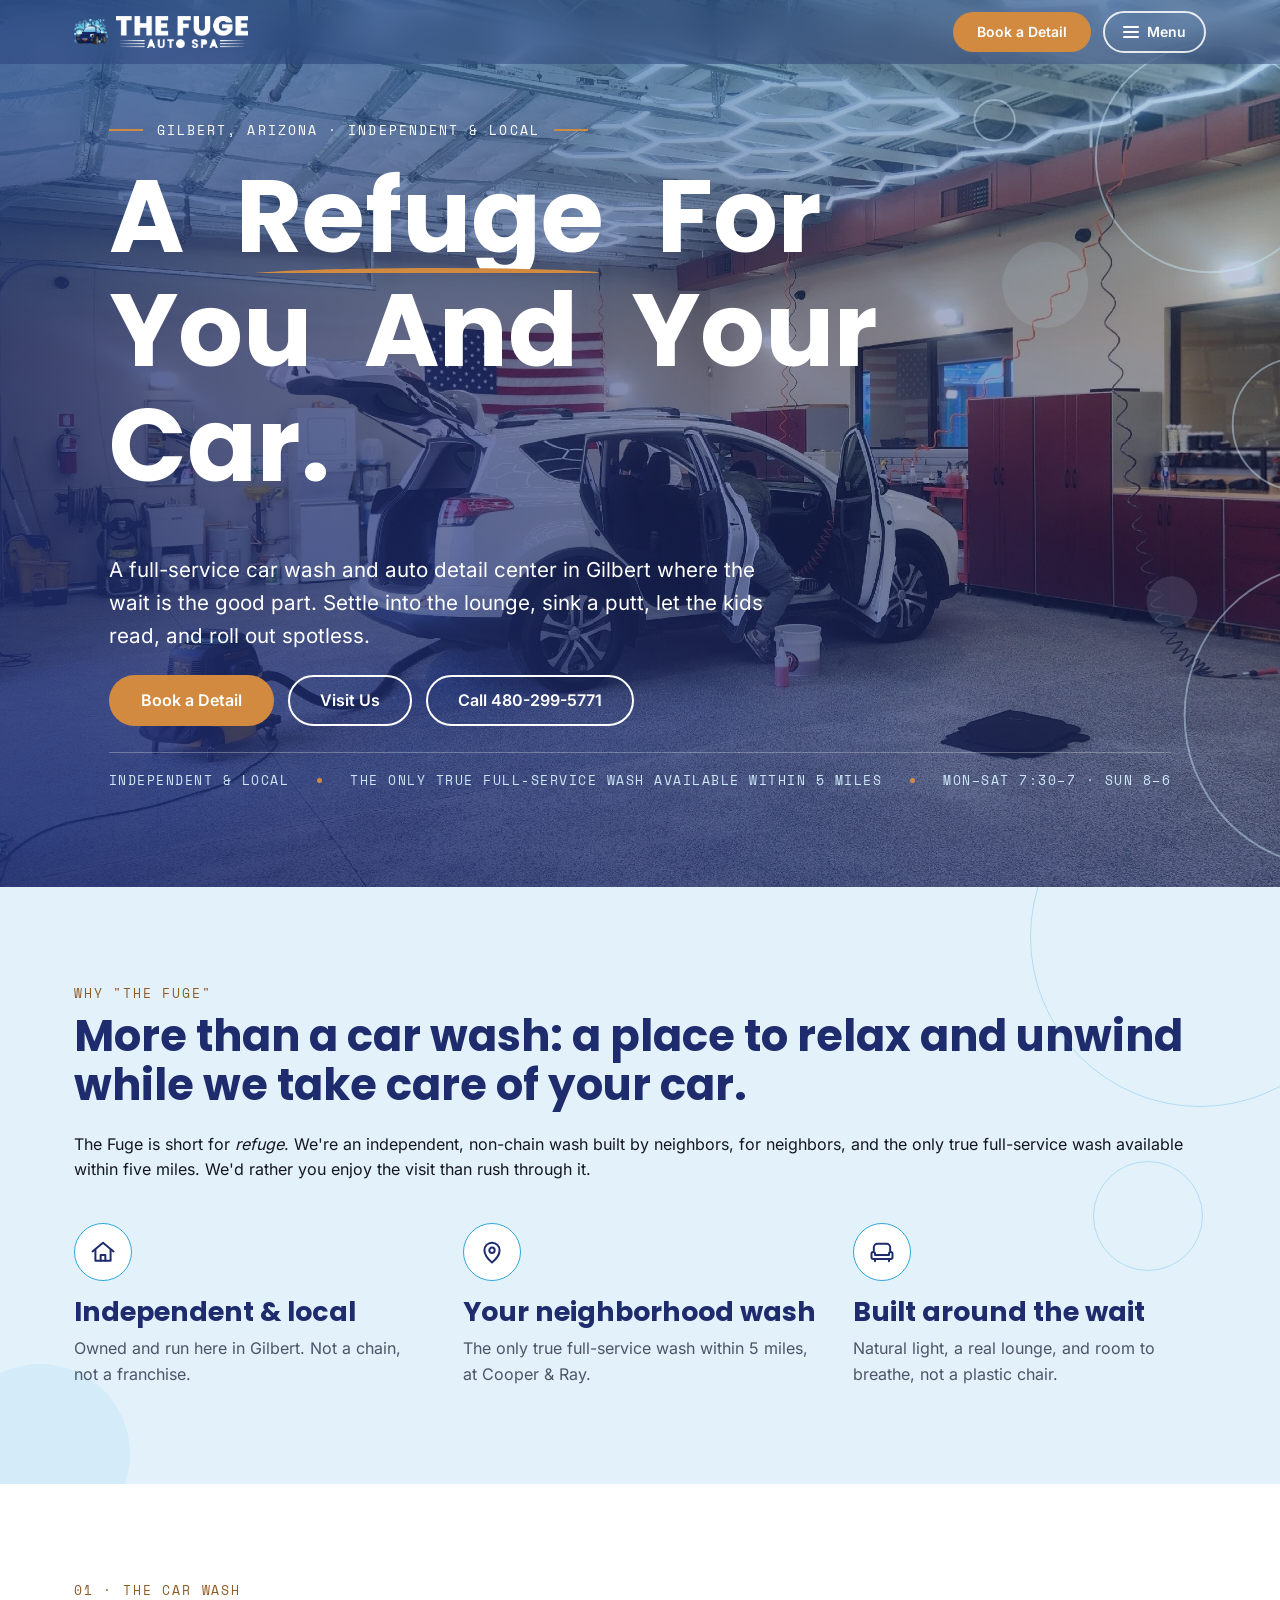
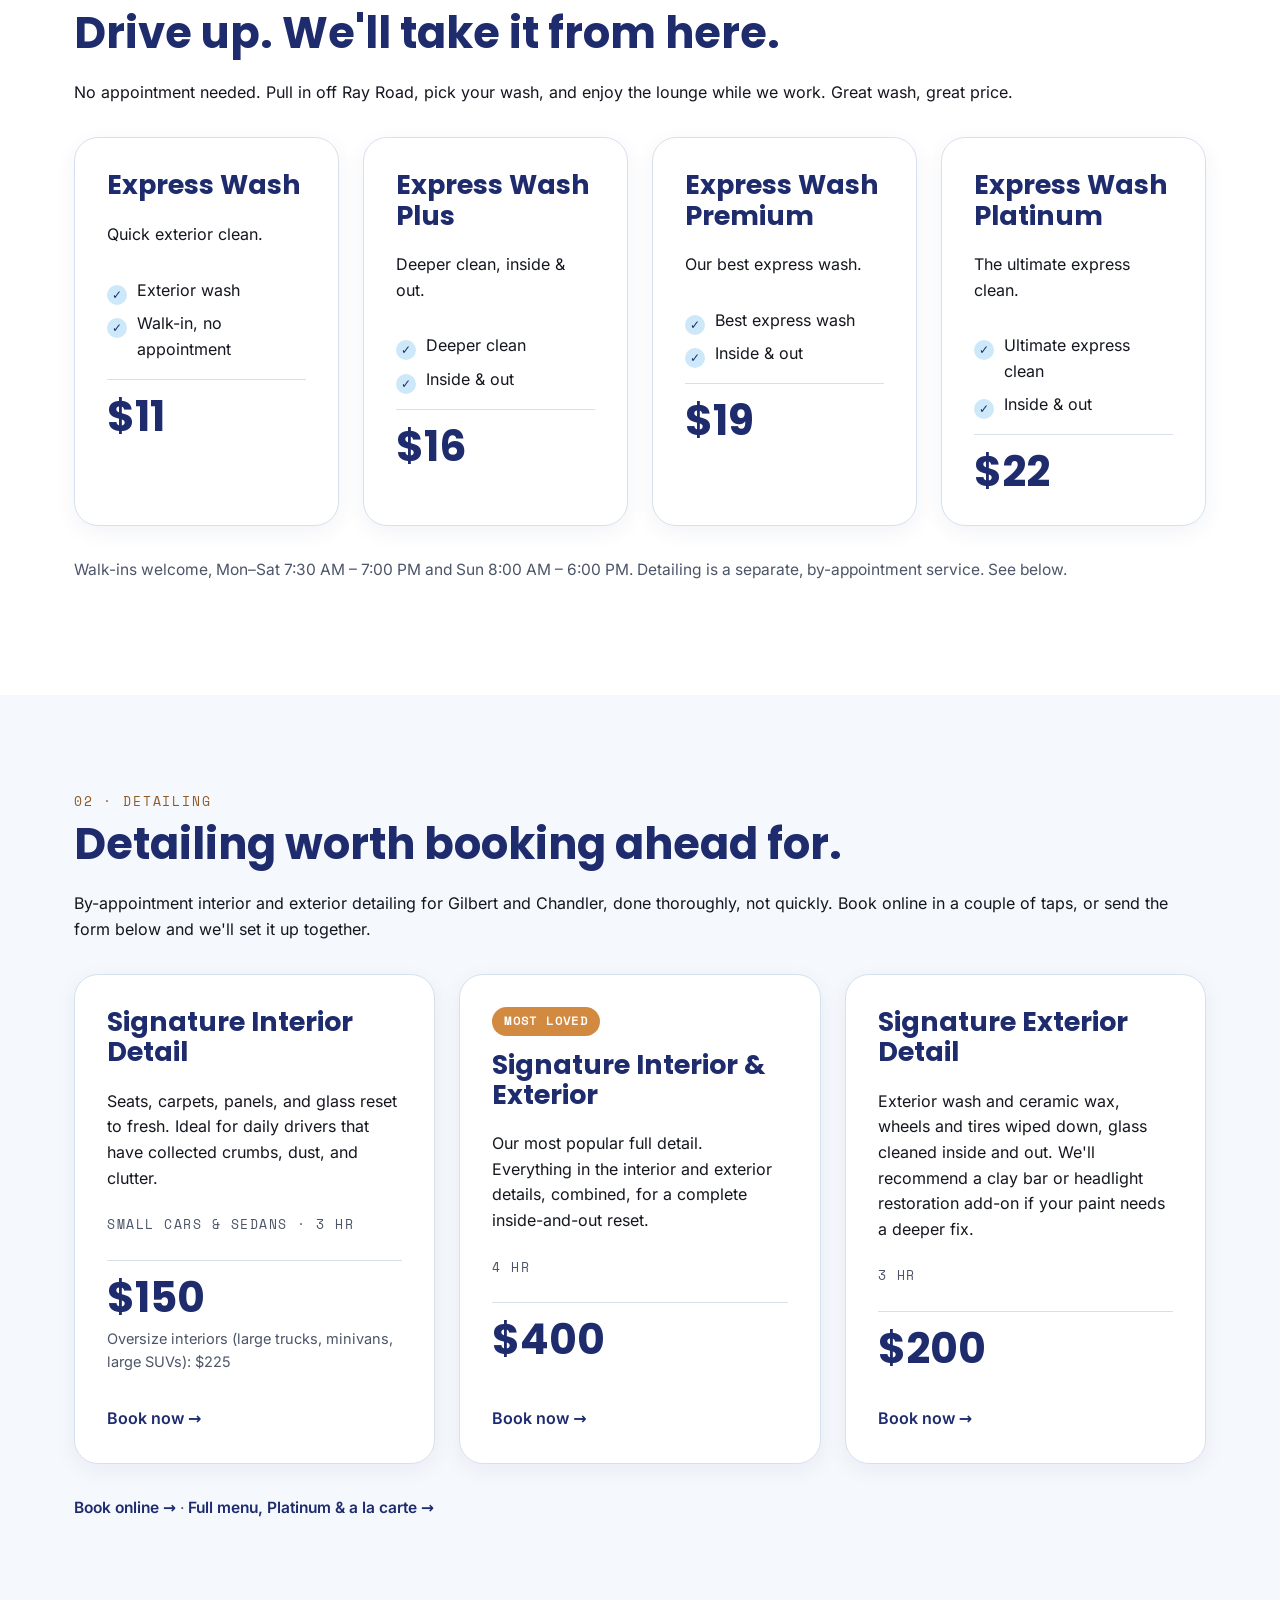
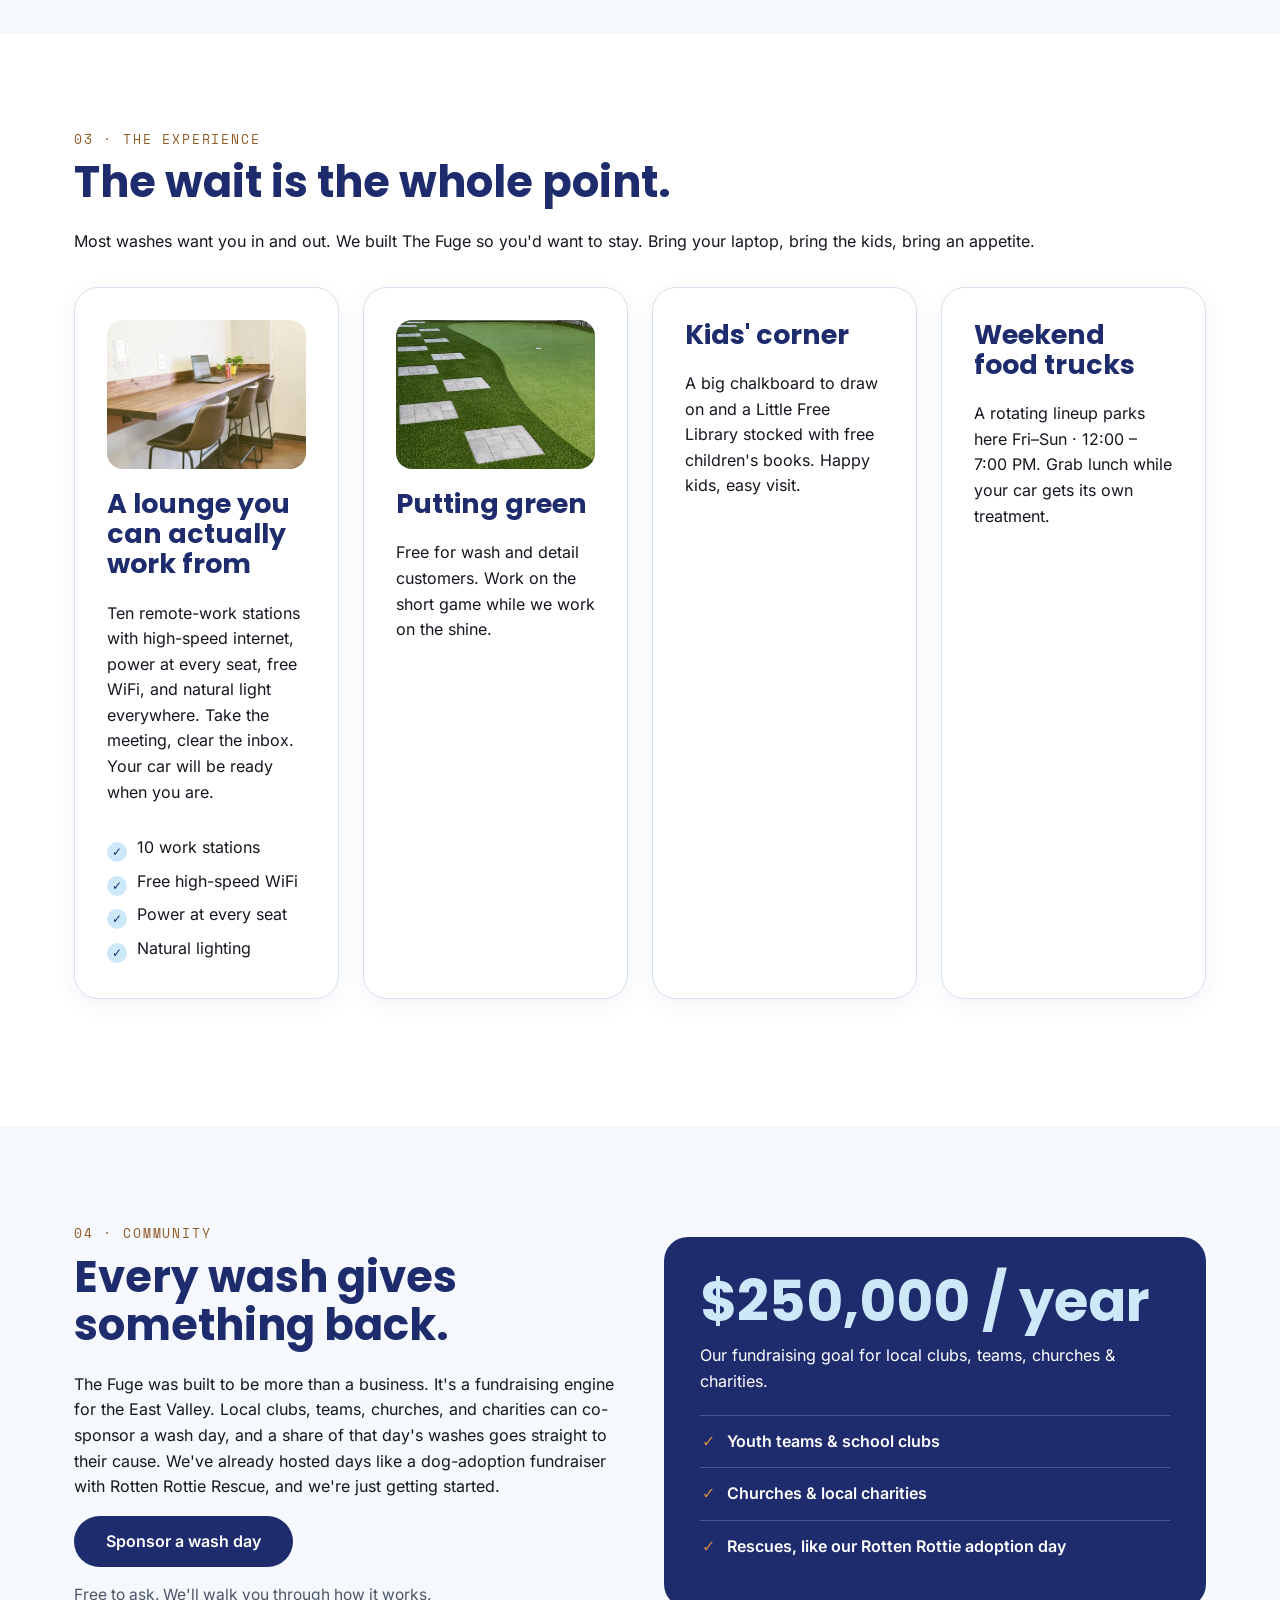
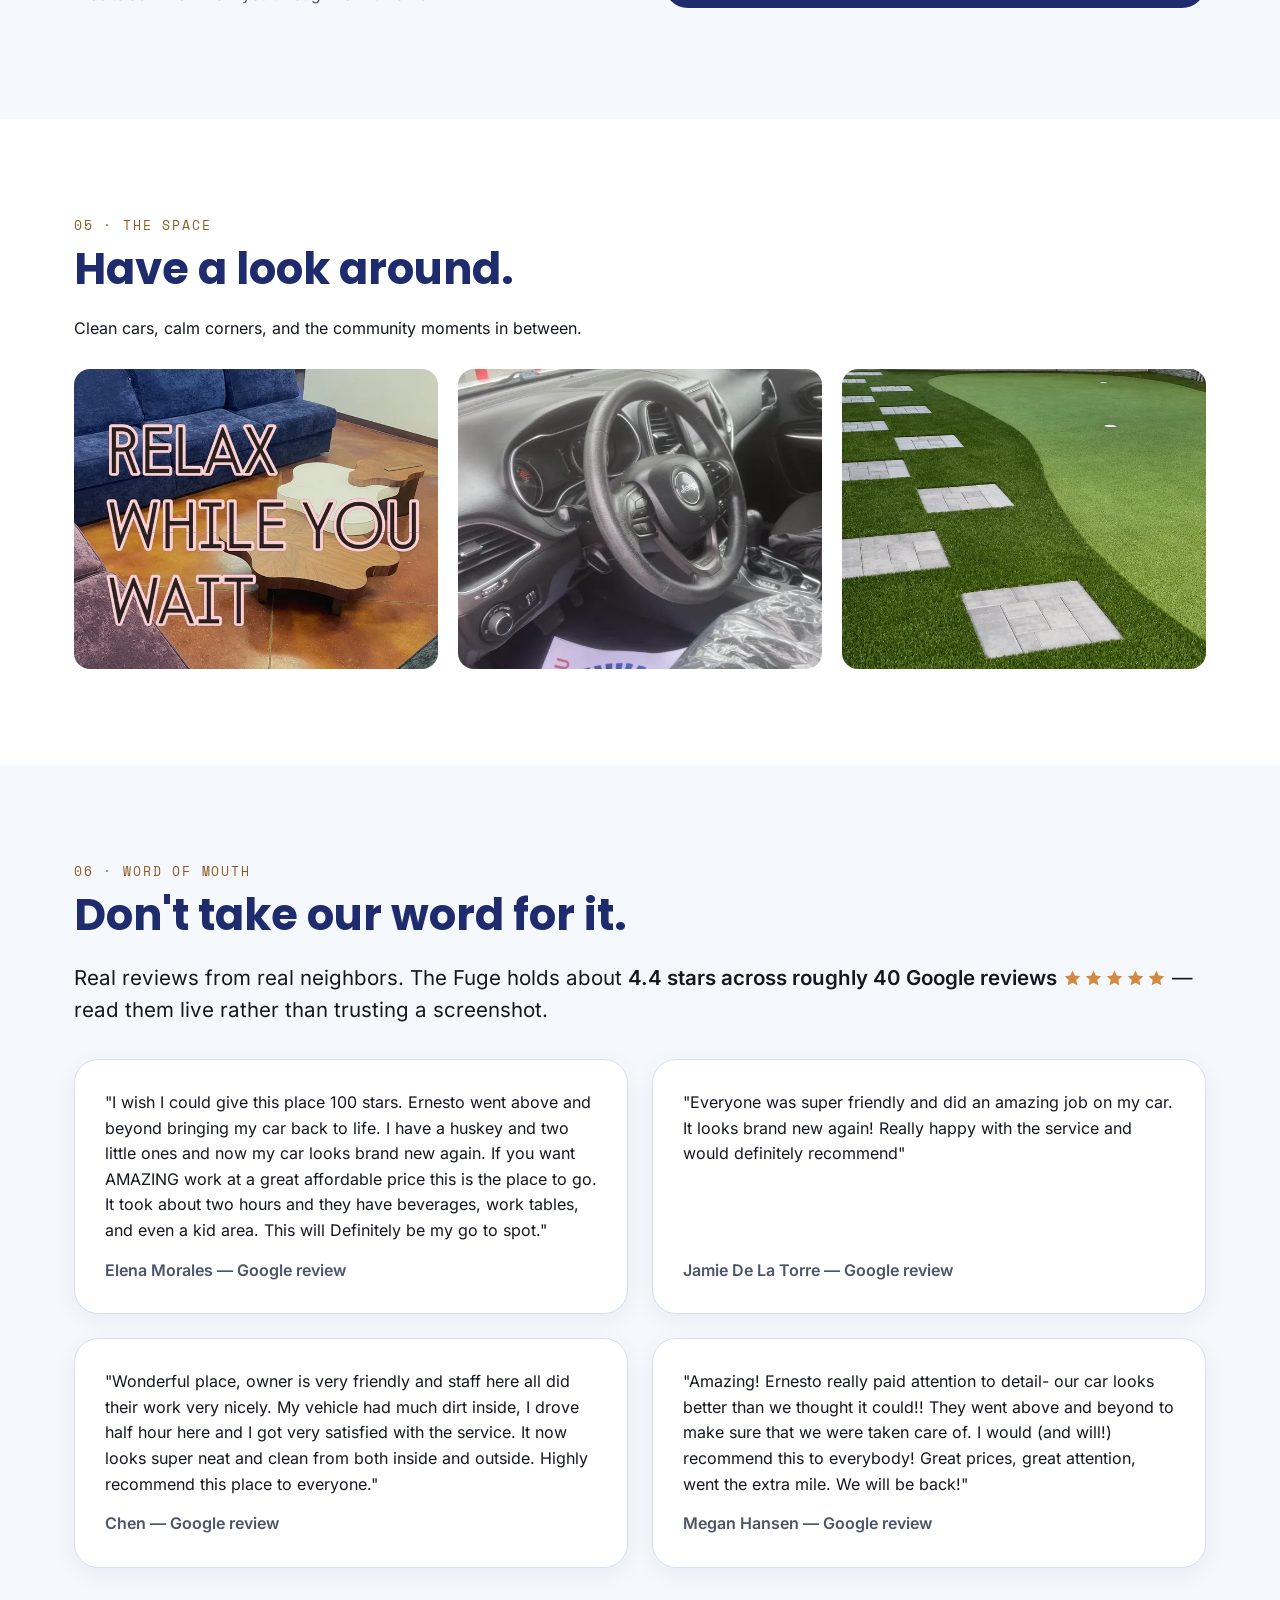
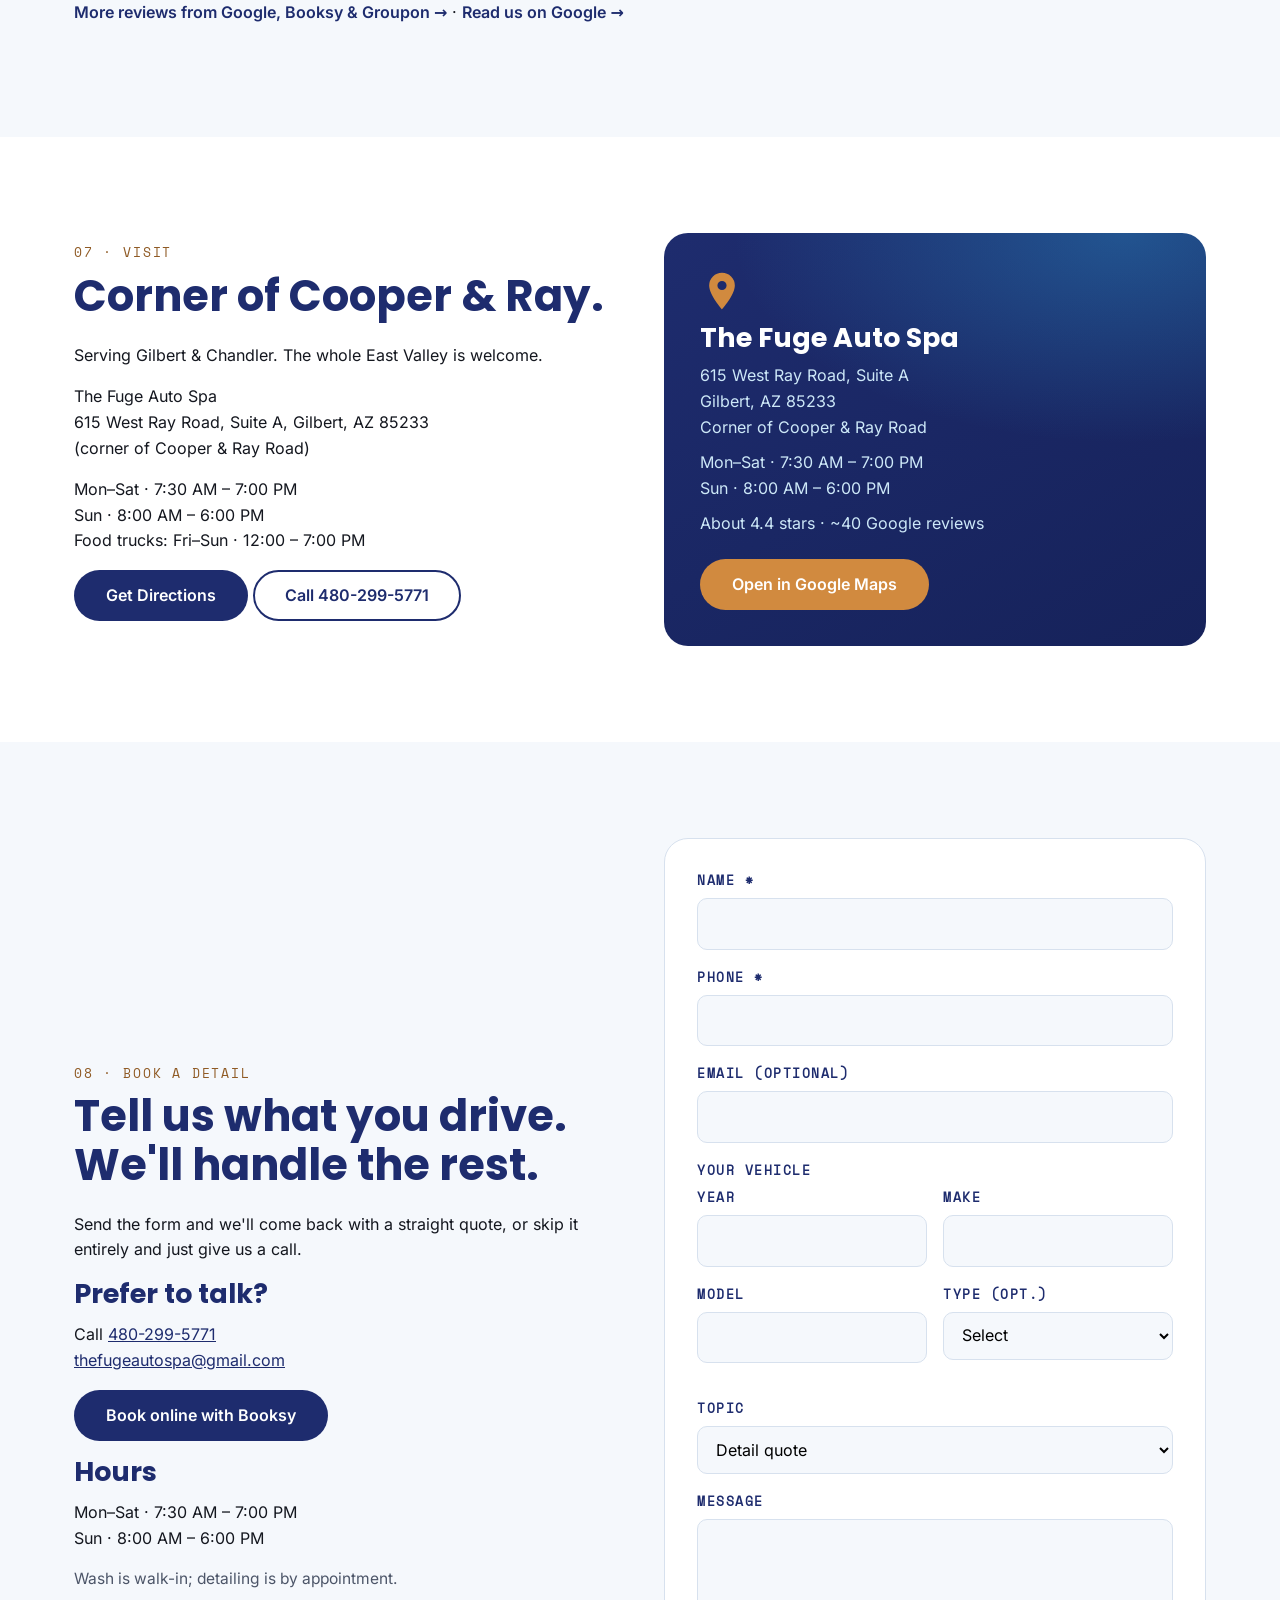
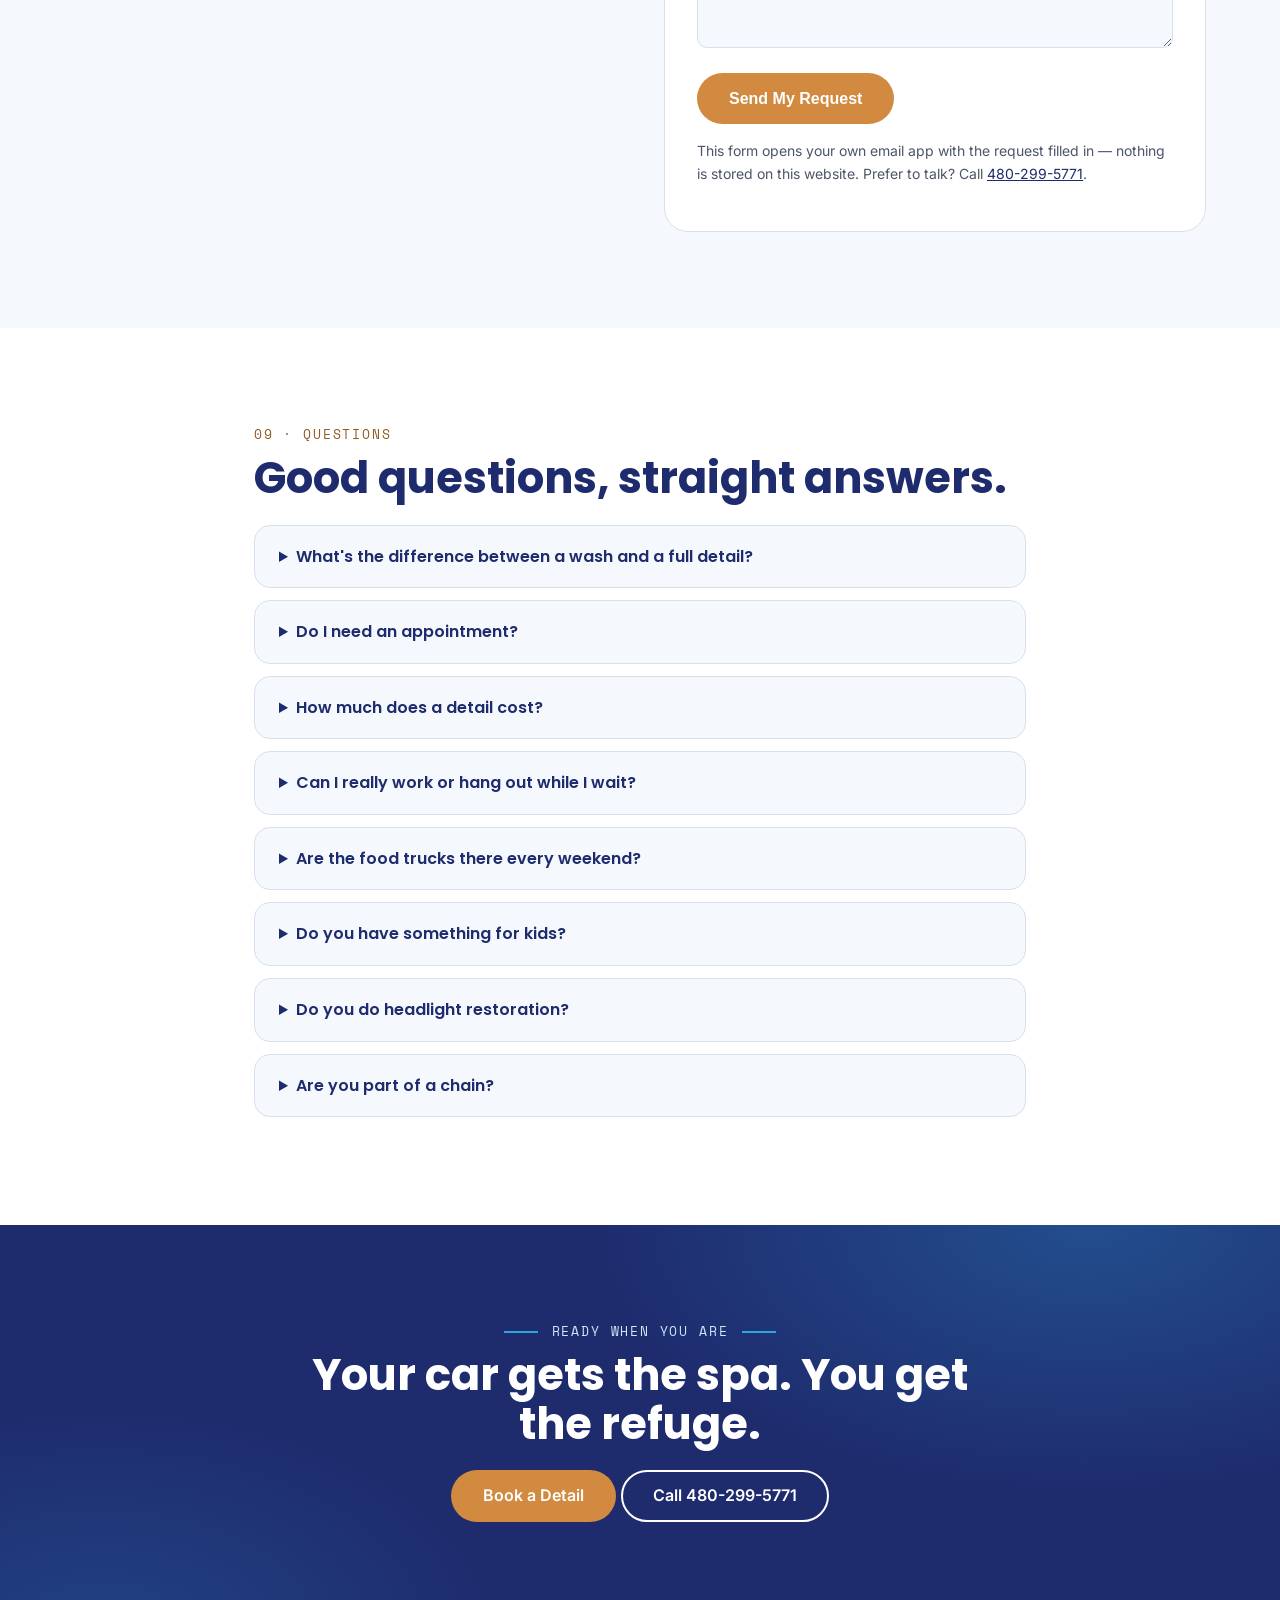
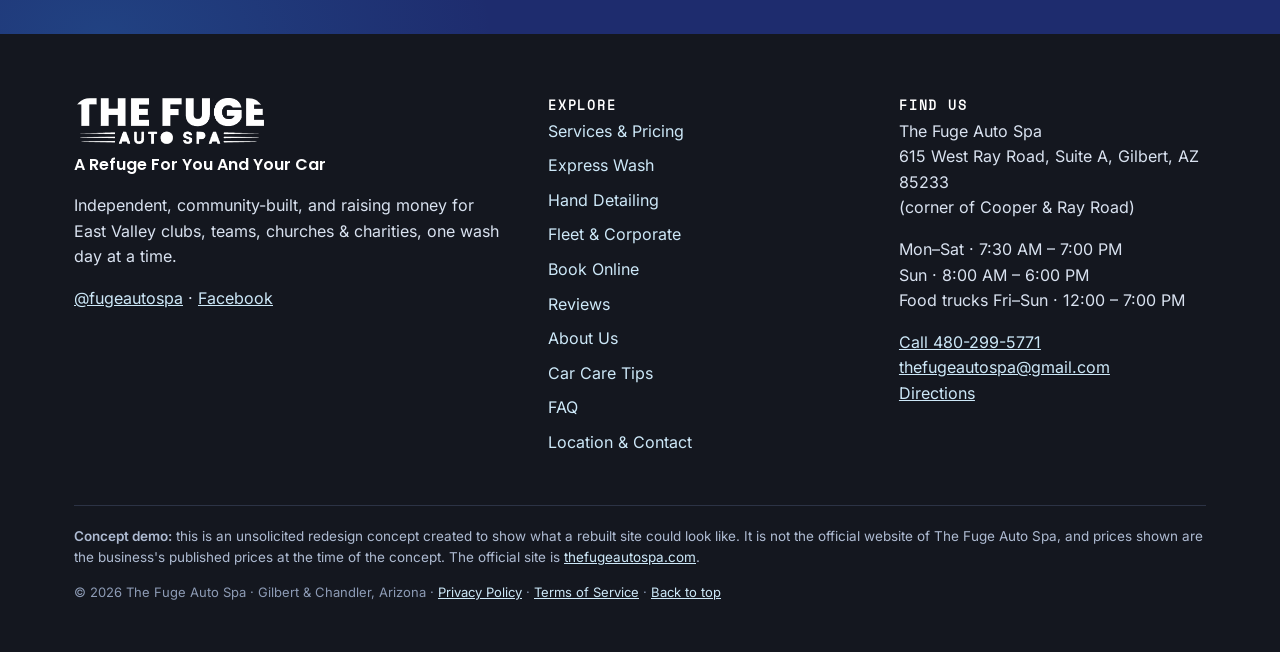
==== index.html @ 0ee32145 "Replicate landing motion gimmick: CSS hero word entrance + copper swash draw + bubbles parallax (ori" ====
<!DOCTYPE html>
<html lang="en">
<head>
<meta charset="UTF-8">
<meta name="viewport" content="width=device-width, initial-scale=1">
<meta http-equiv="Content-Security-Policy" content="default-src 'self'; script-src 'self'; style-src 'self'; img-src 'self' data:; font-src 'self'; connect-src 'none'; form-action 'self' mailto:; object-src 'none'; base-uri 'self'; upgrade-insecure-requests">
<meta name="referrer" content="strict-origin-when-cross-origin">
<meta name="description" content="Concept redesign demo for The Fuge Auto Spa, Gilbert AZ: express washes $11–$22, signature details from $150, Unlimited memberships. Not the official site.">
<title>Car Wash & Detailing in Gilbert, AZ — The Fuge Auto Spa, Gilbert AZ (Concept Demo)</title>
<link rel="icon" href="assets/img/favicon.svg" type="image/svg+xml">
<link rel="stylesheet" href="css/styles.css">
</head>
<body id="top">
<a class="skip" href="#main">Skip to content</a>
<header class="site-header">
  <div class="wrap nav">
    <a class="logo" href="index.html"><img class="mark" src="assets/img/mark.png" alt="" width="44" height="32"><img class="wordmark" src="assets/img/wordmark-white.png" alt="The Fuge Auto Spa" width="170" height="42"></a>
    <div class="nav-actions">
      <a class="btn btn-copper btn-nav" href="book.html">Book a Detail</a>
      <button class="menu-btn" id="menu-btn" type="button" aria-expanded="false" aria-controls="menu-panel" aria-label="Open menu"><span class="bars"><span></span><span></span><span></span></span>Menu</button>
    </div>
  </div>
  <div class="menu-panel" id="menu-panel">
    <div class="wrap">
      <nav aria-label="Main">
        <a href="services.html">Services &amp; Pricing</a>
        <a href="express-wash.html">Express Wash</a>
        <a href="detailing.html">Hand Detailing</a>
        <a href="memberships.html">Memberships</a>
        <a href="fleet.html">Fleet &amp; Corporate</a>
        <a href="book.html">Book Online</a>
        <a href="reviews.html">Reviews</a>
        <a href="about.html">About Us</a>
        <a href="car-care-tips.html">Car Care Tips</a>
        <a href="faq.html">FAQ</a>
        <a href="contact.html">Location &amp; Contact</a>
        <a class="menu-call" href="tel:+14802995771">Call 480-299-5771</a>
      </nav>
    </div>
  </div>
</header>
<main id="main">
  <section class="hero">
    <img class="hero-img" src="assets/img/hero.webp" alt="A freshly detailed car at The Fuge Auto Spa" width="2340" height="1560">
    <div class="hero-wash"></div>
    <svg class="bubbles" data-parallax="0.10" viewBox="0 0 1200 700" preserveAspectRatio="xMidYMid slice" aria-hidden="true">
      <circle cx="1050" cy="120" r="90"></circle>
      <circle class="fill" cx="920" cy="220" r="34"></circle>
      <circle cx="1120" cy="330" r="52"></circle>
      <circle class="fill" cx="1020" cy="470" r="20"></circle>
      <circle cx="880" cy="90" r="16"></circle>
      <circle cx="1150" cy="560" r="120"></circle>
    </svg>
    <div class="wrap hero-inner">
      <p class="hero-eyebrow">Gilbert, Arizona · Independent &amp; Local</p>
      <h1><span class="hero-word"><span class="hero-word-inner">A</span></span> <span class="hero-word"><span class="hero-word-inner hero-word-swash">Refuge<svg class="swash" viewBox="0 0 140 16" preserveAspectRatio="none" aria-hidden="true"><path d="M4 11 C 36 4, 104 4, 136 9" fill="none" stroke="#d18a3f" stroke-width="5" stroke-linecap="round"></path></svg></span></span> <span class="hero-word"><span class="hero-word-inner">For</span></span> <span class="hero-word"><span class="hero-word-inner">You</span></span> <span class="hero-word"><span class="hero-word-inner">And</span></span> <span class="hero-word"><span class="hero-word-inner">Your</span></span> <span class="hero-word"><span class="hero-word-inner">Car.</span></span></h1>
      <p class="lede">A full-service car wash and auto detail center in Gilbert where the wait is the good part. Settle into the lounge, sink a putt, let the kids read, and roll out spotless.</p>
      <p class="cta-row"><a class="btn btn-copper" href="book.html">Book a Detail</a> <a class="btn btn-ghost" href="#visit">Visit Us</a> <a class="btn btn-ghost" href="tel:+14802995771">Call 480-299-5771</a></p>
      <ul class="hero-trust">
        <li>Independent &amp; local</li>
        <li>The only true full-service wash available within 5 miles</li>
        <li>Mon–Sat 7:30–7 · Sun 8–6</li>
      </ul>
    </div>
  </section>

  <section class="section sky">
    <div class="circles" aria-hidden="true"><span class="c1"></span><span class="c2 fill"></span><span class="c3"></span></div>
    <div class="wrap">
      <p class="eyebrow">Why "The Fuge"</p>
      <h2>More than a car wash: a place to relax and unwind while we take care of your car.</h2>
      <p>The Fuge is short for <em>refuge</em>. We're an independent, non-chain wash built by neighbors, for neighbors, and the only true full-service wash available within five miles. We'd rather you enjoy the visit than rush through it.</p>
      <div class="icon-cols">
        <div class="icon-col">
          <div class="icon"><svg viewBox="0 0 24 24" aria-hidden="true"><path d="M3 11.5 12 4l9 7.5"/><path d="M5.5 10v9.5h13V10"/><path d="M10 19.5v-5h4v5"/></svg></div>
          <h3>Independent &amp; local</h3>
          <p>Owned and run here in Gilbert. Not a chain, not a franchise.</p>
        </div>
        <div class="icon-col">
          <div class="icon"><svg viewBox="0 0 24 24" aria-hidden="true"><path d="M12 21s-6.5-5.4-6.5-10.4A6.5 6.5 0 0 1 12 4a6.5 6.5 0 0 1 6.5 6.6C18.5 15.6 12 21 12 21z"/><circle cx="12" cy="10.5" r="2.3"/></svg></div>
          <h3>Your neighborhood wash</h3>
          <p>The only true full-service wash within 5 miles, at Cooper &amp; Ray.</p>
        </div>
        <div class="icon-col">
          <div class="icon"><svg viewBox="0 0 24 24" aria-hidden="true"><path d="M5 11V8a3 3 0 0 1 3-3h8a3 3 0 0 1 3 3v3"/><path d="M3 13.5A1.5 1.5 0 0 1 6 13.5v1h12v-1A1.5 1.5 0 0 1 21 13.5v3A1.5 1.5 0 0 1 19.5 18h-15A1.5 1.5 0 0 1 3 16.5z"/><path d="M6 18v2M18 18v2"/></svg></div>
          <h3>Built around the wait</h3>
          <p>Natural light, a real lounge, and room to breathe, not a plastic chair.</p>
        </div>
      </div>
    </div>
  </section>

  <section class="section alt">
    <div class="wrap">
      <p class="eyebrow">01 · The Car Wash</p>
      <h2>Drive up. We'll take it from here.</h2>
      <p>No appointment needed. Pull in off Ray Road, pick your wash, and enjoy the lounge while we work. Great wash, great price.</p>
      <div class="cards">
      <article class="card">
        <h3>Express Wash</h3><p>Quick exterior clean.</p>
        <ul class="checklist"><li>Exterior wash</li><li>Walk-in, no appointment</li></ul>
        <p class="price">$11</p>
      </article>
      <article class="card">
        <h3>Express Wash Plus</h3><p>Deeper clean, inside &amp; out.</p>
        <ul class="checklist"><li>Deeper clean</li><li>Inside &amp; out</li></ul>
        <p class="price">$16</p>
      </article>
      <article class="card">
        <h3>Express Wash Premium</h3><p>Our best express wash.</p>
        <ul class="checklist"><li>Best express wash</li><li>Inside &amp; out</li></ul>
        <p class="price">$19</p>
      </article>
      <article class="card">
        <h3>Express Wash Platinum</h3><p>The ultimate express clean.</p>
        <ul class="checklist"><li>Ultimate express clean</li><li>Inside &amp; out</li></ul>
        <p class="price">$22</p>
      </article>
      </div>
      <p class="note">Walk-ins welcome, Mon–Sat 7:30 AM – 7:00 PM and Sun 8:00 AM – 6:00 PM. Detailing is a separate, by-appointment service. See below.</p>
    </div>
  </section>

  <section class="section">
    <div class="wrap">
      <p class="eyebrow">02 · Detailing</p>
      <h2>Detailing worth booking ahead for.</h2>
      <p>By-appointment interior and exterior detailing for Gilbert and Chandler, done thoroughly, not quickly. Book online in a couple of taps, or send the form below and we'll set it up together.</p>
      <div class="cards">
      <article class="card">
        <h3>Signature Interior Detail</h3>
        <p>Seats, carpets, panels, and glass reset to fresh. Ideal for daily drivers that have collected crumbs, dust, and clutter.</p>
        <p class="meta">Small cars &amp; sedans · 3 hr</p>
        <p class="price">$150</p>
        <p class="card-note">Oversize interiors (large trucks, minivans, large SUVs): $225</p>
        <a class="text-link" href="book.html">Book now →</a>
      </article>
      <article class="card">
        <p class="badge">Most loved</p>
        <h3>Signature Interior &amp; Exterior</h3>
        <p>Our most popular full detail. Everything in the interior and exterior details, combined, for a complete inside-and-out reset.</p>
        <p class="meta">4 hr</p>
        <p class="price">$400</p>
        <a class="text-link" href="book.html">Book now →</a>
      </article>
      <article class="card">
        <h3>Signature Exterior Detail</h3>
        <p>Exterior wash and ceramic wax, wheels and tires wiped down, glass cleaned inside and out. We'll recommend a clay bar or headlight restoration add-on if your paint needs a deeper fix.</p>
        <p class="meta">3 hr</p>
        <p class="price">$200</p>
        <a class="text-link" href="book.html">Book now →</a>
      </article>
      </div>
      <p class="note"><a class="text-link" href="https://booksy.com/en-us/dl/show-business/1786393?utm_medium=c2c_referral" rel="noopener noreferrer">Book online →</a> · <a class="text-link" href="detailing.html">Full menu, Platinum &amp; a la carte →</a></p>
    </div>
  </section>

  <section class="section alt">
    <div class="wrap">
      <p class="eyebrow">03 · The Experience</p>
      <h2>The wait is the whole point.</h2>
      <p>Most washes want you in and out. We built The Fuge so you'd want to stay. Bring your laptop, bring the kids, bring an appetite.</p>
      <div class="cards">
        <article class="card">
          <img src="assets/img/workspace.webp" alt="Wood work bar with leather stools, outlets, and a laptop in the lounge at The Fuge Auto Spa" width="960" height="720">
          <h3>A lounge you can actually work from</h3>
          <p>Ten remote-work stations with high-speed internet, power at every seat, free WiFi, and natural light everywhere. Take the meeting, clear the inbox. Your car will be ready when you are.</p>
          <ul class="checklist"><li>10 work stations</li><li>Free high-speed WiFi</li><li>Power at every seat</li><li>Natural lighting</li></ul>
        </article>
        <article class="card"><img src="assets/img/putting-green.webp" alt="Putting green with paver stepping stones at The Fuge Auto Spa in Gilbert" width="720" height="540"><h3>Putting green</h3><p>Free for wash and detail customers. Work on the short game while we work on the shine.</p></article>
        <article class="card"><h3>Kids' corner</h3><p>A big chalkboard to draw on and a Little Free Library stocked with free children's books. Happy kids, easy visit.</p></article>
        <article class="card"><h3>Weekend food trucks</h3><p>A rotating lineup parks here Fri–Sun · 12:00 – 7:00 PM. Grab lunch while your car gets its own treatment.</p></article>
      </div>
    </div>
  </section>

  <section class="section">
    <div class="wrap two-col">
      <div>
        <p class="eyebrow">04 · Community</p>
        <h2>Every wash gives something back.</h2>
        <p>The Fuge was built to be more than a business. It's a fundraising engine for the East Valley. Local clubs, teams, churches, and charities can co-sponsor a wash day, and a share of that day's washes goes straight to their cause. We've already hosted days like a dog-adoption fundraiser with Rotten Rottie Rescue, and we're just getting started.</p>
        <p><a class="btn btn-navy" href="contact.html">Sponsor a wash day</a></p>
        <p class="note">Free to ask. We'll walk you through how it works.</p>
      </div>
      <div class="stat-card">
        <p class="stat">$250,000 / year</p>
        <p>Our fundraising goal for local clubs, teams, churches &amp; charities.</p>
        <ul class="stat-rows">
          <li>Youth teams &amp; school clubs</li>
          <li>Churches &amp; local charities</li>
          <li>Rescues, like our Rotten Rottie adoption day</li>
        </ul>
      </div>
    </div>
  </section>

  <section class="section alt">
    <div class="wrap">
      <p class="eyebrow">05 · The Space</p>
      <h2>Have a look around.</h2>
      <p>Clean cars, calm corners, and the community moments in between.</p>
      <div class="gallery">
        <img src="assets/img/relax-station.webp" alt="Plush couches and sculptural coffee tables in The Fuge Auto Spa lounge" width="720" height="540">
        <img src="assets/img/detailed-car.webp" alt="Freshly detailed car interior at The Fuge Auto Spa, spotless dash and steering wheel" width="682" height="540">
        <img src="assets/img/putting-green.webp" alt="Putting green with paver stepping stones at The Fuge Auto Spa in Gilbert" width="720" height="540">
      </div>
    </div>
  </section>

  <section class="section">
    <div class="wrap">
      <p class="eyebrow">06 · Word of Mouth</p>
      <h2>Don't take our word for it.</h2>
      <p class="aggregate">Real reviews from real neighbors. The Fuge holds about <strong>4.4 stars across roughly 40 Google reviews</strong> <span class="stars" aria-label="4.4 out of 5 stars"><svg viewBox="0 0 24 24" aria-hidden="true"><path d="M12 2l2.9 6.3 6.9.8-5.1 4.7 1.4 6.8L12 17.3 5.9 20.6l1.4-6.8L2.2 9.1l6.9-.8z"/></svg><svg viewBox="0 0 24 24" aria-hidden="true"><path d="M12 2l2.9 6.3 6.9.8-5.1 4.7 1.4 6.8L12 17.3 5.9 20.6l1.4-6.8L2.2 9.1l6.9-.8z"/></svg><svg viewBox="0 0 24 24" aria-hidden="true"><path d="M12 2l2.9 6.3 6.9.8-5.1 4.7 1.4 6.8L12 17.3 5.9 20.6l1.4-6.8L2.2 9.1l6.9-.8z"/></svg><svg viewBox="0 0 24 24" aria-hidden="true"><path d="M12 2l2.9 6.3 6.9.8-5.1 4.7 1.4 6.8L12 17.3 5.9 20.6l1.4-6.8L2.2 9.1l6.9-.8z"/></svg><svg viewBox="0 0 24 24" aria-hidden="true"><path d="M12 2l2.9 6.3 6.9.8-5.1 4.7 1.4 6.8L12 17.3 5.9 20.6l1.4-6.8L2.2 9.1l6.9-.8z"/></svg></span> — read them live rather than trusting a screenshot.</p>
      <div class="review-grid">
        <blockquote class="review">
          <p>"I wish I could give this place 100 stars. Ernesto went above and beyond bringing my car back to life. I have a huskey and two little ones and now my car looks brand new again. If you want AMAZING work at a great affordable price this is the place to go. It took about two hours and they have beverages, work tables, and even a kid area. This will Definitely be my go to spot."</p>
          <cite>Elena Morales — Google review</cite>
        </blockquote>
        <blockquote class="review">
          <p>"Everyone was super friendly and did an amazing job on my car. It looks brand new again! Really happy with the service and would definitely recommend"</p>
          <cite>Jamie De La Torre — Google review</cite>
        </blockquote>
        <blockquote class="review">
          <p>"Wonderful place, owner is very friendly and staff here all did their work very nicely. My vehicle had much dirt inside, I drove half hour here and I got very satisfied with the service. It now looks super neat and clean from both inside and outside. Highly recommend this place to everyone."</p>
          <cite>Chen — Google review</cite>
        </blockquote>
        <blockquote class="review">
          <p>"Amazing! Ernesto really paid attention to detail- our car looks better than we thought it could!! They went above and beyond to make sure that we were taken care of. I would (and will!) recommend this to everybody! Great prices, great attention, went the extra mile. We will be back!"</p>
          <cite>Megan Hansen — Google review</cite>
        </blockquote>
      </div>
      <p><a class="text-link" href="reviews.html">More reviews from Google, Booksy &amp; Groupon →</a> · <a class="text-link" href="https://www.google.com/maps/search/?api=1&query=The%20Fuge%20Auto%20Spa%2C%20615%20W%20Ray%20Rd%20Suite%20A%2C%20Gilbert%2C%20AZ%2085233" rel="noopener noreferrer">Read us on Google →</a></p>
    </div>
  </section>

  <section class="section alt" id="visit">
    <div class="wrap two-col">
      <div>
        <p class="eyebrow">07 · Visit</p>
        <h2>Corner of Cooper &amp; Ray.</h2>
        <p>Serving Gilbert &amp; Chandler. The whole East Valley is welcome.</p>
        <p>The Fuge Auto Spa<br>615 West Ray Road, Suite A, Gilbert, AZ 85233<br>(corner of Cooper &amp; Ray Road)</p>
        <p>Mon–Sat · 7:30 AM – 7:00 PM<br>Sun · 8:00 AM – 6:00 PM<br>Food trucks: Fri–Sun · 12:00 – 7:00 PM</p>
        <p><a class="btn btn-navy" href="https://www.google.com/maps/search/?api=1&query=The%20Fuge%20Auto%20Spa%2C%20615%20W%20Ray%20Rd%20Suite%20A%2C%20Gilbert%2C%20AZ%2085233" rel="noopener noreferrer">Get Directions</a> <a class="btn btn-ghost-dark" href="tel:+14802995771">Call 480-299-5771</a></p>
      </div>
      <div class="map-panel">
        <div class="pin"><svg viewBox="0 0 24 24" aria-hidden="true"><path d="M12 2a7 7 0 0 0-7 7c0 5.2 7 13 7 13s7-7.8 7-13a7 7 0 0 0-7-7zm0 9.5A2.5 2.5 0 1 1 12 6.5a2.5 2.5 0 0 1 0 5z"/></svg></div>
        <h3>The Fuge Auto Spa</h3>
        <p>615 West Ray Road, Suite A<br>Gilbert, AZ 85233<br>Corner of Cooper &amp; Ray Road</p>
        <p>Mon–Sat · 7:30 AM – 7:00 PM<br>Sun · 8:00 AM – 6:00 PM</p>
        <p>About 4.4 stars · ~40 Google reviews</p>
        <a class="btn btn-copper" href="https://www.google.com/maps/search/?api=1&query=The%20Fuge%20Auto%20Spa%2C%20615%20W%20Ray%20Rd%20Suite%20A%2C%20Gilbert%2C%20AZ%2085233" rel="noopener noreferrer">Open in Google Maps</a>
      </div>
    </div>
  </section>

  <section class="section" id="contact">
    <div class="wrap two-col">
      <div>
        <p class="eyebrow">08 · Book a Detail</p>
        <h2>Tell us what you drive. We'll handle the rest.</h2>
        <p>Send the form and we'll come back with a straight quote, or skip it entirely and just give us a call.</p>
        <h3>Prefer to talk?</h3>
        <p>Call <a href="tel:+14802995771">480-299-5771</a><br><a href="mailto:thefugeautospa@gmail.com">thefugeautospa@gmail.com</a></p>
        <p><a class="btn btn-navy" href="https://booksy.com/en-us/dl/show-business/1786393?utm_medium=c2c_referral" rel="noopener noreferrer">Book online with Booksy</a></p>
        <h3>Hours</h3>
        <p>Mon–Sat · 7:30 AM – 7:00 PM<br>Sun · 8:00 AM – 6:00 PM</p>
        <p class="note">Wash is walk-in; detailing is by appointment.</p>
      </div>
      <form id="quote-form" action="mailto:thefugeautospa@gmail.com" method="post" enctype="text/plain">
      <div class="field"><label for="f-name">Name *</label><input id="f-name" name="name" type="text" autocomplete="name" required></div>
      <div class="field"><label for="f-phone">Phone *</label><input id="f-phone" name="phone" type="tel" autocomplete="tel" required></div>
      <div class="field"><label for="f-email">Email (optional)</label><input id="f-email" name="email" type="email" autocomplete="email"></div>
      <fieldset>
        <legend class="group-label">Your vehicle</legend>
        <div class="field-row">
          <div class="field"><label for="f-year">Year</label><input id="f-year" name="year" type="text" inputmode="numeric" autocomplete="off"></div>
          <div class="field"><label for="f-make">Make</label><input id="f-make" name="make" type="text" autocomplete="off"></div>
        </div>
        <div class="field-row">
          <div class="field"><label for="f-model">Model</label><input id="f-model" name="model" type="text" autocomplete="off"></div>
          <div class="field"><label for="f-type">Type (opt.)</label>
            <select id="f-type" name="type">
              <option value="">Select</option>
              <option>Sedan</option>
              <option>SUV</option>
              <option>Truck</option>
              <option>Van</option>
              <option>Other</option>
            </select></div>
        </div>
      </fieldset>
      <div class="field"><label for="f-topic">Topic</label>
        <select id="f-topic" name="topic">
          <option>Detail quote</option>
          <option>Wash question</option>
          <option>Fleet &amp; corporate</option>
          <option>Community partnership</option>
          <option>Other</option>
        </select></div>
      <div class="field"><label for="f-message">Message</label><textarea id="f-message" name="message" rows="4"></textarea></div>
      <button class="btn btn-copper" type="submit">Send My Request</button>
      <p id="form-status" role="status"></p>
      <p class="privacy-note">This form opens your own email app with the request filled in — nothing is stored on this website. Prefer to talk? Call <a href="tel:+14802995771">480-299-5771</a>.</p>
    </form>
    </div>
  </section>

  <section class="section alt">
    <div class="wrap narrow">
      <p class="eyebrow">09 · Questions</p>
      <h2>Good questions, straight answers.</h2>
      <details><summary>What's the difference between a wash and a full detail?</summary><p>A wash is the quick, walk-in service: four express tiers from $11 to $22, done while you wait. A detail is a scheduled deep-clean: hours of hands-on work on the interior, exterior, or both, restoring the car rather than just cleaning it.</p></details>
      <details><summary>Do I need an appointment?</summary><p>Not for a wash. Just drive up any time: Mon–Sat 7:30 AM to 7:00 PM, or Sunday 8:00 AM to 6:00 PM. Detailing is by appointment so we can give your car the time it deserves; book online through Booksy, send the form above, or give us a call.</p></details>
      <details><summary>How much does a detail cost?</summary><p>Signature details run $150 for interior on small cars and sedans ($225 for oversize interiors like large trucks, minivans, and large SUVs), $200 for exterior, and $400 for both. The full-day Platinum detail is $800 for a sedan or wagon and $995 for oversize vehicles, and add-ons like headlight restoration ($80) or ceramic wax ($150) are available a la carte.</p></details>
      <details><summary>Can I really work or hang out while I wait?</summary><p>That's the whole idea. The lounge has ten remote-work stations with high-speed internet, power at every seat, free WiFi, and natural light, plus a putting green that's free for wash and detail customers.</p></details>
      <details><summary>Are the food trucks there every weekend?</summary><p>A rotating lineup of local food trucks parks at The Fuge Friday through Sunday, 12:00 to 7:00 PM. The truck changes, so follow @fugeautospa on Instagram to see who is up next.</p></details>
      <details><summary>Do you have something for kids?</summary><p>Yes. We have a kids' corner with a big chalkboard to draw on and a Little Free Library stocked with free children's books they can take home.</p></details>
      <details><summary>Do you do headlight restoration?</summary><p>We do. Cloudy, yellowed lenses are polished back to clear in about 40 minutes for $80, for better looks and noticeably better night visibility. It books like a detail: online, through the form, or by phone.</p></details>
      <details><summary>Are you part of a chain?</summary><p>No. The Fuge is independent and community-built, right here in Gilbert. We're the only true full-service wash available within five miles, and part of our mission is raising money for local clubs, teams, churches, and charities.</p></details>
    </div>
  </section>

  <section class="cta-band">
    <div class="wrap">
      <p class="eyebrow">Ready when you are</p>
      <h2>Your car gets the spa. You get the refuge.</h2>
      <p><a class="btn btn-copper" href="book.html">Book a Detail</a> <a class="btn btn-ghost" href="tel:+14802995771">Call 480-299-5771</a></p>
    </div>
  </section>
</main>
<footer class="site-footer">
  <div class="wrap">
    <div class="footer-grid">
      <div>
        <img class="wordmark" src="assets/img/wordmark-white.png" alt="The Fuge Auto Spa" width="190" height="47">
        <p class="tagline">A Refuge For You And Your Car</p>
        <p>Independent, community-built, and raising money for East Valley clubs, teams, churches &amp; charities, one wash day at a time.</p>
        <p><a href="https://www.instagram.com/fugeautospa/" rel="noopener noreferrer">@fugeautospa</a> · <a href="https://www.facebook.com/thefugeautospa/" rel="noopener noreferrer">Facebook</a></p>
      </div>
      <div>
        <h3>Explore</h3>
        <ul class="foot-links">
          <li><a href="services.html">Services &amp; Pricing</a></li>
          <li><a href="express-wash.html">Express Wash</a></li>
          <li><a href="detailing.html">Hand Detailing</a></li>
          <li><a href="fleet.html">Fleet &amp; Corporate</a></li>
          <li><a href="book.html">Book Online</a></li>
          <li><a href="reviews.html">Reviews</a></li>
          <li><a href="about.html">About Us</a></li>
          <li><a href="car-care-tips.html">Car Care Tips</a></li>
          <li><a href="faq.html">FAQ</a></li>
          <li><a href="contact.html">Location &amp; Contact</a></li>
        </ul>
      </div>
      <div>
        <h3>Find us</h3>
        <p>The Fuge Auto Spa<br>615 West Ray Road, Suite A, Gilbert, AZ 85233<br>(corner of Cooper &amp; Ray Road)</p>
        <p>Mon–Sat · 7:30 AM – 7:00 PM<br>Sun · 8:00 AM – 6:00 PM<br>Food trucks Fri–Sun · 12:00 – 7:00 PM</p>
        <p><a href="tel:+14802995771">Call 480-299-5771</a><br><a href="mailto:thefugeautospa@gmail.com">thefugeautospa@gmail.com</a><br><a href="https://www.google.com/maps/search/?api=1&query=The%20Fuge%20Auto%20Spa%2C%20615%20W%20Ray%20Rd%20Suite%20A%2C%20Gilbert%2C%20AZ%2085233" rel="noopener noreferrer">Directions</a></p>
      </div>
    </div>
    <p class="concept-note"><strong>Concept demo:</strong> this is an unsolicited redesign concept created to show what a rebuilt site could look like. It is not the official website of The Fuge Auto Spa, and prices shown are the business's published prices at the time of the concept. The official site is <a href="https://www.thefugeautospa.com" rel="noopener noreferrer">thefugeautospa.com</a>.</p>
    <p class="fineprint">© 2026 The Fuge Auto Spa · Gilbert &amp; Chandler, Arizona · <a href="privacy.html">Privacy Policy</a> · <a href="terms.html">Terms of Service</a> · <a href="#top">Back to top</a></p>
  </div>
</footer>
<div class="quick-actions">
  <a href="tel:+14802995771">Call</a>
  <span class="qa-divider" aria-hidden="true"></span>
  <a href="https://www.google.com/maps/search/?api=1&query=The%20Fuge%20Auto%20Spa%2C%20615%20W%20Ray%20Rd%20Suite%20A%2C%20Gilbert%2C%20AZ%2085233" rel="noopener noreferrer">Directions</a>
</div>
<script src="js/main.js"></script>
</body>
</html>
---- css/styles.css ----
/* The Fuge Auto Spa — concept demo styles.
   Visual parity pass vs thefugeautospa.com: navy #1e2c6e, copper #b6742f,
   splash #2fa6de, sky #cde8f8, cloud #f5f8fc, ink #14171f.
   Poppins (display) / Inter (body) / Space Mono (eyebrows), self-hosted.
   Backend stays stricter than the original: no inline styles/scripts,
   no third-party anything, hero content never animation-dependent,
   header never overlaps hero content (hero carries its own top padding). */

@font-face { font-family: "Poppins"; src: url("../assets/fonts/poppins-600.woff2") format("woff2"); font-weight: 600; font-display: swap; }
@font-face { font-family: "Poppins"; src: url("../assets/fonts/poppins-700.woff2") format("woff2"); font-weight: 700; font-display: swap; }
@font-face { font-family: "Inter"; src: url("../assets/fonts/inter-400.woff2") format("woff2"); font-weight: 400; font-display: swap; }
@font-face { font-family: "Inter"; src: url("../assets/fonts/inter-600.woff2") format("woff2"); font-weight: 600; font-display: swap; }
@font-face { font-family: "Space Mono"; src: url("../assets/fonts/space-mono-400.woff2") format("woff2"); font-weight: 400; font-display: swap; }

:root {
  --navy: #1e2c6e;
  --navy-deep: #16225a;
  --copper: #b6742f;
  --copper-bright: #d18a3f;
  --copper-strong: #8f5a24;
  --splash: #2fa6de;
  --sky: #cde8f8;
  --sky-soft: #e3f1fb;
  --cloud: #f5f8fc;
  --ink: #14171f;
  --white: #ffffff;
  --muted: #4c5568;
  --border: #d7e1ee;
  --radius-lg: 24px;
  --radius-md: 16px;
  --radius-sm: 10px;
  --radius-pill: 999px;
  --header-h: 64px;
}

* { box-sizing: border-box; }
html { scroll-behavior: smooth; }
body {
  margin: 0;
  font-family: "Inter", system-ui, -apple-system, sans-serif;
  color: var(--ink);
  background: var(--cloud);
  font-size: clamp(16px, 1.1vw, 18px);
  line-height: 1.6;
}
h1, h2, h3 { font-family: "Poppins", system-ui, sans-serif; color: var(--navy); line-height: 1.12; margin: 0 0 .5em; }
h1 { font-size: clamp(34px, 5vw, 64px); }
h2 { font-size: clamp(28px, 3.4vw, 46px); }
h3 { font-size: clamp(21px, 2.1vw, 29px); }
p { margin: 0 0 1em; }
a { color: var(--navy); }
img { max-width: 100%; height: auto; border-radius: var(--radius-md); }
.wrap { max-width: 1180px; margin: 0 auto; padding: 0 24px; }
.narrow { max-width: 820px; }
.skip { position: absolute; left: -9999px; top: 0; background: var(--navy); color: var(--white); padding: 10px 16px; z-index: 90; }
.skip:focus { left: 8px; top: 8px; }

.eyebrow {
  font-family: "Space Mono", ui-monospace, monospace;
  font-size: 13px; letter-spacing: .14em; text-transform: uppercase;
  color: var(--copper-strong); margin-bottom: .7em;
}
.lede { font-size: clamp(18px, 1.6vw, 22px); }

/* ---------- Header: slim, transparent over hero, solid on scroll ---------- */
.site-header {
  position: fixed; inset: 0 0 auto; z-index: 60;
  background: rgba(30, 44, 110, .34);
  -webkit-backdrop-filter: blur(14px);
  backdrop-filter: blur(14px);
  transition: background-color .35s ease, box-shadow .35s ease;
}
.site-header.is-scrolled {
  background: var(--navy);
  box-shadow: 0 2px 14px rgba(20, 23, 31, .3);
}
.nav {
  display: flex; align-items: center; gap: 16px;
  min-height: var(--header-h); padding-top: 8px; padding-bottom: 8px;
}
.logo { display: flex; align-items: center; gap: 8px; text-decoration: none; flex: none; }
.logo img { border-radius: 0; display: block; }
.logo .mark { width: 34px; height: auto; }
.logo .wordmark { width: 132px; height: auto; }
.nav-actions { display: flex; align-items: center; gap: 12px; margin-left: auto; }
.menu-btn {
  display: inline-flex; align-items: center; gap: 8px;
  background: transparent; border: 2px solid rgba(255,255,255,.85);
  color: var(--white); border-radius: var(--radius-pill);
  padding: 8px 18px; font: inherit; font-size: 14px; font-weight: 600; cursor: pointer;
}
.menu-btn:hover { background: rgba(255,255,255,.14); }
.menu-btn .bars { display: inline-flex; flex-direction: column; gap: 3px; }
.menu-btn .bars span { display: block; width: 16px; height: 2px; background: currentColor; border-radius: 2px; }
.menu-panel {
  display: none;
  background: var(--navy-deep);
  border-top: 1px solid rgba(255,255,255,.14);
  padding: 12px 0 20px;
}
.menu-panel.open { display: block; }
.menu-panel nav { display: grid; gap: 2px; }
.menu-panel a {
  color: var(--white); text-decoration: none; font-weight: 600; font-size: 17px;
  padding: 10px 4px; border-bottom: 1px solid rgba(255,255,255,.08);
}
.menu-panel a:hover { color: var(--sky); }
.menu-panel .menu-call { color: var(--sky); }

/* ---------- Buttons ---------- */
.btn {
  display: inline-block; padding: 14px 30px; border-radius: var(--radius-pill);
  font-weight: 600; text-decoration: none; border: 2px solid transparent;
  font-size: 16px; cursor: pointer; line-height: 1.2; white-space: nowrap;
}
.btn-copper { background: var(--copper-bright); color: var(--white); }
.btn-copper:hover { background: var(--copper); }
.btn-nav { padding: 10px 22px; font-size: 14px; }
.btn-navy { background: var(--navy); color: var(--white); }
.btn-navy:hover { background: var(--ink); }
.btn-ghost { border-color: var(--white); color: var(--white); background: transparent; }
.btn-ghost:hover { background: rgba(255,255,255,.15); }
.btn-ghost-dark { border-color: var(--navy); color: var(--navy); background: transparent; }
.btn-ghost-dark:hover { background: var(--sky); }
.text-link { font-weight: 600; text-decoration: none; color: var(--navy); }
.text-link:hover { color: var(--copper-strong); text-decoration: underline; }

/* ---------- Hero: full-bleed photo, royal-blue wash, bubbles ---------- */
.hero {
  position: relative; color: var(--white); overflow: clip;
  min-height: 92svh; display: grid; align-items: center;
  padding: calc(var(--header-h) + 56px) 0 96px;
  background: var(--navy);
}
.hero-img {
  position: absolute; inset: 0; width: 100%; height: 100%;
  object-fit: cover; object-position: center 30%; border-radius: 0;
}
.hero-wash {
  position: absolute; inset: 0;
  background:
    linear-gradient(180deg, rgba(47,166,222,.30) 0%, rgba(30,44,110,.18) 38%, rgba(30,44,110,.55) 100%),
    linear-gradient(90deg, rgba(30,44,110,.72) 0%, rgba(30,44,110,.38) 55%, rgba(30,44,110,.08) 100%);
}
.hero .bubbles { position: absolute; inset: 0; width: 100%; height: 100%; pointer-events: none; }
.hero .bubbles circle { fill: none; stroke: rgba(205,232,248,.45); stroke-width: 1.5; }
.hero .bubbles circle.fill { fill: rgba(205,232,248,.12); stroke: none; }
.hero-inner { position: relative; z-index: 2; }
.hero-eyebrow {
  display: flex; align-items: center; gap: 14px;
  font-family: "Space Mono", ui-monospace, monospace;
  font-size: 13px; letter-spacing: .16em; text-transform: uppercase; color: var(--white);
  margin-bottom: 18px;
}
.hero-eyebrow::before, .hero-eyebrow::after {
  content: ""; width: 34px; height: 2px; background: var(--copper-bright); flex: none;
}
.hero h1 { color: var(--white); font-size: clamp(40px, 8vw, 104px); max-width: 13ch; }
.hero .lede { max-width: 52ch; }
.cta-row { display: flex; gap: 14px; flex-wrap: wrap; margin: 1.4em 0 1.6em; }
.hero-trust {
  list-style: none; margin: 0; padding: 18px 0 0;
  display: flex; flex-wrap: wrap; gap: 10px 28px;
  border-top: 1px solid rgba(255,255,255,.28);
  font-family: "Space Mono", ui-monospace, monospace;
  font-size: 12.5px; letter-spacing: .12em; text-transform: uppercase; color: var(--sky);
}
.hero-trust li { display: flex; align-items: center; gap: 28px; }
.hero-trust li:not(:last-child)::after { content: ""; width: 5px; height: 5px; border-radius: 50%; background: var(--copper-bright); }

/* Hero motion gimmick (mirrors the original's GSAP word entrance +
   swash draw, rebuilt in pure CSS — no library, no JS dependency).
   Failure-safe by construction: if this stylesheet or the animation
   never runs, the headline is plain visible text. */
.hero-word { display: inline-block; overflow: clip; vertical-align: bottom; margin-inline: -.08em; margin-right: .22em; padding-inline: .08em; }
.hero-word:last-child { margin-right: -.08em; }
.hero-word-inner { display: inline-block; animation: hero-word-in .9s cubic-bezier(.16,1,.3,1) backwards; }
.hero-word:nth-child(1) .hero-word-inner { animation-delay: .15s; }
.hero-word:nth-child(2) .hero-word-inner { animation-delay: .22s; }
.hero-word:nth-child(3) .hero-word-inner { animation-delay: .29s; }
.hero-word:nth-child(4) .hero-word-inner { animation-delay: .36s; }
.hero-word:nth-child(5) .hero-word-inner { animation-delay: .43s; }
.hero-word:nth-child(6) .hero-word-inner { animation-delay: .50s; }
.hero-word:nth-child(7) .hero-word-inner { animation-delay: .57s; }
@keyframes hero-word-in {
  from { transform: translateY(110%); opacity: 0; }
  to { transform: translateY(0); opacity: 1; }
}
.hero-word-swash { position: relative; }
.hero-word-swash .swash {
  position: absolute; left: 0; bottom: -.08em; width: 100%; height: .16em;
}
.hero-word-swash .swash path {
  stroke-dasharray: 160; stroke-dashoffset: 0;
  animation: swash-draw 1.1s cubic-bezier(.16,1,.3,1) .65s backwards;
}
@keyframes swash-draw {
  from { stroke-dashoffset: 160; }
  to { stroke-dashoffset: 0; }
}
@media (prefers-reduced-motion: reduce) {
  .hero-word-inner, .hero-word-swash .swash path { animation: none; }
  html { scroll-behavior: auto; }
}

/* ---------- Sections & decor ---------- */
.section { padding: clamp(64px, 8vw, 96px) 0; position: relative; }
.section.alt { background: var(--white); }
.section.sky { background: var(--sky-soft); }
.section .circles { position: absolute; inset: 0; overflow: clip; pointer-events: none; }
.section .circles span {
  position: absolute; border-radius: 50%;
  border: 1.5px solid rgba(47,166,222,.28);
}
.section .circles span.fill { background: rgba(47,166,222,.08); border: none; }
.c1 { width: 340px; height: 340px; top: -120px; right: -90px; }
.c2 { width: 180px; height: 180px; bottom: -60px; left: -50px; }
.c3 { width: 110px; height: 110px; top: 46%; right: 6%; }
.wave { display: block; width: 100%; height: 56px; margin-bottom: -1px; }
.page-head {
  background: var(--navy); color: var(--white);
  padding: calc(var(--header-h) + 56px) 0 56px; position: relative; overflow: clip;
}
.page-head h1 { color: var(--white); }
.page-head .eyebrow { color: var(--sky); }
.page-head p { max-width: 62ch; }

.two-col { display: grid; grid-template-columns: 1fr 1fr; gap: 48px; align-items: center; }
@media (max-width: 820px) { .two-col { grid-template-columns: 1fr; } }

/* Why icon columns */
.icon-cols { display: grid; grid-template-columns: repeat(3, 1fr); gap: 36px; margin-top: 40px; }
@media (max-width: 820px) { .icon-cols { grid-template-columns: 1fr; } }
.icon-col .icon {
  width: 58px; height: 58px; border-radius: 50%;
  background: var(--white); border: 1.5px solid var(--splash);
  display: grid; place-items: center; margin-bottom: 16px;
}
.icon-col .icon svg { width: 28px; height: 28px; stroke: var(--navy); fill: none; stroke-width: 1.7; stroke-linecap: round; stroke-linejoin: round; }
.icon-col h3 { margin-bottom: .35em; }
.icon-col p { color: var(--muted); margin: 0; }

/* ---------- Cards ---------- */
.cards { display: grid; grid-template-columns: repeat(auto-fit, minmax(250px, 1fr)); gap: 24px; margin: 32px 0; }
.card {
  background: var(--white); border: 1px solid var(--border); border-radius: var(--radius-lg);
  padding: 32px; display: flex; flex-direction: column; gap: 8px;
  box-shadow: 0 6px 22px rgba(30,44,110,.06);
}
.section.alt .card, .section.sky .card { background: var(--white); }
.card img { margin-bottom: 12px; }
.badge {
  align-self: flex-start;
  font-family: "Space Mono", ui-monospace, monospace; font-size: 11.5px; font-weight: 700;
  text-transform: uppercase; letter-spacing: .12em;
  color: var(--white); background: var(--copper-bright);
  padding: 5px 12px; border-radius: var(--radius-pill); margin-bottom: 6px;
}
.price {
  font-family: "Poppins", system-ui, sans-serif; font-size: 42px; font-weight: 700;
  color: var(--navy); margin: .1em 0 0; line-height: 1;
  padding-top: 16px; border-top: 1px solid var(--border);
}
.price .per { font-size: 16px; color: var(--muted); font-family: "Inter", sans-serif; font-weight: 400; }
.meta {
  font-family: "Space Mono", ui-monospace, monospace; font-size: 12.5px;
  letter-spacing: .12em; text-transform: uppercase; color: var(--muted);
}
.card-note { font-size: 14.5px; color: var(--muted); }
.card .text-link { margin-top: auto; padding-top: 10px; }
.checklist { list-style: none; margin: 6px 0 4px; padding: 0; display: grid; gap: 8px; }
.checklist li { display: flex; gap: 10px; align-items: baseline; }
.checklist li::before {
  content: "✓"; flex: none;
  width: 20px; height: 20px; border-radius: 50%;
  background: var(--sky); color: var(--navy);
  font-size: 12px; font-weight: 700; line-height: 20px; text-align: center;
  transform: translateY(3px);
}
.note { color: var(--muted); font-size: 15.5px; }

.gallery { display: grid; grid-template-columns: repeat(3, 1fr); gap: 20px; margin-top: 28px; }
@media (max-width: 820px) { .gallery { grid-template-columns: 1fr; } }
.gallery img { width: 100%; height: 300px; object-fit: cover; }
.wide-img { width: 100%; max-height: 480px; object-fit: cover; margin-top: 20px; }

/* Community panel */
.stat-card { background: var(--navy); color: var(--white); border-radius: var(--radius-lg); padding: 36px; position: relative; overflow: clip; }
.stat-card .stat { font-family: "Poppins", system-ui, sans-serif; font-size: clamp(36px, 4.4vw, 56px); font-weight: 700; color: var(--sky); margin: 0 0 .2em; line-height: 1.05; }
.stat-rows { list-style: none; margin: 20px 0 0; padding: 0; display: grid; gap: 0; }
.stat-rows li {
  padding: 13px 2px; border-top: 1px solid rgba(255,255,255,.2);
  display: flex; gap: 12px; align-items: baseline; font-weight: 600;
}
.stat-rows li::before { content: "✓"; color: var(--copper-bright); font-weight: 700; }

/* Reviews */
.aggregate { font-size: clamp(18px, 1.6vw, 21px); }
.stars { display: inline-flex; gap: 2px; vertical-align: -3px; }
.stars svg { width: 19px; height: 19px; fill: var(--copper-bright); }
.review-grid { display: grid; grid-template-columns: repeat(2, 1fr); gap: 24px; margin: 32px 0; }
@media (max-width: 820px) { .review-grid { grid-template-columns: 1fr; } }
.review {
  background: var(--white); border: 1px solid var(--border);
  border-radius: var(--radius-lg); padding: 30px; margin: 0;
  box-shadow: 0 6px 22px rgba(30,44,110,.06);
  display: flex; flex-direction: column; gap: 14px;
}
.review p { margin: 0; }
.review cite { font-style: normal; font-weight: 600; color: var(--muted); margin-top: auto; }

/* Map slot (static panel — no third-party embed, deliberate) */
.map-panel {
  background:
    radial-gradient(560px 300px at 85% 0%, rgba(47,166,222,.35), transparent 70%),
    linear-gradient(150deg, var(--navy) 0%, var(--navy-deep) 100%);
  color: var(--white); border-radius: var(--radius-lg); padding: 36px;
  min-height: 340px; display: flex; flex-direction: column; gap: 10px; justify-content: center;
}
.map-panel .pin { width: 44px; height: 44px; }
.map-panel .pin svg { width: 44px; height: 44px; fill: var(--copper-bright); }
.map-panel h3 { color: var(--white); margin: 0; }
.map-panel p { margin: 0; color: var(--sky); }
.map-panel .btn { align-self: flex-start; margin-top: 12px; }

.price-table { width: 100%; border-collapse: collapse; background: var(--white); border-radius: var(--radius-md); overflow: hidden; margin: 24px 0; }
.price-table th { background: var(--navy); color: var(--white); text-align: left; padding: 12px 16px; }
.price-table td { padding: 10px 16px; border-top: 1px solid var(--border); }
.price-table td:last-child { font-weight: 600; white-space: nowrap; }

details { background: var(--white); border: 1px solid var(--border); border-radius: var(--radius-md); padding: 18px 24px; margin-bottom: 12px; }
.section.alt details { background: var(--cloud); }
summary { font-weight: 600; cursor: pointer; color: var(--navy); font-family: "Poppins", system-ui, sans-serif; }

/* ---------- Forms ---------- */
form { background: var(--white); border: 1px solid var(--border); border-radius: var(--radius-lg); padding: 32px; }
.field { margin-bottom: 18px; }
.field-row { display: grid; grid-template-columns: 1fr 1fr; gap: 16px; }
@media (max-width: 560px) { .field-row { grid-template-columns: 1fr; } }
label, .group-label {
  display: block; font-family: "Space Mono", ui-monospace, monospace;
  font-size: 12.5px; letter-spacing: .12em; text-transform: uppercase;
  color: var(--navy); font-weight: 700; margin-bottom: 7px;
}
fieldset { border: 0; margin: 0 0 18px; padding: 0; }
legend { padding: 0; }
input, select, textarea {
  width: 100%; padding: 12px 14px; border: 1px solid var(--border);
  border-radius: var(--radius-sm); font: inherit; background: var(--cloud);
}
input:focus, select:focus, textarea:focus { outline: 3px solid var(--sky); outline-offset: 1px; }
#form-status { font-weight: 600; color: var(--navy); }
.privacy-note { font-size: 14px; color: var(--muted); margin-top: 14px; }

/* ---------- CTA band ---------- */
.cta-band {
  background:
    radial-gradient(700px 380px at 85% 0%, rgba(47,166,222,.28), transparent 70%),
    radial-gradient(560px 320px at 8% 100%, rgba(47,166,222,.18), transparent 70%),
    var(--navy);
  color: var(--white); padding: clamp(64px, 8vw, 96px) 0; text-align: center;
}
.cta-band h2 { color: var(--white); max-width: 24ch; margin-left: auto; margin-right: auto; }
.cta-band .eyebrow { color: var(--sky); display: flex; align-items: center; justify-content: center; gap: 14px; }
.cta-band .eyebrow::before, .cta-band .eyebrow::after { content: ""; width: 34px; height: 2px; background: var(--splash); }

/* ---------- Footer ---------- */
.site-footer { background: var(--ink); color: #d9e2f0; padding: 64px 0 36px; }
.site-footer h3 {
  color: var(--white); font-family: "Space Mono", ui-monospace, monospace;
  font-size: 13px; letter-spacing: .14em; text-transform: uppercase;
}
.site-footer a { color: var(--sky); }
.footer-grid { display: grid; grid-template-columns: 1.4fr 1fr 1fr; gap: 44px; }
@media (max-width: 820px) { .footer-grid { grid-template-columns: 1fr; } }
.foot-links { list-style: none; margin: 0; padding: 0; }
.foot-links li { margin-bottom: 9px; }
.foot-links a { text-decoration: none; }
.foot-links a:hover { text-decoration: underline; }
.tagline { font-family: "Poppins", system-ui, sans-serif; font-weight: 600; color: var(--white); }
.concept-note { border-top: 1px solid #2c3345; margin-top: 40px; padding-top: 20px; font-size: 13.5px; color: #aebbd2; }
.fineprint { font-size: 13px; color: #8d9bb5; }

/* ---------- Quick actions bottom bar (mobile, like the original) ---------- */
.quick-actions { display: none; }
@media (max-width: 860px) {
  body { padding-bottom: 58px; }
  .quick-actions {
    display: flex; position: fixed; left: 0; right: 0; bottom: 0; z-index: 55;
    background: var(--navy); box-shadow: 0 -2px 14px rgba(20,23,31,.3);
  }
  .quick-actions a {
    flex: 1; text-align: center; color: var(--white); text-decoration: none;
    font-weight: 600; padding: 16px 8px; font-size: 16px;
  }
  .quick-actions .qa-divider { width: 1px; margin: 12px 0; background: rgba(255,255,255,.25); }
  .nav .wordmark { width: 96px; }
  .nav .mark { width: 28px; }
  .btn-nav { padding: 8px 14px; font-size: 12.5px; }
  .menu-btn { padding: 7px 13px; font-size: 13px; }
  .hero-eyebrow { letter-spacing: .1em; }
  .hero { padding-top: calc(var(--header-h) + 36px); }
}
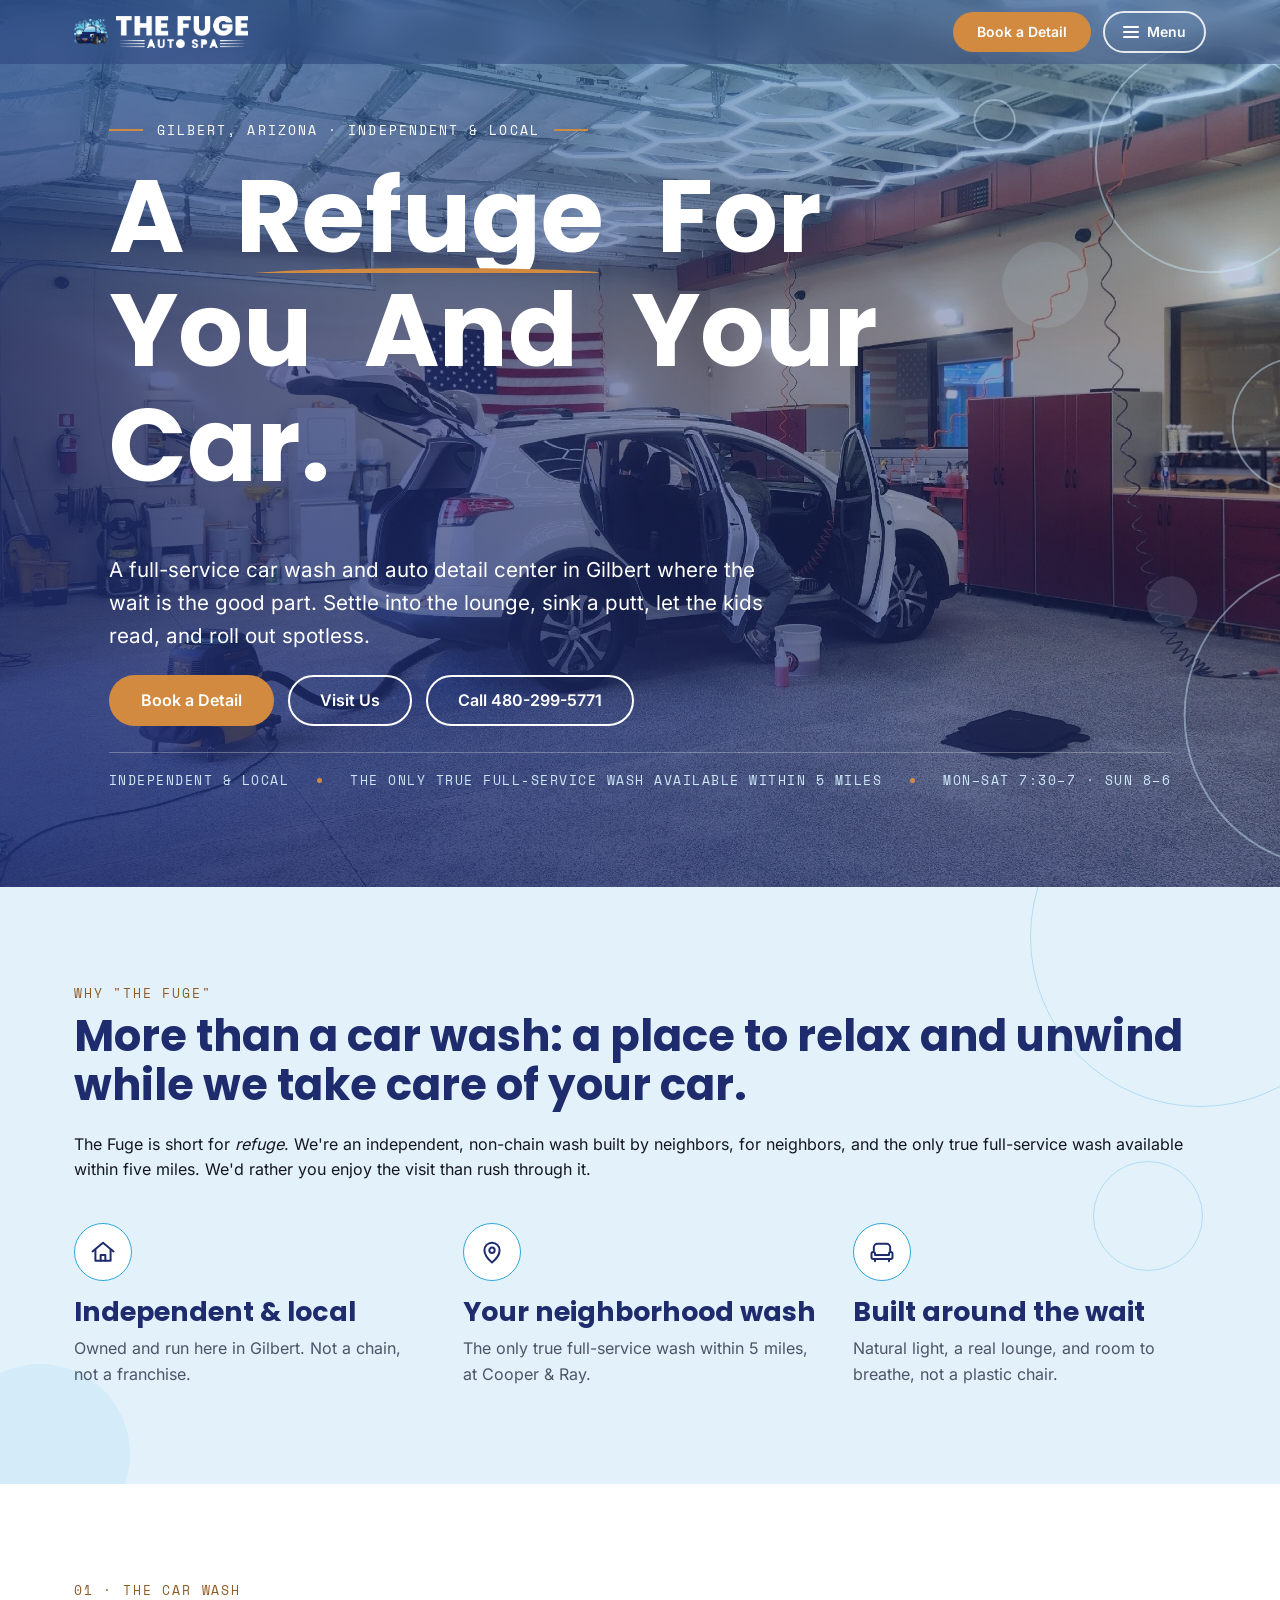
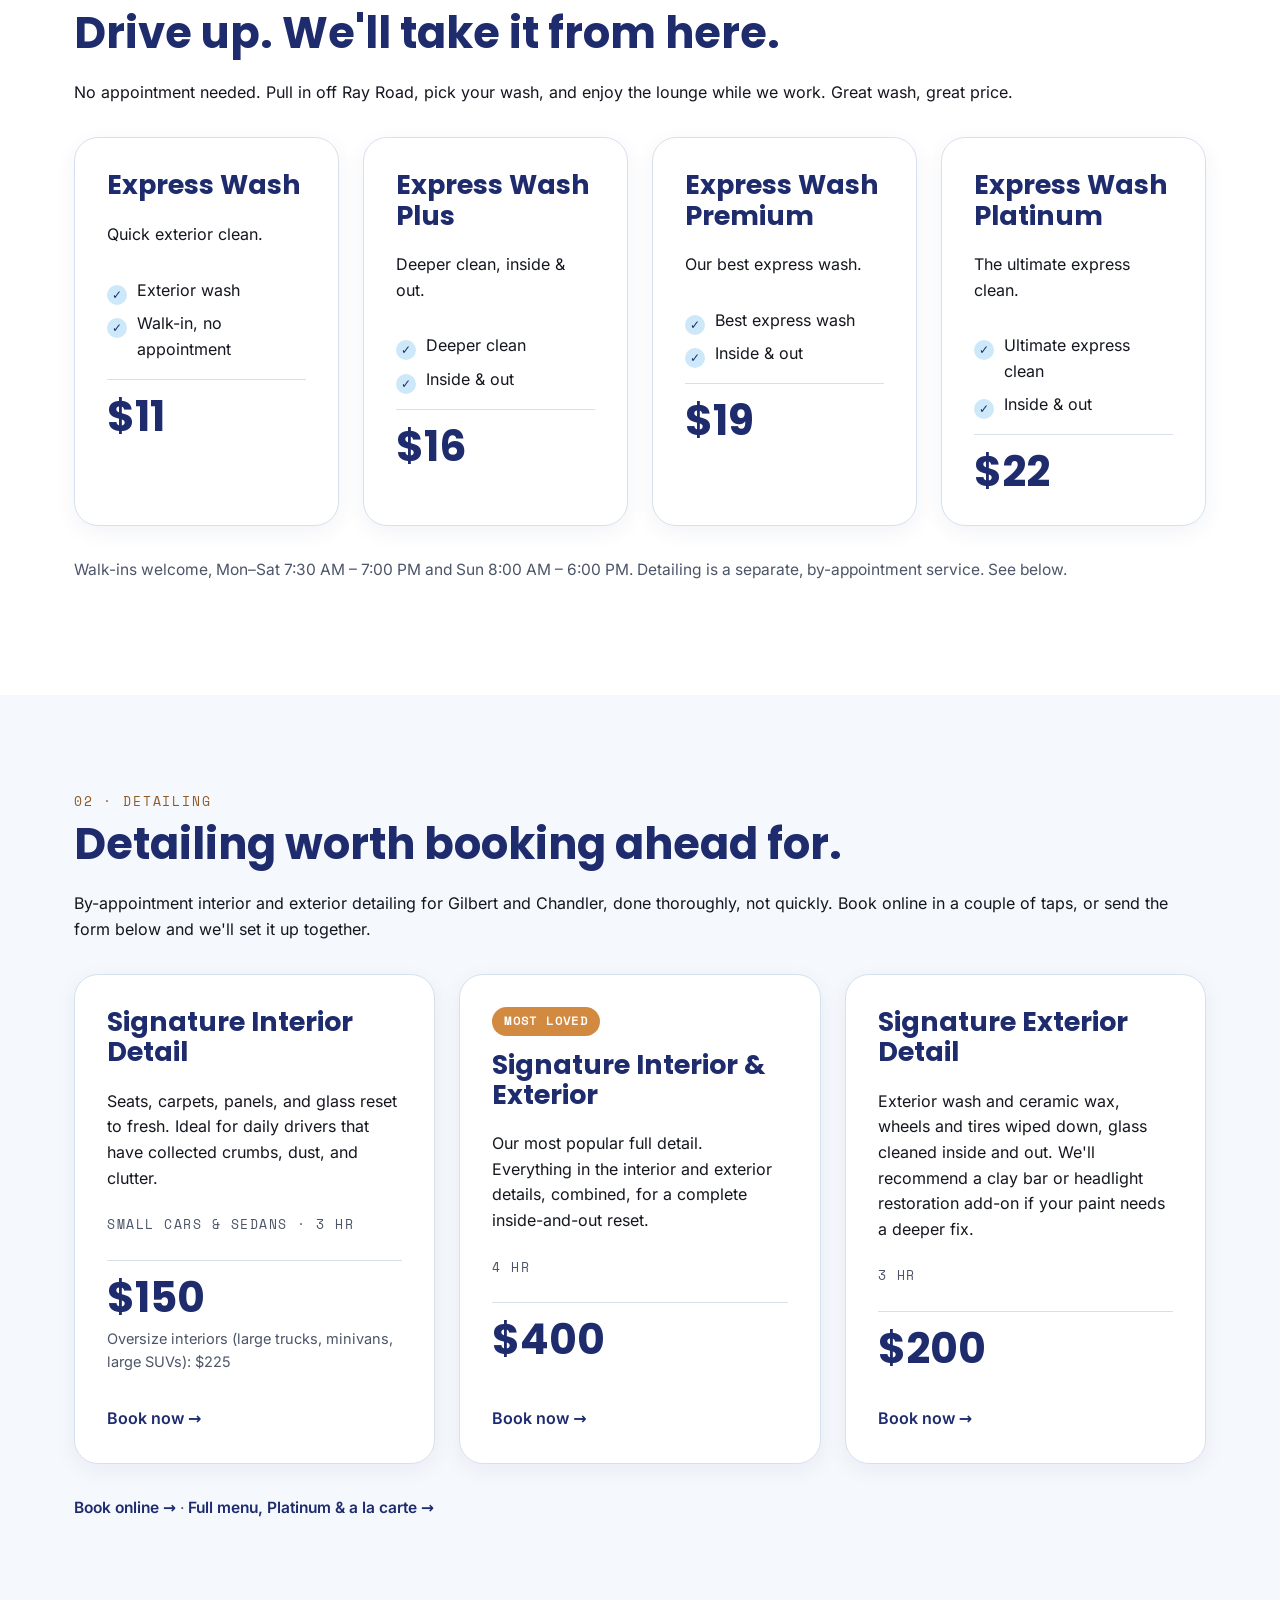
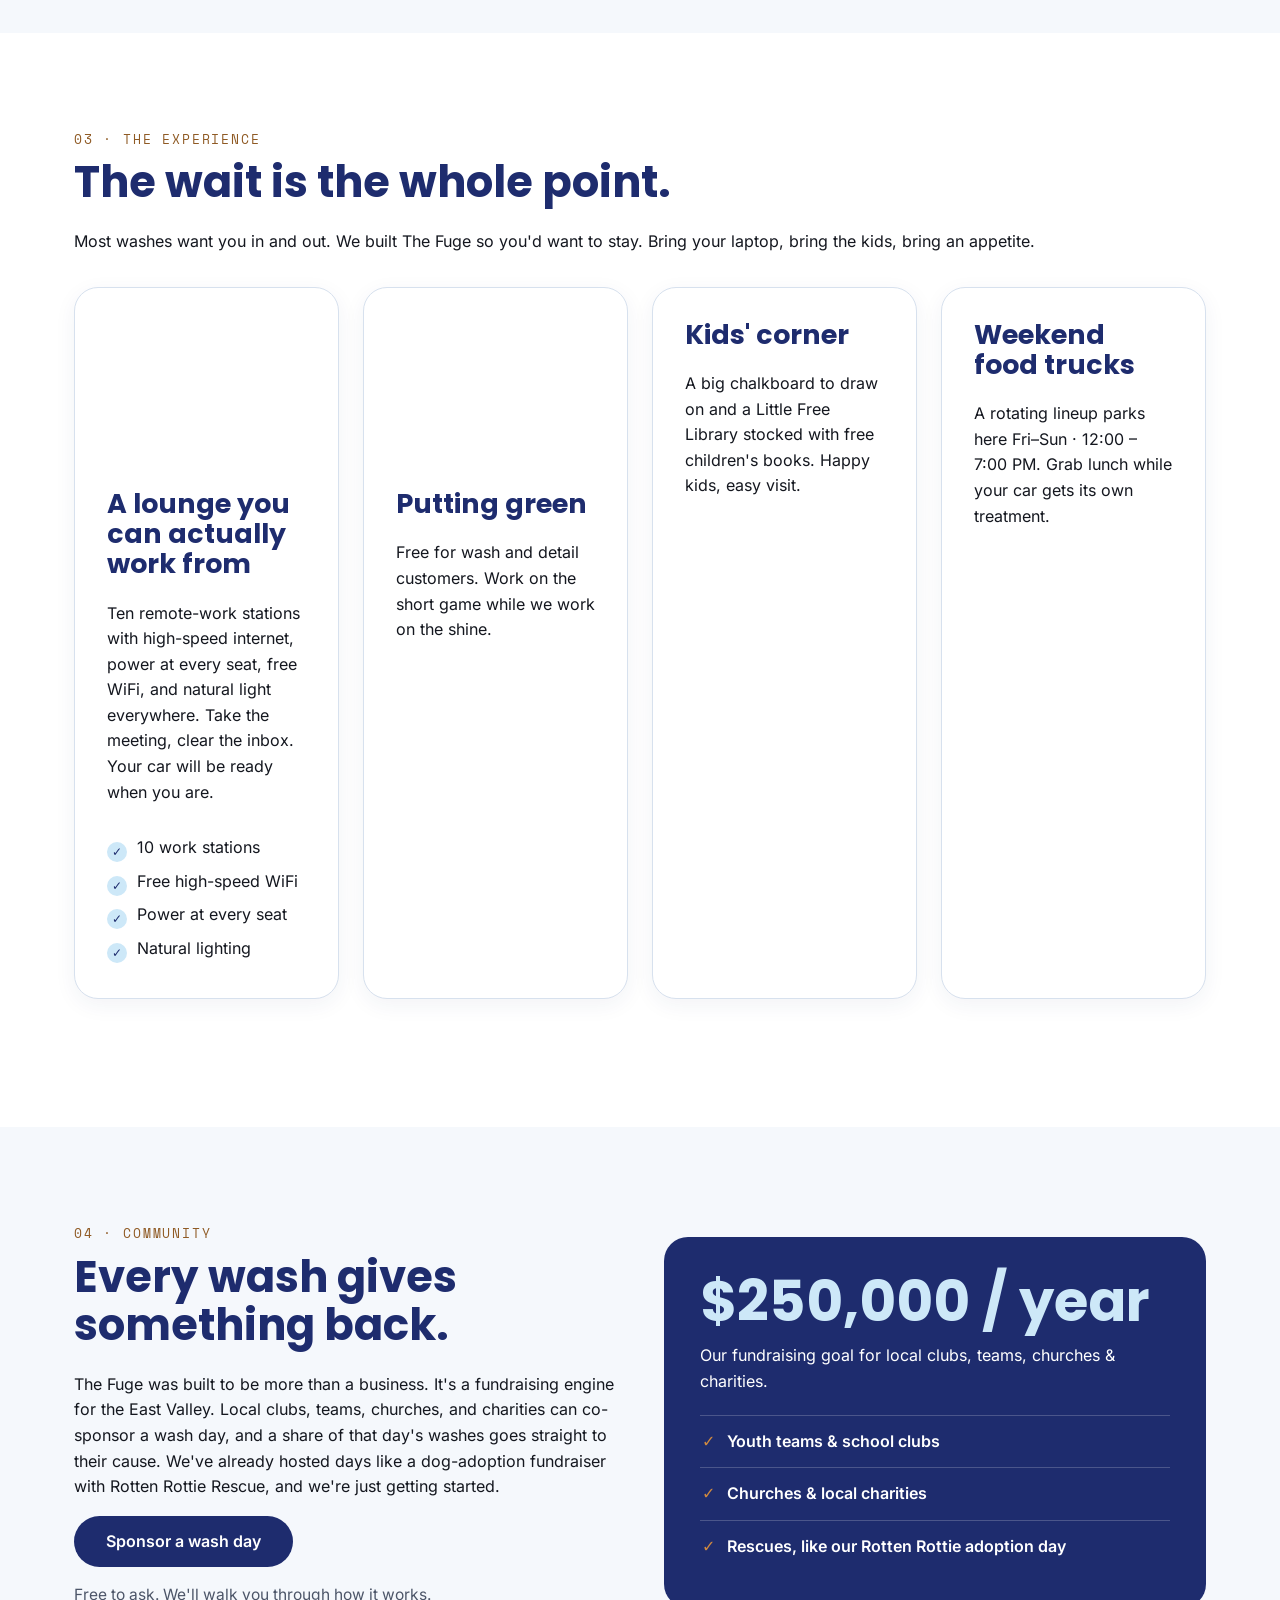
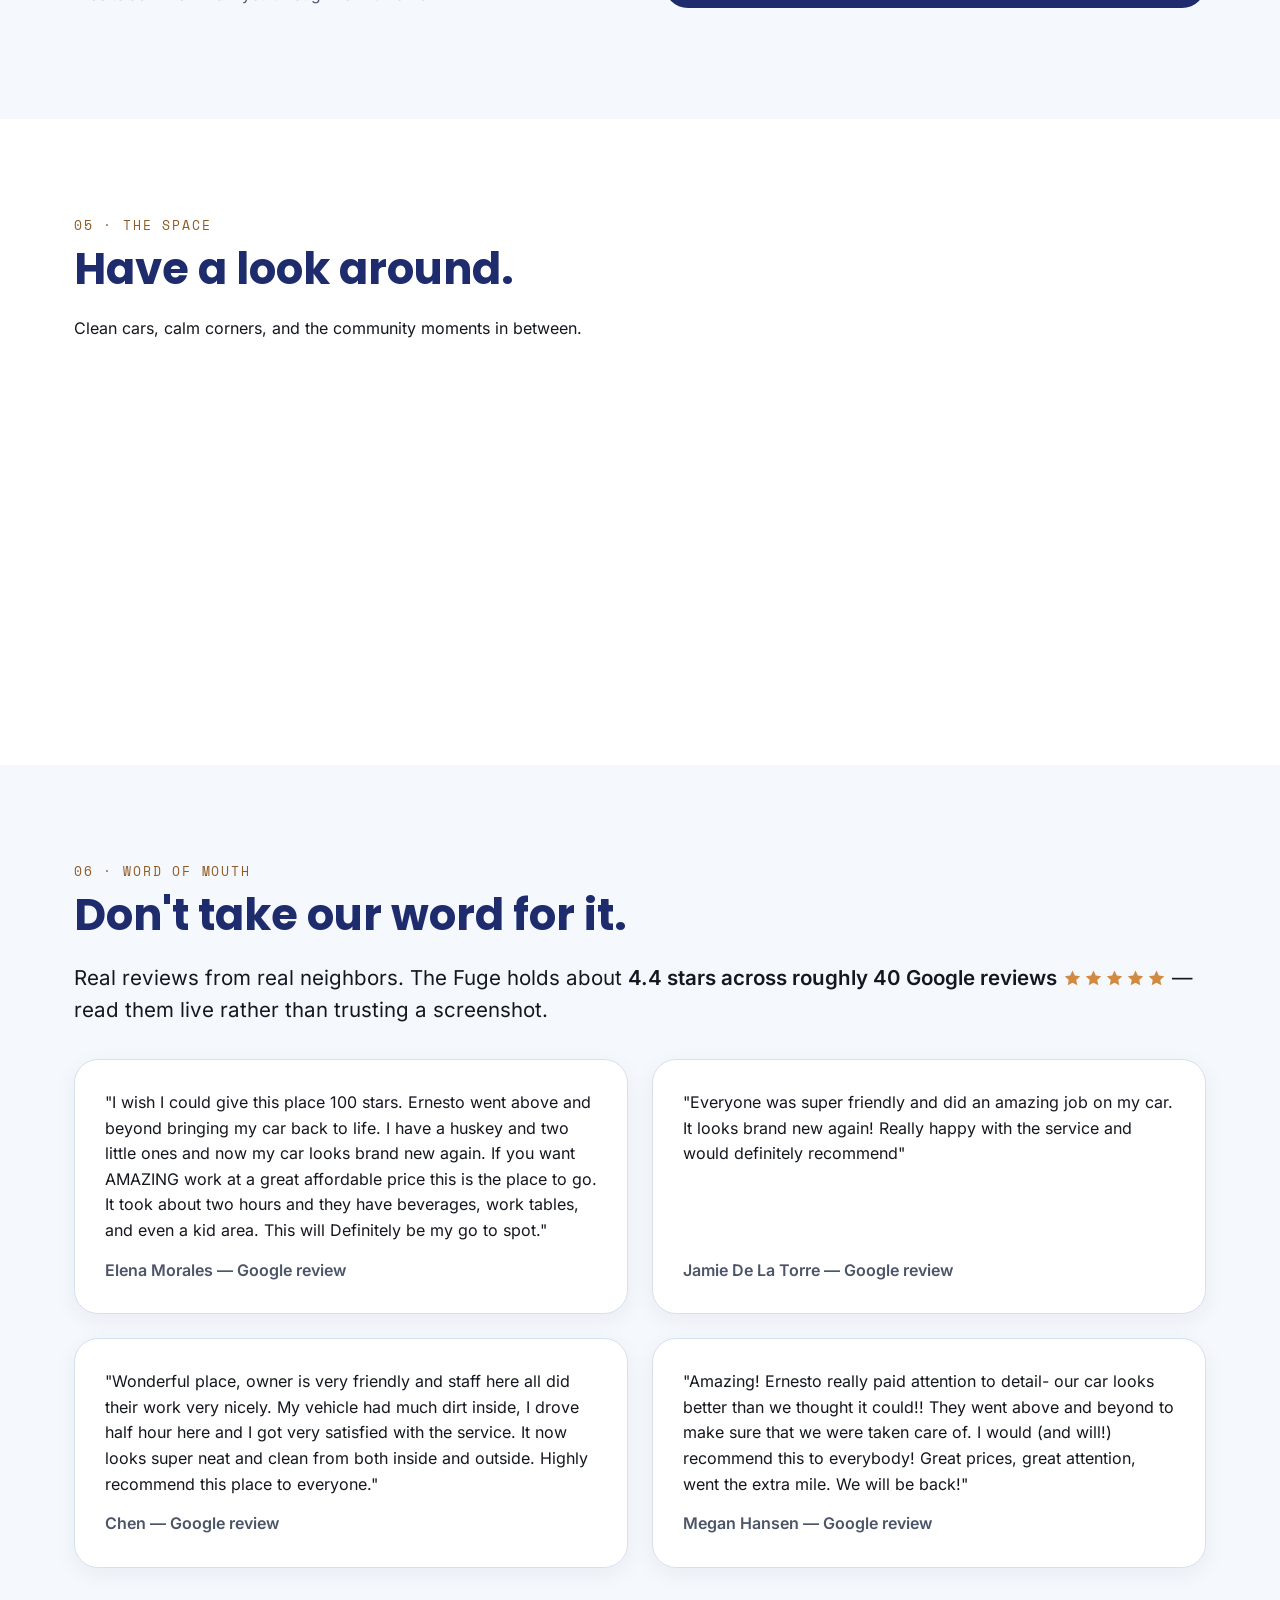
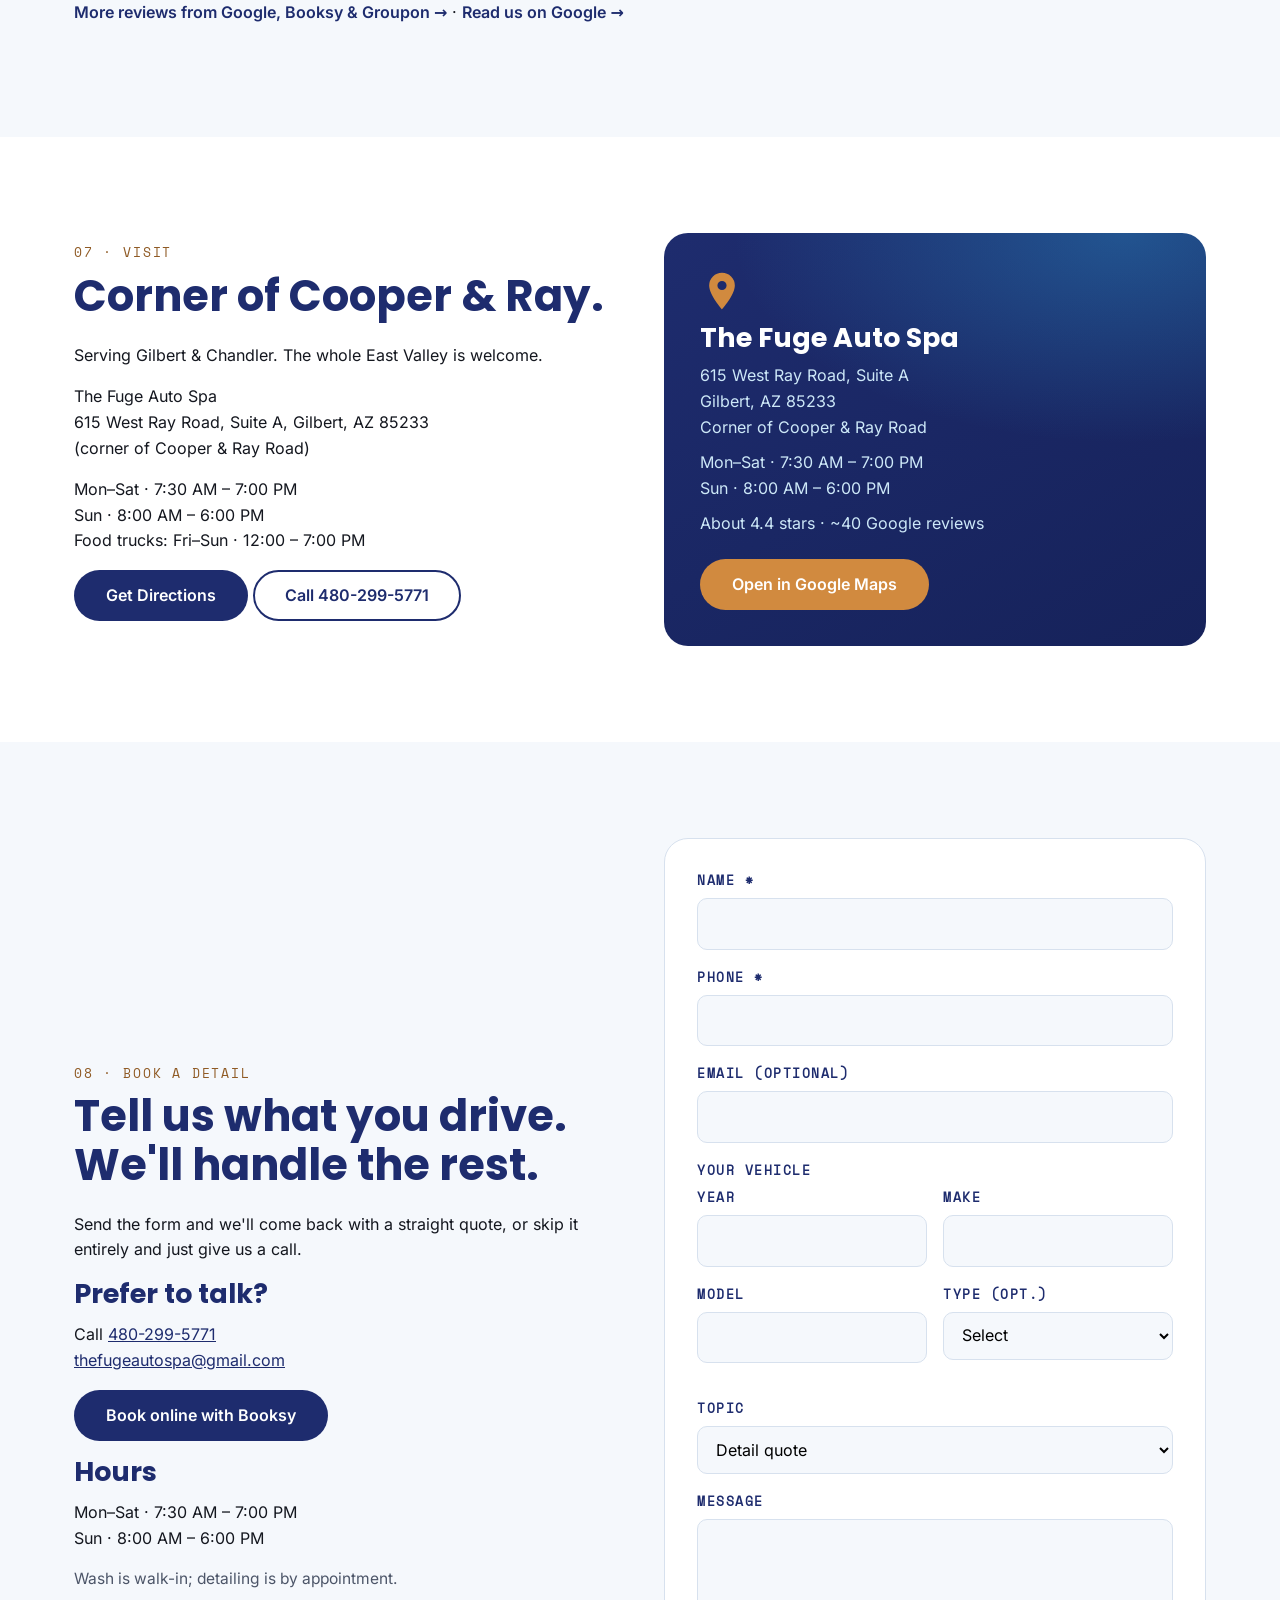
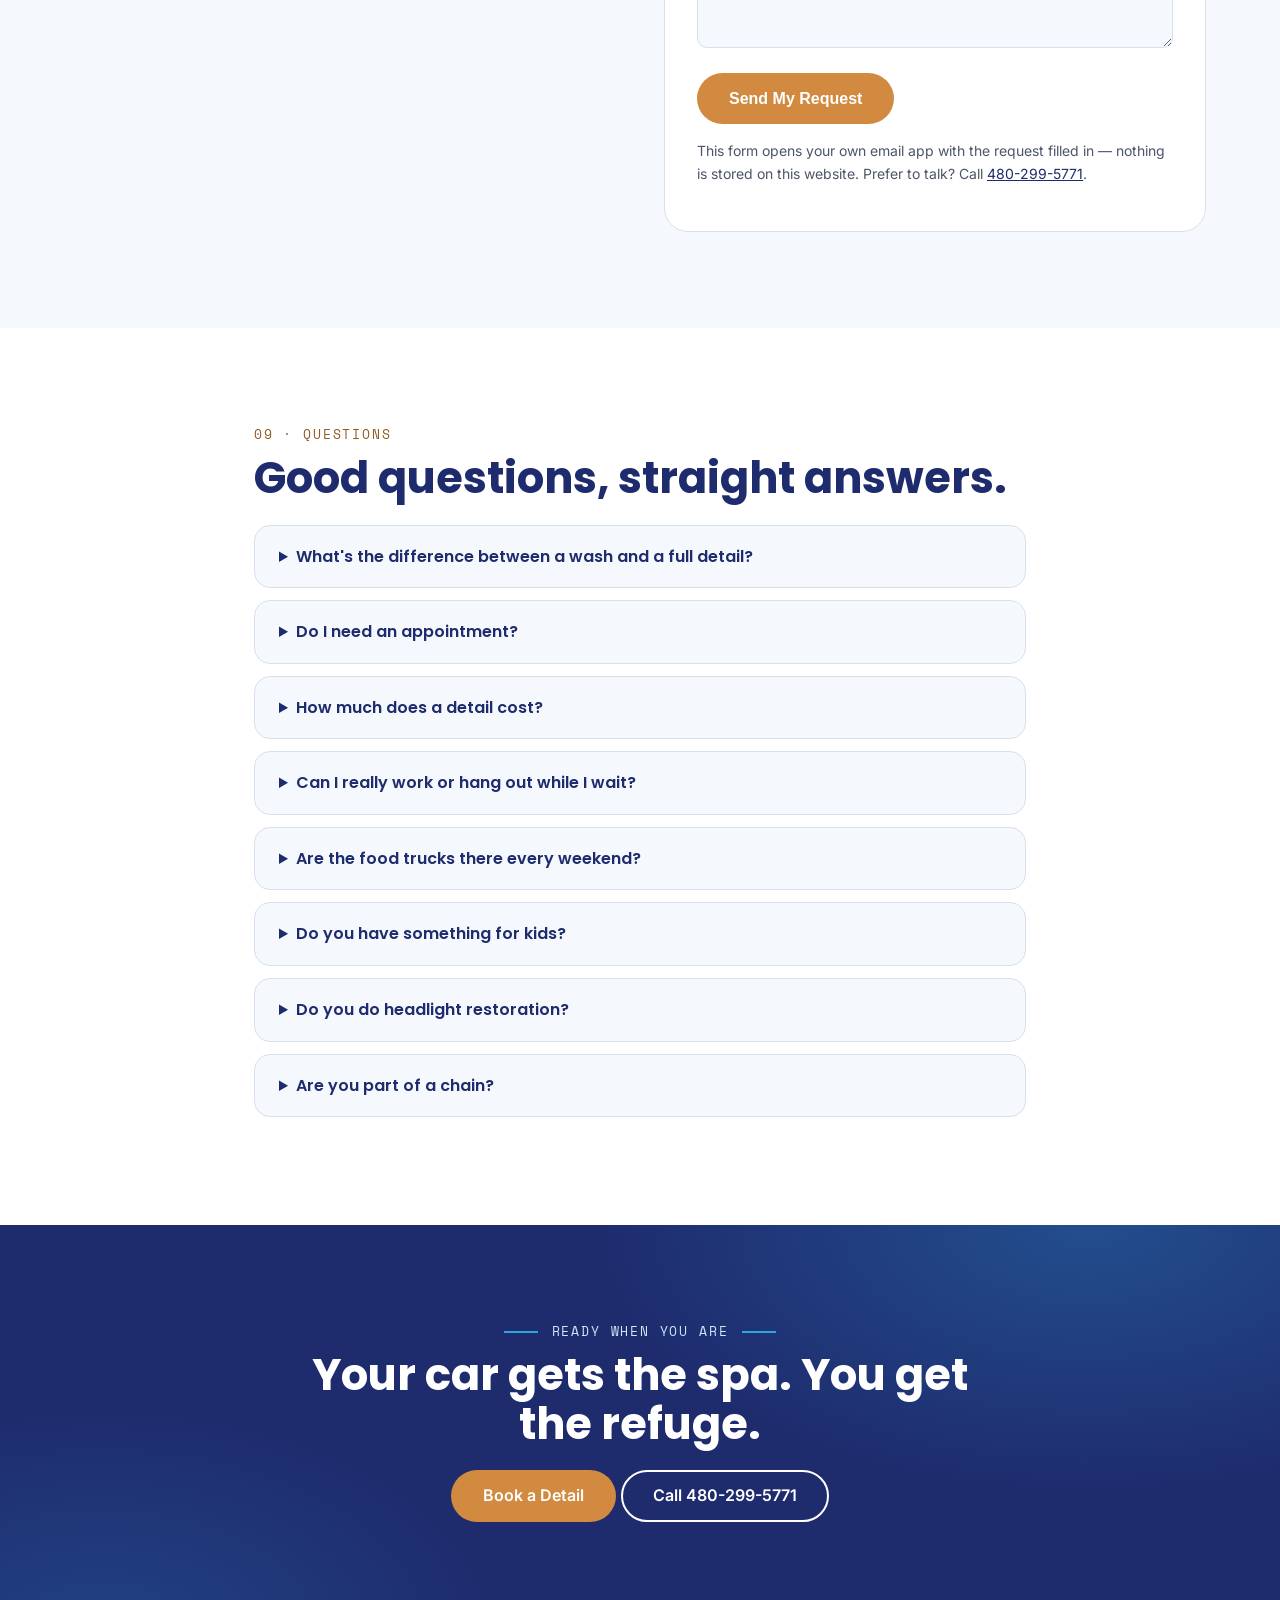
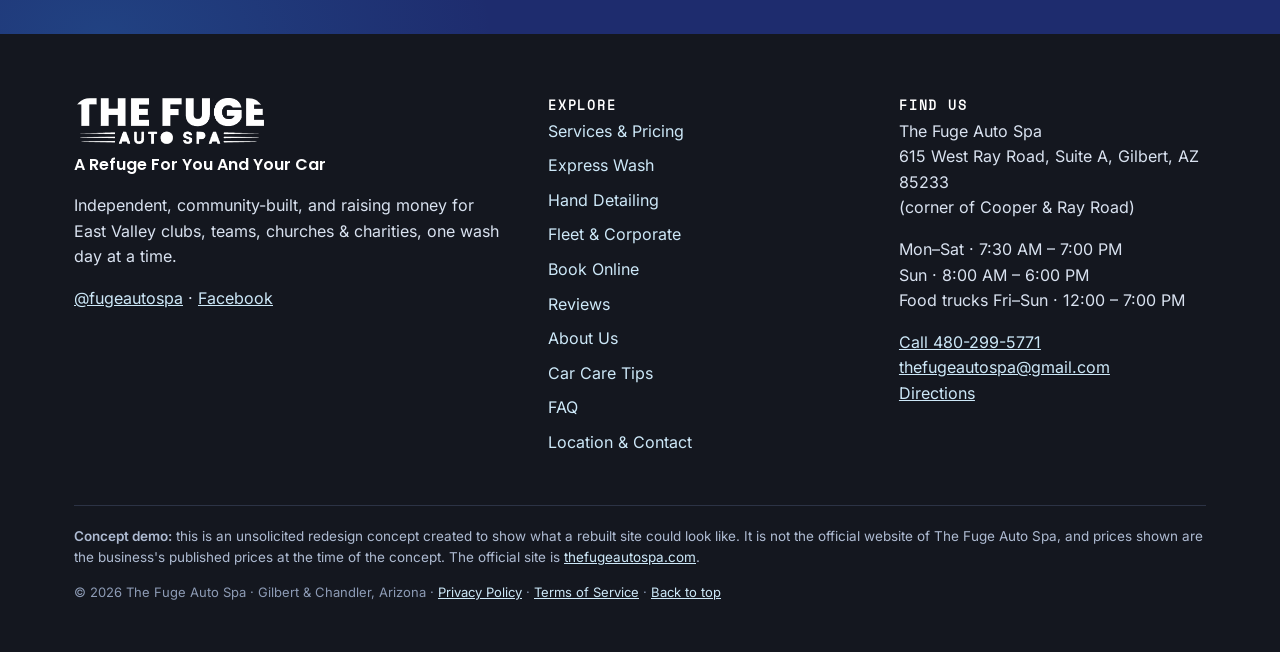
==== commit 956146e1: "Visual cues + performance pass: focus/hover/active states, image preload + lazy loading, font preloa" ====
--- a/index.html
+++ b/index.html
@@ -8,7 +8,9 @@
 <meta name="description" content="Concept redesign demo for The Fuge Auto Spa, Gilbert AZ: express washes $11–$22, signature details from $150, Unlimited memberships. Not the official site.">
 <title>Car Wash & Detailing in Gilbert, AZ — The Fuge Auto Spa, Gilbert AZ (Concept Demo)</title>
 <link rel="icon" href="assets/img/favicon.svg" type="image/svg+xml">
-<link rel="stylesheet" href="css/styles.css">
+<link rel="preload" href="assets/img/hero.webp" as="image" fetchpriority="high">
+<link rel="preload" href="assets/fonts/poppins-700.woff2" as="font" type="font/woff2" crossorigin>
+<link rel="stylesheet" href="css/styles.css?v=3">
 </head>
 <body id="top">
 <a class="skip" href="#main">Skip to content</a>
@@ -41,7 +43,7 @@
 </header>
 <main id="main">
   <section class="hero">
-    <img class="hero-img" src="assets/img/hero.webp" alt="A freshly detailed car at The Fuge Auto Spa" width="2340" height="1560">
+    <img fetchpriority="high" class="hero-img" src="assets/img/hero.webp" alt="A freshly detailed car at The Fuge Auto Spa" width="1920" height="1280">
     <div class="hero-wash"></div>
     <svg class="bubbles" data-parallax="0.10" viewBox="0 0 1200 700" preserveAspectRatio="xMidYMid slice" aria-hidden="true">
       <circle cx="1050" cy="120" r="90"></circle>
@@ -162,12 +164,12 @@
       <p>Most washes want you in and out. We built The Fuge so you'd want to stay. Bring your laptop, bring the kids, bring an appetite.</p>
       <div class="cards">
         <article class="card">
-          <img src="assets/img/workspace.webp" alt="Wood work bar with leather stools, outlets, and a laptop in the lounge at The Fuge Auto Spa" width="960" height="720">
+          <img loading="lazy" decoding="async" src="assets/img/workspace.webp" alt="Wood work bar with leather stools, outlets, and a laptop in the lounge at The Fuge Auto Spa" width="960" height="720">
           <h3>A lounge you can actually work from</h3>
           <p>Ten remote-work stations with high-speed internet, power at every seat, free WiFi, and natural light everywhere. Take the meeting, clear the inbox. Your car will be ready when you are.</p>
           <ul class="checklist"><li>10 work stations</li><li>Free high-speed WiFi</li><li>Power at every seat</li><li>Natural lighting</li></ul>
         </article>
-        <article class="card"><img src="assets/img/putting-green.webp" alt="Putting green with paver stepping stones at The Fuge Auto Spa in Gilbert" width="720" height="540"><h3>Putting green</h3><p>Free for wash and detail customers. Work on the short game while we work on the shine.</p></article>
+        <article class="card"><img loading="lazy" decoding="async" src="assets/img/putting-green.webp" alt="Putting green with paver stepping stones at The Fuge Auto Spa in Gilbert" width="720" height="540"><h3>Putting green</h3><p>Free for wash and detail customers. Work on the short game while we work on the shine.</p></article>
         <article class="card"><h3>Kids' corner</h3><p>A big chalkboard to draw on and a Little Free Library stocked with free children's books. Happy kids, easy visit.</p></article>
         <article class="card"><h3>Weekend food trucks</h3><p>A rotating lineup parks here Fri–Sun · 12:00 – 7:00 PM. Grab lunch while your car gets its own treatment.</p></article>
       </div>
@@ -201,9 +203,9 @@
       <h2>Have a look around.</h2>
       <p>Clean cars, calm corners, and the community moments in between.</p>
       <div class="gallery">
-        <img src="assets/img/relax-station.webp" alt="Plush couches and sculptural coffee tables in The Fuge Auto Spa lounge" width="720" height="540">
-        <img src="assets/img/detailed-car.webp" alt="Freshly detailed car interior at The Fuge Auto Spa, spotless dash and steering wheel" width="682" height="540">
-        <img src="assets/img/putting-green.webp" alt="Putting green with paver stepping stones at The Fuge Auto Spa in Gilbert" width="720" height="540">
+        <img loading="lazy" decoding="async" src="assets/img/relax-station.webp" alt="Plush couches and sculptural coffee tables in The Fuge Auto Spa lounge" width="720" height="540">
+        <img loading="lazy" decoding="async" src="assets/img/detailed-car.webp" alt="Freshly detailed car interior at The Fuge Auto Spa, spotless dash and steering wheel" width="682" height="540">
+        <img loading="lazy" decoding="async" src="assets/img/putting-green.webp" alt="Putting green with paver stepping stones at The Fuge Auto Spa in Gilbert" width="720" height="540">
       </div>
     </div>
   </section>
@@ -371,6 +373,6 @@
   <span class="qa-divider" aria-hidden="true"></span>
   <a href="https://www.google.com/maps/search/?api=1&query=The%20Fuge%20Auto%20Spa%2C%20615%20W%20Ray%20Rd%20Suite%20A%2C%20Gilbert%2C%20AZ%2085233" rel="noopener noreferrer">Directions</a>
 </div>
-<script src="js/main.js"></script>
+<script src="js/main.js?v=3"></script>
 </body>
 </html>
--- a/css/styles.css
+++ b/css/styles.css
@@ -401,3 +401,24 @@
   .hero-eyebrow { letter-spacing: .1em; }
   .hero { padding-top: calc(var(--header-h) + 36px); }
 }
+
+/* ---------- Visual cues: hover/focus/active states ---------- */
+a, button, summary, input, select, textarea { transition: color .2s ease, background-color .2s ease, border-color .2s ease, box-shadow .2s ease, transform .2s ease; }
+:focus-visible { outline: 3px solid var(--splash); outline-offset: 2px; border-radius: 4px; }
+.btn:focus-visible, .menu-btn:focus-visible, .quick-actions a:focus-visible { outline-color: var(--copper-bright); }
+.btn:active { transform: translateY(1px); }
+.card { transition: transform .25s ease, box-shadow .25s ease; }
+.card:hover { transform: translateY(-3px); box-shadow: 0 12px 30px rgba(30,44,110,.13); }
+.icon-col .icon { transition: transform .25s ease, border-color .25s ease; }
+.icon-col:hover .icon { transform: translateY(-3px); border-color: var(--copper-bright); }
+.menu-panel a:active { color: var(--copper-bright); }
+.foot-links a:hover { color: var(--white); }
+details summary:hover { color: var(--copper-strong); }
+details[open] summary { margin-bottom: 10px; }
+.gallery img { transition: transform .3s ease; }
+.gallery img:hover { transform: scale(1.02); }
+.quick-actions a:active { background: var(--navy-deep); }
+@media (prefers-reduced-motion: reduce) {
+  a, button, summary, input, select, textarea, .card, .icon-col .icon, .gallery img { transition: none; }
+  .card:hover, .icon-col:hover .icon, .gallery img:hover, .btn:active { transform: none; }
+}
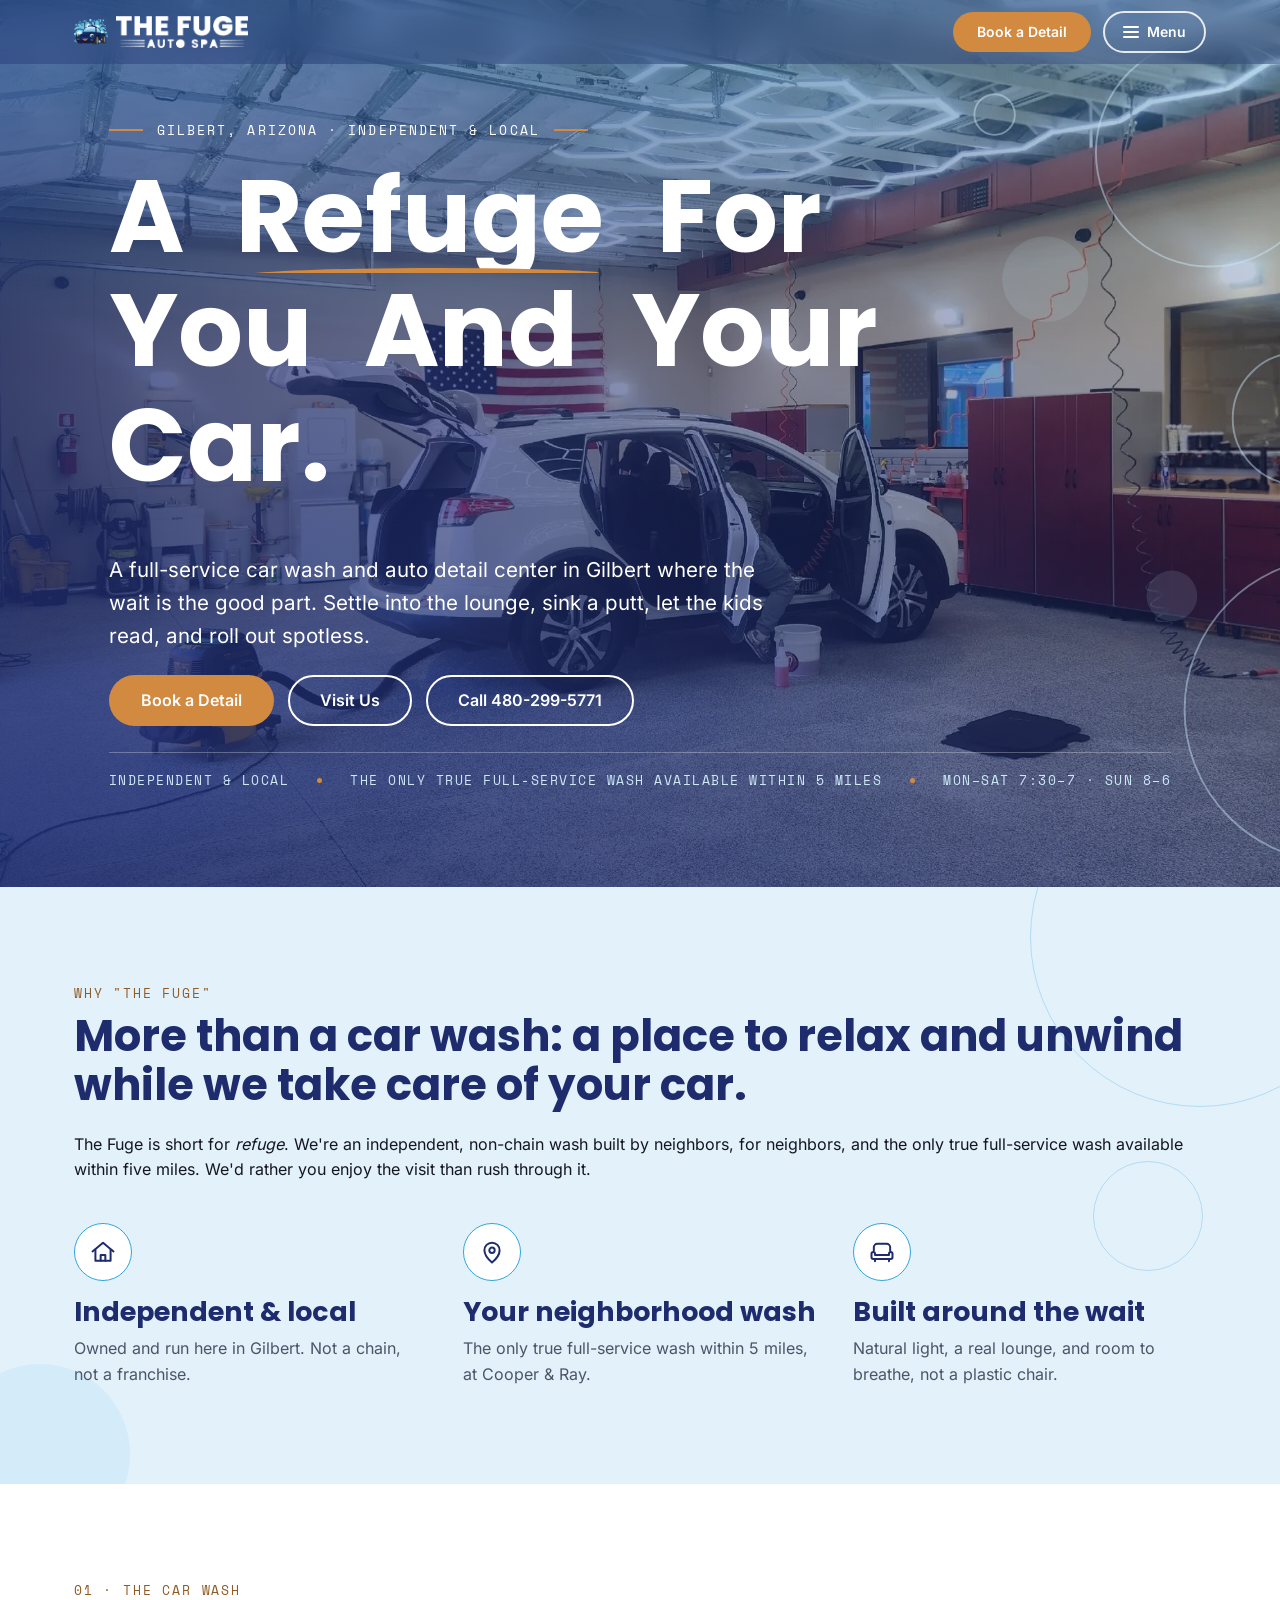
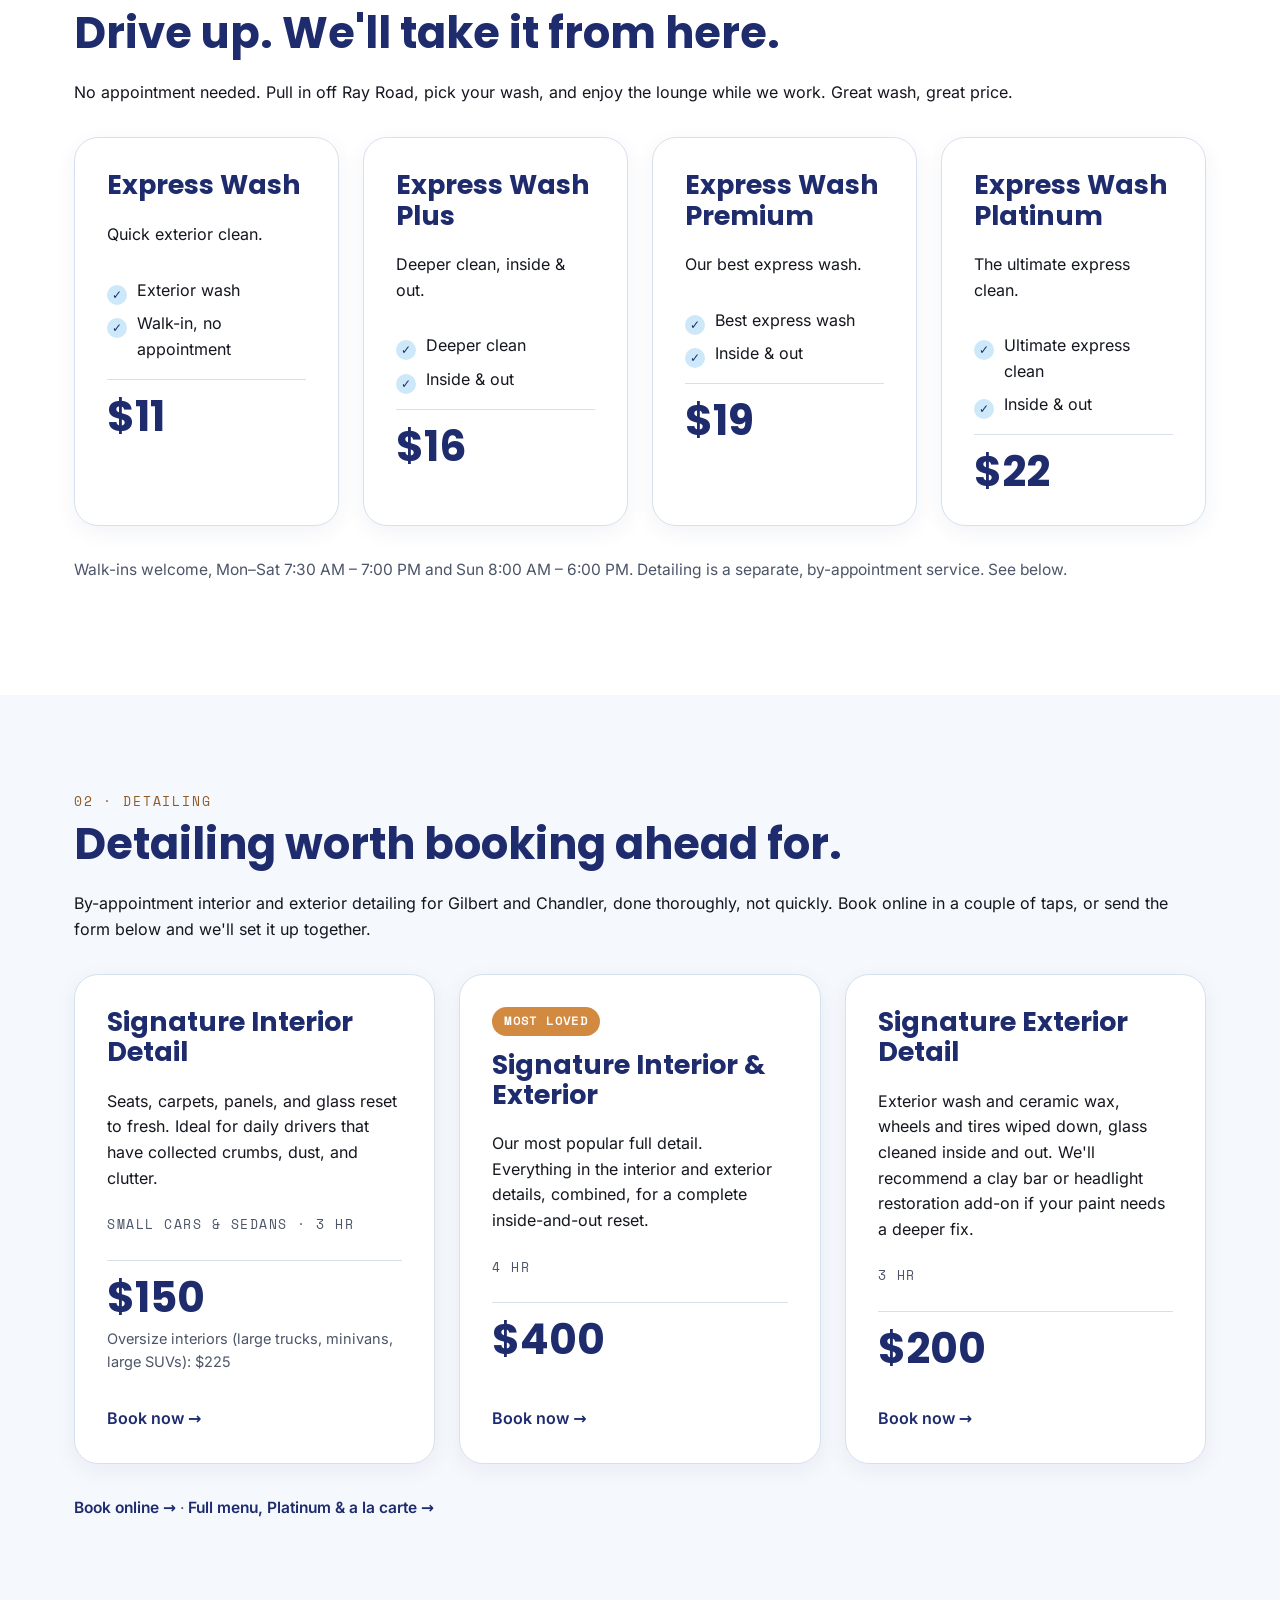
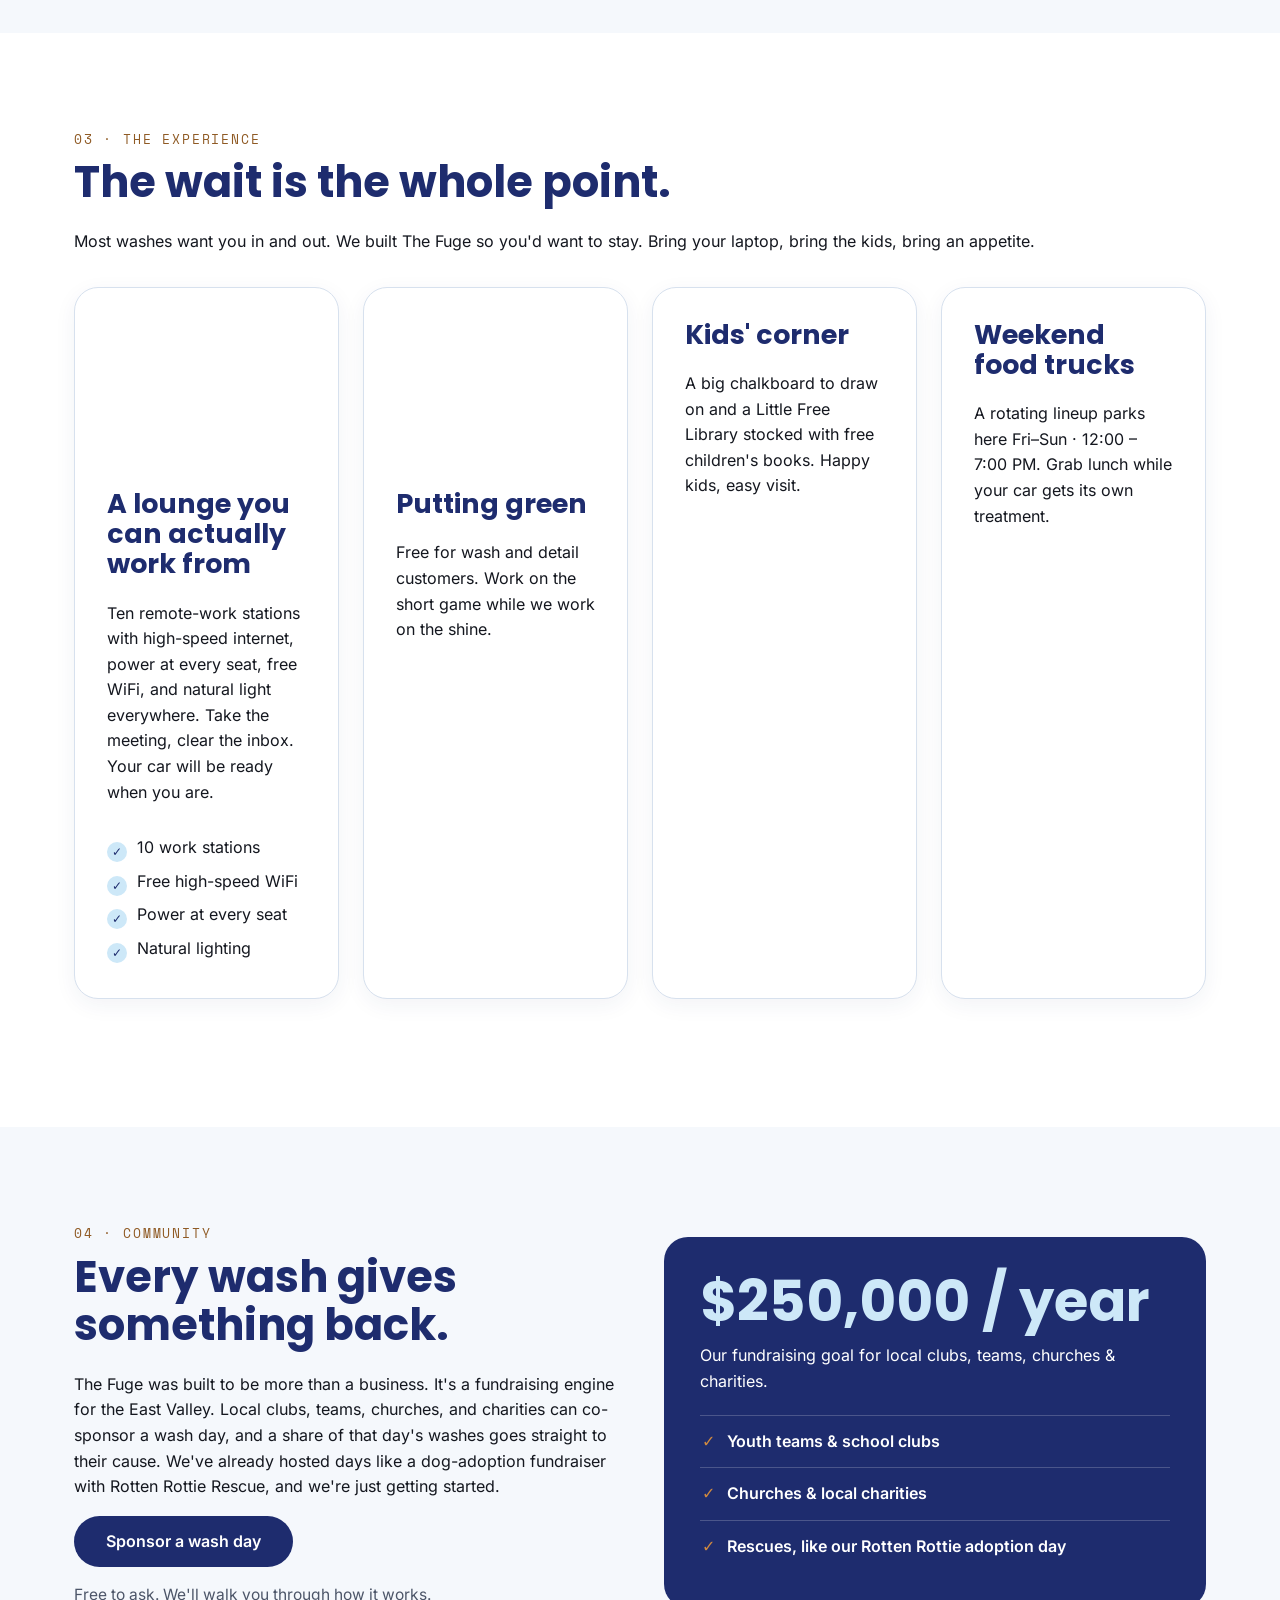
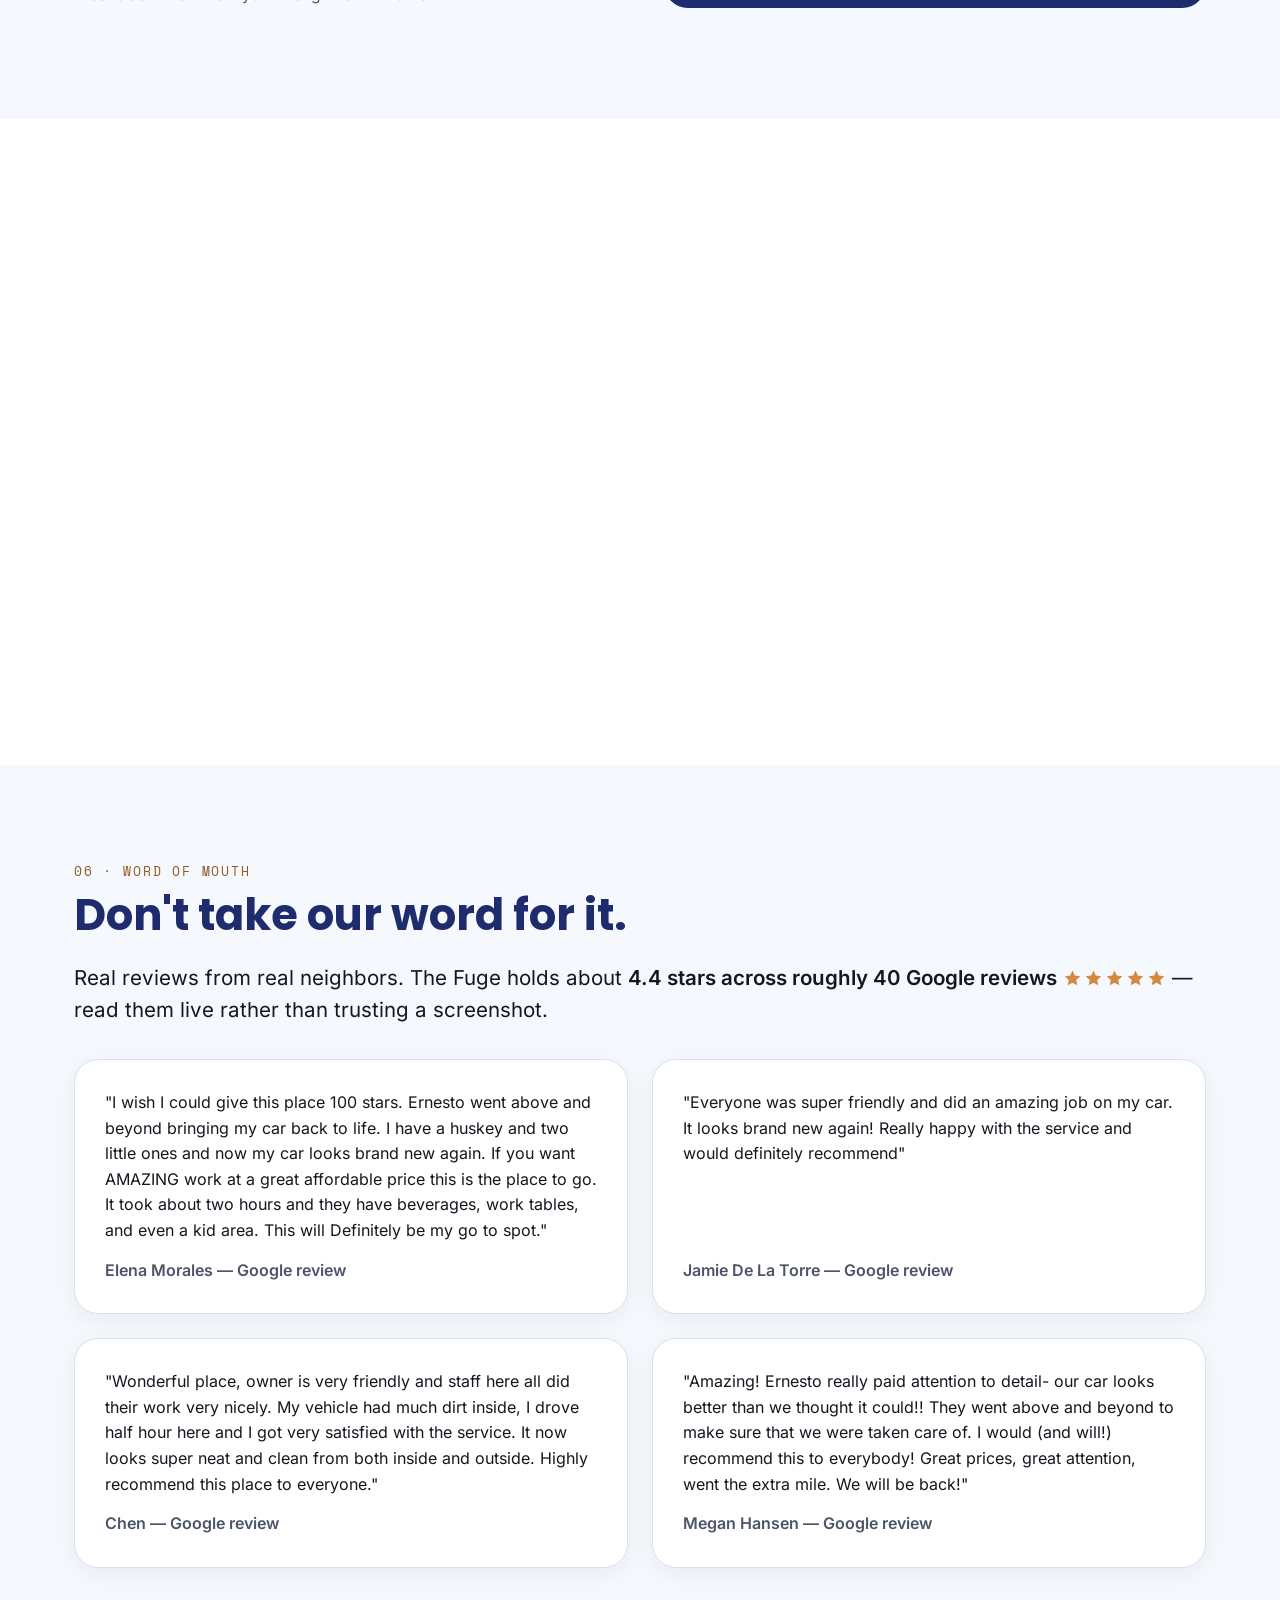
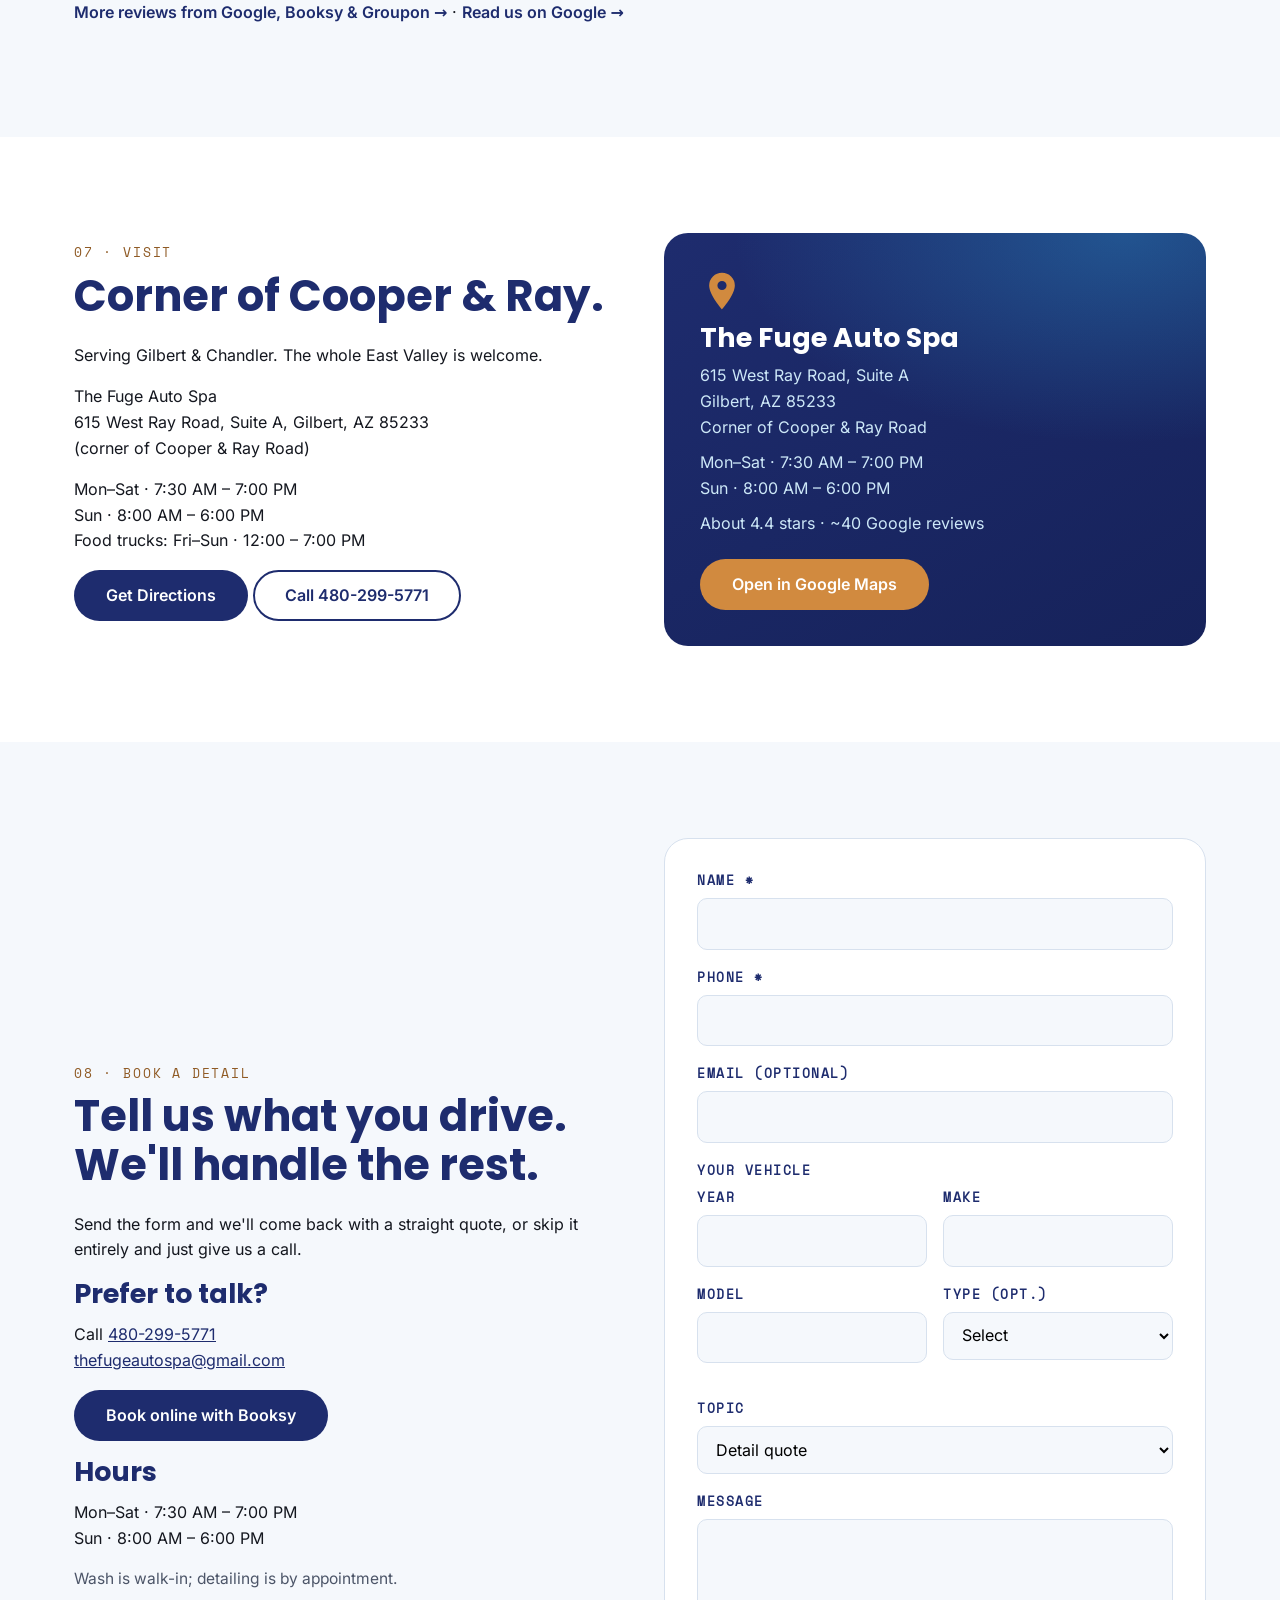
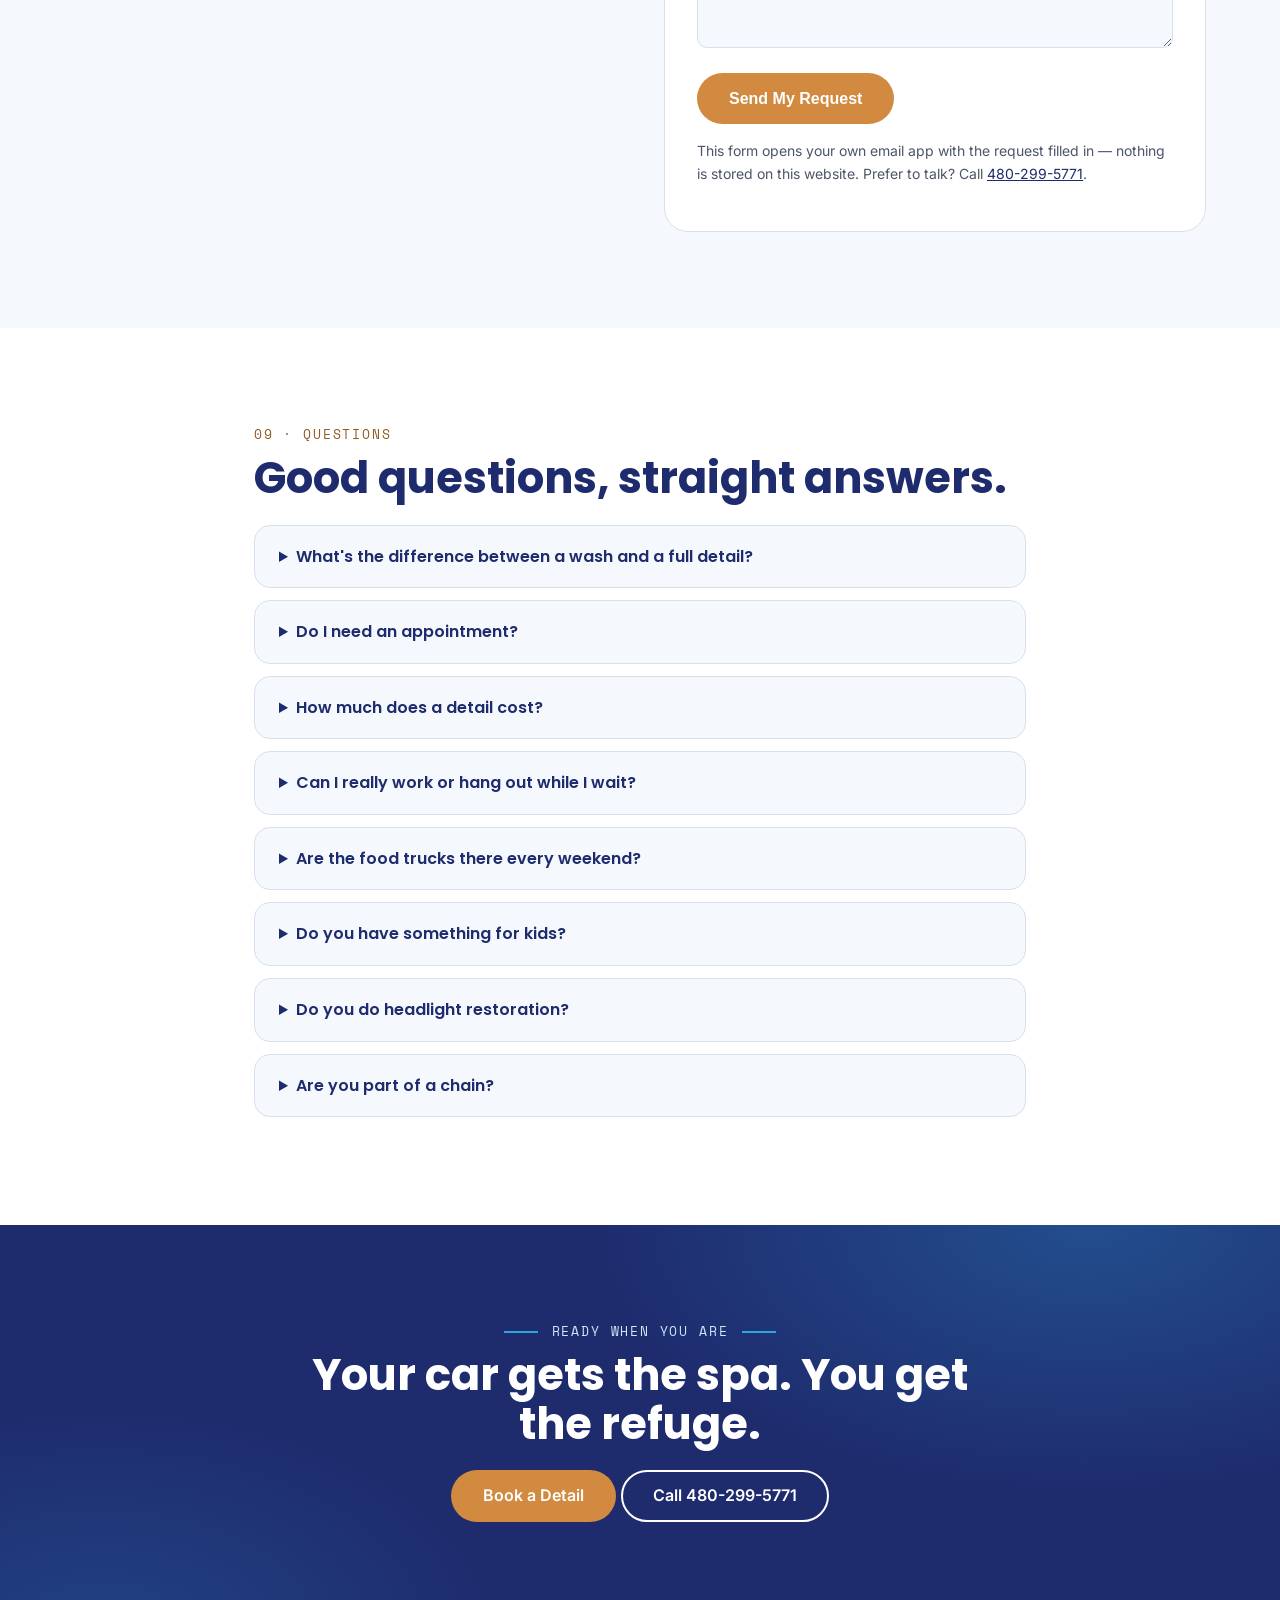
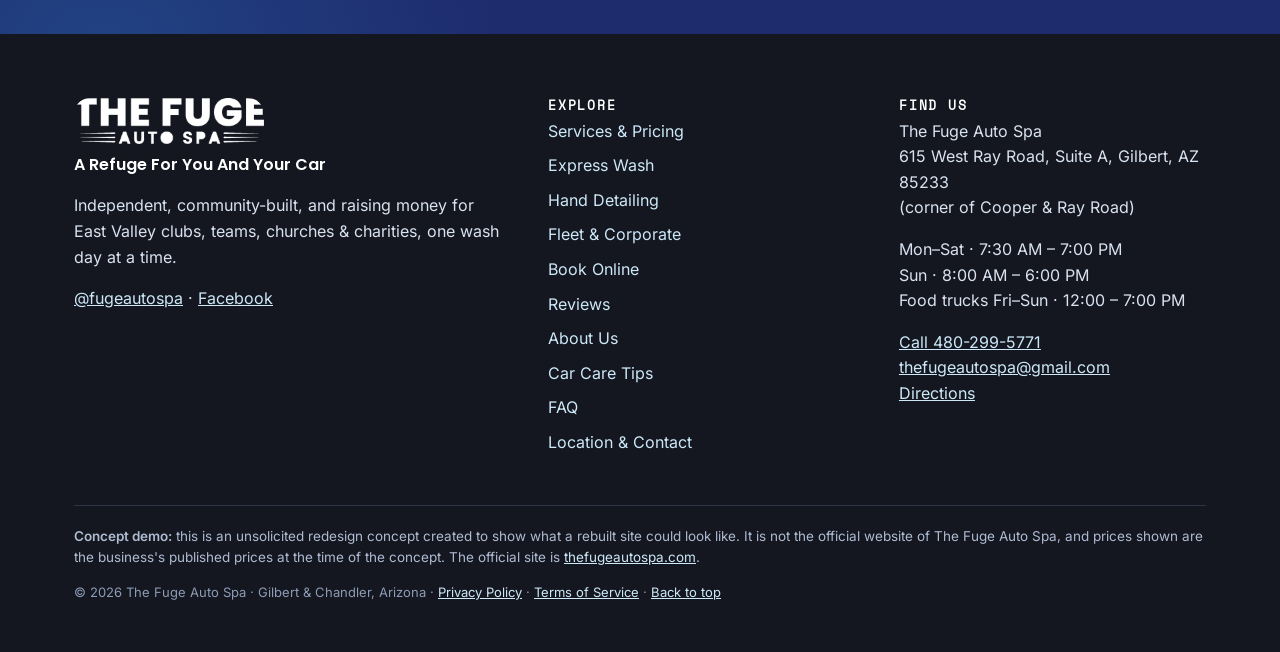
==== commit 08e143c6: "Add scroll-reveal animation to Have a look around gallery (failure-safe)" ====
--- a/index.html
+++ b/index.html
@@ -10,7 +10,7 @@
 <link rel="icon" href="assets/img/favicon.svg" type="image/svg+xml">
 <link rel="preload" href="assets/img/hero.webp" as="image" fetchpriority="high">
 <link rel="preload" href="assets/fonts/poppins-700.woff2" as="font" type="font/woff2" crossorigin>
-<link rel="stylesheet" href="css/styles.css?v=3">
+<link rel="stylesheet" href="css/styles.css?v=4">
 </head>
 <body id="top">
 <a class="skip" href="#main">Skip to content</a>
@@ -169,7 +169,7 @@
           <p>Ten remote-work stations with high-speed internet, power at every seat, free WiFi, and natural light everywhere. Take the meeting, clear the inbox. Your car will be ready when you are.</p>
           <ul class="checklist"><li>10 work stations</li><li>Free high-speed WiFi</li><li>Power at every seat</li><li>Natural lighting</li></ul>
         </article>
-        <article class="card"><img loading="lazy" decoding="async" src="assets/img/putting-green.webp" alt="Putting green with paver stepping stones at The Fuge Auto Spa in Gilbert" width="720" height="540"><h3>Putting green</h3><p>Free for wash and detail customers. Work on the short game while we work on the shine.</p></article>
+        <article class="card"><img data-reveal data-reveal-delay="2" loading="lazy" decoding="async" src="assets/img/putting-green.webp" alt="Putting green with paver stepping stones at The Fuge Auto Spa in Gilbert" width="720" height="540"><h3>Putting green</h3><p>Free for wash and detail customers. Work on the short game while we work on the shine.</p></article>
         <article class="card"><h3>Kids' corner</h3><p>A big chalkboard to draw on and a Little Free Library stocked with free children's books. Happy kids, easy visit.</p></article>
         <article class="card"><h3>Weekend food trucks</h3><p>A rotating lineup parks here Fri–Sun · 12:00 – 7:00 PM. Grab lunch while your car gets its own treatment.</p></article>
       </div>
@@ -199,13 +199,13 @@
 
   <section class="section alt">
     <div class="wrap">
-      <p class="eyebrow">05 · The Space</p>
-      <h2>Have a look around.</h2>
-      <p>Clean cars, calm corners, and the community moments in between.</p>
+      <p class="eyebrow" data-reveal>05 · The Space</p>
+      <h2 data-reveal data-reveal-delay="1">Have a look around.</h2>
+      <p data-reveal data-reveal-delay="2">Clean cars, calm corners, and the community moments in between.</p>
       <div class="gallery">
-        <img loading="lazy" decoding="async" src="assets/img/relax-station.webp" alt="Plush couches and sculptural coffee tables in The Fuge Auto Spa lounge" width="720" height="540">
-        <img loading="lazy" decoding="async" src="assets/img/detailed-car.webp" alt="Freshly detailed car interior at The Fuge Auto Spa, spotless dash and steering wheel" width="682" height="540">
-        <img loading="lazy" decoding="async" src="assets/img/putting-green.webp" alt="Putting green with paver stepping stones at The Fuge Auto Spa in Gilbert" width="720" height="540">
+        <img data-reveal loading="lazy" decoding="async" src="assets/img/relax-station.webp" alt="Plush couches and sculptural coffee tables in The Fuge Auto Spa lounge" width="720" height="540">
+        <img data-reveal data-reveal-delay="1" loading="lazy" decoding="async" src="assets/img/detailed-car.webp" alt="Freshly detailed car interior at The Fuge Auto Spa, spotless dash and steering wheel" width="682" height="540">
+        <img data-reveal data-reveal-delay="2" loading="lazy" decoding="async" src="assets/img/putting-green.webp" alt="Putting green with paver stepping stones at The Fuge Auto Spa in Gilbert" width="720" height="540">
       </div>
     </div>
   </section>
@@ -373,6 +373,6 @@
   <span class="qa-divider" aria-hidden="true"></span>
   <a href="https://www.google.com/maps/search/?api=1&query=The%20Fuge%20Auto%20Spa%2C%20615%20W%20Ray%20Rd%20Suite%20A%2C%20Gilbert%2C%20AZ%2085233" rel="noopener noreferrer">Directions</a>
 </div>
-<script src="js/main.js?v=3"></script>
+<script src="js/main.js?v=4"></script>
 </body>
 </html>
--- a/css/styles.css
+++ b/css/styles.css
@@ -422,3 +422,14 @@
   a, button, summary, input, select, textarea, .card, .icon-col .icon, .gallery img { transition: none; }
   .card:hover, .icon-col:hover .icon, .gallery img:hover, .btn:active { transform: none; }
 }
+
+/* Scroll reveal (matches original's data-reveal system; failure-safe:
+   content is visible by default and only hidden once JS opts in) */
+.js-reveal [data-reveal] { opacity: 0; transform: translateY(24px); transition: opacity .7s ease, transform .7s ease; }
+.js-reveal [data-reveal].revealed { opacity: 1; transform: none; }
+.js-reveal [data-reveal-delay="1"] { transition-delay: .12s; }
+.js-reveal [data-reveal-delay="2"] { transition-delay: .24s; }
+.js-reveal [data-reveal-delay="3"] { transition-delay: .36s; }
+@media (prefers-reduced-motion: reduce) {
+  .js-reveal [data-reveal] { opacity: 1; transform: none; transition: none; }
+}
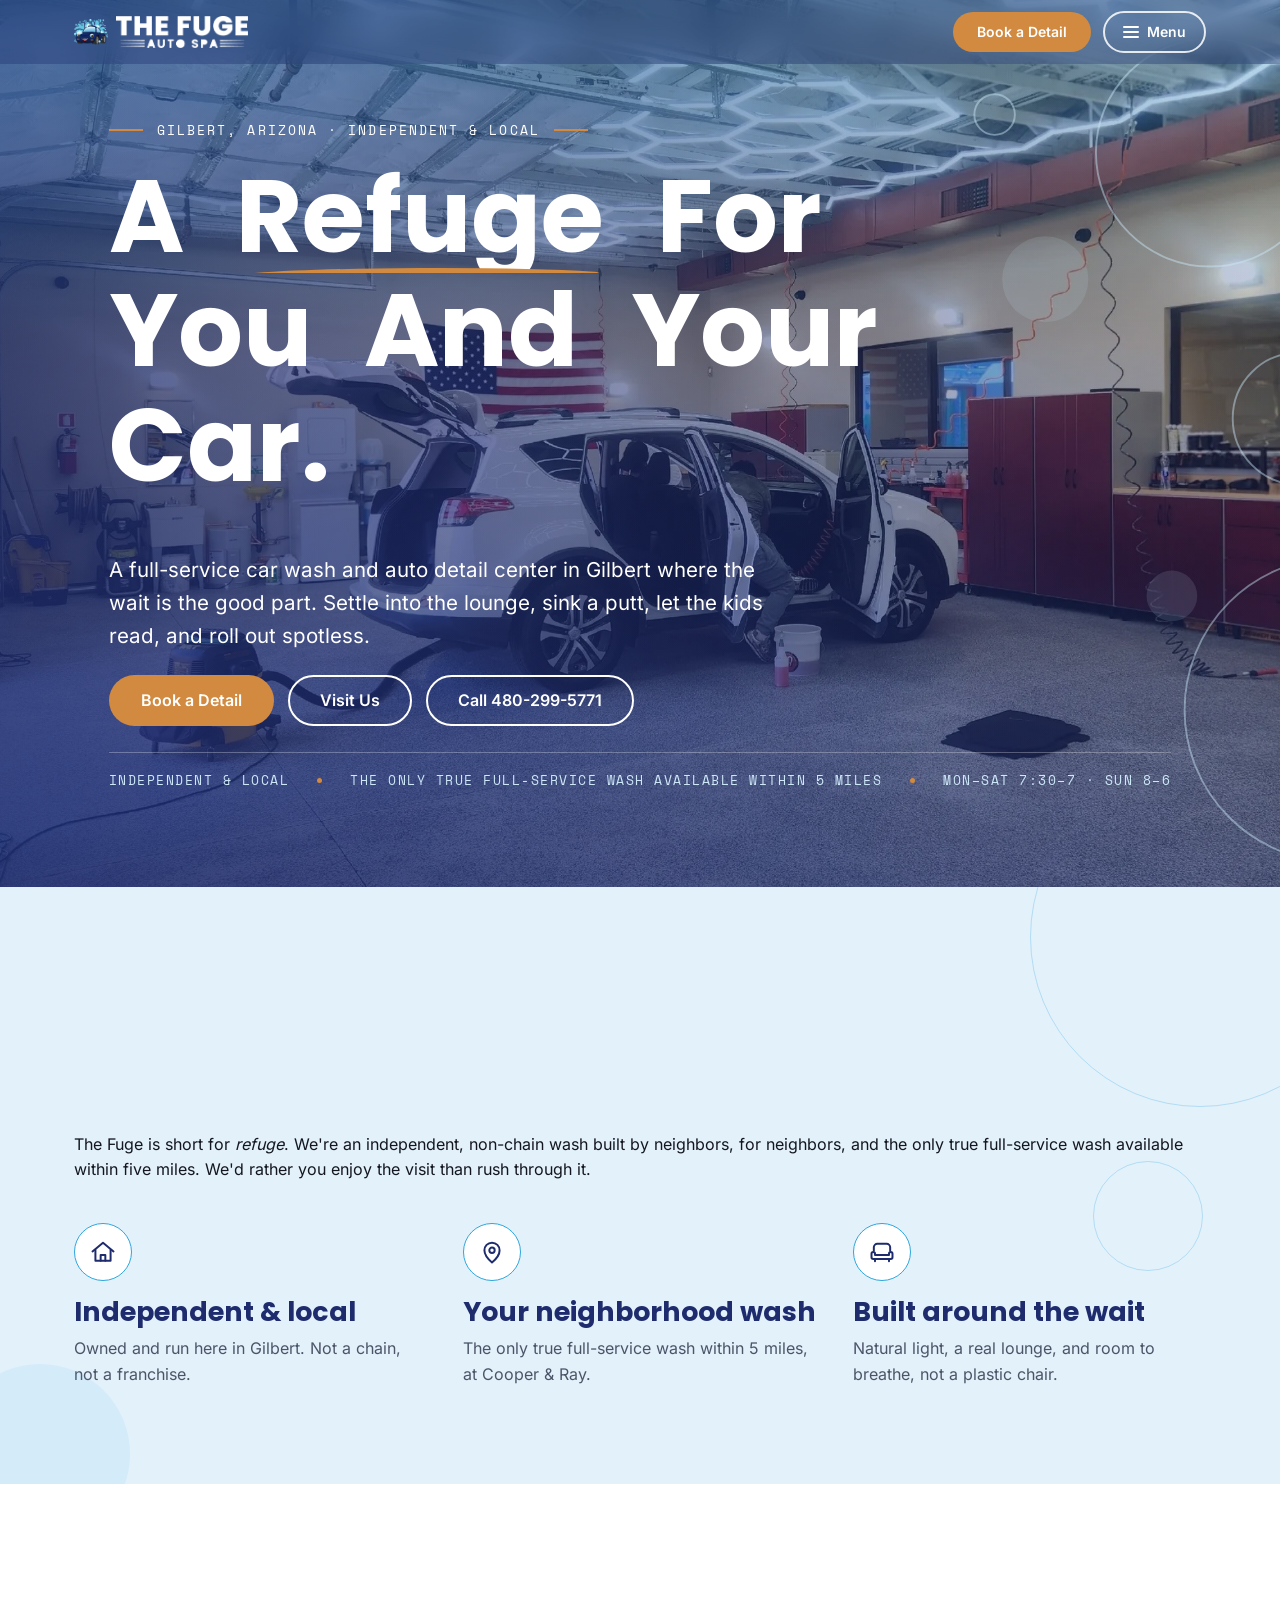
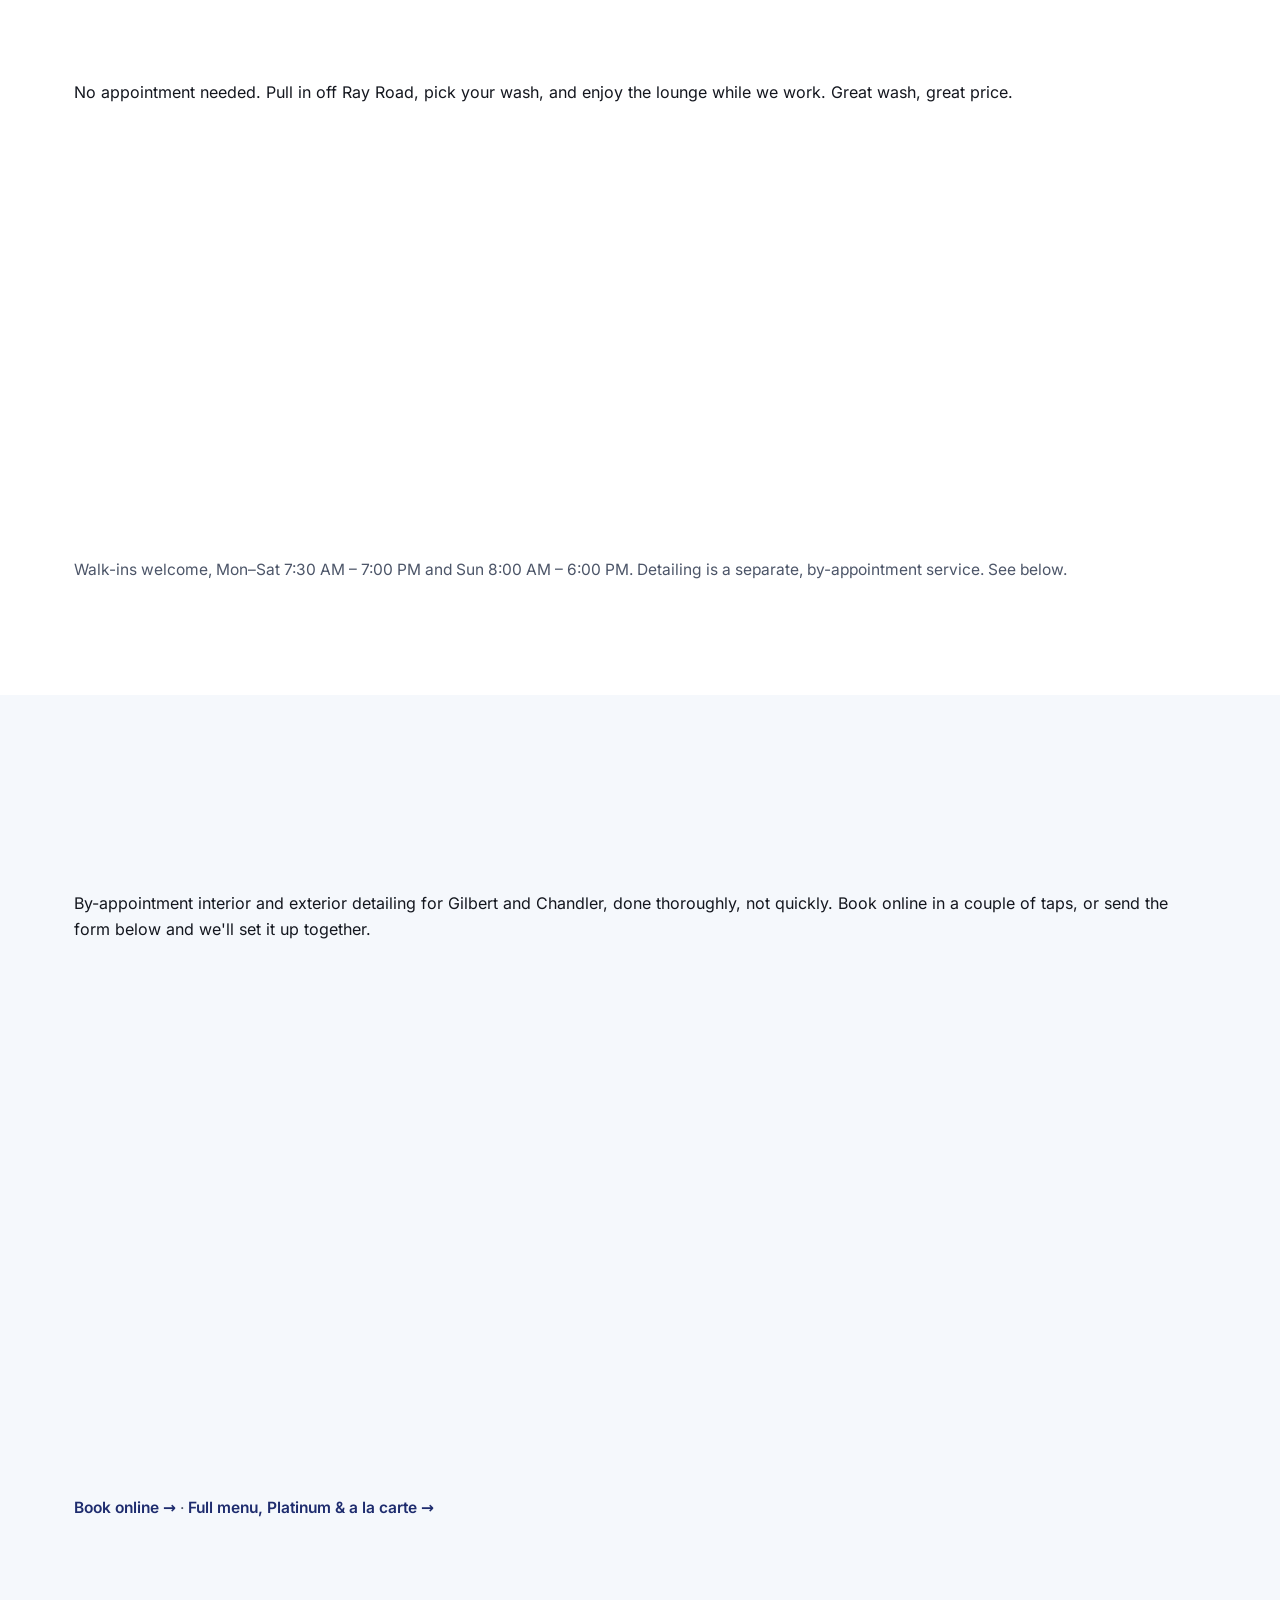
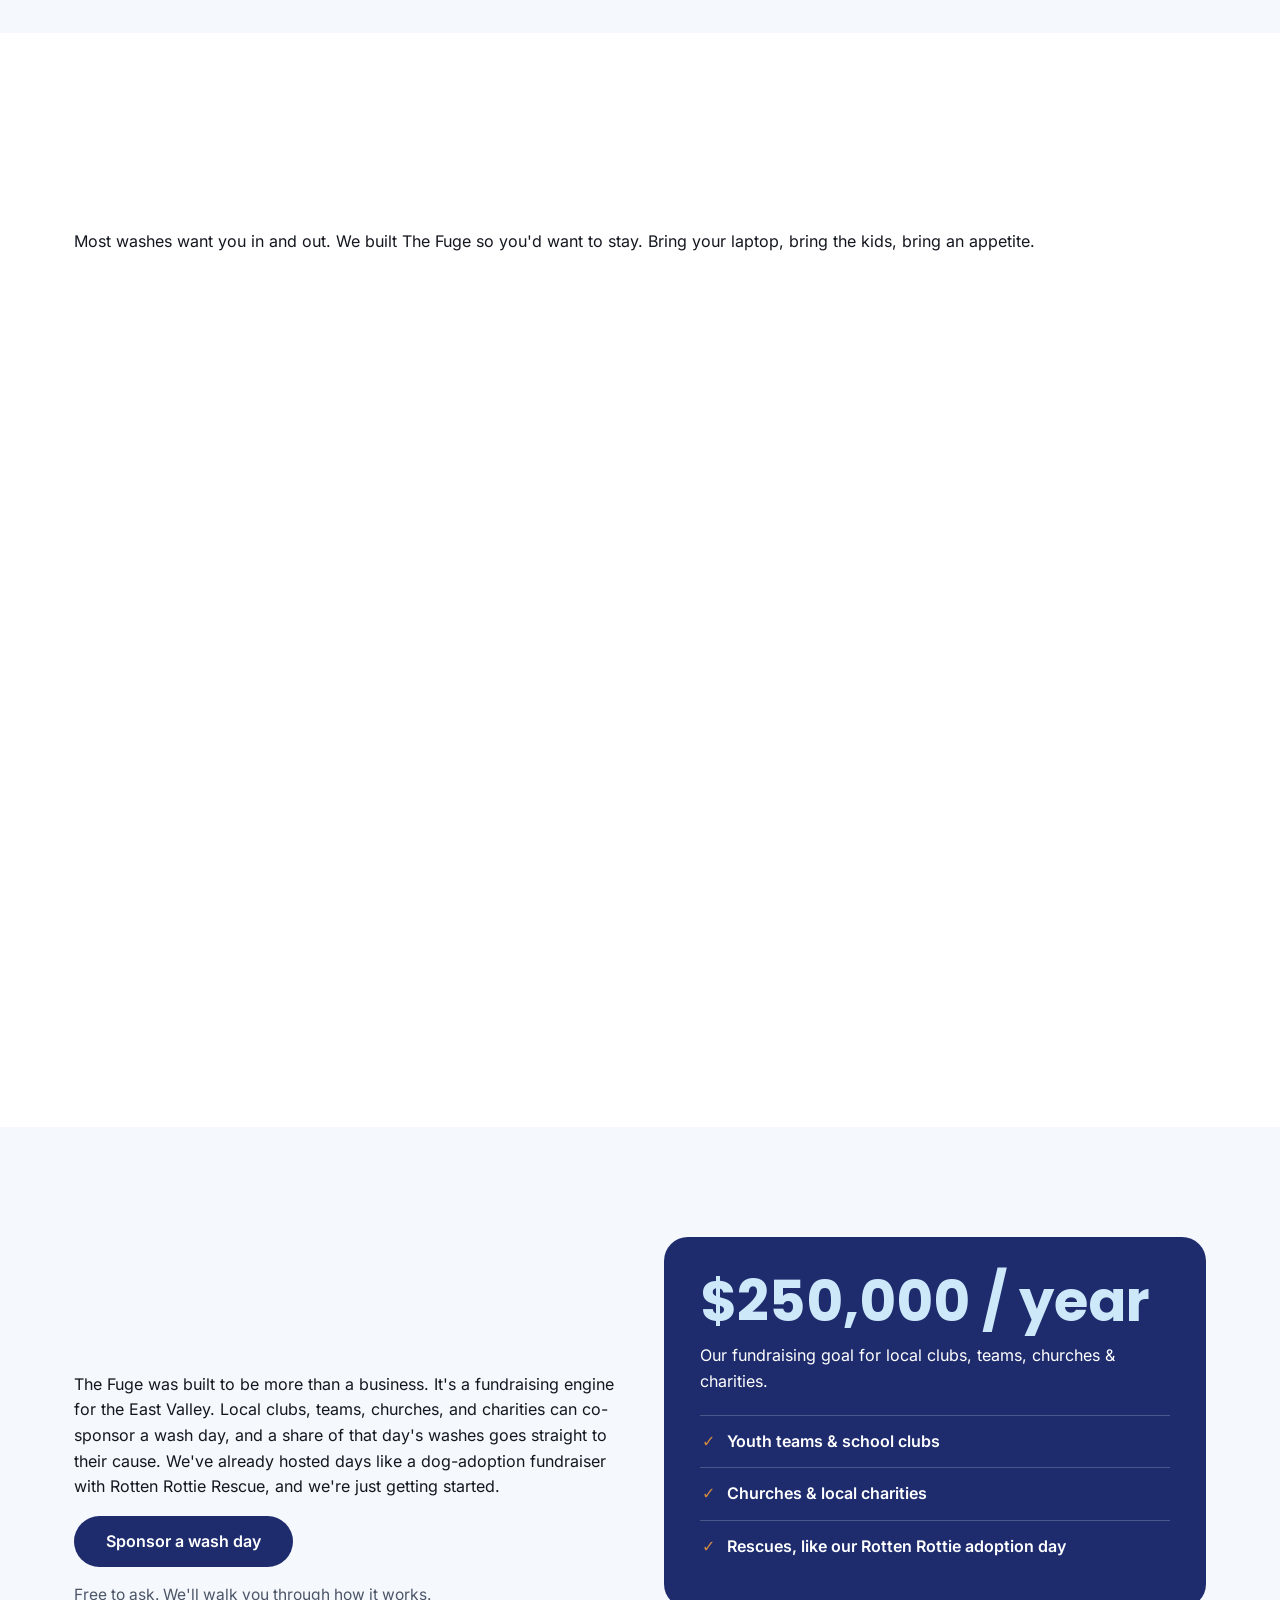
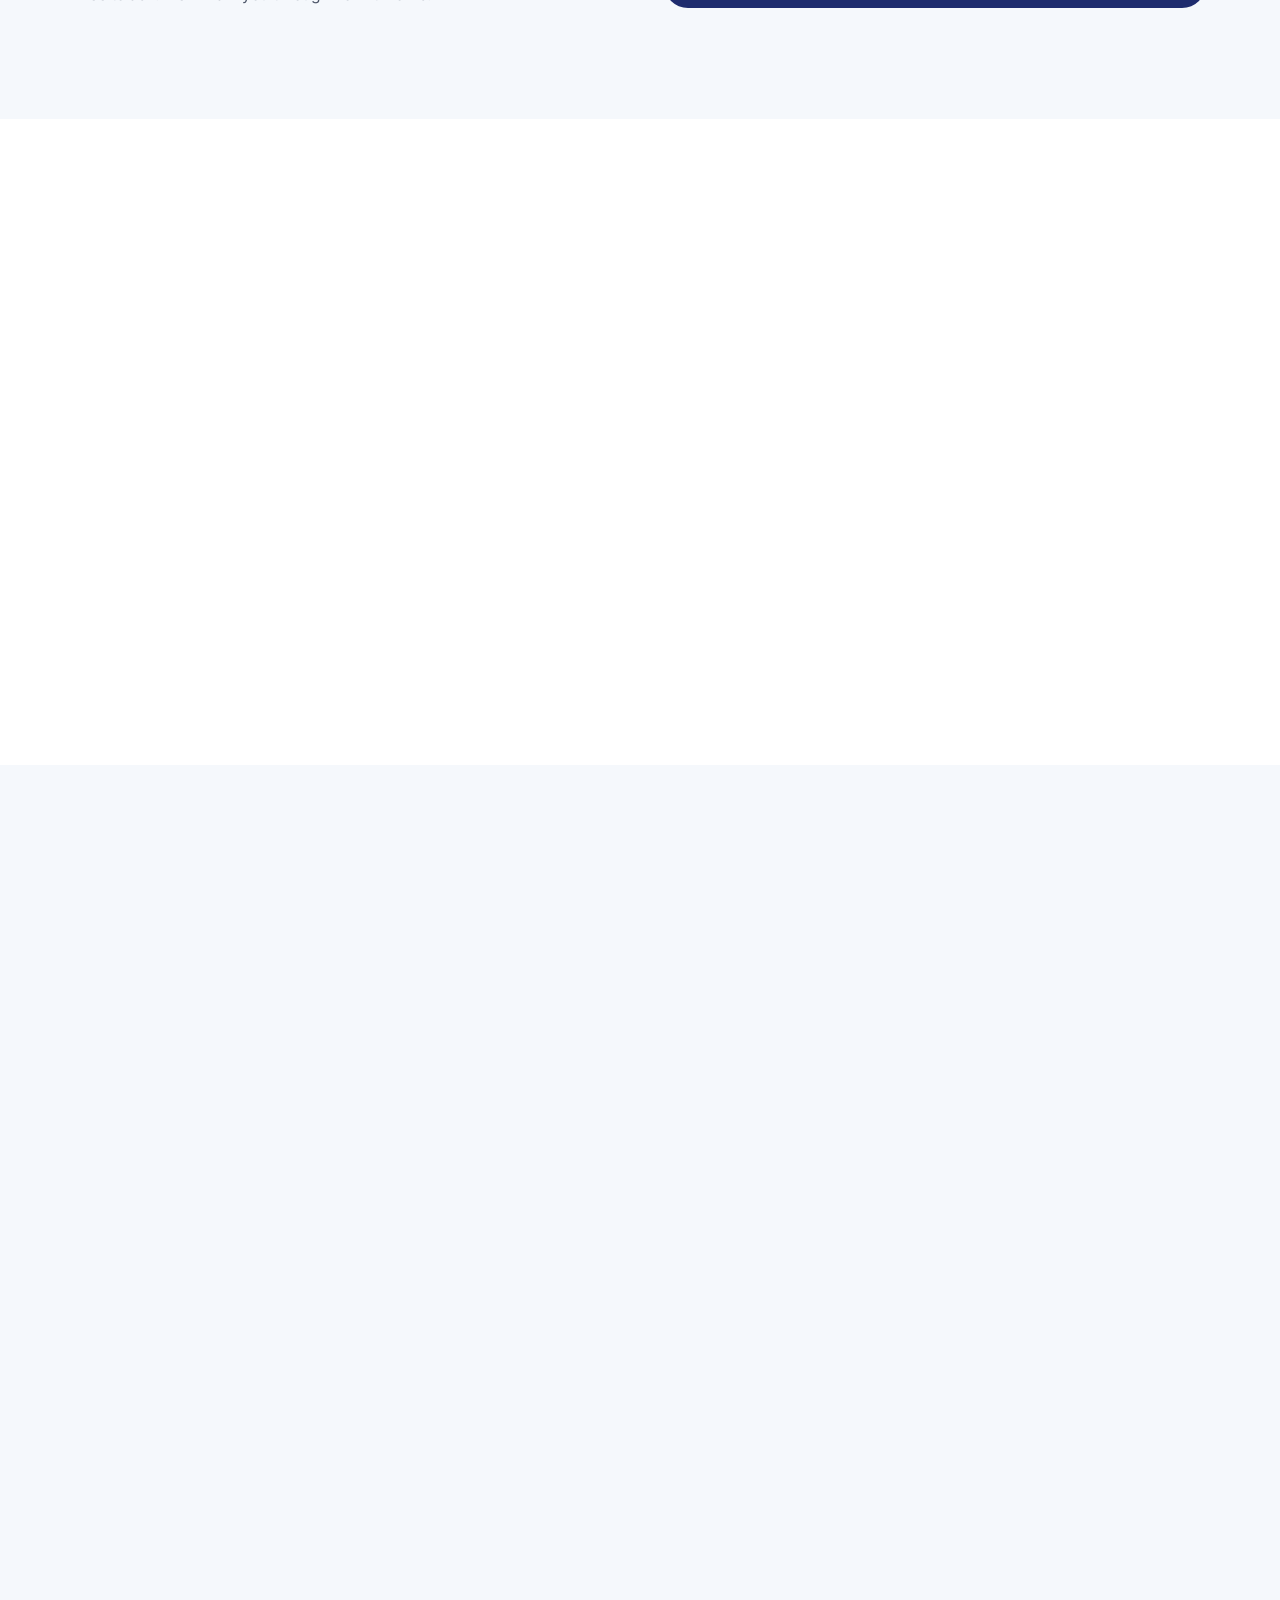
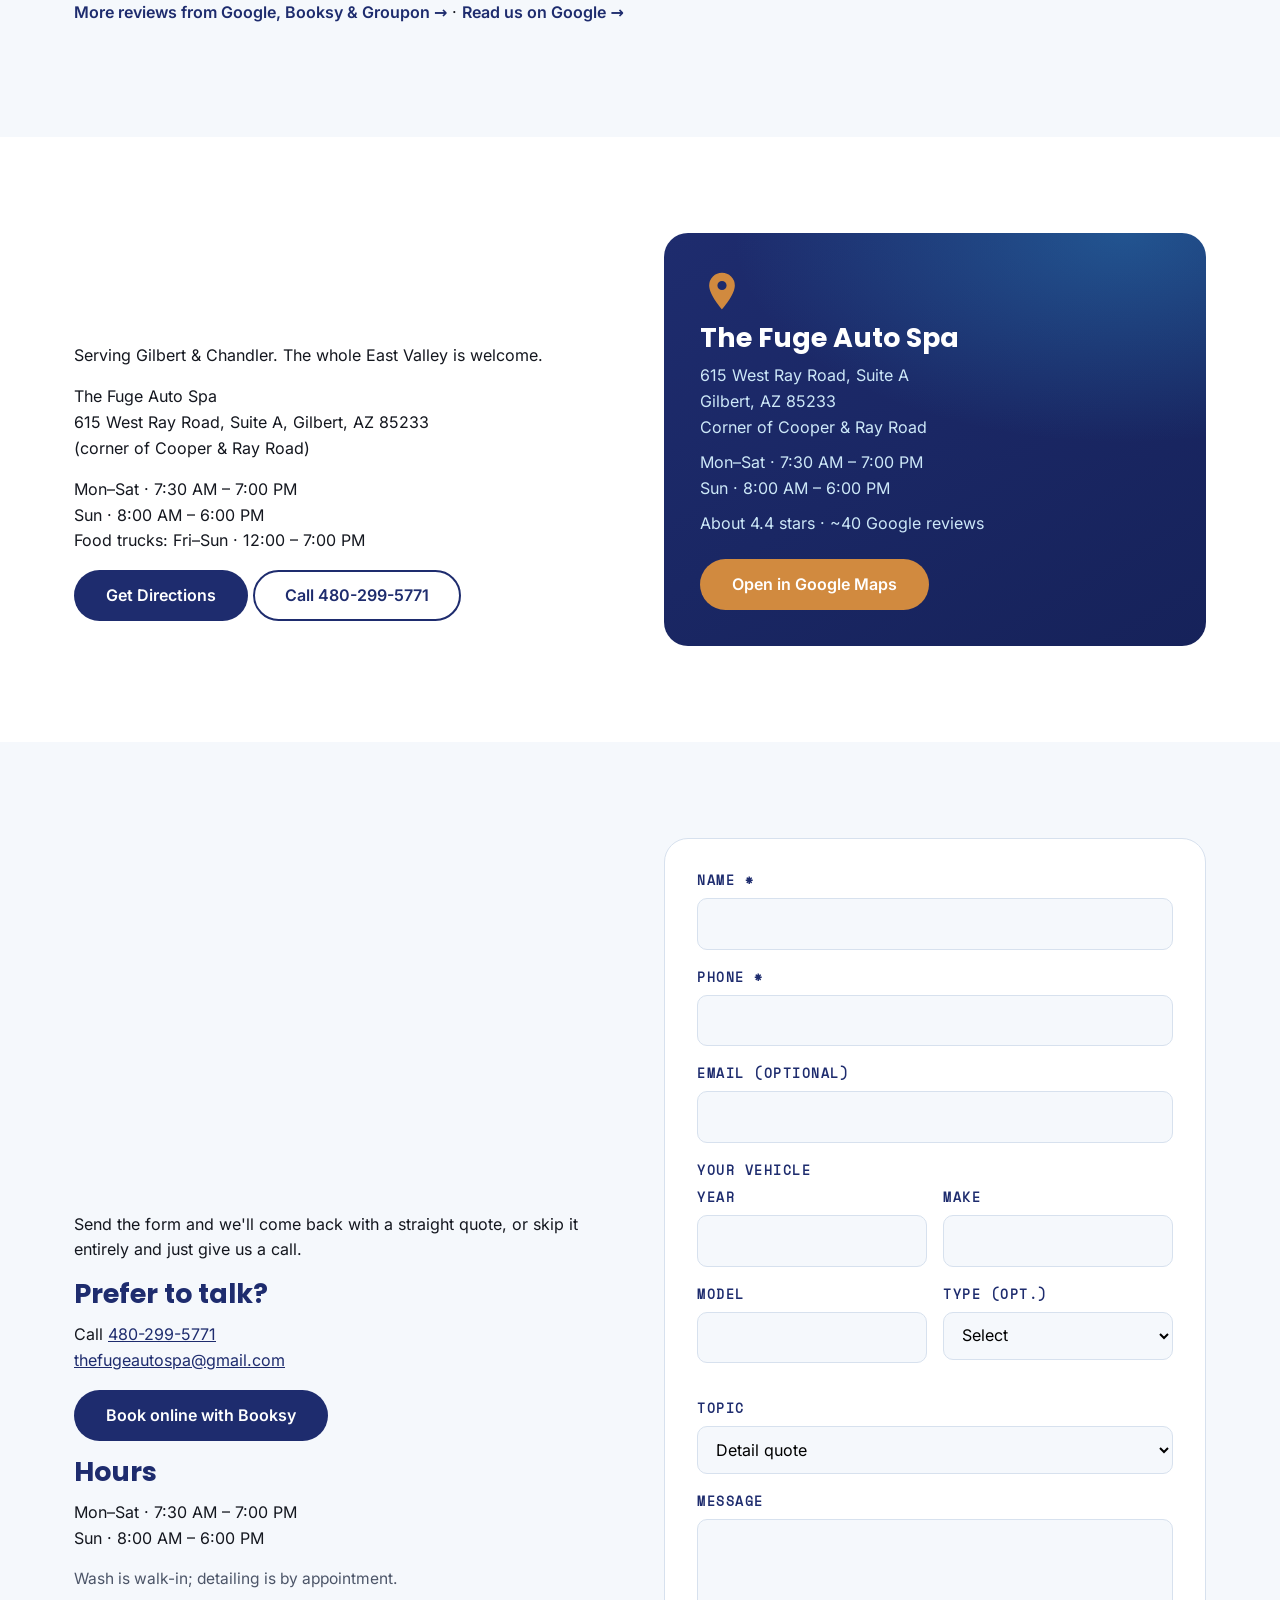
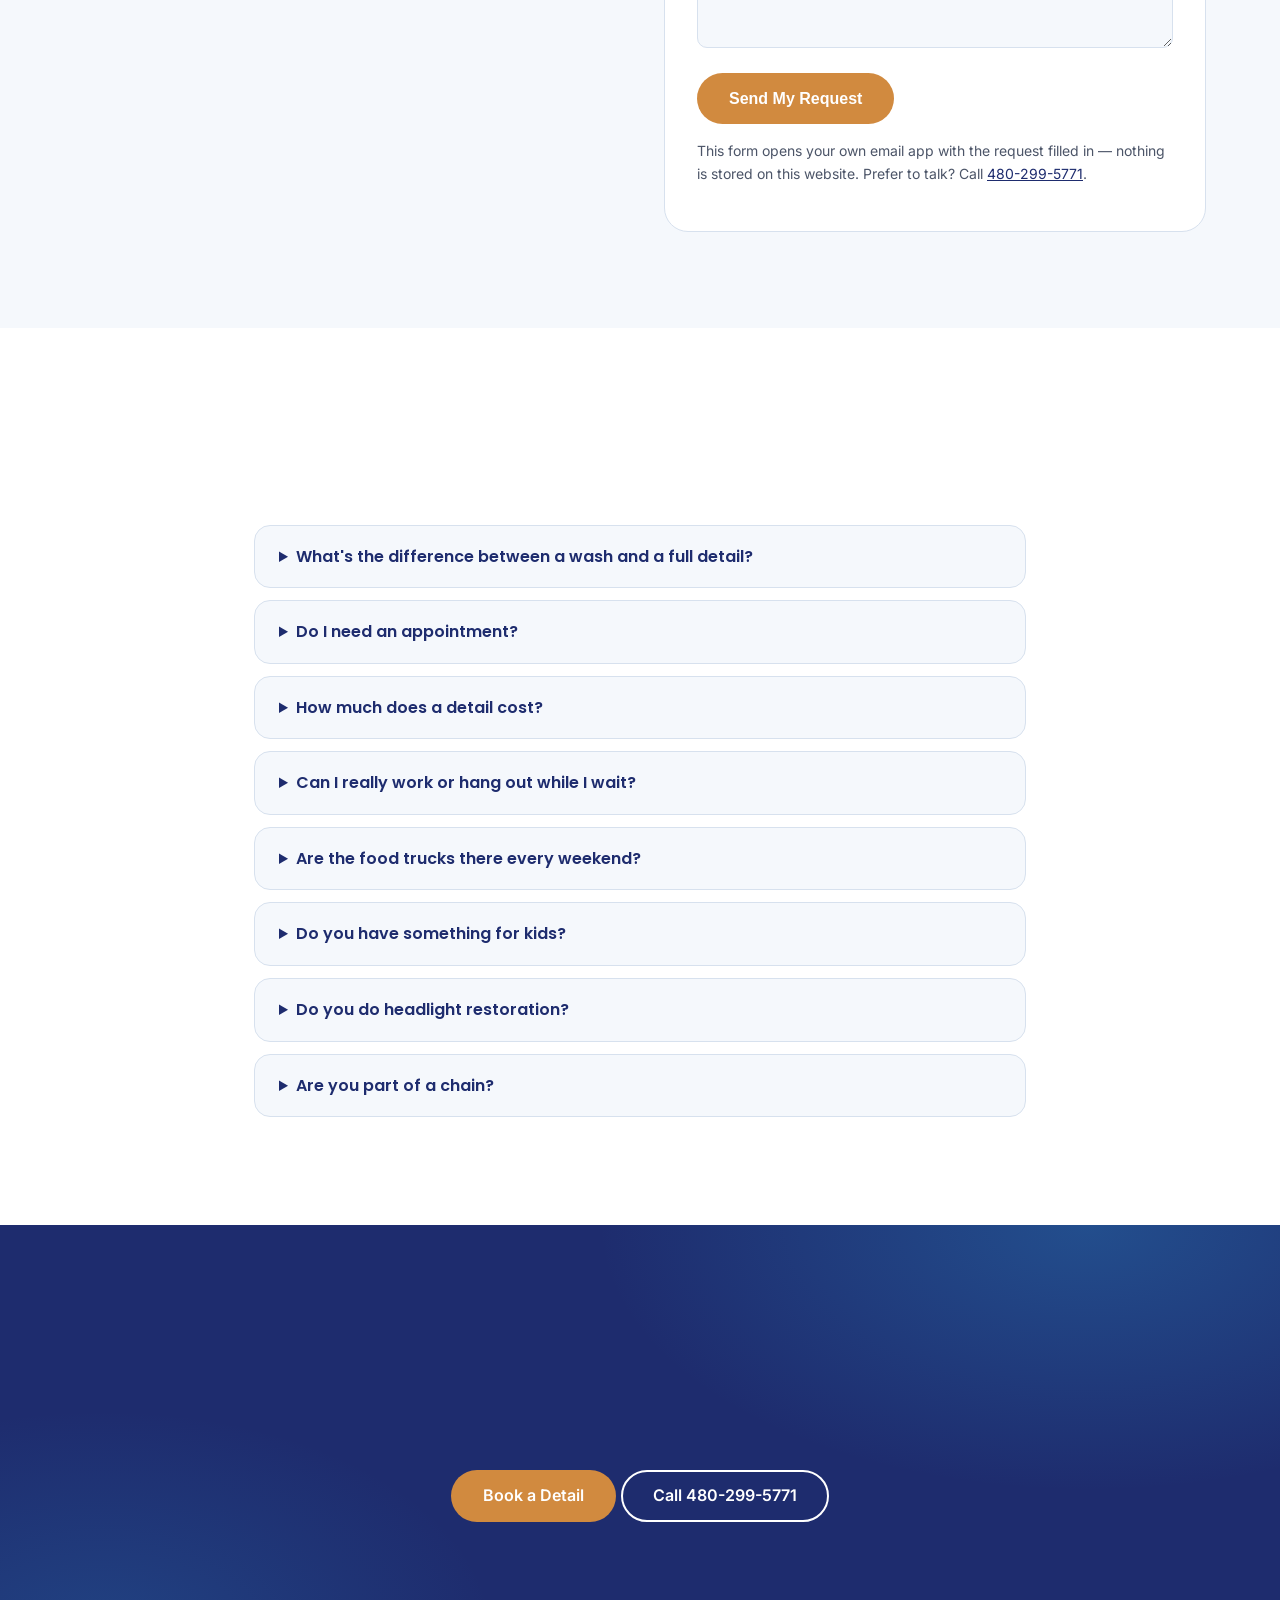
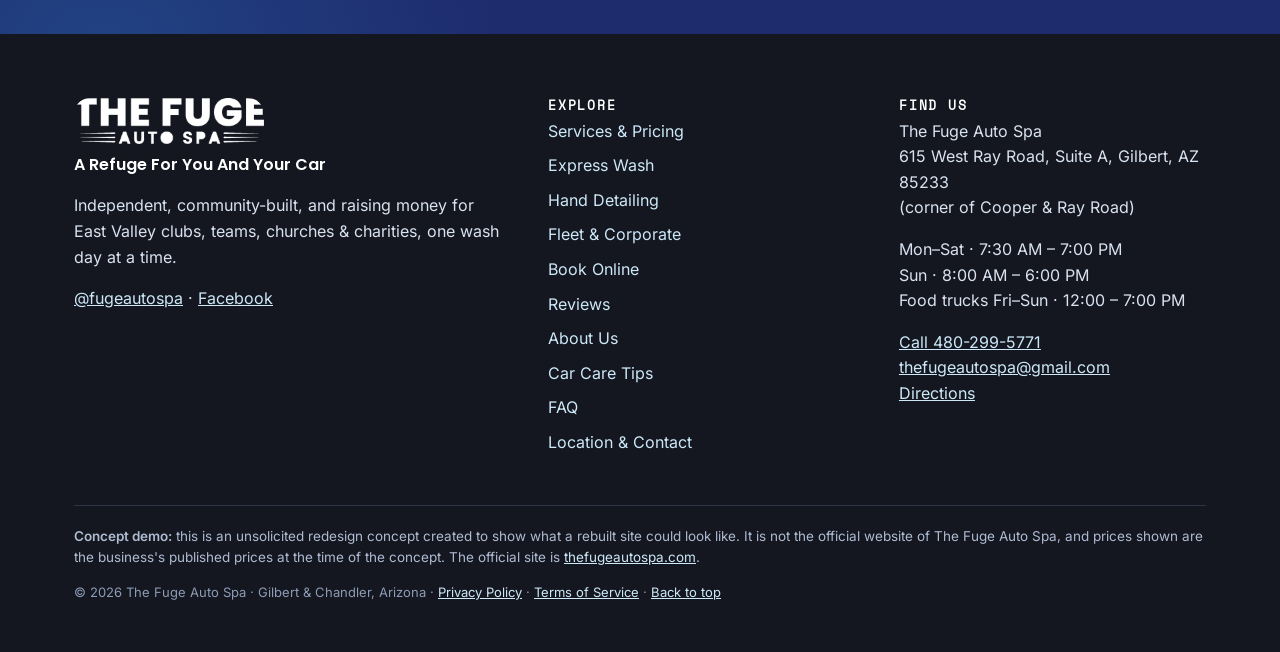
==== commit b3755905: "Extend scroll-reveal across homepage sections incl. reviews (1:1 motion, failure-safe)" ====
--- a/index.html
+++ b/index.html
@@ -10,7 +10,7 @@
 <link rel="icon" href="assets/img/favicon.svg" type="image/svg+xml">
 <link rel="preload" href="assets/img/hero.webp" as="image" fetchpriority="high">
 <link rel="preload" href="assets/fonts/poppins-700.woff2" as="font" type="font/woff2" crossorigin>
-<link rel="stylesheet" href="css/styles.css?v=4">
+<link rel="stylesheet" href="css/styles.css?v=5">
 </head>
 <body id="top">
 <a class="skip" href="#main">Skip to content</a>
@@ -69,8 +69,8 @@
   <section class="section sky">
     <div class="circles" aria-hidden="true"><span class="c1"></span><span class="c2 fill"></span><span class="c3"></span></div>
     <div class="wrap">
-      <p class="eyebrow">Why "The Fuge"</p>
-      <h2>More than a car wash: a place to relax and unwind while we take care of your car.</h2>
+      <p class="eyebrow" data-reveal>Why "The Fuge"</p>
+      <h2 data-reveal data-reveal-delay="1">More than a car wash: a place to relax and unwind while we take care of your car.</h2>
       <p>The Fuge is short for <em>refuge</em>. We're an independent, non-chain wash built by neighbors, for neighbors, and the only true full-service wash available within five miles. We'd rather you enjoy the visit than rush through it.</p>
       <div class="icon-cols">
         <div class="icon-col">
@@ -94,26 +94,26 @@
 
   <section class="section alt">
     <div class="wrap">
-      <p class="eyebrow">01 · The Car Wash</p>
-      <h2>Drive up. We'll take it from here.</h2>
+      <p class="eyebrow" data-reveal>01 · The Car Wash</p>
+      <h2 data-reveal data-reveal-delay="1">Drive up. We'll take it from here.</h2>
       <p>No appointment needed. Pull in off Ray Road, pick your wash, and enjoy the lounge while we work. Great wash, great price.</p>
       <div class="cards">
-      <article class="card">
+      <article class="card" data-reveal>
         <h3>Express Wash</h3><p>Quick exterior clean.</p>
         <ul class="checklist"><li>Exterior wash</li><li>Walk-in, no appointment</li></ul>
         <p class="price">$11</p>
       </article>
-      <article class="card">
+      <article class="card" data-reveal data-reveal-delay="1">
         <h3>Express Wash Plus</h3><p>Deeper clean, inside &amp; out.</p>
         <ul class="checklist"><li>Deeper clean</li><li>Inside &amp; out</li></ul>
         <p class="price">$16</p>
       </article>
-      <article class="card">
+      <article class="card" data-reveal data-reveal-delay="2">
         <h3>Express Wash Premium</h3><p>Our best express wash.</p>
         <ul class="checklist"><li>Best express wash</li><li>Inside &amp; out</li></ul>
         <p class="price">$19</p>
       </article>
-      <article class="card">
+      <article class="card" data-reveal data-reveal-delay="3">
         <h3>Express Wash Platinum</h3><p>The ultimate express clean.</p>
         <ul class="checklist"><li>Ultimate express clean</li><li>Inside &amp; out</li></ul>
         <p class="price">$22</p>
@@ -125,11 +125,11 @@
 
   <section class="section">
     <div class="wrap">
-      <p class="eyebrow">02 · Detailing</p>
-      <h2>Detailing worth booking ahead for.</h2>
+      <p class="eyebrow" data-reveal>02 · Detailing</p>
+      <h2 data-reveal data-reveal-delay="1">Detailing worth booking ahead for.</h2>
       <p>By-appointment interior and exterior detailing for Gilbert and Chandler, done thoroughly, not quickly. Book online in a couple of taps, or send the form below and we'll set it up together.</p>
       <div class="cards">
-      <article class="card">
+      <article class="card" data-reveal>
         <h3>Signature Interior Detail</h3>
         <p>Seats, carpets, panels, and glass reset to fresh. Ideal for daily drivers that have collected crumbs, dust, and clutter.</p>
         <p class="meta">Small cars &amp; sedans · 3 hr</p>
@@ -137,7 +137,7 @@
         <p class="card-note">Oversize interiors (large trucks, minivans, large SUVs): $225</p>
         <a class="text-link" href="book.html">Book now →</a>
       </article>
-      <article class="card">
+      <article class="card" data-reveal data-reveal-delay="1">
         <p class="badge">Most loved</p>
         <h3>Signature Interior &amp; Exterior</h3>
         <p>Our most popular full detail. Everything in the interior and exterior details, combined, for a complete inside-and-out reset.</p>
@@ -145,7 +145,7 @@
         <p class="price">$400</p>
         <a class="text-link" href="book.html">Book now →</a>
       </article>
-      <article class="card">
+      <article class="card" data-reveal data-reveal-delay="2">
         <h3>Signature Exterior Detail</h3>
         <p>Exterior wash and ceramic wax, wheels and tires wiped down, glass cleaned inside and out. We'll recommend a clay bar or headlight restoration add-on if your paint needs a deeper fix.</p>
         <p class="meta">3 hr</p>
@@ -159,19 +159,19 @@
 
   <section class="section alt">
     <div class="wrap">
-      <p class="eyebrow">03 · The Experience</p>
-      <h2>The wait is the whole point.</h2>
+      <p class="eyebrow" data-reveal>03 · The Experience</p>
+      <h2 data-reveal data-reveal-delay="1">The wait is the whole point.</h2>
       <p>Most washes want you in and out. We built The Fuge so you'd want to stay. Bring your laptop, bring the kids, bring an appetite.</p>
       <div class="cards">
-        <article class="card">
+        <article class="card" data-reveal data-reveal-delay="3">
           <img loading="lazy" decoding="async" src="assets/img/workspace.webp" alt="Wood work bar with leather stools, outlets, and a laptop in the lounge at The Fuge Auto Spa" width="960" height="720">
           <h3>A lounge you can actually work from</h3>
           <p>Ten remote-work stations with high-speed internet, power at every seat, free WiFi, and natural light everywhere. Take the meeting, clear the inbox. Your car will be ready when you are.</p>
           <ul class="checklist"><li>10 work stations</li><li>Free high-speed WiFi</li><li>Power at every seat</li><li>Natural lighting</li></ul>
         </article>
-        <article class="card"><img data-reveal data-reveal-delay="2" loading="lazy" decoding="async" src="assets/img/putting-green.webp" alt="Putting green with paver stepping stones at The Fuge Auto Spa in Gilbert" width="720" height="540"><h3>Putting green</h3><p>Free for wash and detail customers. Work on the short game while we work on the shine.</p></article>
-        <article class="card"><h3>Kids' corner</h3><p>A big chalkboard to draw on and a Little Free Library stocked with free children's books. Happy kids, easy visit.</p></article>
-        <article class="card"><h3>Weekend food trucks</h3><p>A rotating lineup parks here Fri–Sun · 12:00 – 7:00 PM. Grab lunch while your car gets its own treatment.</p></article>
+        <article class="card" data-reveal><img data-reveal data-reveal-delay="2" loading="lazy" decoding="async" src="assets/img/putting-green.webp" alt="Putting green with paver stepping stones at The Fuge Auto Spa in Gilbert" width="720" height="540"><h3>Putting green</h3><p>Free for wash and detail customers. Work on the short game while we work on the shine.</p></article>
+        <article class="card" data-reveal data-reveal-delay="1"><h3>Kids' corner</h3><p>A big chalkboard to draw on and a Little Free Library stocked with free children's books. Happy kids, easy visit.</p></article>
+        <article class="card" data-reveal data-reveal-delay="2"><h3>Weekend food trucks</h3><p>A rotating lineup parks here Fri–Sun · 12:00 – 7:00 PM. Grab lunch while your car gets its own treatment.</p></article>
       </div>
     </div>
   </section>
@@ -179,8 +179,8 @@
   <section class="section">
     <div class="wrap two-col">
       <div>
-        <p class="eyebrow">04 · Community</p>
-        <h2>Every wash gives something back.</h2>
+        <p class="eyebrow" data-reveal>04 · Community</p>
+        <h2 data-reveal data-reveal-delay="1">Every wash gives something back.</h2>
         <p>The Fuge was built to be more than a business. It's a fundraising engine for the East Valley. Local clubs, teams, churches, and charities can co-sponsor a wash day, and a share of that day's washes goes straight to their cause. We've already hosted days like a dog-adoption fundraiser with Rotten Rottie Rescue, and we're just getting started.</p>
         <p><a class="btn btn-navy" href="contact.html">Sponsor a wash day</a></p>
         <p class="note">Free to ask. We'll walk you through how it works.</p>
@@ -212,23 +212,23 @@
 
   <section class="section">
     <div class="wrap">
-      <p class="eyebrow">06 · Word of Mouth</p>
-      <h2>Don't take our word for it.</h2>
-      <p class="aggregate">Real reviews from real neighbors. The Fuge holds about <strong>4.4 stars across roughly 40 Google reviews</strong> <span class="stars" aria-label="4.4 out of 5 stars"><svg viewBox="0 0 24 24" aria-hidden="true"><path d="M12 2l2.9 6.3 6.9.8-5.1 4.7 1.4 6.8L12 17.3 5.9 20.6l1.4-6.8L2.2 9.1l6.9-.8z"/></svg><svg viewBox="0 0 24 24" aria-hidden="true"><path d="M12 2l2.9 6.3 6.9.8-5.1 4.7 1.4 6.8L12 17.3 5.9 20.6l1.4-6.8L2.2 9.1l6.9-.8z"/></svg><svg viewBox="0 0 24 24" aria-hidden="true"><path d="M12 2l2.9 6.3 6.9.8-5.1 4.7 1.4 6.8L12 17.3 5.9 20.6l1.4-6.8L2.2 9.1l6.9-.8z"/></svg><svg viewBox="0 0 24 24" aria-hidden="true"><path d="M12 2l2.9 6.3 6.9.8-5.1 4.7 1.4 6.8L12 17.3 5.9 20.6l1.4-6.8L2.2 9.1l6.9-.8z"/></svg><svg viewBox="0 0 24 24" aria-hidden="true"><path d="M12 2l2.9 6.3 6.9.8-5.1 4.7 1.4 6.8L12 17.3 5.9 20.6l1.4-6.8L2.2 9.1l6.9-.8z"/></svg></span> — read them live rather than trusting a screenshot.</p>
+      <p class="eyebrow" data-reveal>06 · Word of Mouth</p>
+      <h2 data-reveal data-reveal-delay="1">Don't take our word for it.</h2>
+      <p class="aggregate" data-reveal data-reveal-delay="2">Real reviews from real neighbors. The Fuge holds about <strong>4.4 stars across roughly 40 Google reviews</strong> <span class="stars" aria-label="4.4 out of 5 stars"><svg viewBox="0 0 24 24" aria-hidden="true"><path d="M12 2l2.9 6.3 6.9.8-5.1 4.7 1.4 6.8L12 17.3 5.9 20.6l1.4-6.8L2.2 9.1l6.9-.8z"/></svg><svg viewBox="0 0 24 24" aria-hidden="true"><path d="M12 2l2.9 6.3 6.9.8-5.1 4.7 1.4 6.8L12 17.3 5.9 20.6l1.4-6.8L2.2 9.1l6.9-.8z"/></svg><svg viewBox="0 0 24 24" aria-hidden="true"><path d="M12 2l2.9 6.3 6.9.8-5.1 4.7 1.4 6.8L12 17.3 5.9 20.6l1.4-6.8L2.2 9.1l6.9-.8z"/></svg><svg viewBox="0 0 24 24" aria-hidden="true"><path d="M12 2l2.9 6.3 6.9.8-5.1 4.7 1.4 6.8L12 17.3 5.9 20.6l1.4-6.8L2.2 9.1l6.9-.8z"/></svg><svg viewBox="0 0 24 24" aria-hidden="true"><path d="M12 2l2.9 6.3 6.9.8-5.1 4.7 1.4 6.8L12 17.3 5.9 20.6l1.4-6.8L2.2 9.1l6.9-.8z"/></svg></span> — read them live rather than trusting a screenshot.</p>
       <div class="review-grid">
-        <blockquote class="review">
+        <blockquote class="review" data-reveal>
           <p>"I wish I could give this place 100 stars. Ernesto went above and beyond bringing my car back to life. I have a huskey and two little ones and now my car looks brand new again. If you want AMAZING work at a great affordable price this is the place to go. It took about two hours and they have beverages, work tables, and even a kid area. This will Definitely be my go to spot."</p>
           <cite>Elena Morales — Google review</cite>
         </blockquote>
-        <blockquote class="review">
+        <blockquote class="review" data-reveal data-reveal-delay="1">
           <p>"Everyone was super friendly and did an amazing job on my car. It looks brand new again! Really happy with the service and would definitely recommend"</p>
           <cite>Jamie De La Torre — Google review</cite>
         </blockquote>
-        <blockquote class="review">
+        <blockquote class="review" data-reveal data-reveal-delay="2">
           <p>"Wonderful place, owner is very friendly and staff here all did their work very nicely. My vehicle had much dirt inside, I drove half hour here and I got very satisfied with the service. It now looks super neat and clean from both inside and outside. Highly recommend this place to everyone."</p>
           <cite>Chen — Google review</cite>
         </blockquote>
-        <blockquote class="review">
+        <blockquote class="review" data-reveal data-reveal-delay="3">
           <p>"Amazing! Ernesto really paid attention to detail- our car looks better than we thought it could!! They went above and beyond to make sure that we were taken care of. I would (and will!) recommend this to everybody! Great prices, great attention, went the extra mile. We will be back!"</p>
           <cite>Megan Hansen — Google review</cite>
         </blockquote>
@@ -240,8 +240,8 @@
   <section class="section alt" id="visit">
     <div class="wrap two-col">
       <div>
-        <p class="eyebrow">07 · Visit</p>
-        <h2>Corner of Cooper &amp; Ray.</h2>
+        <p class="eyebrow" data-reveal>07 · Visit</p>
+        <h2 data-reveal data-reveal-delay="1">Corner of Cooper &amp; Ray.</h2>
         <p>Serving Gilbert &amp; Chandler. The whole East Valley is welcome.</p>
         <p>The Fuge Auto Spa<br>615 West Ray Road, Suite A, Gilbert, AZ 85233<br>(corner of Cooper &amp; Ray Road)</p>
         <p>Mon–Sat · 7:30 AM – 7:00 PM<br>Sun · 8:00 AM – 6:00 PM<br>Food trucks: Fri–Sun · 12:00 – 7:00 PM</p>
@@ -261,8 +261,8 @@
   <section class="section" id="contact">
     <div class="wrap two-col">
       <div>
-        <p class="eyebrow">08 · Book a Detail</p>
-        <h2>Tell us what you drive. We'll handle the rest.</h2>
+        <p class="eyebrow" data-reveal>08 · Book a Detail</p>
+        <h2 data-reveal data-reveal-delay="1">Tell us what you drive. We'll handle the rest.</h2>
         <p>Send the form and we'll come back with a straight quote, or skip it entirely and just give us a call.</p>
         <h3>Prefer to talk?</h3>
         <p>Call <a href="tel:+14802995771">480-299-5771</a><br><a href="mailto:thefugeautospa@gmail.com">thefugeautospa@gmail.com</a></p>
@@ -312,8 +312,8 @@
 
   <section class="section alt">
     <div class="wrap narrow">
-      <p class="eyebrow">09 · Questions</p>
-      <h2>Good questions, straight answers.</h2>
+      <p class="eyebrow" data-reveal>09 · Questions</p>
+      <h2 data-reveal data-reveal-delay="1">Good questions, straight answers.</h2>
       <details><summary>What's the difference between a wash and a full detail?</summary><p>A wash is the quick, walk-in service: four express tiers from $11 to $22, done while you wait. A detail is a scheduled deep-clean: hours of hands-on work on the interior, exterior, or both, restoring the car rather than just cleaning it.</p></details>
       <details><summary>Do I need an appointment?</summary><p>Not for a wash. Just drive up any time: Mon–Sat 7:30 AM to 7:00 PM, or Sunday 8:00 AM to 6:00 PM. Detailing is by appointment so we can give your car the time it deserves; book online through Booksy, send the form above, or give us a call.</p></details>
       <details><summary>How much does a detail cost?</summary><p>Signature details run $150 for interior on small cars and sedans ($225 for oversize interiors like large trucks, minivans, and large SUVs), $200 for exterior, and $400 for both. The full-day Platinum detail is $800 for a sedan or wagon and $995 for oversize vehicles, and add-ons like headlight restoration ($80) or ceramic wax ($150) are available a la carte.</p></details>
@@ -327,8 +327,8 @@
 
   <section class="cta-band">
     <div class="wrap">
-      <p class="eyebrow">Ready when you are</p>
-      <h2>Your car gets the spa. You get the refuge.</h2>
+      <p class="eyebrow" data-reveal>Ready when you are</p>
+      <h2 data-reveal data-reveal-delay="1">Your car gets the spa. You get the refuge.</h2>
       <p><a class="btn btn-copper" href="book.html">Book a Detail</a> <a class="btn btn-ghost" href="tel:+14802995771">Call 480-299-5771</a></p>
     </div>
   </section>
@@ -373,6 +373,6 @@
   <span class="qa-divider" aria-hidden="true"></span>
   <a href="https://www.google.com/maps/search/?api=1&query=The%20Fuge%20Auto%20Spa%2C%20615%20W%20Ray%20Rd%20Suite%20A%2C%20Gilbert%2C%20AZ%2085233" rel="noopener noreferrer">Directions</a>
 </div>
-<script src="js/main.js?v=4"></script>
+<script src="js/main.js?v=5"></script>
 </body>
 </html>
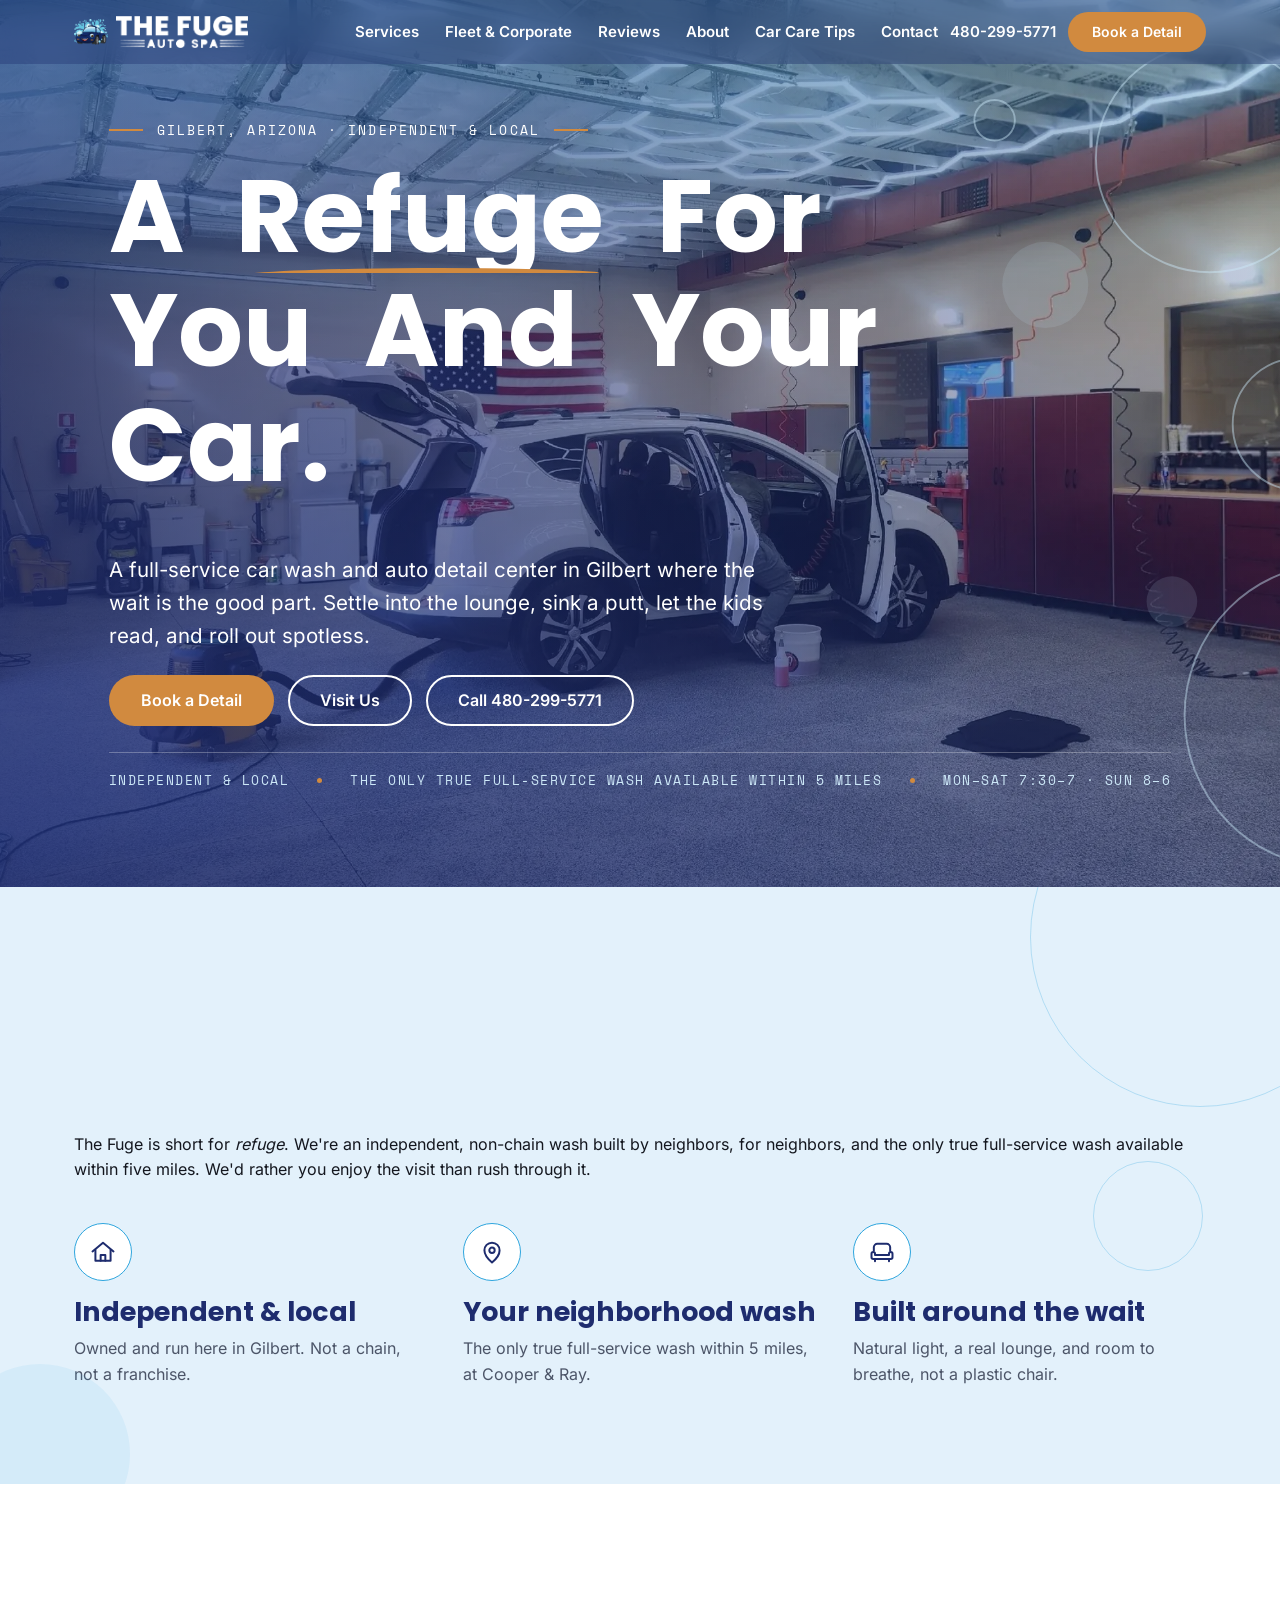
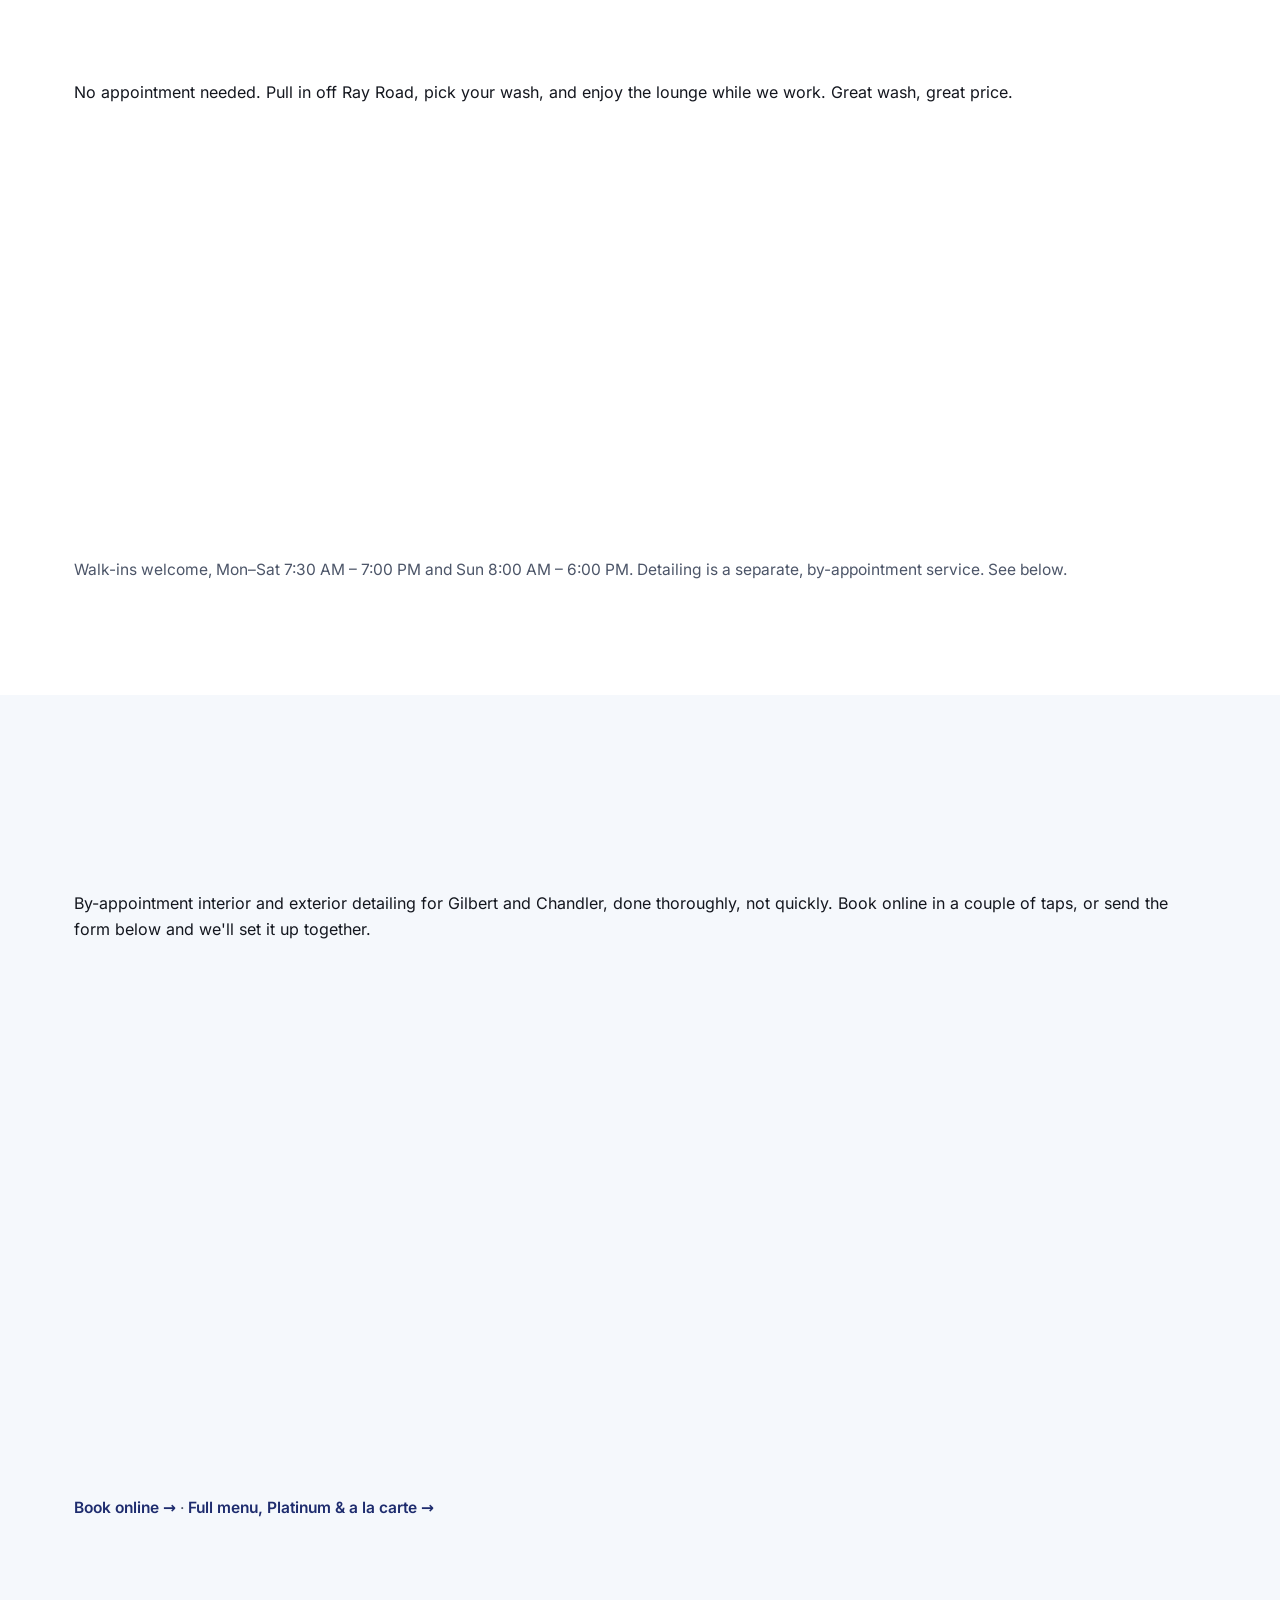
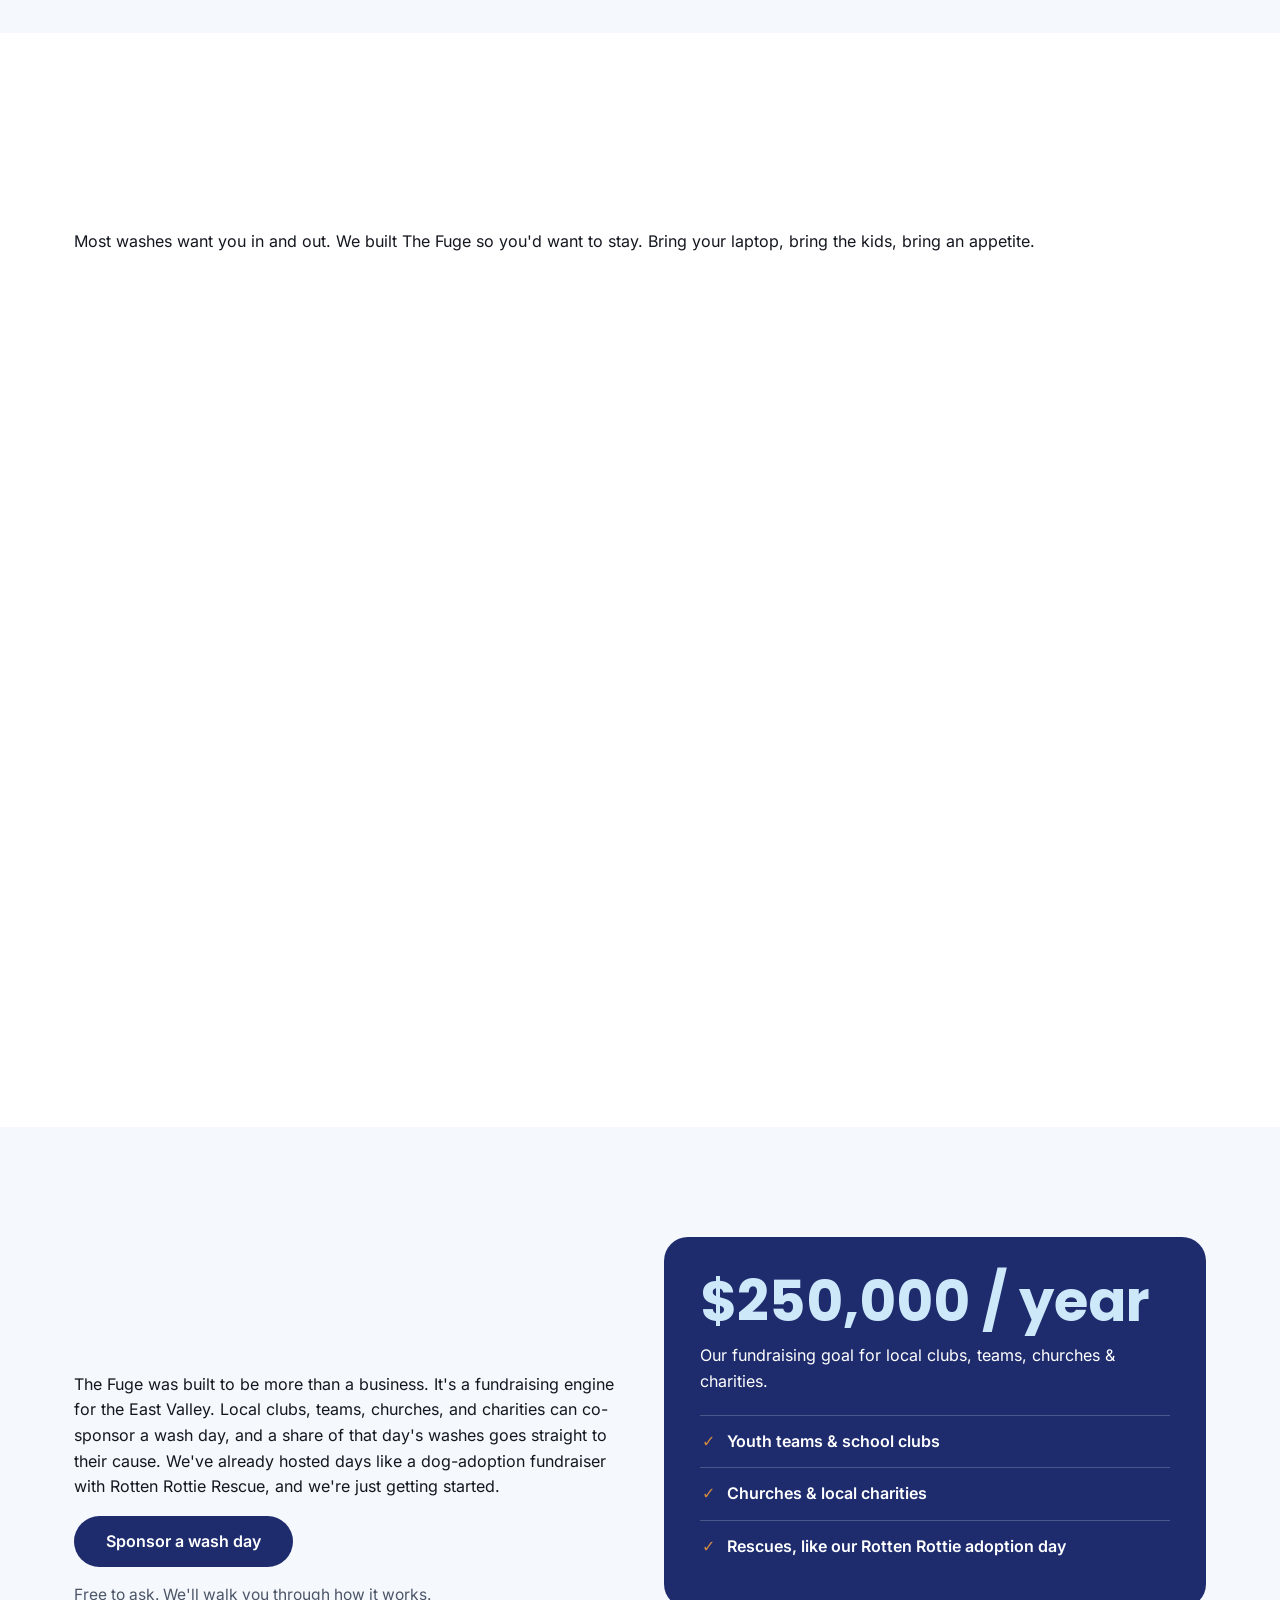
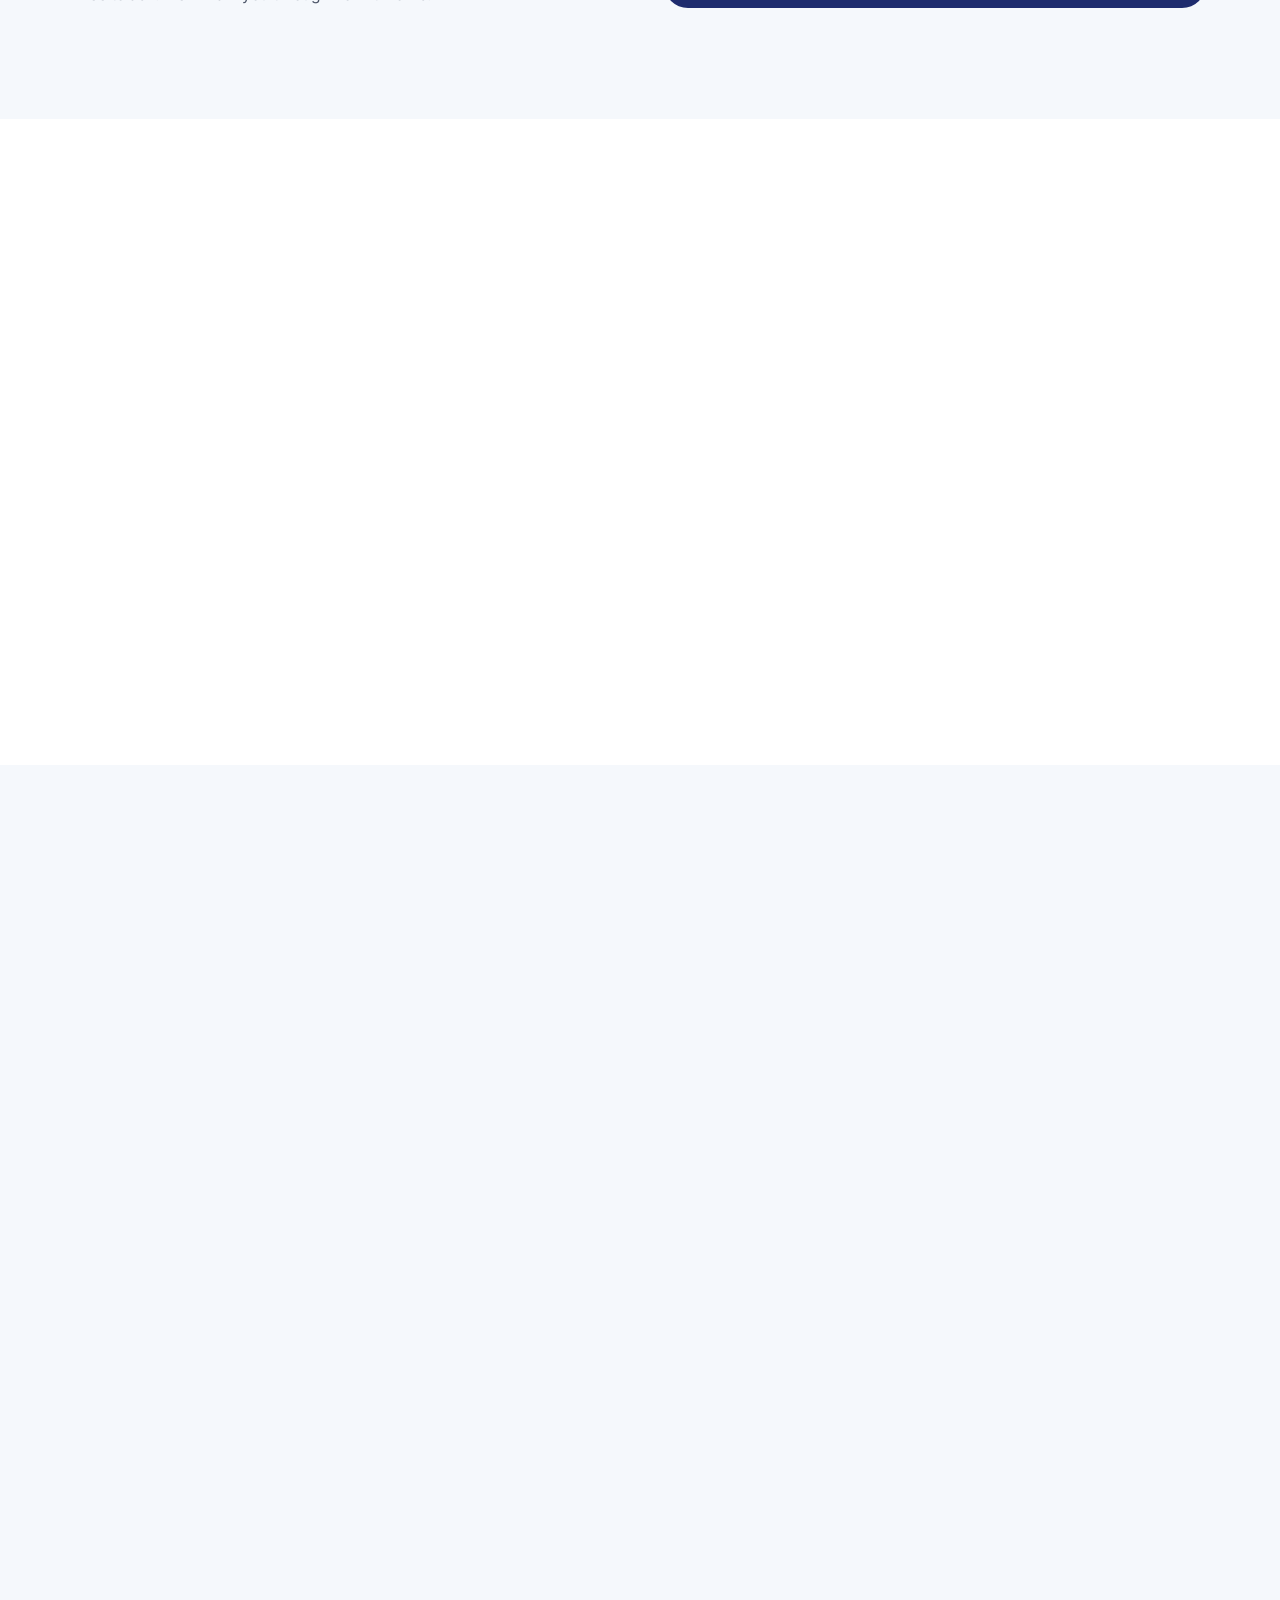
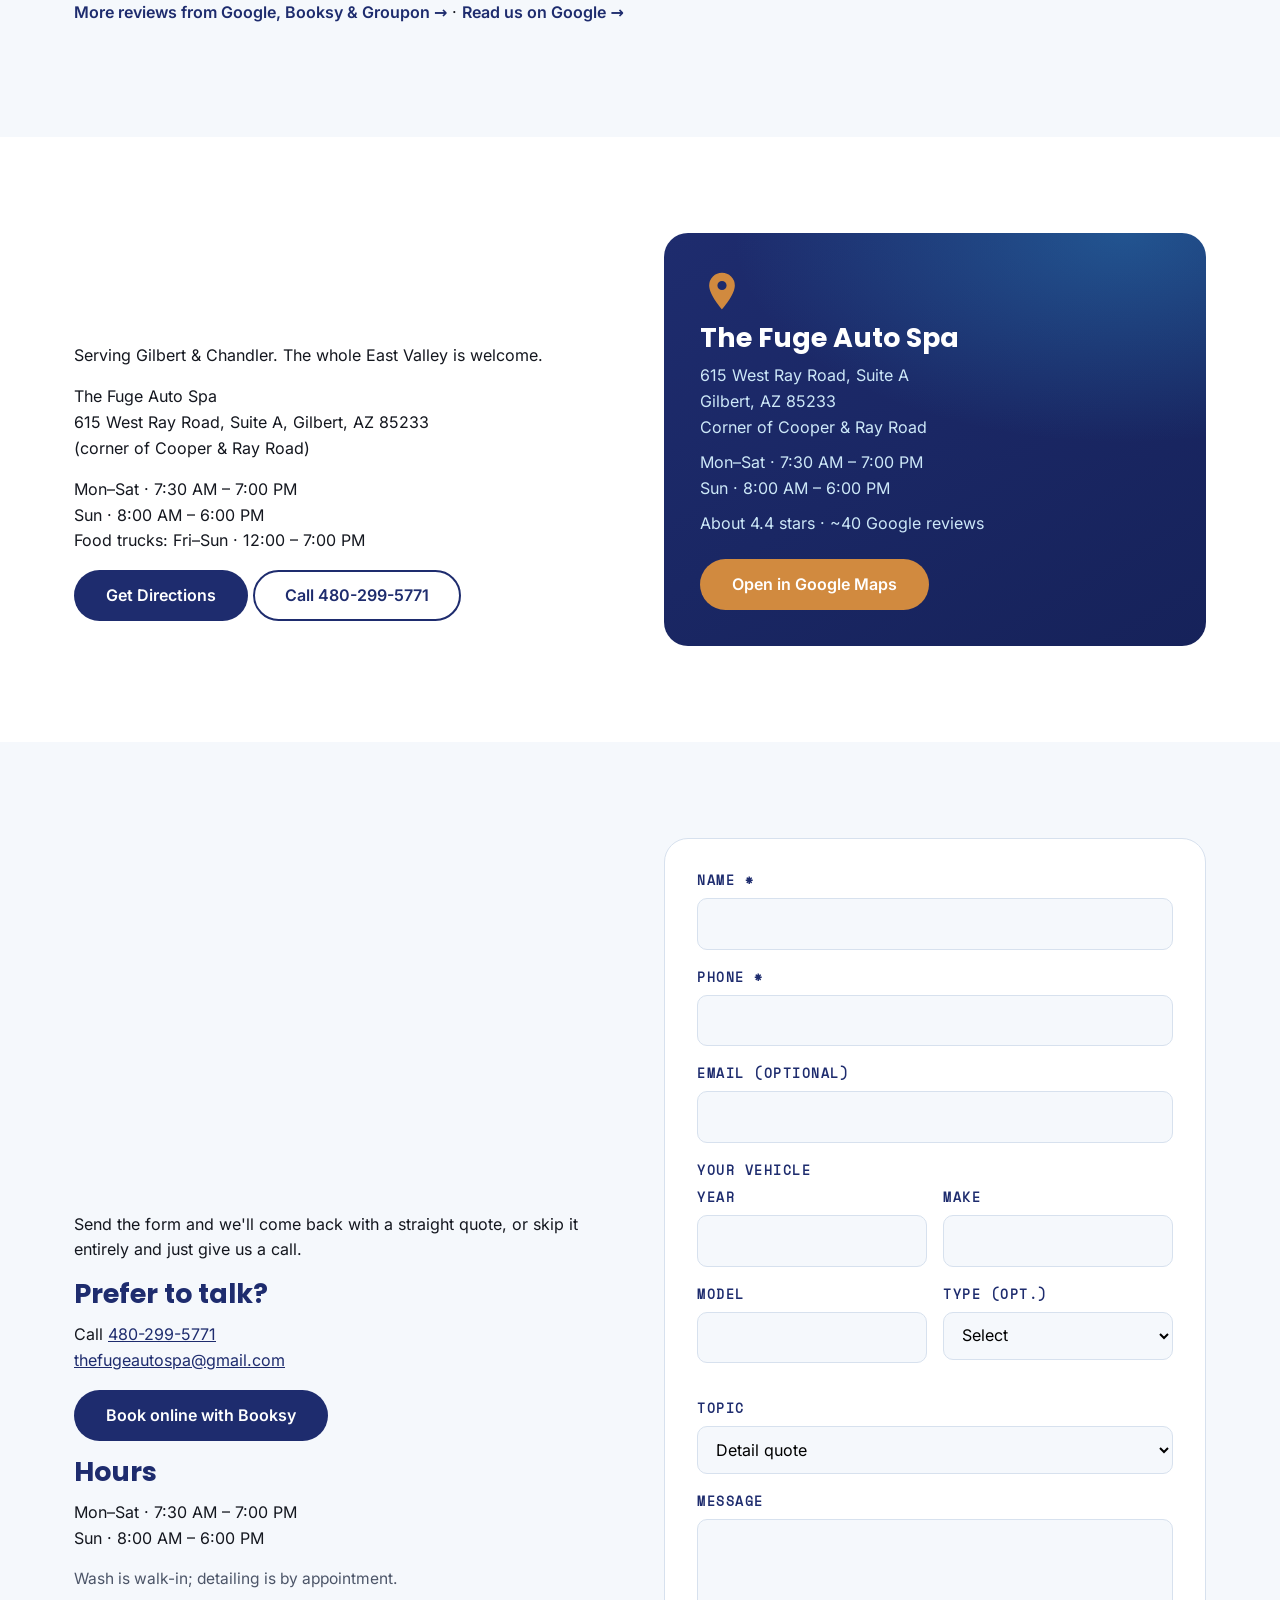
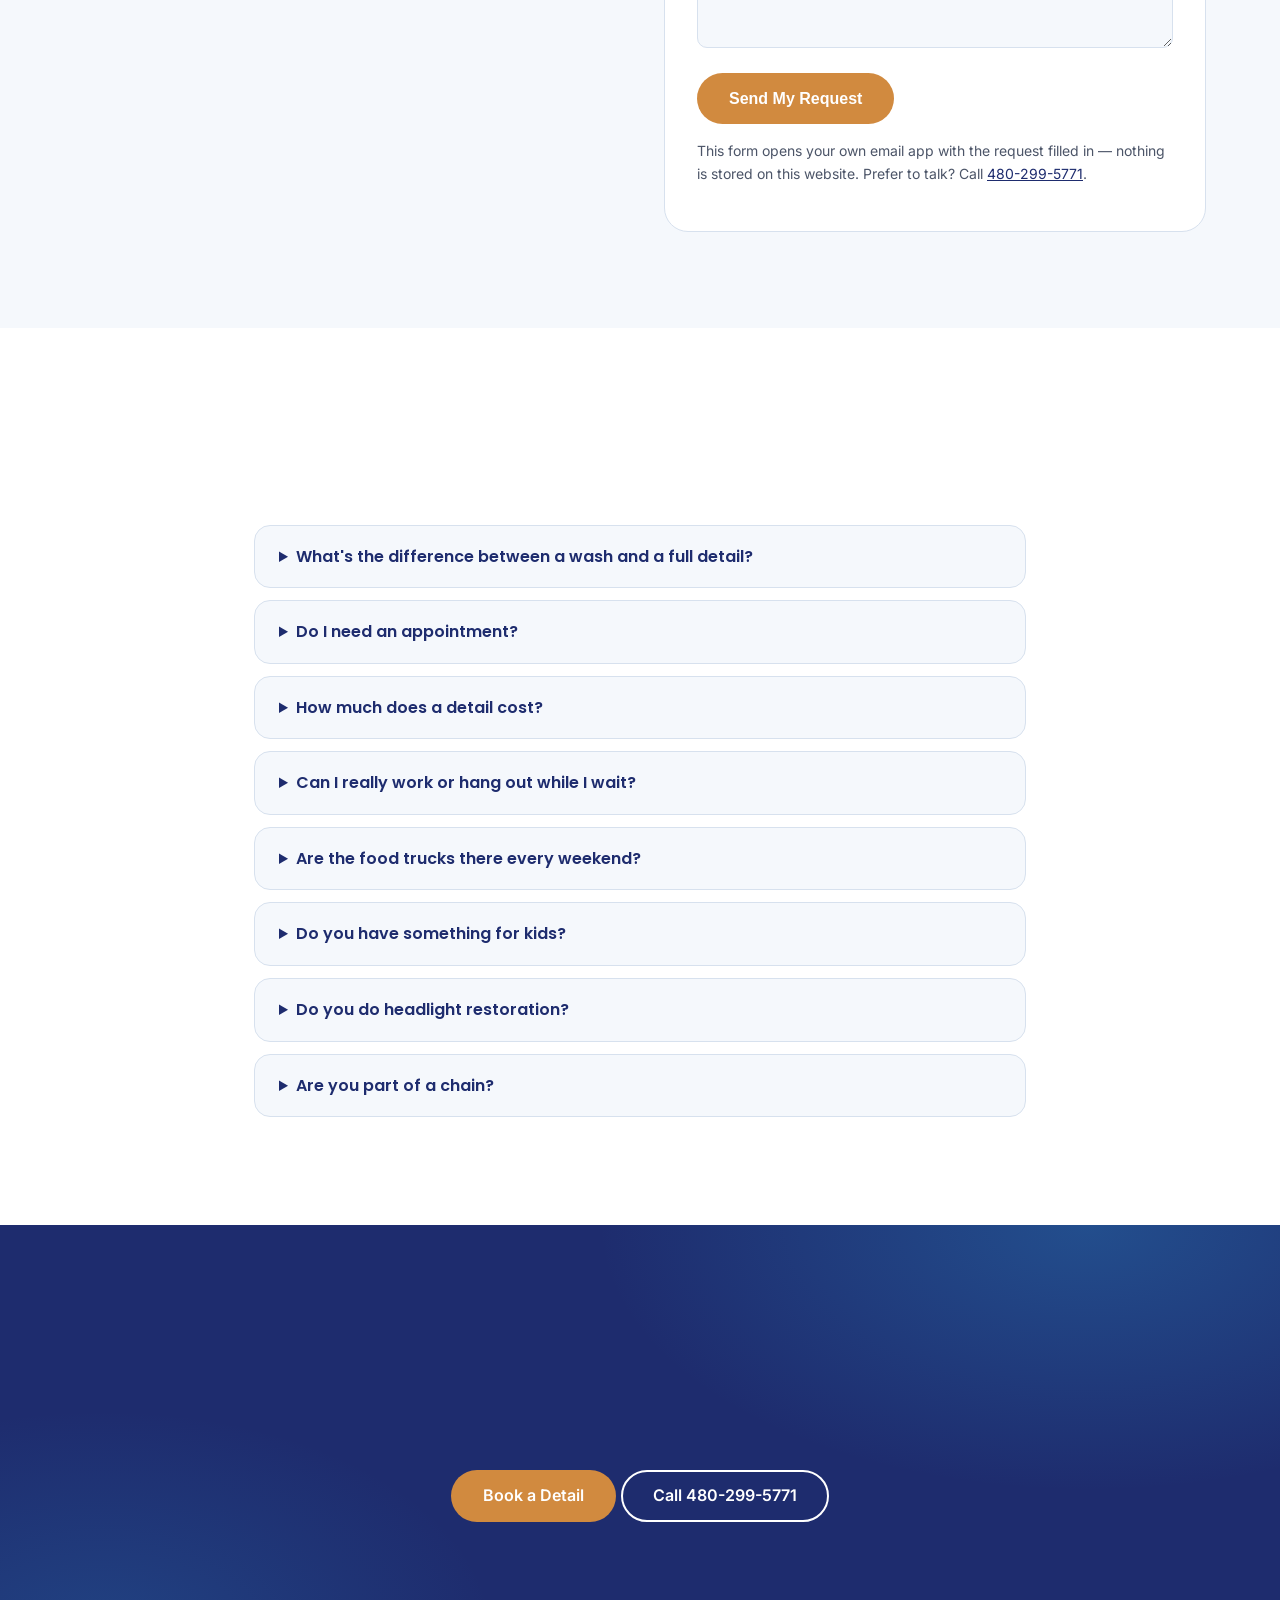
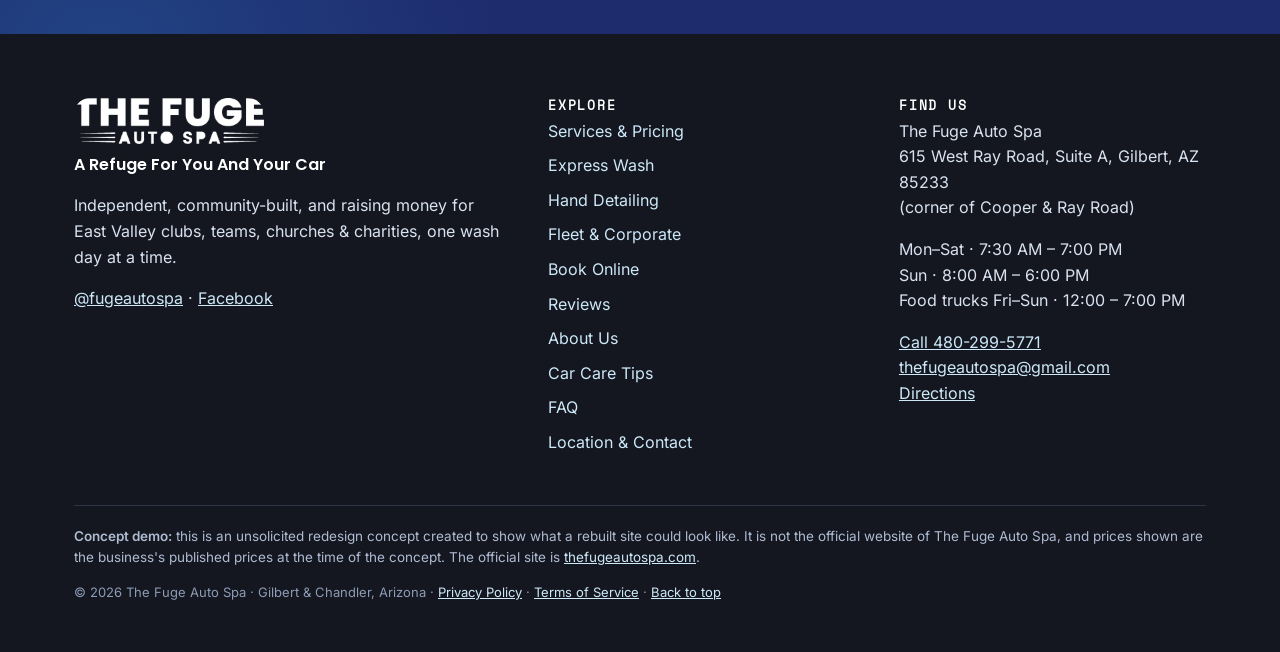
==== commit ad32e18c: "Desktop header: inline nav at top, Menu tab populates on scroll (all pages)" ====
--- a/index.html
+++ b/index.html
@@ -10,7 +10,7 @@
 <link rel="icon" href="assets/img/favicon.svg" type="image/svg+xml">
 <link rel="preload" href="assets/img/hero.webp" as="image" fetchpriority="high">
 <link rel="preload" href="assets/fonts/poppins-700.woff2" as="font" type="font/woff2" crossorigin>
-<link rel="stylesheet" href="css/styles.css?v=5">
+<link rel="stylesheet" href="css/styles.css?v=6">
 </head>
 <body id="top">
 <a class="skip" href="#main">Skip to content</a>
@@ -18,6 +18,15 @@
   <div class="wrap nav">
     <a class="logo" href="index.html"><img class="mark" src="assets/img/mark.png" alt="" width="44" height="32"><img class="wordmark" src="assets/img/wordmark-white.png" alt="The Fuge Auto Spa" width="170" height="42"></a>
     <div class="nav-actions">
+      <nav class="inline-nav" aria-label="Main">
+        <a href="services.html">Services</a>
+        <a href="fleet.html">Fleet &amp; Corporate</a>
+        <a href="reviews.html">Reviews</a>
+        <a href="about.html">About</a>
+        <a href="car-care-tips.html">Car Care Tips</a>
+        <a href="contact.html">Contact</a>
+      </nav>
+      <a class="nav-phone" href="tel:+14802995771">480-299-5771</a>
       <a class="btn btn-copper btn-nav" href="book.html">Book a Detail</a>
       <button class="menu-btn" id="menu-btn" type="button" aria-expanded="false" aria-controls="menu-panel" aria-label="Open menu"><span class="bars"><span></span><span></span><span></span></span>Menu</button>
     </div>
@@ -373,6 +382,6 @@
   <span class="qa-divider" aria-hidden="true"></span>
   <a href="https://www.google.com/maps/search/?api=1&query=The%20Fuge%20Auto%20Spa%2C%20615%20W%20Ray%20Rd%20Suite%20A%2C%20Gilbert%2C%20AZ%2085233" rel="noopener noreferrer">Directions</a>
 </div>
-<script src="js/main.js?v=5"></script>
+<script src="js/main.js?v=6"></script>
 </body>
 </html>
--- a/css/styles.css
+++ b/css/styles.css
@@ -433,3 +433,21 @@
 @media (prefers-reduced-motion: reduce) {
   .js-reveal [data-reveal] { opacity: 1; transform: none; transition: none; }
 }
+
+/* Header behavior (matches original desktop pattern):
+   - Desktop at top: full inline nav + phone, no Menu tab.
+   - Desktop scrolled: inline nav collapses, Menu tab populates.
+   - Below desktop: Menu tab always (inline nav hidden). */
+.inline-nav { display: none; }
+.nav-phone { display: none; }
+@media (min-width: 1100px) {
+  .inline-nav { display: flex; align-items: center; gap: 26px; }
+  .inline-nav a { color: var(--white); text-decoration: none; font-weight: 600; font-size: 15px; white-space: nowrap; }
+  .inline-nav a:hover { text-decoration: underline; text-underline-offset: 4px; }
+  .nav-phone { display: inline-block; color: var(--white); text-decoration: none; font-weight: 700; font-size: 15px; white-space: nowrap; }
+  .nav-phone:hover { text-decoration: underline; text-underline-offset: 4px; }
+  .site-header .menu-btn { display: none; }
+  .site-header.is-scrolled .menu-btn { display: inline-flex; }
+  .site-header.is-scrolled .inline-nav,
+  .site-header.is-scrolled .nav-phone { display: none; }
+}
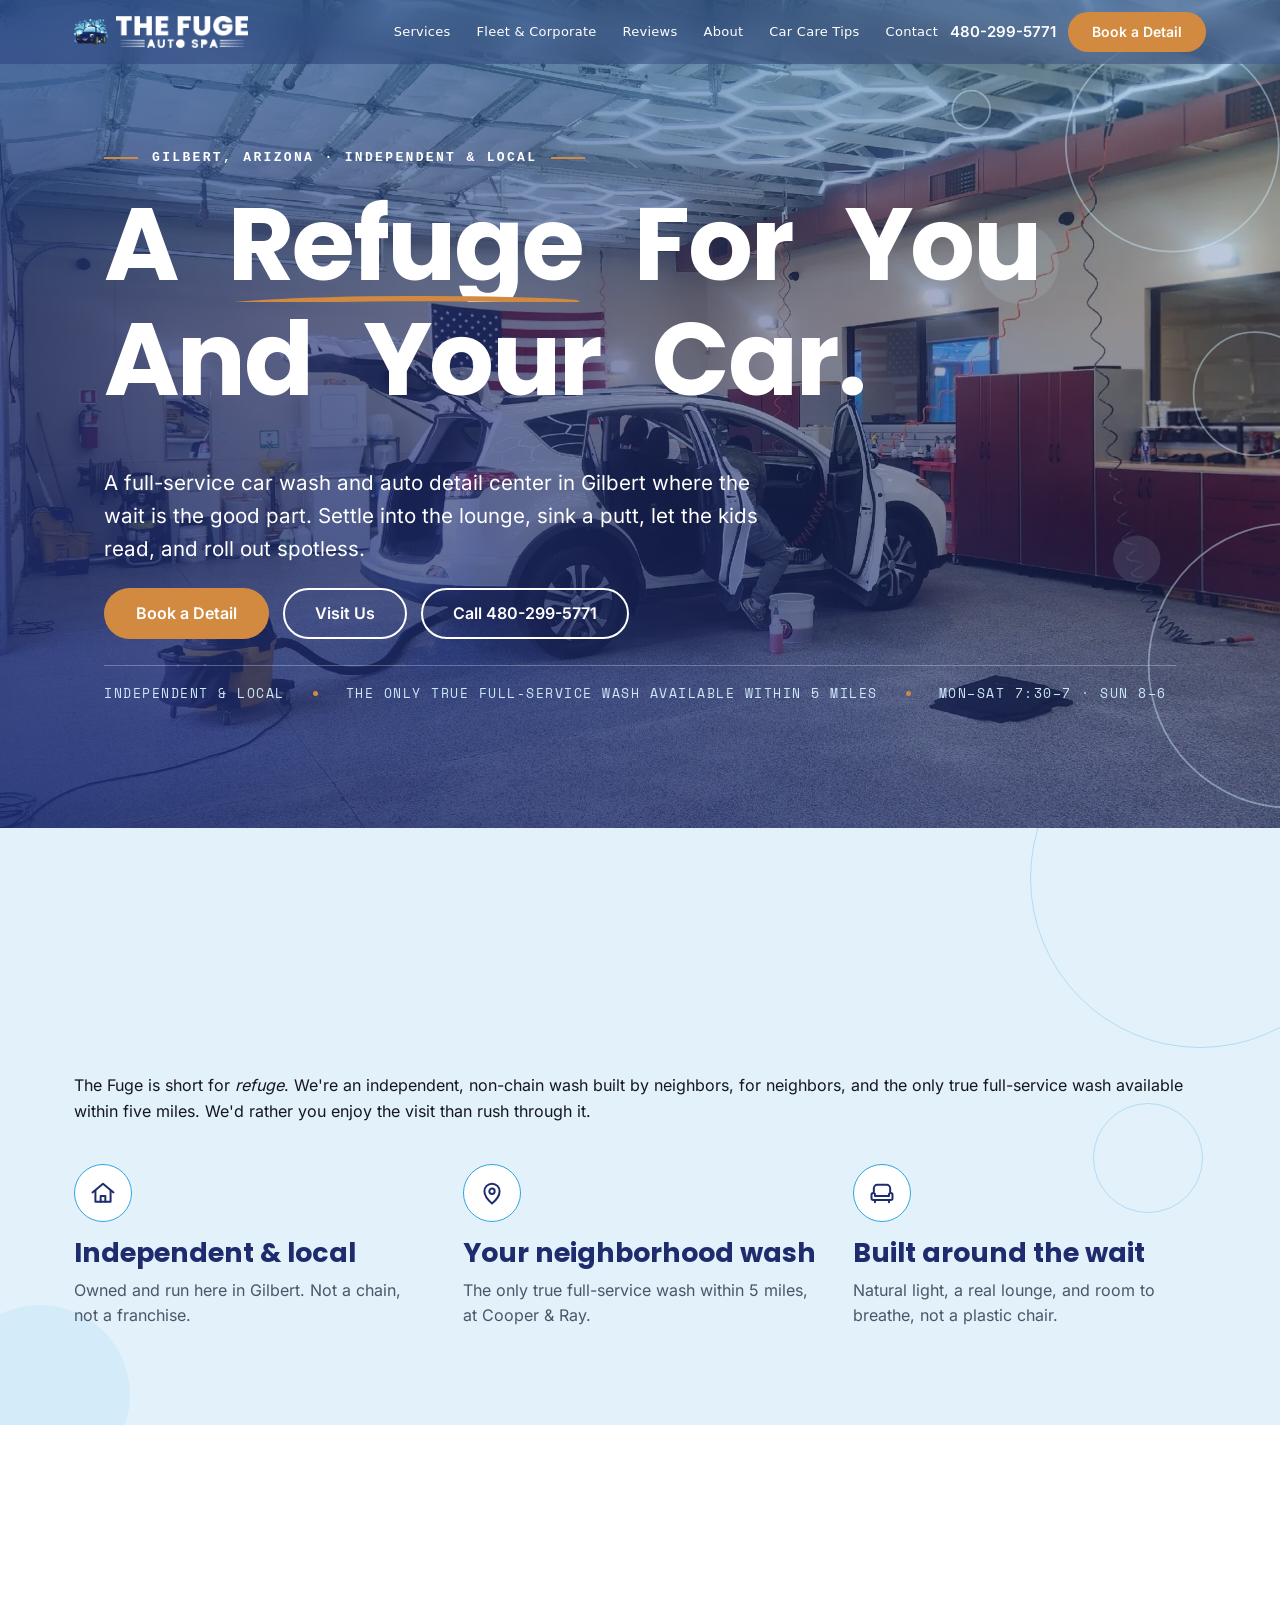
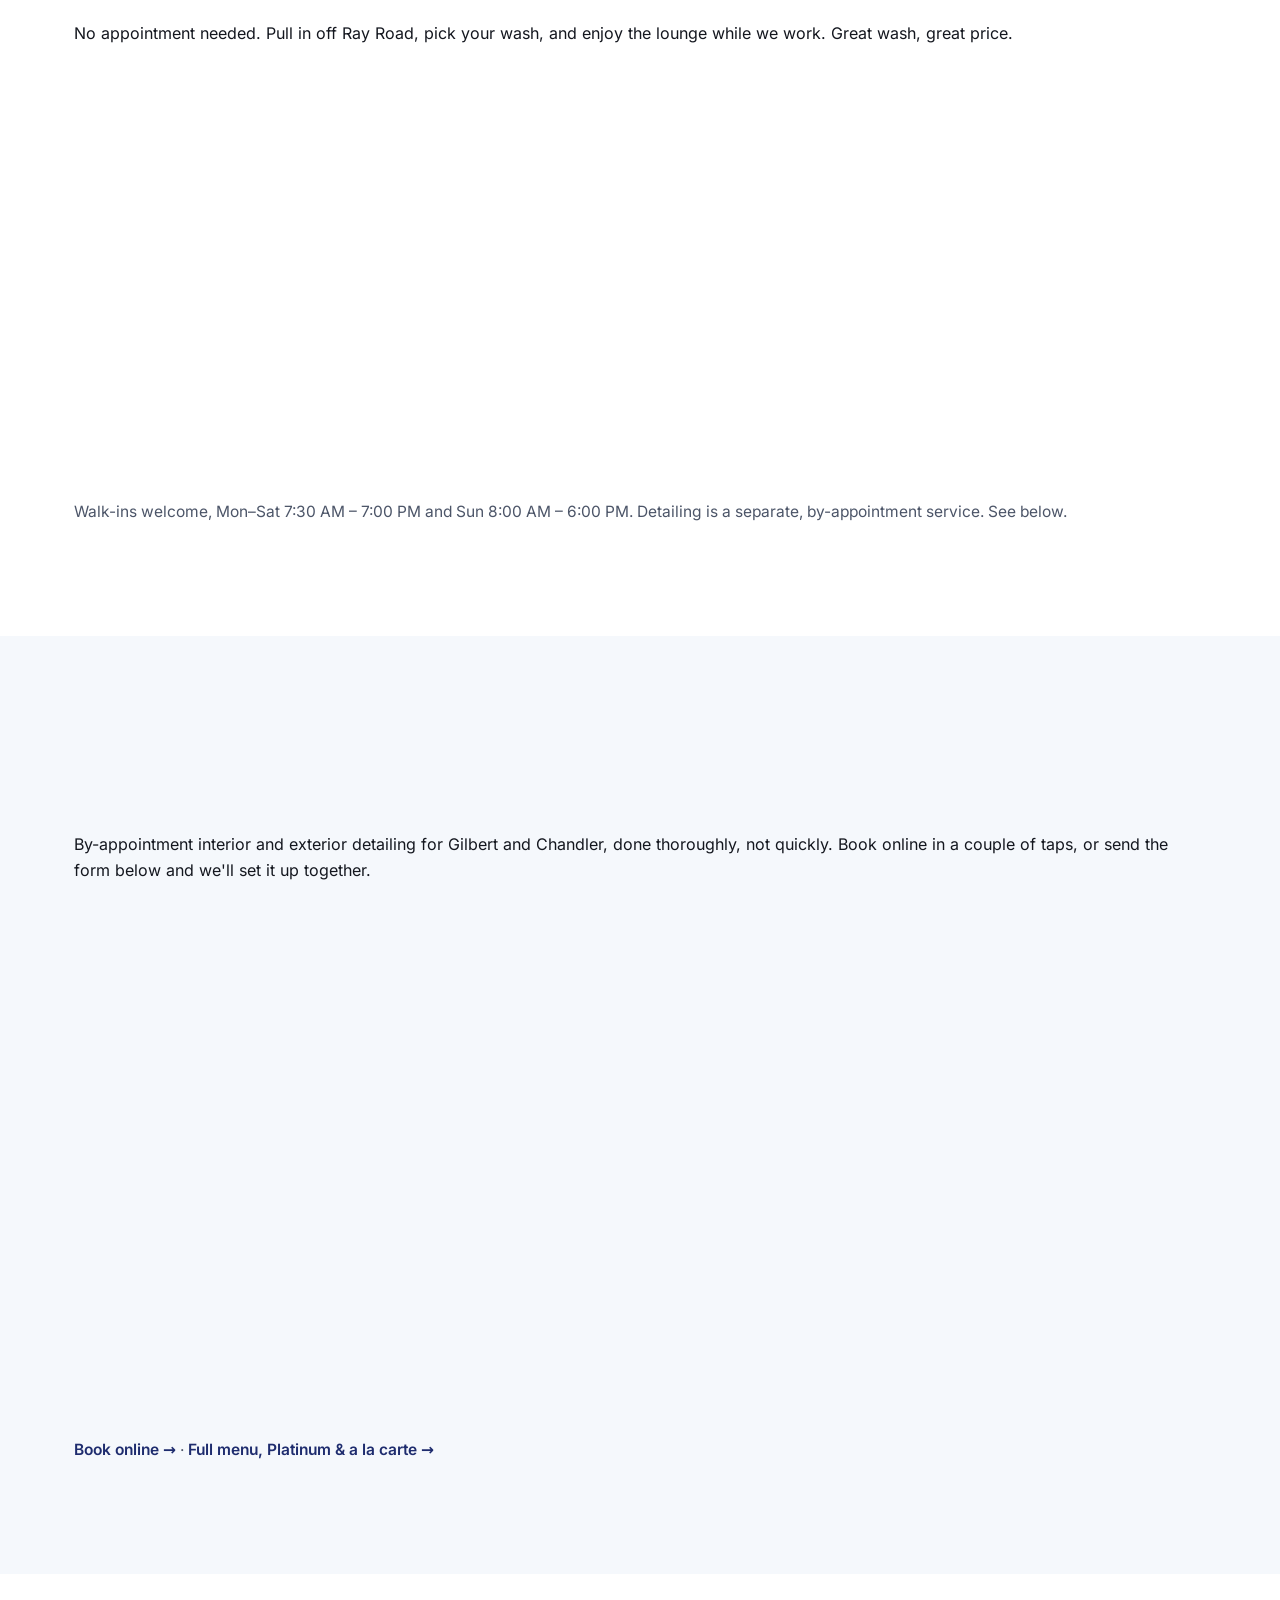
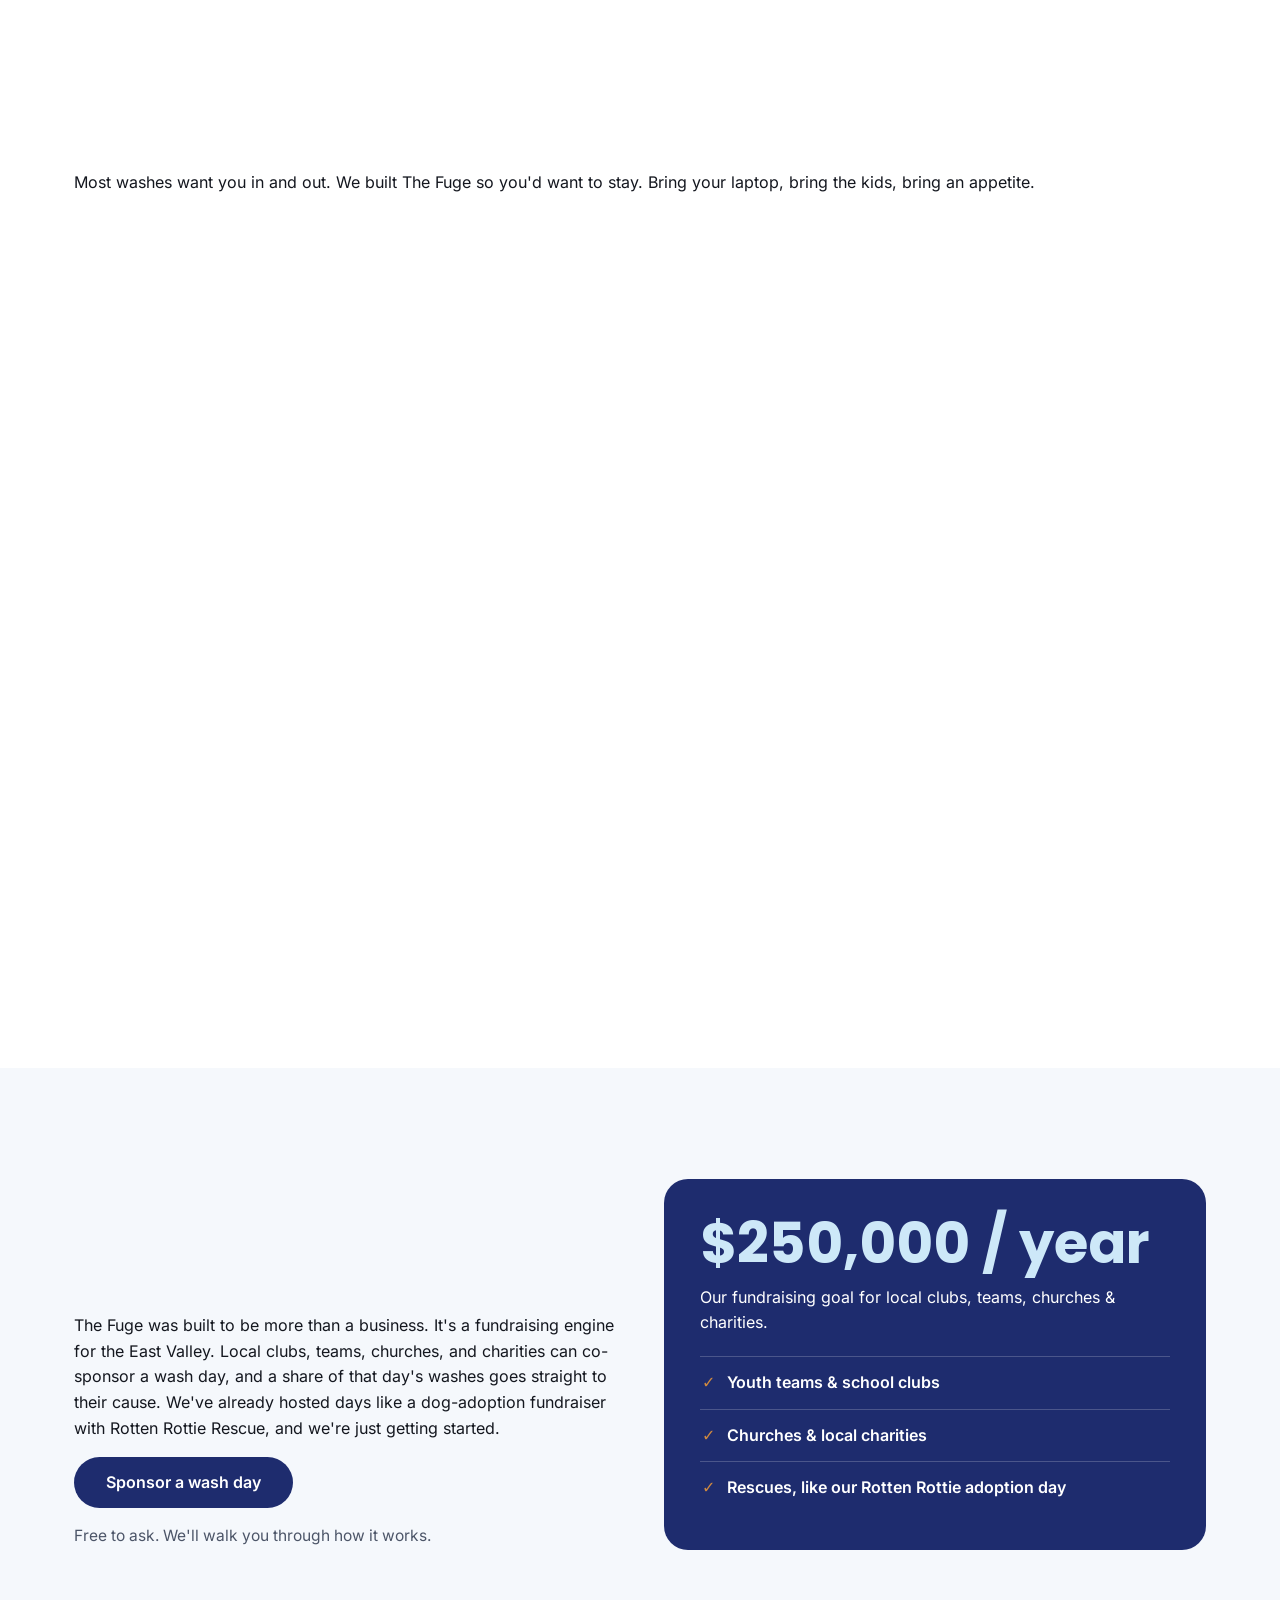
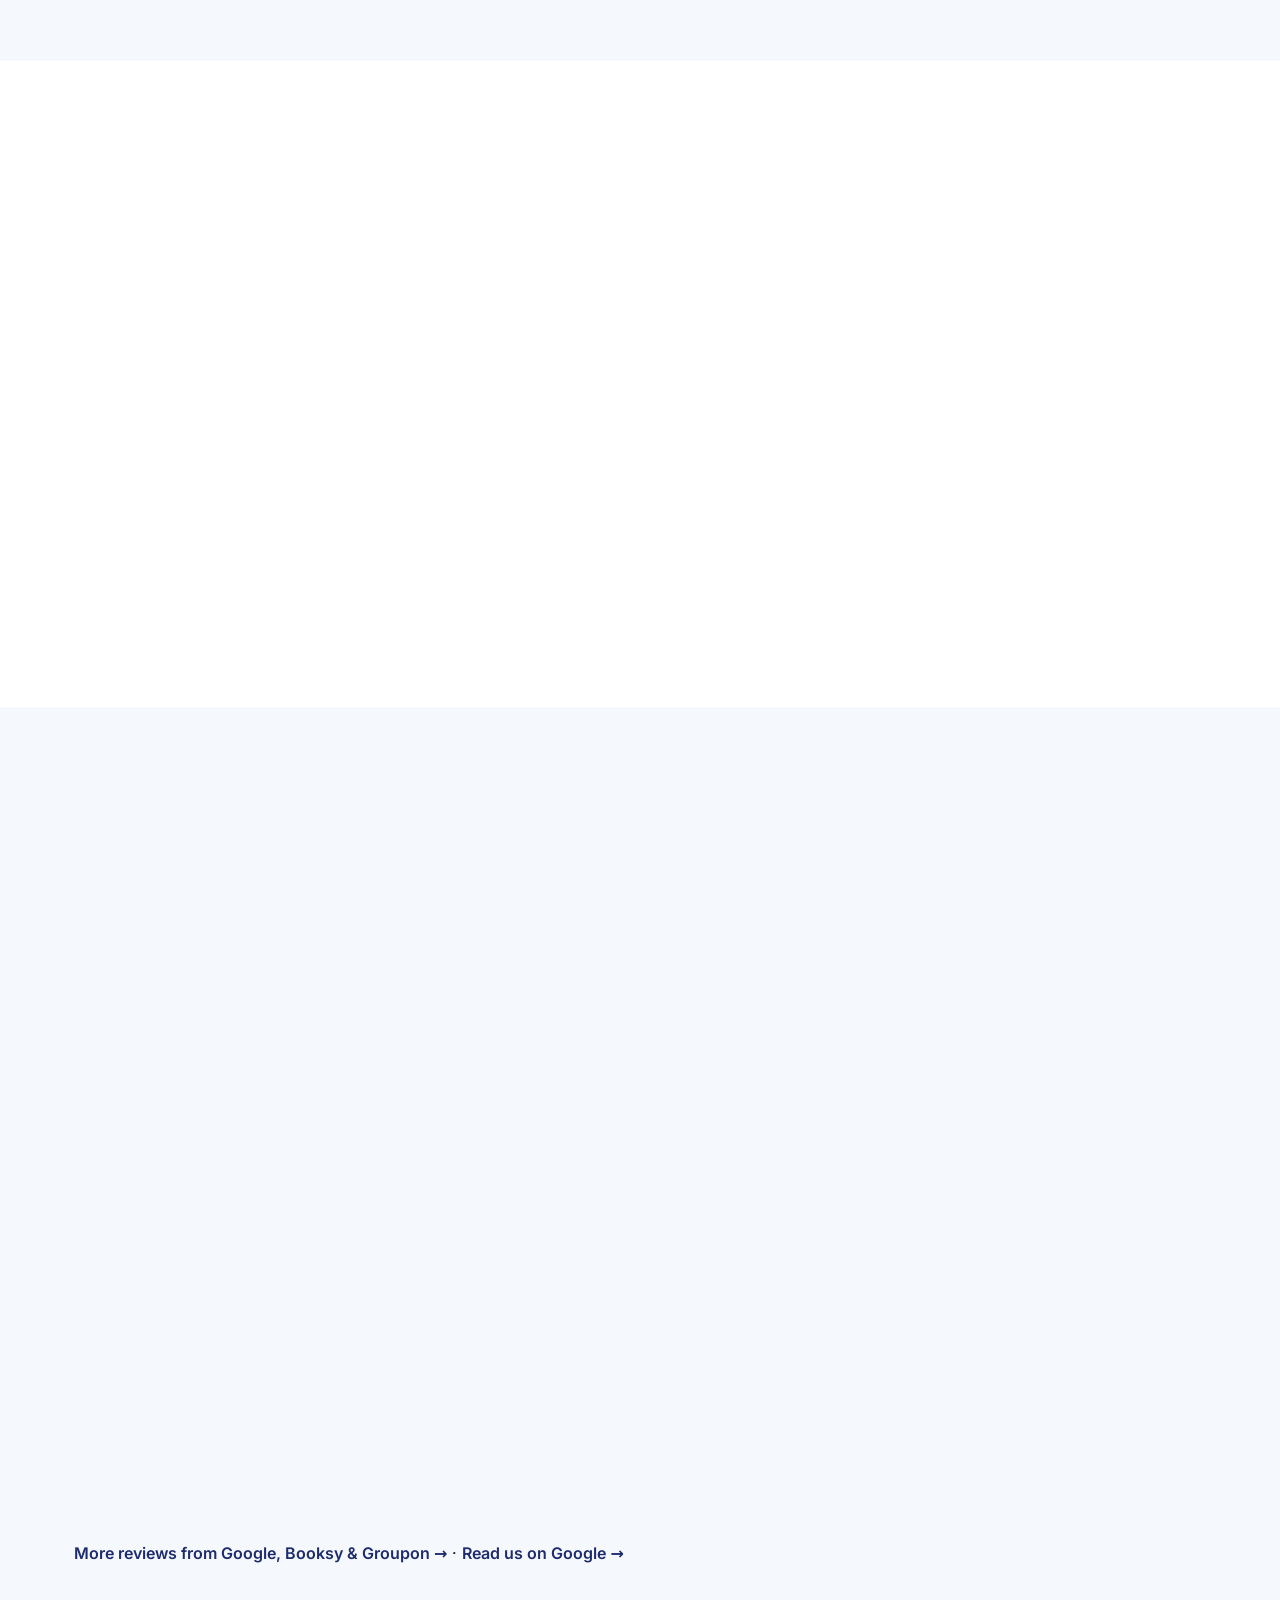
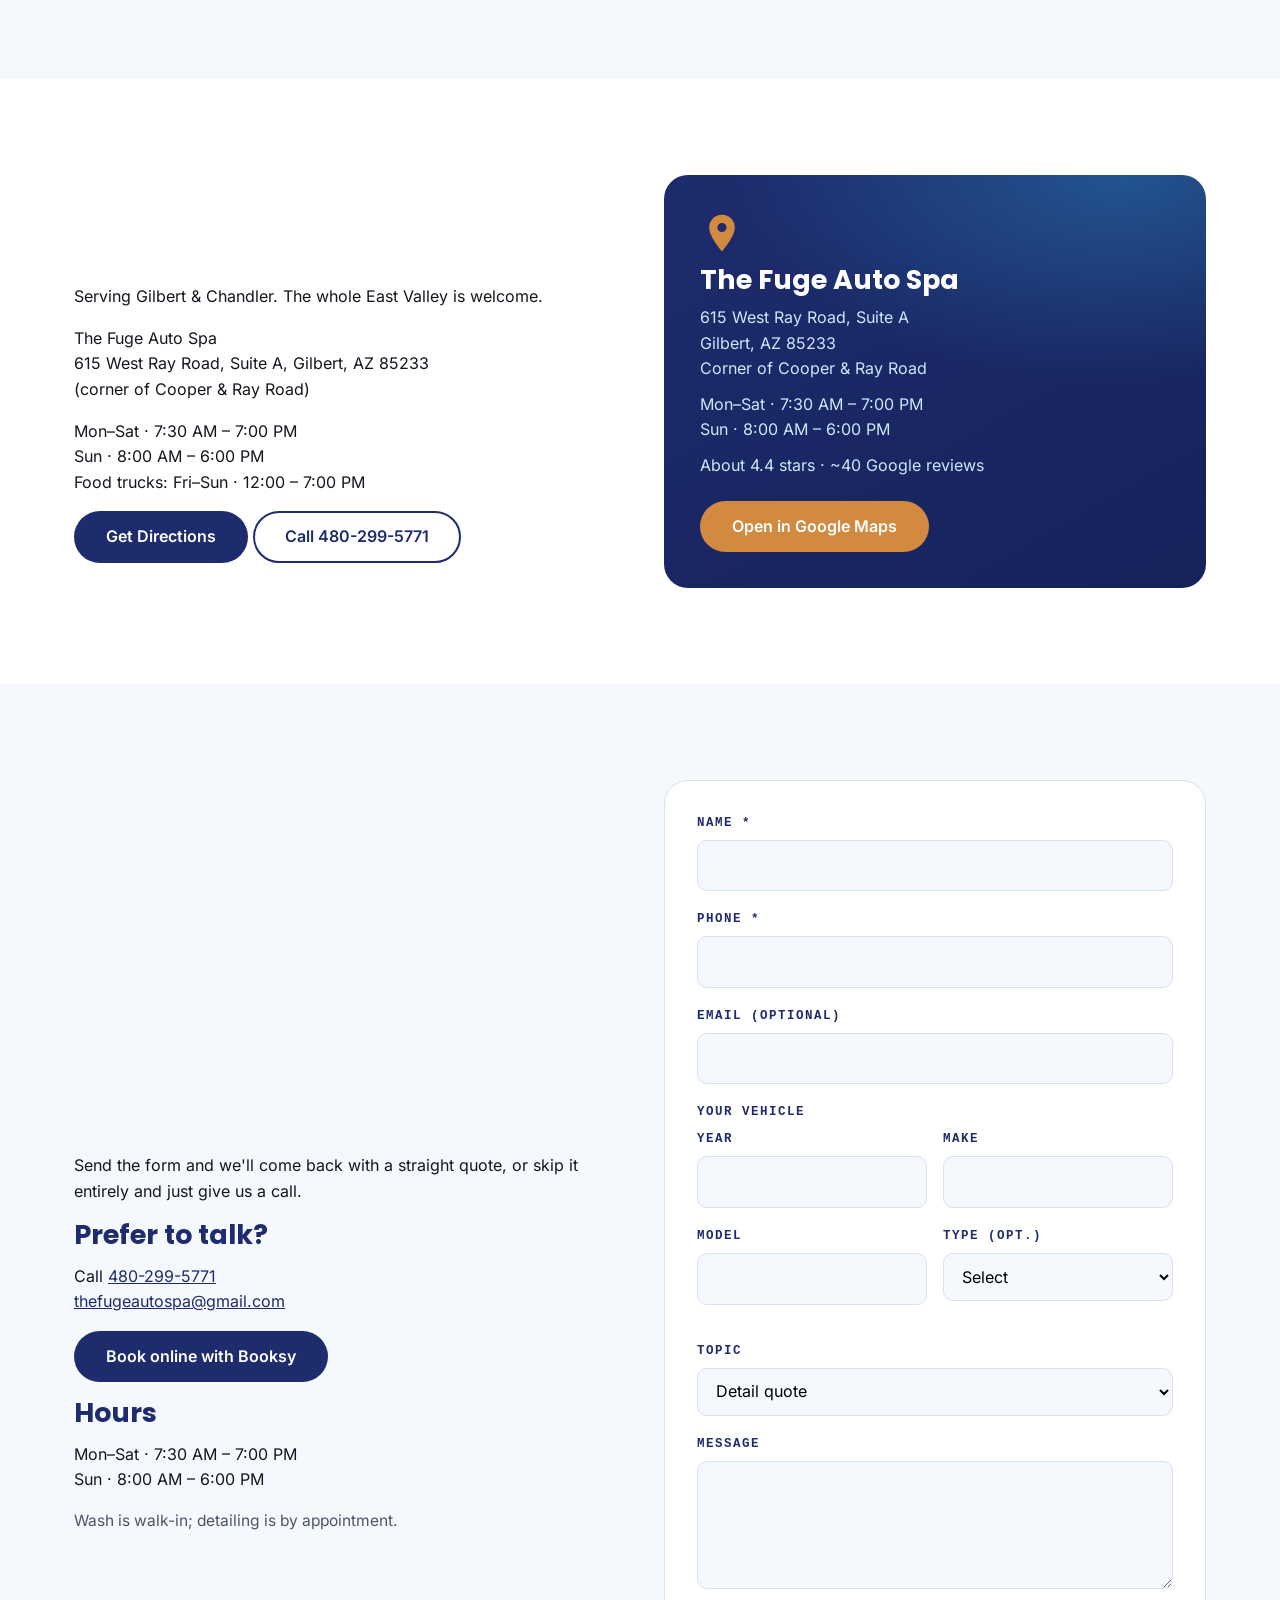
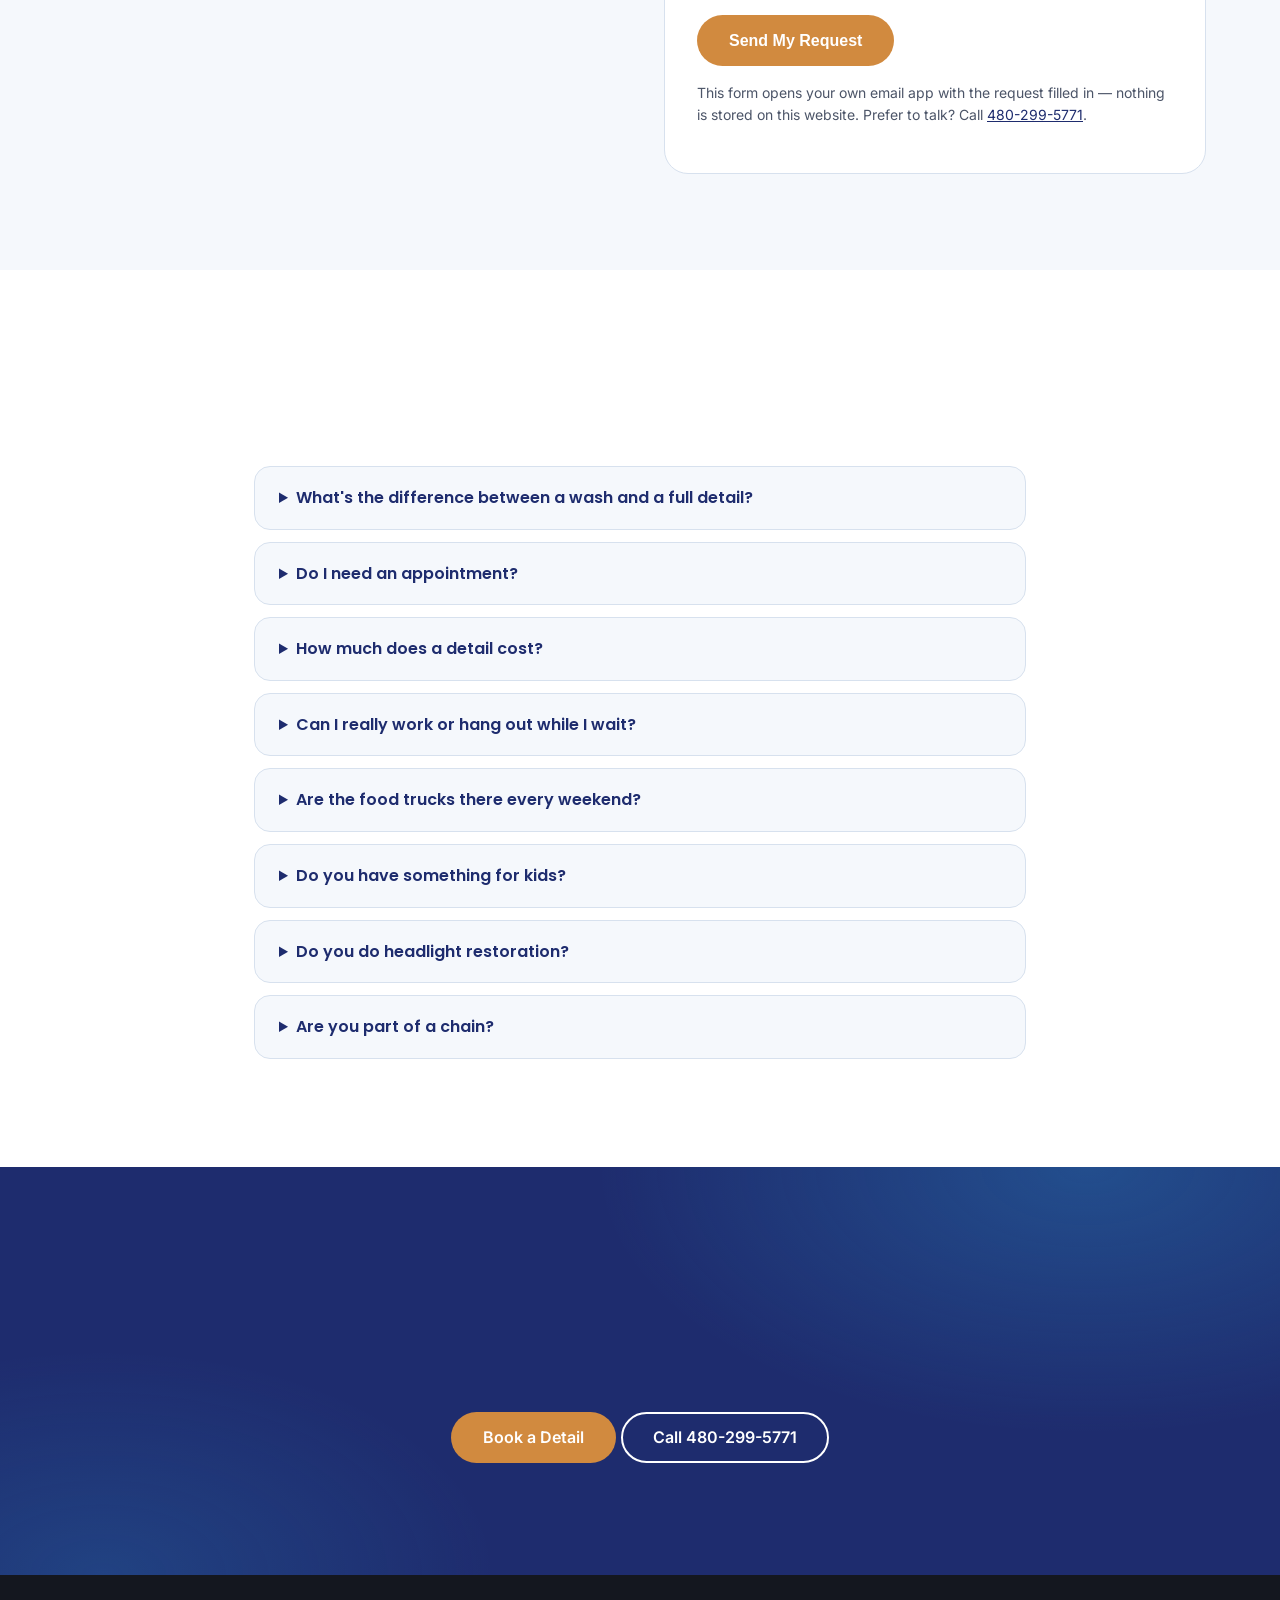
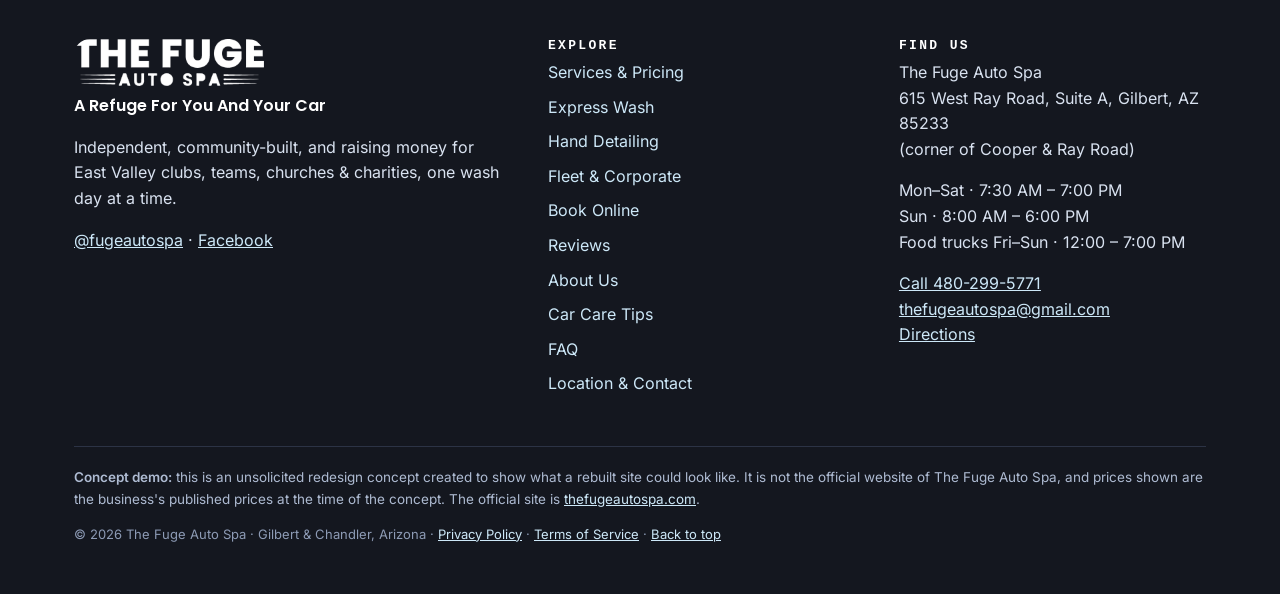
==== commit 1fe47c3d: "Font parity: add Inter 500 + Space Mono 700, eyebrow/nav/headline metrics match original" ====
--- a/index.html
+++ b/index.html
@@ -10,7 +10,7 @@
 <link rel="icon" href="assets/img/favicon.svg" type="image/svg+xml">
 <link rel="preload" href="assets/img/hero.webp" as="image" fetchpriority="high">
 <link rel="preload" href="assets/fonts/poppins-700.woff2" as="font" type="font/woff2" crossorigin>
-<link rel="stylesheet" href="css/styles.css?v=6">
+<link rel="stylesheet" href="css/styles.css?v=7">
 </head>
 <body id="top">
 <a class="skip" href="#main">Skip to content</a>
@@ -382,6 +382,6 @@
   <span class="qa-divider" aria-hidden="true"></span>
   <a href="https://www.google.com/maps/search/?api=1&query=The%20Fuge%20Auto%20Spa%2C%20615%20W%20Ray%20Rd%20Suite%20A%2C%20Gilbert%2C%20AZ%2085233" rel="noopener noreferrer">Directions</a>
 </div>
-<script src="js/main.js?v=6"></script>
+<script src="js/main.js?v=7"></script>
 </body>
 </html>
--- a/css/styles.css
+++ b/css/styles.css
@@ -9,8 +9,10 @@
 @font-face { font-family: "Poppins"; src: url("../assets/fonts/poppins-600.woff2") format("woff2"); font-weight: 600; font-display: swap; }
 @font-face { font-family: "Poppins"; src: url("../assets/fonts/poppins-700.woff2") format("woff2"); font-weight: 700; font-display: swap; }
 @font-face { font-family: "Inter"; src: url("../assets/fonts/inter-400.woff2") format("woff2"); font-weight: 400; font-display: swap; }
+@font-face { font-family: "Inter"; src: url("../assets/fonts/inter-500.woff2") format("woff2"); font-weight: 500; font-display: swap; }
 @font-face { font-family: "Inter"; src: url("../assets/fonts/inter-600.woff2") format("woff2"); font-weight: 600; font-display: swap; }
 @font-face { font-family: "Space Mono"; src: url("../assets/fonts/space-mono-400.woff2") format("woff2"); font-weight: 400; font-display: swap; }
+@font-face { font-family: "Space Mono"; src: url("../assets/fonts/space-mono-700.woff2") format("woff2"); font-weight: 700; font-display: swap; }
 
 :root {
   --navy: #1e2c6e;
@@ -57,7 +59,7 @@
 
 .eyebrow {
   font-family: "Space Mono", ui-monospace, monospace;
-  font-size: 13px; letter-spacing: .14em; text-transform: uppercase;
+  font-size: 13px; letter-spacing: .18em; text-transform: uppercase; font-weight: 700;
   color: var(--copper-strong); margin-bottom: .7em;
 }
 .lede { font-size: clamp(18px, 1.6vw, 22px); }
@@ -149,13 +151,13 @@
 .hero-eyebrow {
   display: flex; align-items: center; gap: 14px;
   font-family: "Space Mono", ui-monospace, monospace;
-  font-size: 13px; letter-spacing: .16em; text-transform: uppercase; color: var(--white);
+  font-size: 13px; letter-spacing: .18em; text-transform: uppercase; color: var(--white); font-weight: 700;
   margin-bottom: 18px;
 }
 .hero-eyebrow::before, .hero-eyebrow::after {
   content: ""; width: 34px; height: 2px; background: var(--copper-bright); flex: none;
 }
-.hero h1 { color: var(--white); font-size: clamp(40px, 8vw, 104px); max-width: 13ch; }
+.hero h1 { color: var(--white); font-size: clamp(40px, 8vw, 104px); max-width: 16ch; letter-spacing: -.02em; }
 .hero .lede { max-width: 52ch; }
 .cta-row { display: flex; gap: 14px; flex-wrap: wrap; margin: 1.4em 0 1.6em; }
 .hero-trust {
@@ -368,7 +370,7 @@
 .site-footer { background: var(--ink); color: #d9e2f0; padding: 64px 0 36px; }
 .site-footer h3 {
   color: var(--white); font-family: "Space Mono", ui-monospace, monospace;
-  font-size: 13px; letter-spacing: .14em; text-transform: uppercase;
+  font-size: 13px; letter-spacing: .18em; text-transform: uppercase; font-weight: 700;
 }
 .site-footer a { color: var(--sky); }
 .footer-grid { display: grid; grid-template-columns: 1.4fr 1fr 1fr; gap: 44px; }
@@ -442,7 +444,7 @@
 .nav-phone { display: none; }
 @media (min-width: 1100px) {
   .inline-nav { display: flex; align-items: center; gap: 26px; }
-  .inline-nav a { color: var(--white); text-decoration: none; font-weight: 600; font-size: 15px; white-space: nowrap; }
+  .inline-nav a { color: var(--white); text-decoration: none; font-weight: 500; font-size: 13px; letter-spacing: .02em; white-space: nowrap; }
   .inline-nav a:hover { text-decoration: underline; text-underline-offset: 4px; }
   .nav-phone { display: inline-block; color: var(--white); text-decoration: none; font-weight: 700; font-size: 15px; white-space: nowrap; }
   .nav-phone:hover { text-decoration: underline; text-underline-offset: 4px; }
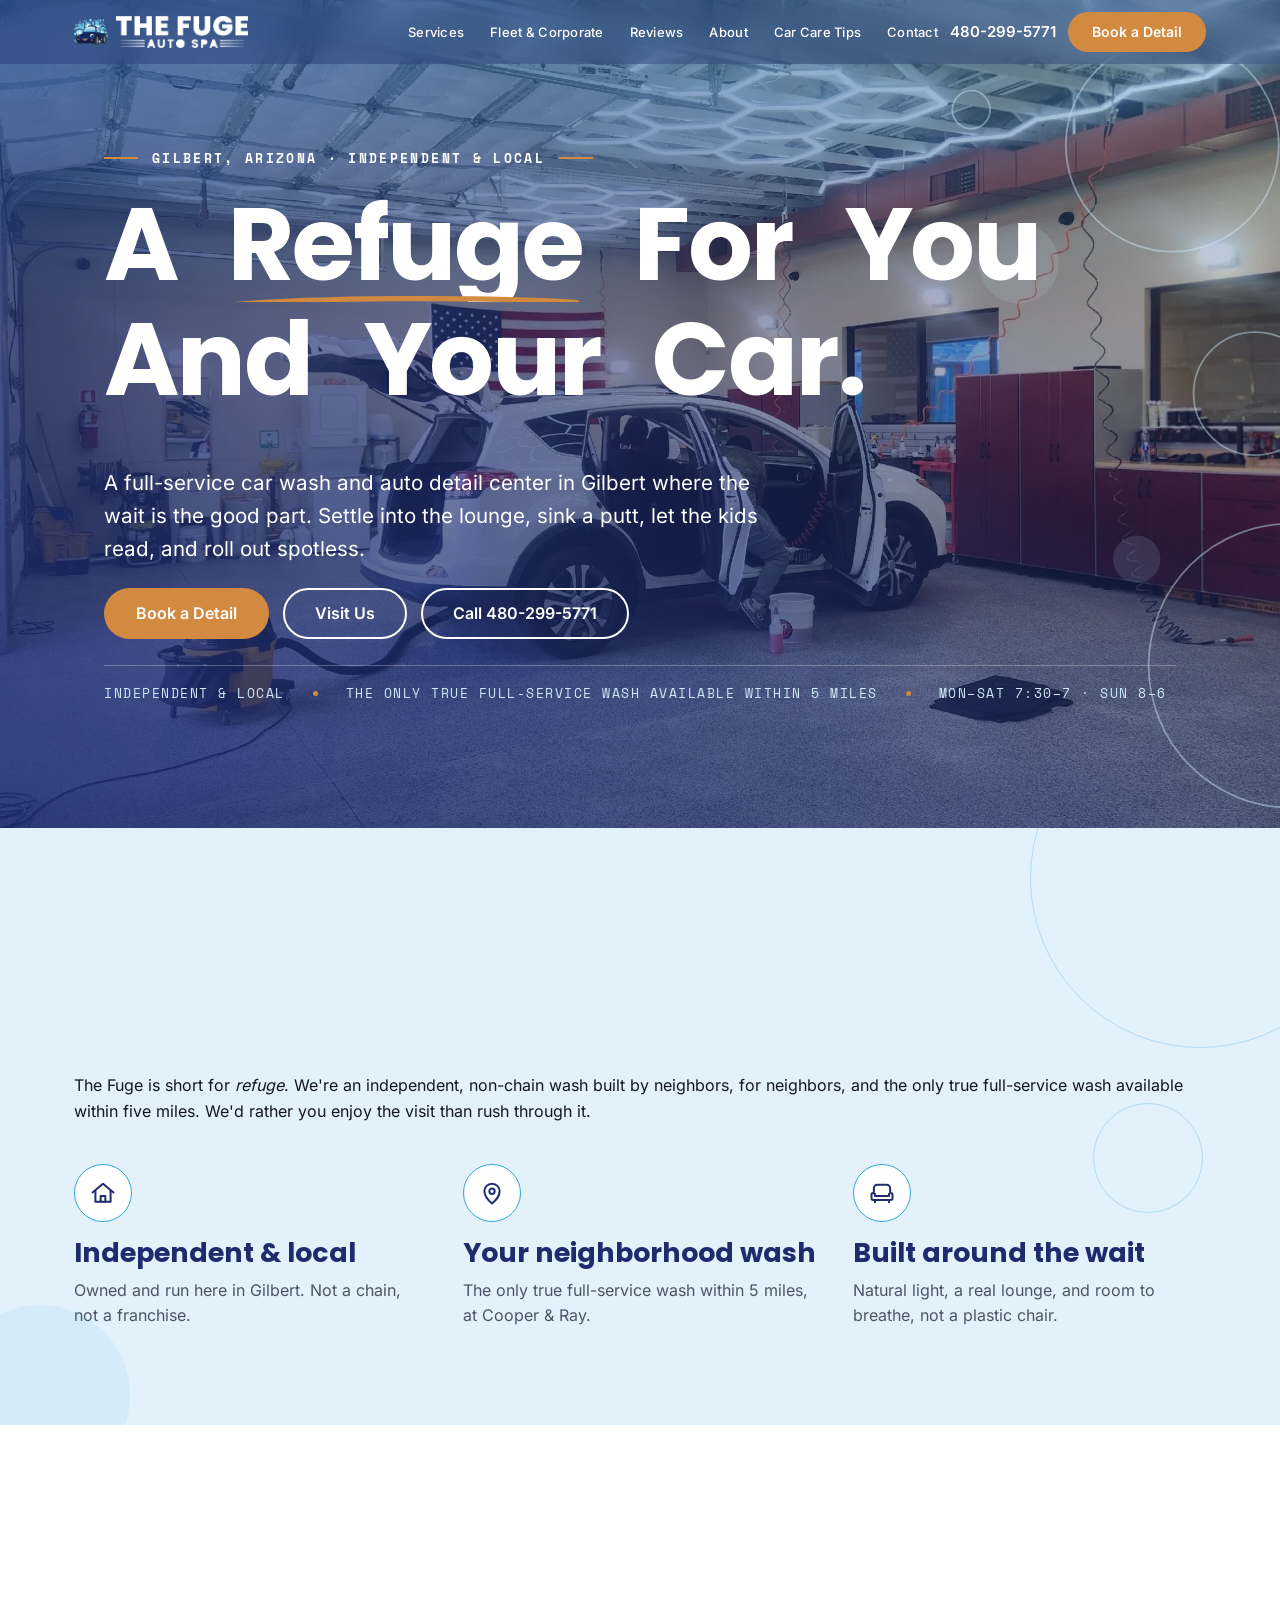
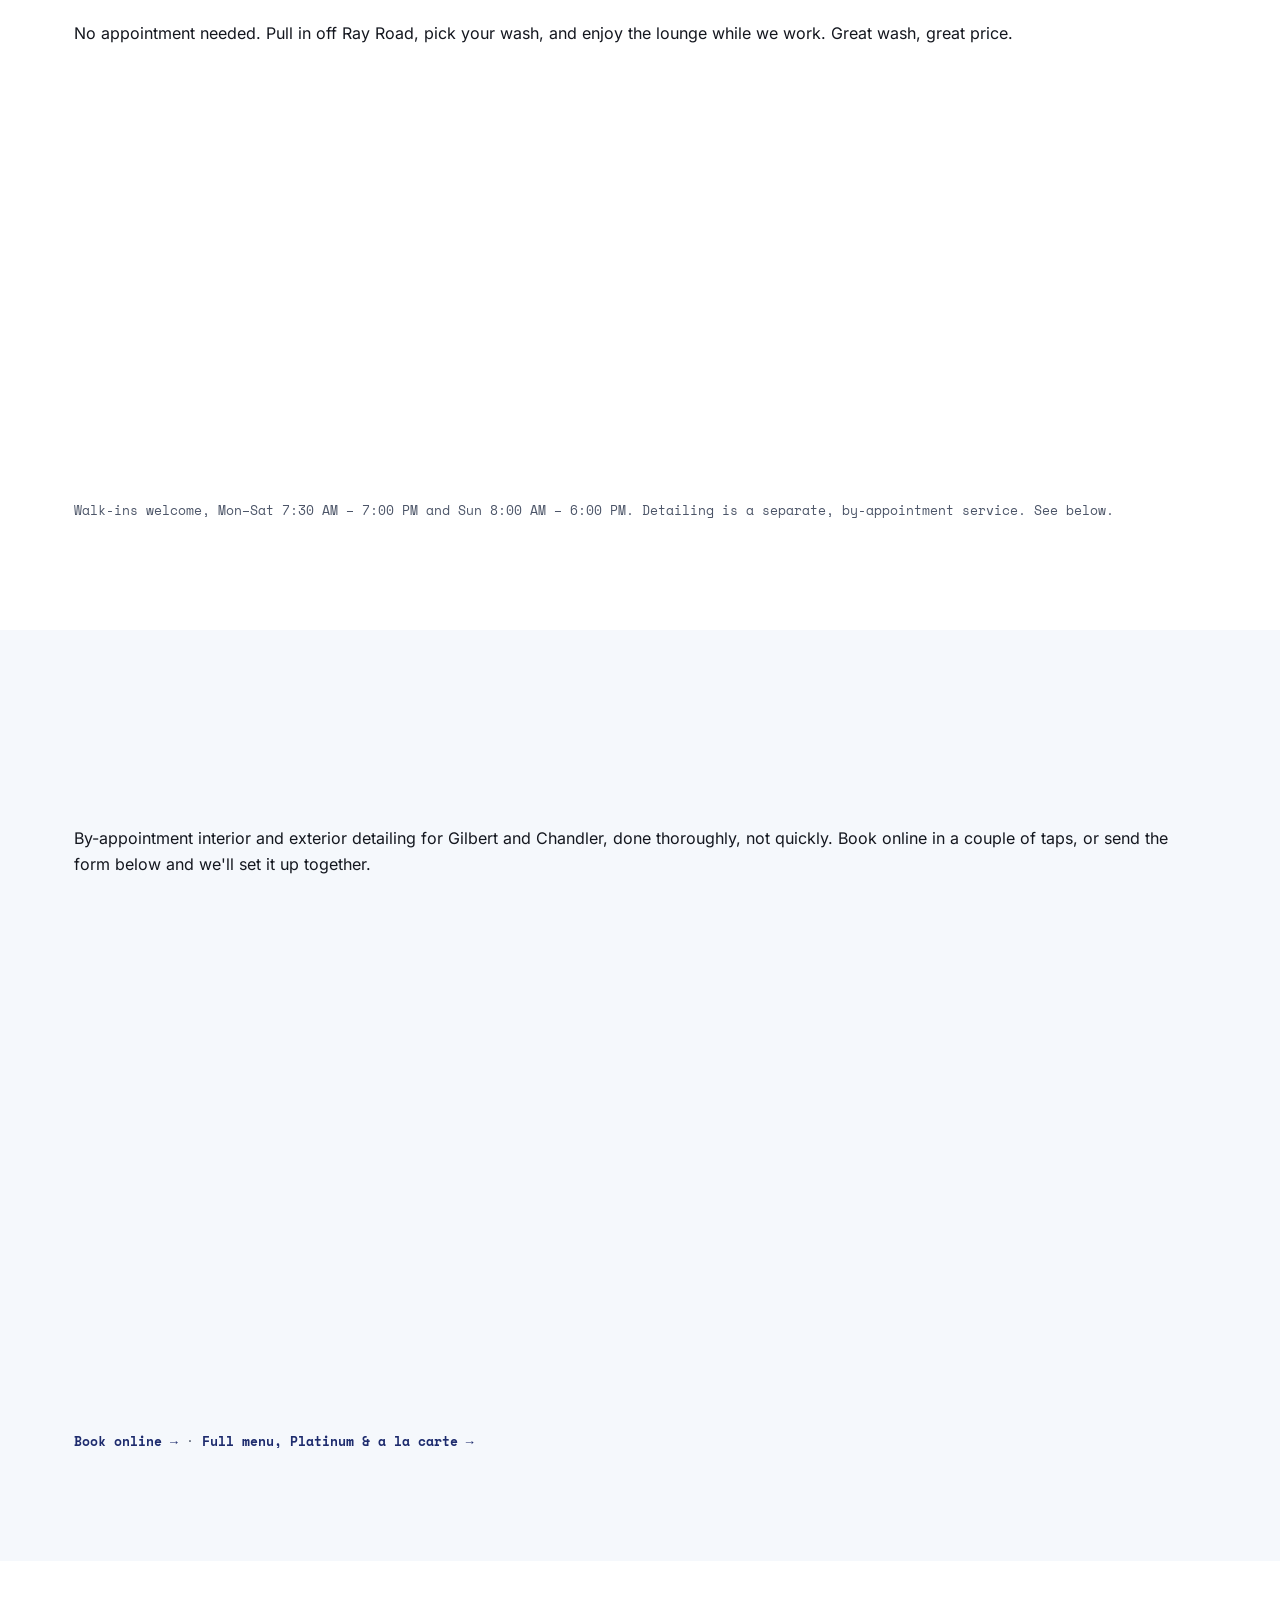
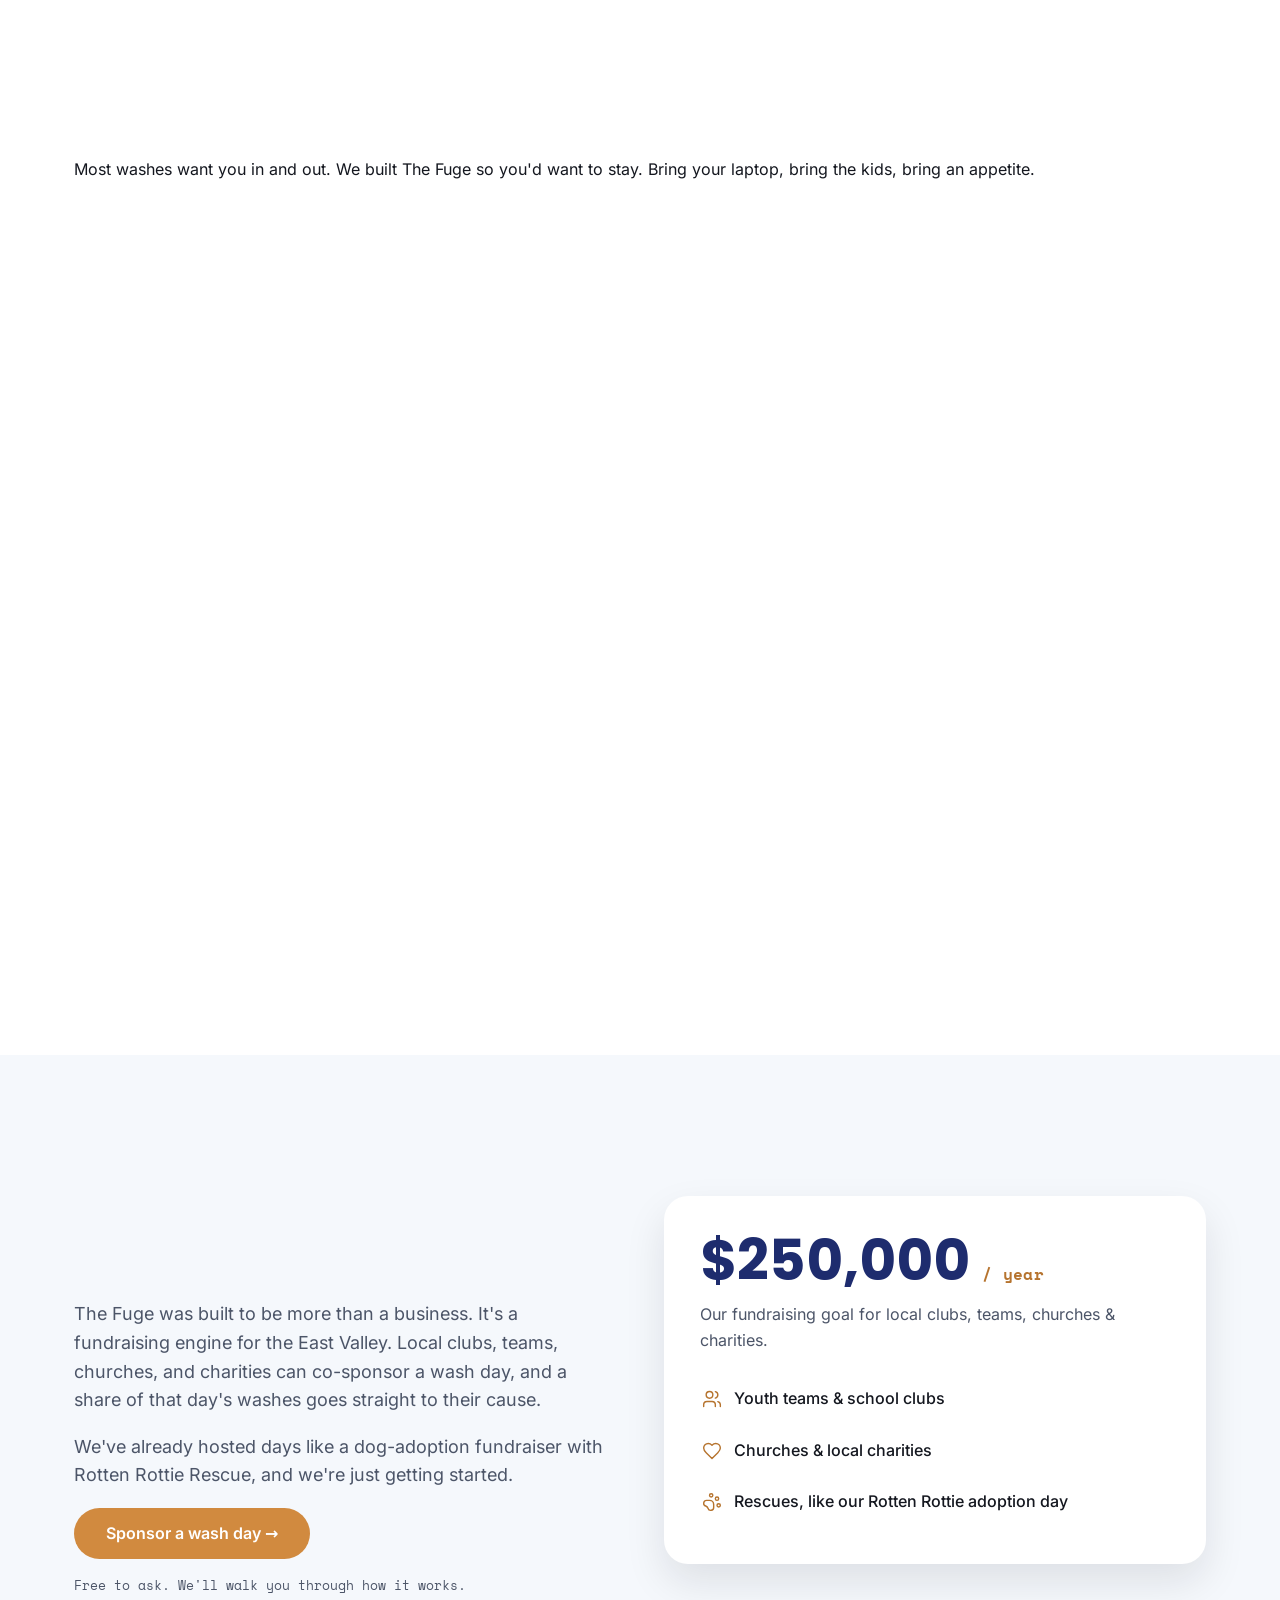
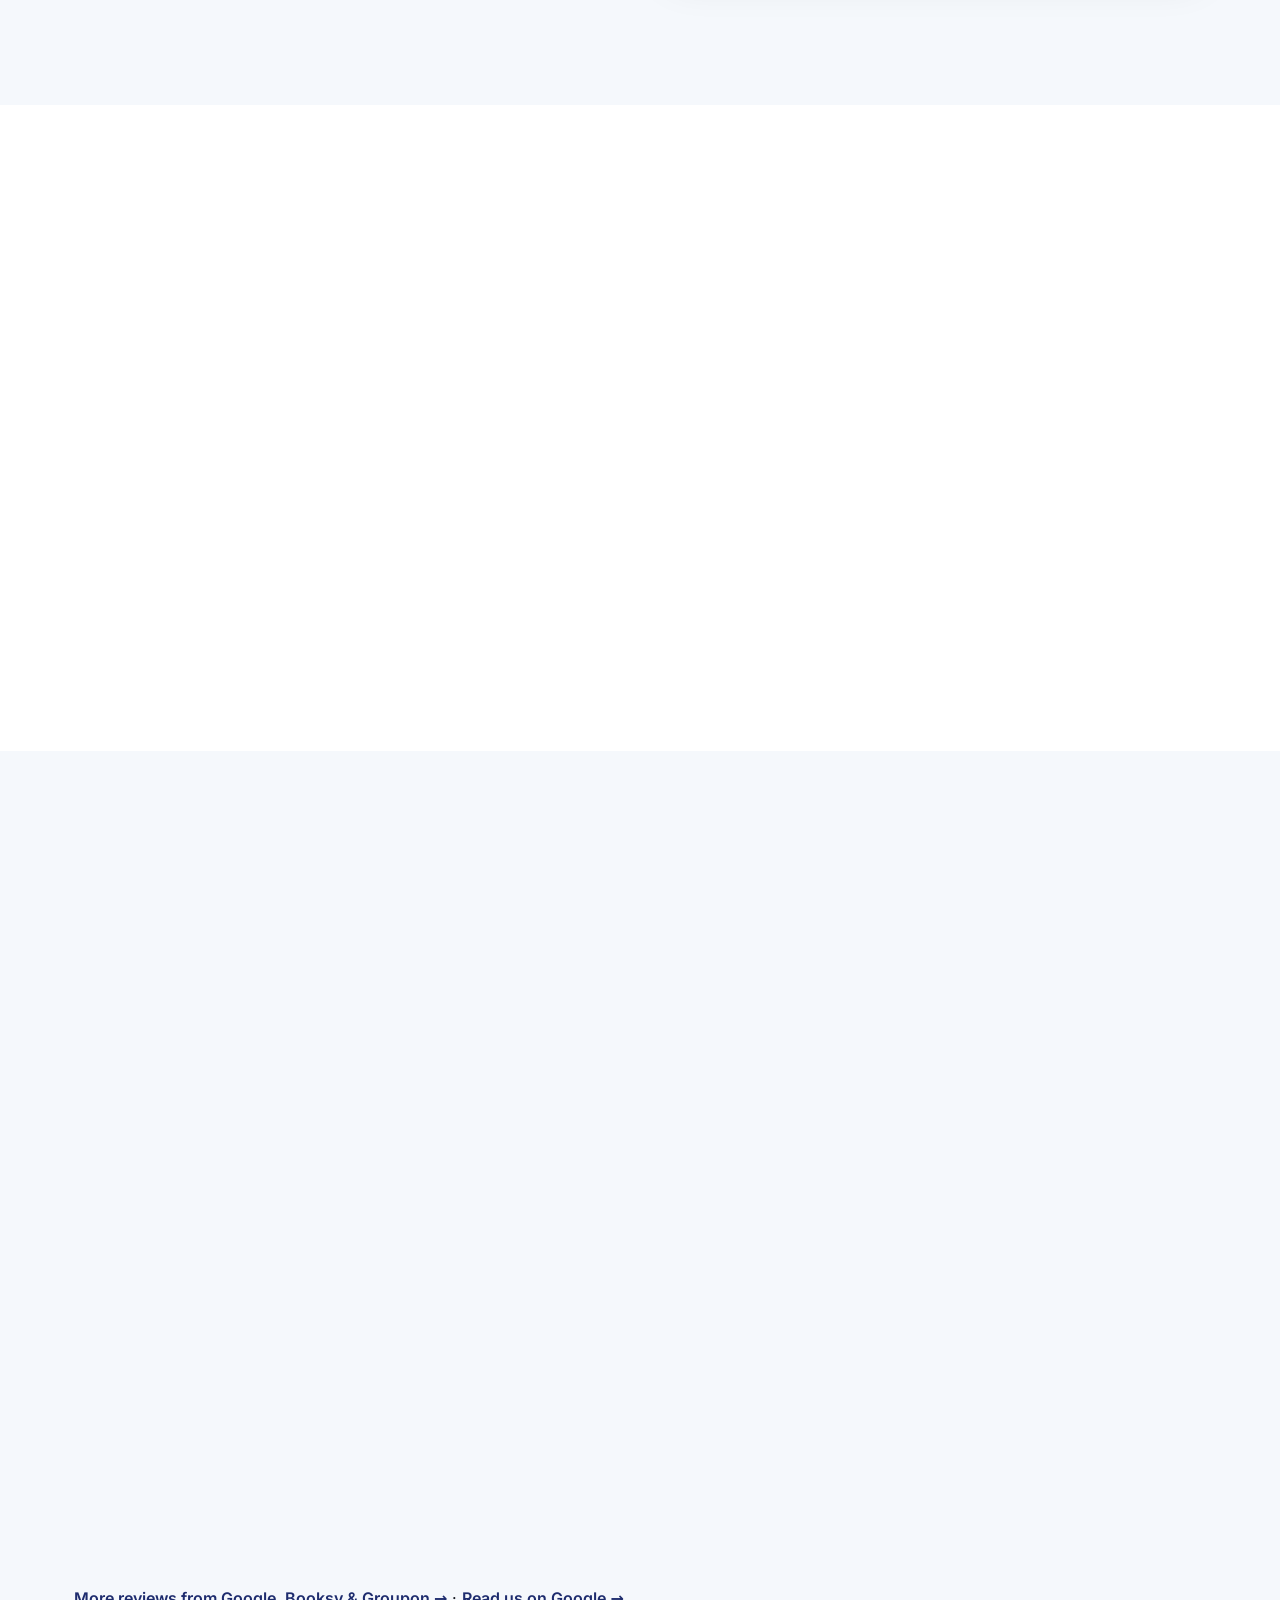
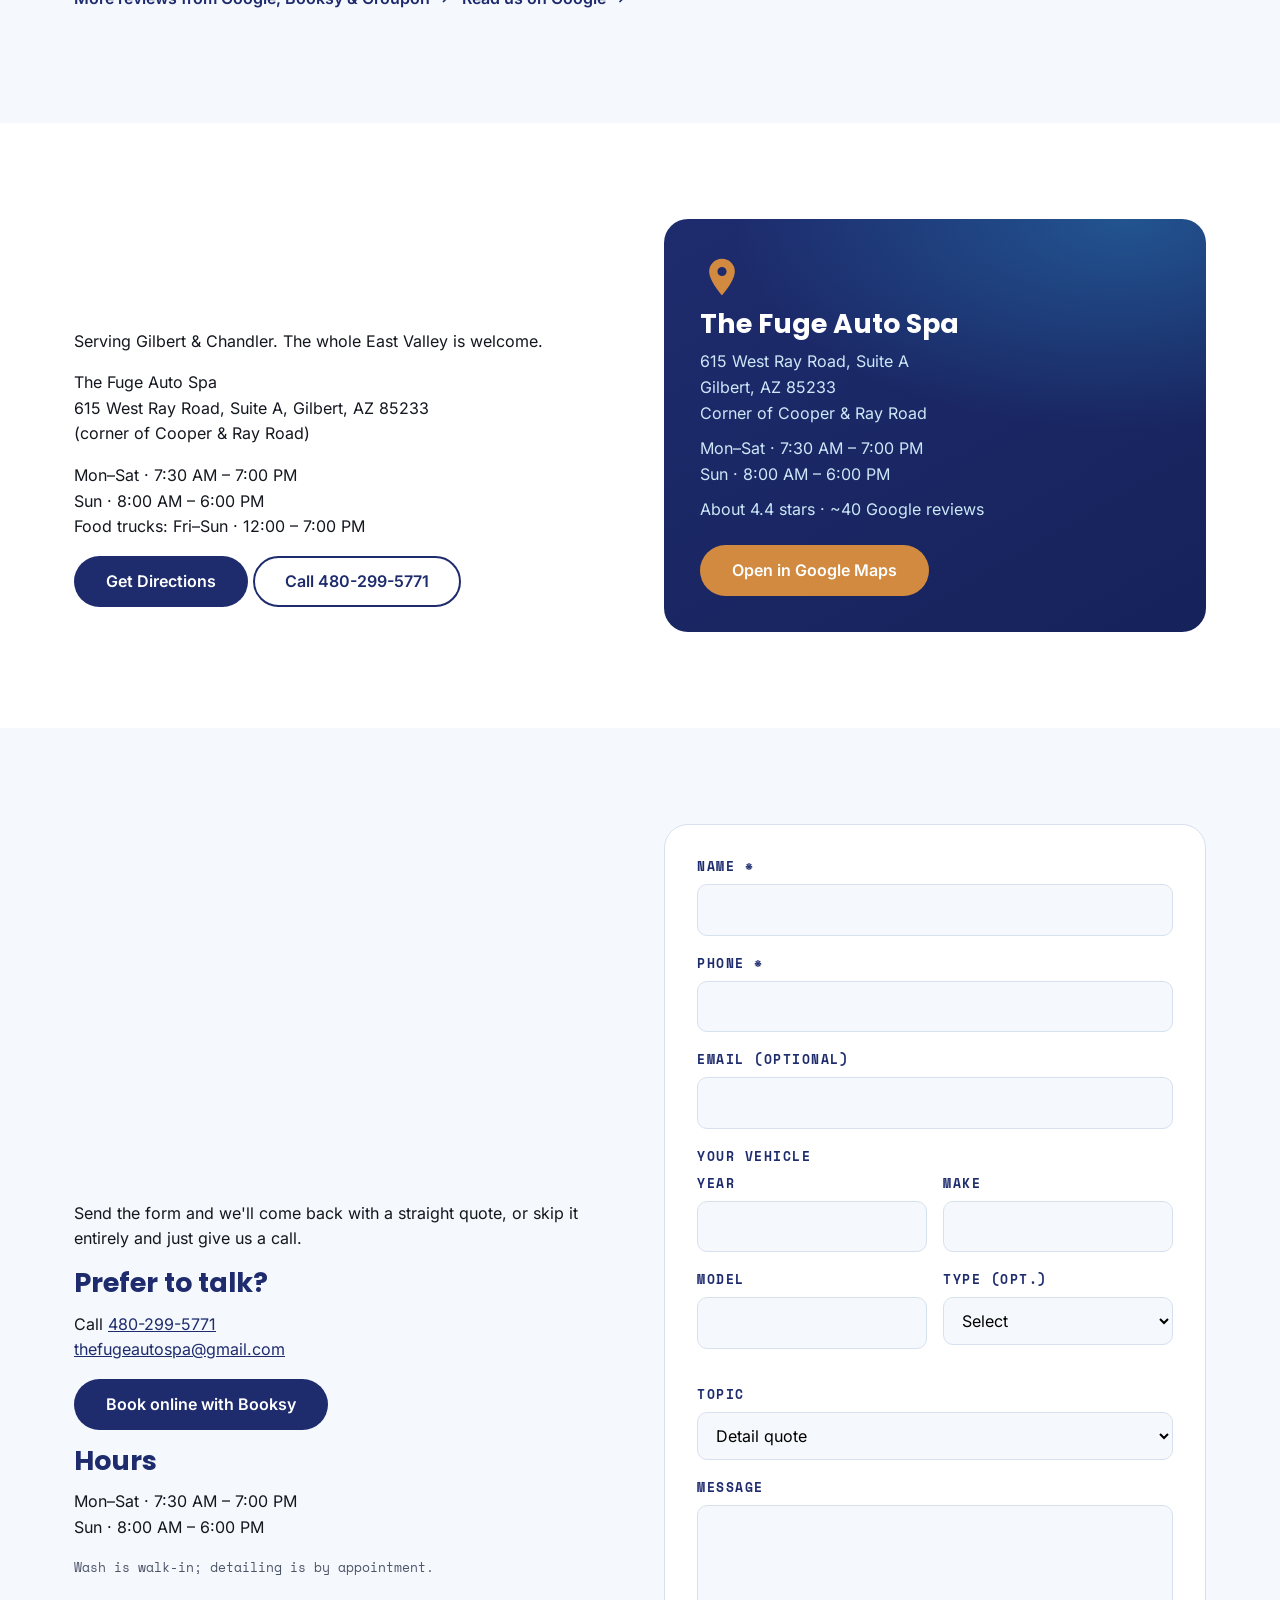
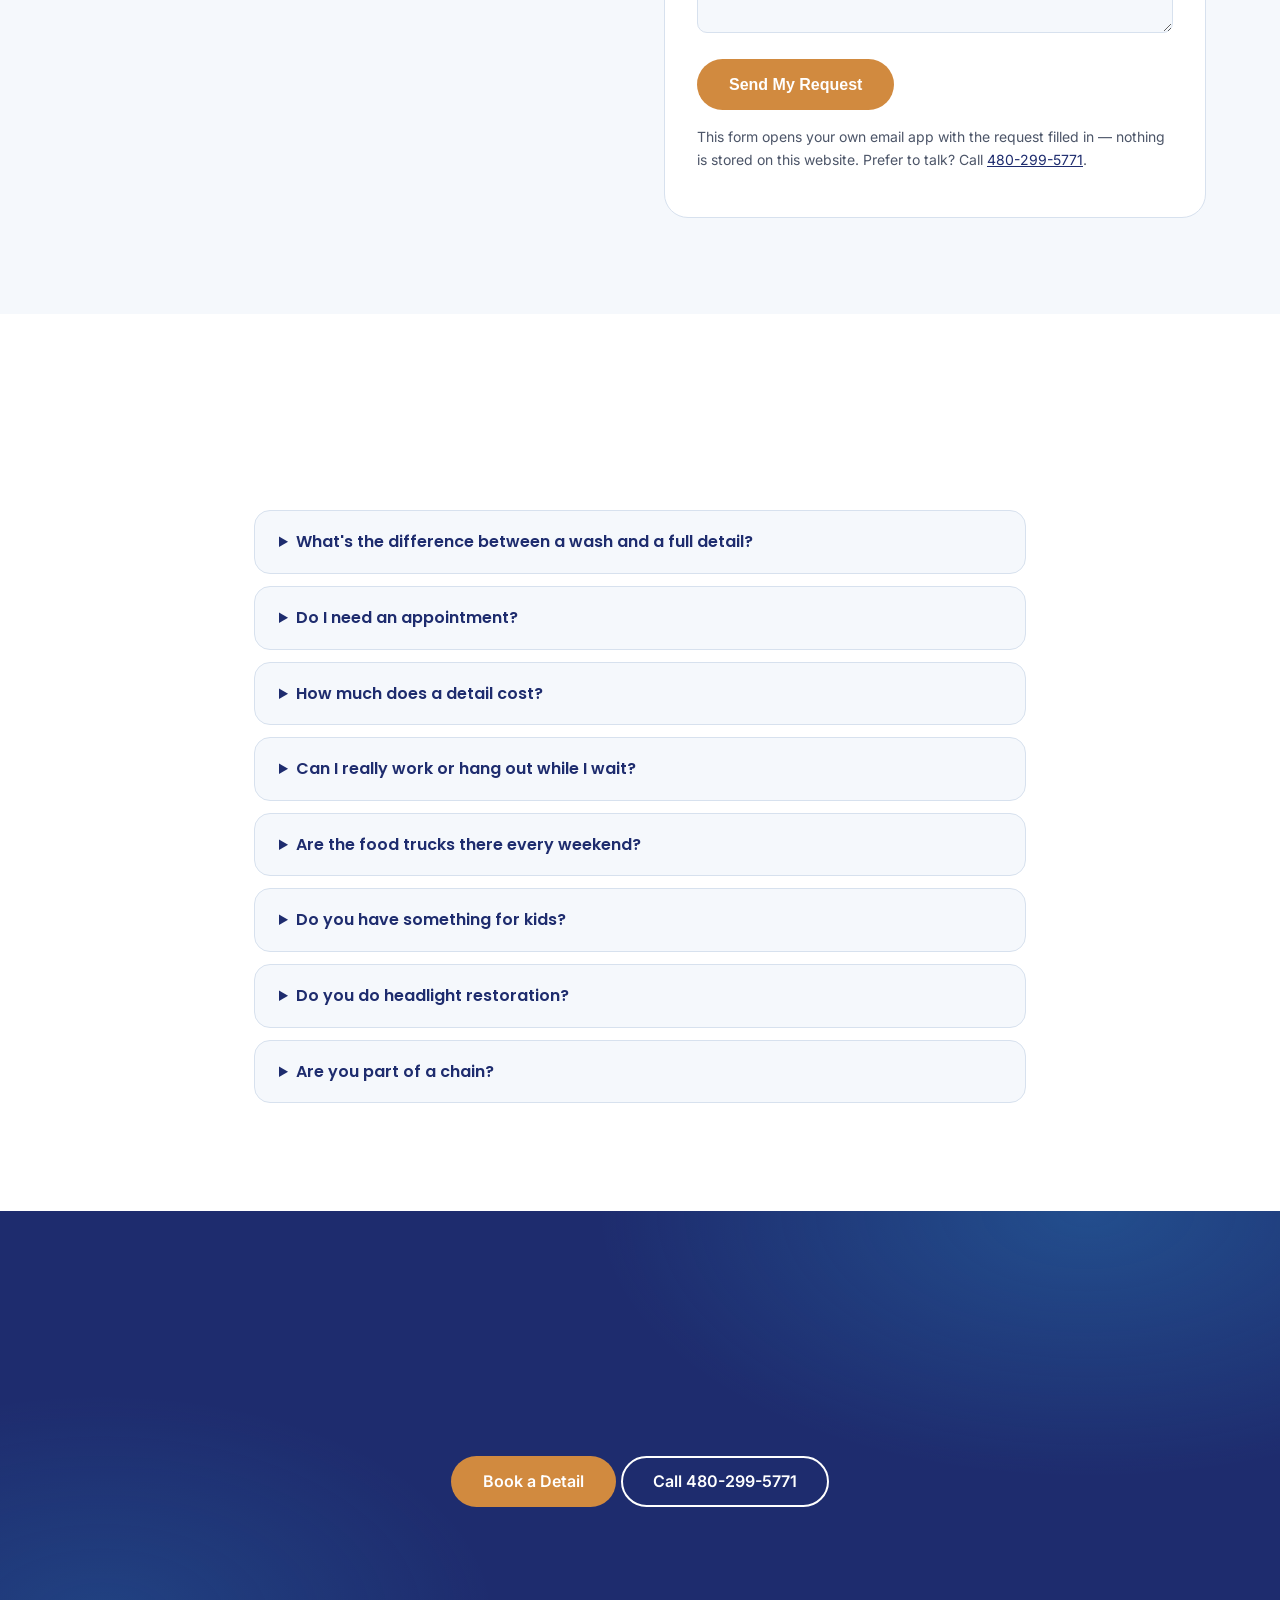
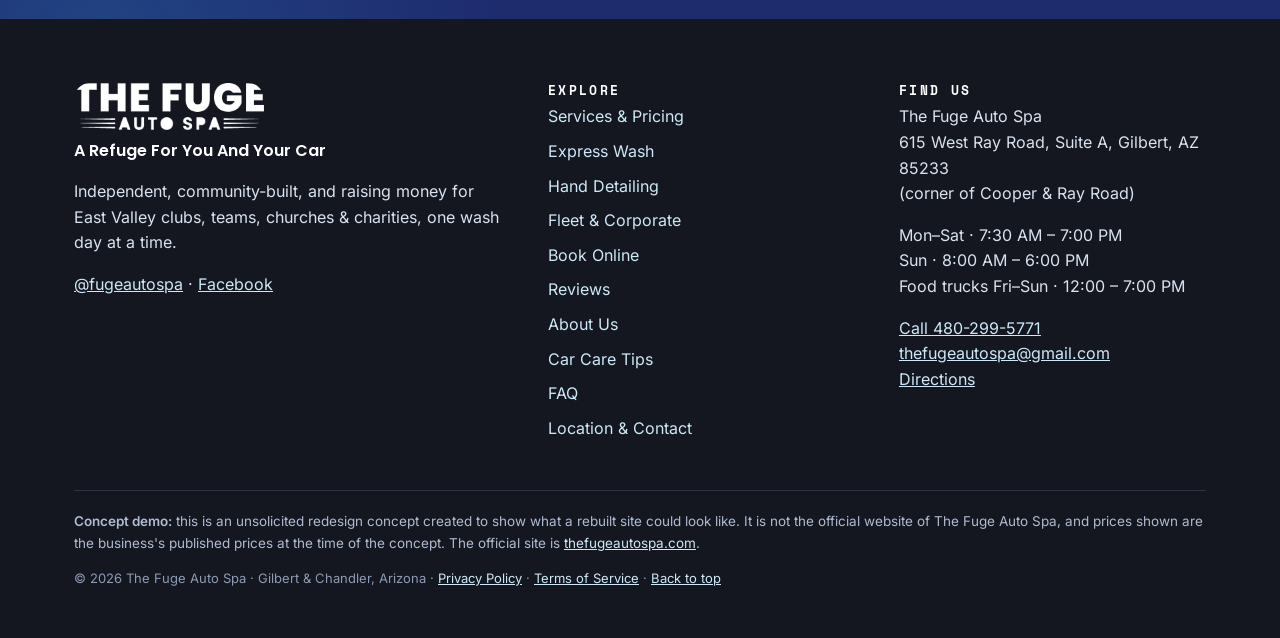
==== commit bb61e358: "Community card + scrolled header match original (light card, light header)" ====
--- a/index.html
+++ b/index.html
@@ -10,13 +10,13 @@
 <link rel="icon" href="assets/img/favicon.svg" type="image/svg+xml">
 <link rel="preload" href="assets/img/hero.webp" as="image" fetchpriority="high">
 <link rel="preload" href="assets/fonts/poppins-700.woff2" as="font" type="font/woff2" crossorigin>
-<link rel="stylesheet" href="css/styles.css?v=7">
+<link rel="stylesheet" href="css/styles.css?v=8">
 </head>
 <body id="top">
 <a class="skip" href="#main">Skip to content</a>
 <header class="site-header">
   <div class="wrap nav">
-    <a class="logo" href="index.html"><img class="mark" src="assets/img/mark.png" alt="" width="44" height="32"><img class="wordmark" src="assets/img/wordmark-white.png" alt="The Fuge Auto Spa" width="170" height="42"></a>
+    <a class="logo" href="index.html"><img class="mark" src="assets/img/mark.png" alt="" width="44" height="32"><img class="wordmark" src="assets/img/wordmark-white.png" alt="The Fuge Auto Spa" width="170" height="42"><img class="wordmark-color" src="assets/img/wordmark.png" alt="" width="170" height="42"></a>
     <div class="nav-actions">
       <nav class="inline-nav" aria-label="Main">
         <a href="services.html">Services</a>
@@ -190,17 +190,18 @@
       <div>
         <p class="eyebrow" data-reveal>04 · Community</p>
         <h2 data-reveal data-reveal-delay="1">Every wash gives something back.</h2>
-        <p>The Fuge was built to be more than a business. It's a fundraising engine for the East Valley. Local clubs, teams, churches, and charities can co-sponsor a wash day, and a share of that day's washes goes straight to their cause. We've already hosted days like a dog-adoption fundraiser with Rotten Rottie Rescue, and we're just getting started.</p>
-        <p><a class="btn btn-navy" href="contact.html">Sponsor a wash day</a></p>
+        <p class="lede-gray">The Fuge was built to be more than a business. It's a fundraising engine for the East Valley. Local clubs, teams, churches, and charities can co-sponsor a wash day, and a share of that day's washes goes straight to their cause.</p>
+        <p class="lede-gray">We've already hosted days like a dog-adoption fundraiser with Rotten Rottie Rescue, and we're just getting started.</p>
+        <p><a class="btn btn-copper" href="contact.html">Sponsor a wash day <span aria-hidden="true">→</span></a></p>
         <p class="note">Free to ask. We'll walk you through how it works.</p>
       </div>
       <div class="stat-card">
-        <p class="stat">$250,000 / year</p>
+        <p class="stat">$250,000 <span class="per">/ year</span></p>
         <p>Our fundraising goal for local clubs, teams, churches &amp; charities.</p>
         <ul class="stat-rows">
-          <li>Youth teams &amp; school clubs</li>
-          <li>Churches &amp; local charities</li>
-          <li>Rescues, like our Rotten Rottie adoption day</li>
+          <li><svg viewBox="0 0 24 24" aria-hidden="true"><path d="M16 21v-2a4 4 0 0 0-4-4H6a4 4 0 0 0-4 4v2"/><circle cx="9" cy="7" r="4"/><path d="M22 21v-2a4 4 0 0 0-3-3.87"/><path d="M16 3.13a4 4 0 0 1 0 7.75"/></svg>Youth teams &amp; school clubs</li>
+          <li><svg viewBox="0 0 24 24" aria-hidden="true"><path d="M19 14c1.49-1.46 3-3.21 3-5.5A5.5 5.5 0 0 0 16.5 3c-1.76 0-3 .5-4.5 2-1.5-1.5-2.74-2-4.5-2A5.5 5.5 0 0 0 2 8.5c0 2.3 1.5 4.05 3 5.5l7 7z"/></svg>Churches &amp; local charities</li>
+          <li><svg viewBox="0 0 24 24" aria-hidden="true"><circle cx="11" cy="4" r="2"/><circle cx="18" cy="8" r="2"/><circle cx="20" cy="16" r="2"/><path d="M9 10a5 5 0 0 1 5 5v3.5a3.5 3.5 0 0 1-6.84 1.045Q6.52 17.48 4.46 16.84A3.5 3.5 0 0 1 5.5 10Z"/></svg>Rescues, like our Rotten Rottie adoption day</li>
         </ul>
       </div>
     </div>
@@ -382,6 +383,6 @@
   <span class="qa-divider" aria-hidden="true"></span>
   <a href="https://www.google.com/maps/search/?api=1&query=The%20Fuge%20Auto%20Spa%2C%20615%20W%20Ray%20Rd%20Suite%20A%2C%20Gilbert%2C%20AZ%2085233" rel="noopener noreferrer">Directions</a>
 </div>
-<script src="js/main.js?v=7"></script>
+<script src="js/main.js?v=8"></script>
 </body>
 </html>
--- a/css/styles.css
+++ b/css/styles.css
@@ -453,3 +453,24 @@
   .site-header.is-scrolled .inline-nav,
   .site-header.is-scrolled .nav-phone { display: none; }
 }
+
+/* Community section — match original light card */
+.lede-gray { color: var(--muted); font-size: clamp(17px, 1.4vw, 20px); }
+.stat-card { background: var(--white); color: var(--ink); border: 1px solid var(--line); box-shadow: 0 18px 40px rgba(20, 23, 31, .10); }
+.stat-card .stat { color: var(--navy); }
+.stat-card .stat .per { font-family: "Space Mono", ui-monospace, monospace; font-size: 16px; font-weight: 700; color: var(--copper); letter-spacing: .02em; }
+.stat-card p { color: var(--muted); }
+.stat-rows li { border-top: 1px solid var(--line); font-weight: 500; color: var(--ink); align-items: center; }
+.stat-rows li::before { content: none; }
+.stat-rows svg { width: 20px; height: 20px; flex: none; stroke: var(--copper); fill: none; stroke-width: 1.7; stroke-linecap: round; stroke-linejoin: round; }
+.note { font-family: "Space Mono", ui-monospace, monospace; font-size: 13px; color: var(--muted); }
+
+/* Scrolled header — original turns light (85% surface + blur), navy text */
+.site-header.is-scrolled { background: rgba(255, 255, 255, .9); box-shadow: 0 2px 14px rgba(20, 23, 31, .12); }
+.site-header.is-scrolled .inline-nav a, .site-header.is-scrolled .nav-phone { color: var(--navy); }
+.site-header.is-scrolled .menu-btn { color: var(--navy); border-color: var(--navy); }
+.site-header.is-scrolled .menu-btn:hover { background: rgba(30, 44, 110, .08); }
+.site-header.is-scrolled .btn-nav { background: var(--navy); color: var(--white); }
+.logo .wordmark-color { display: none; }
+.site-header.is-scrolled .logo .wordmark { display: none; }
+.site-header.is-scrolled .logo .wordmark-color { display: inline-block; }
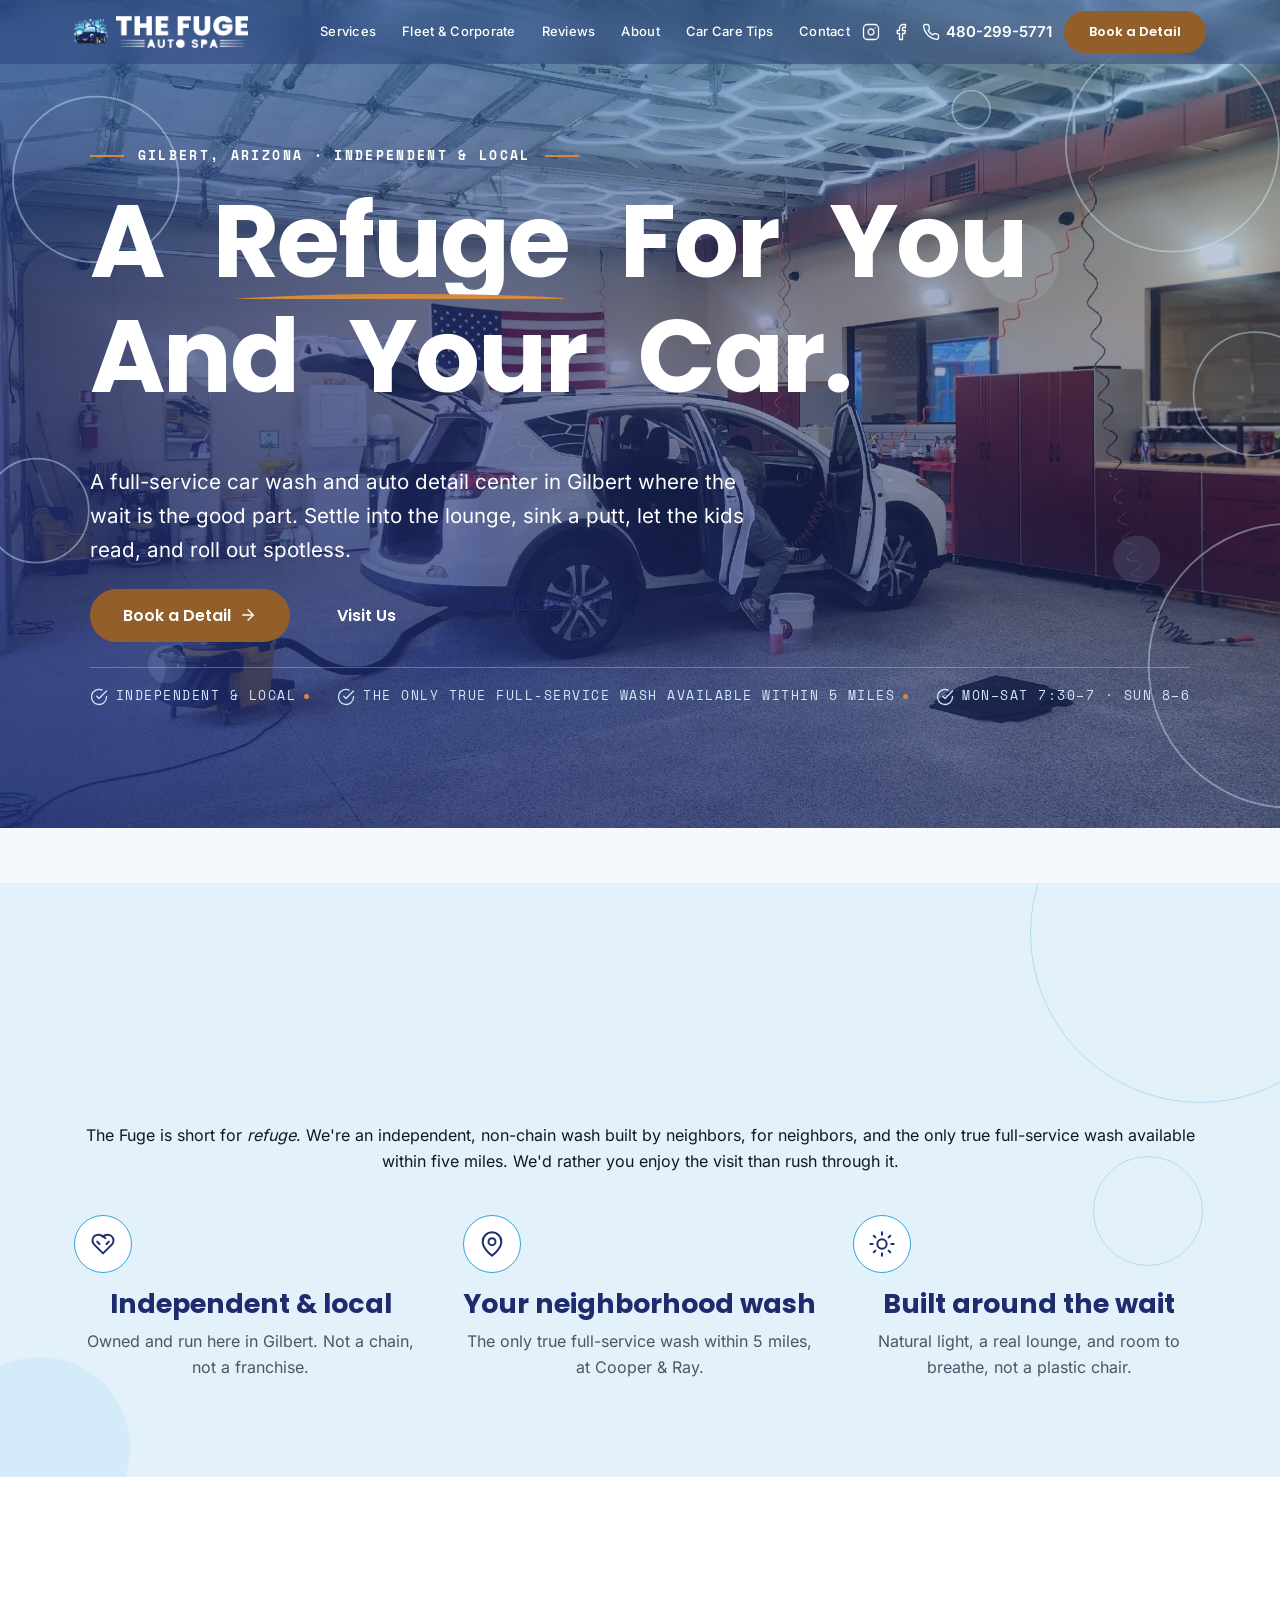
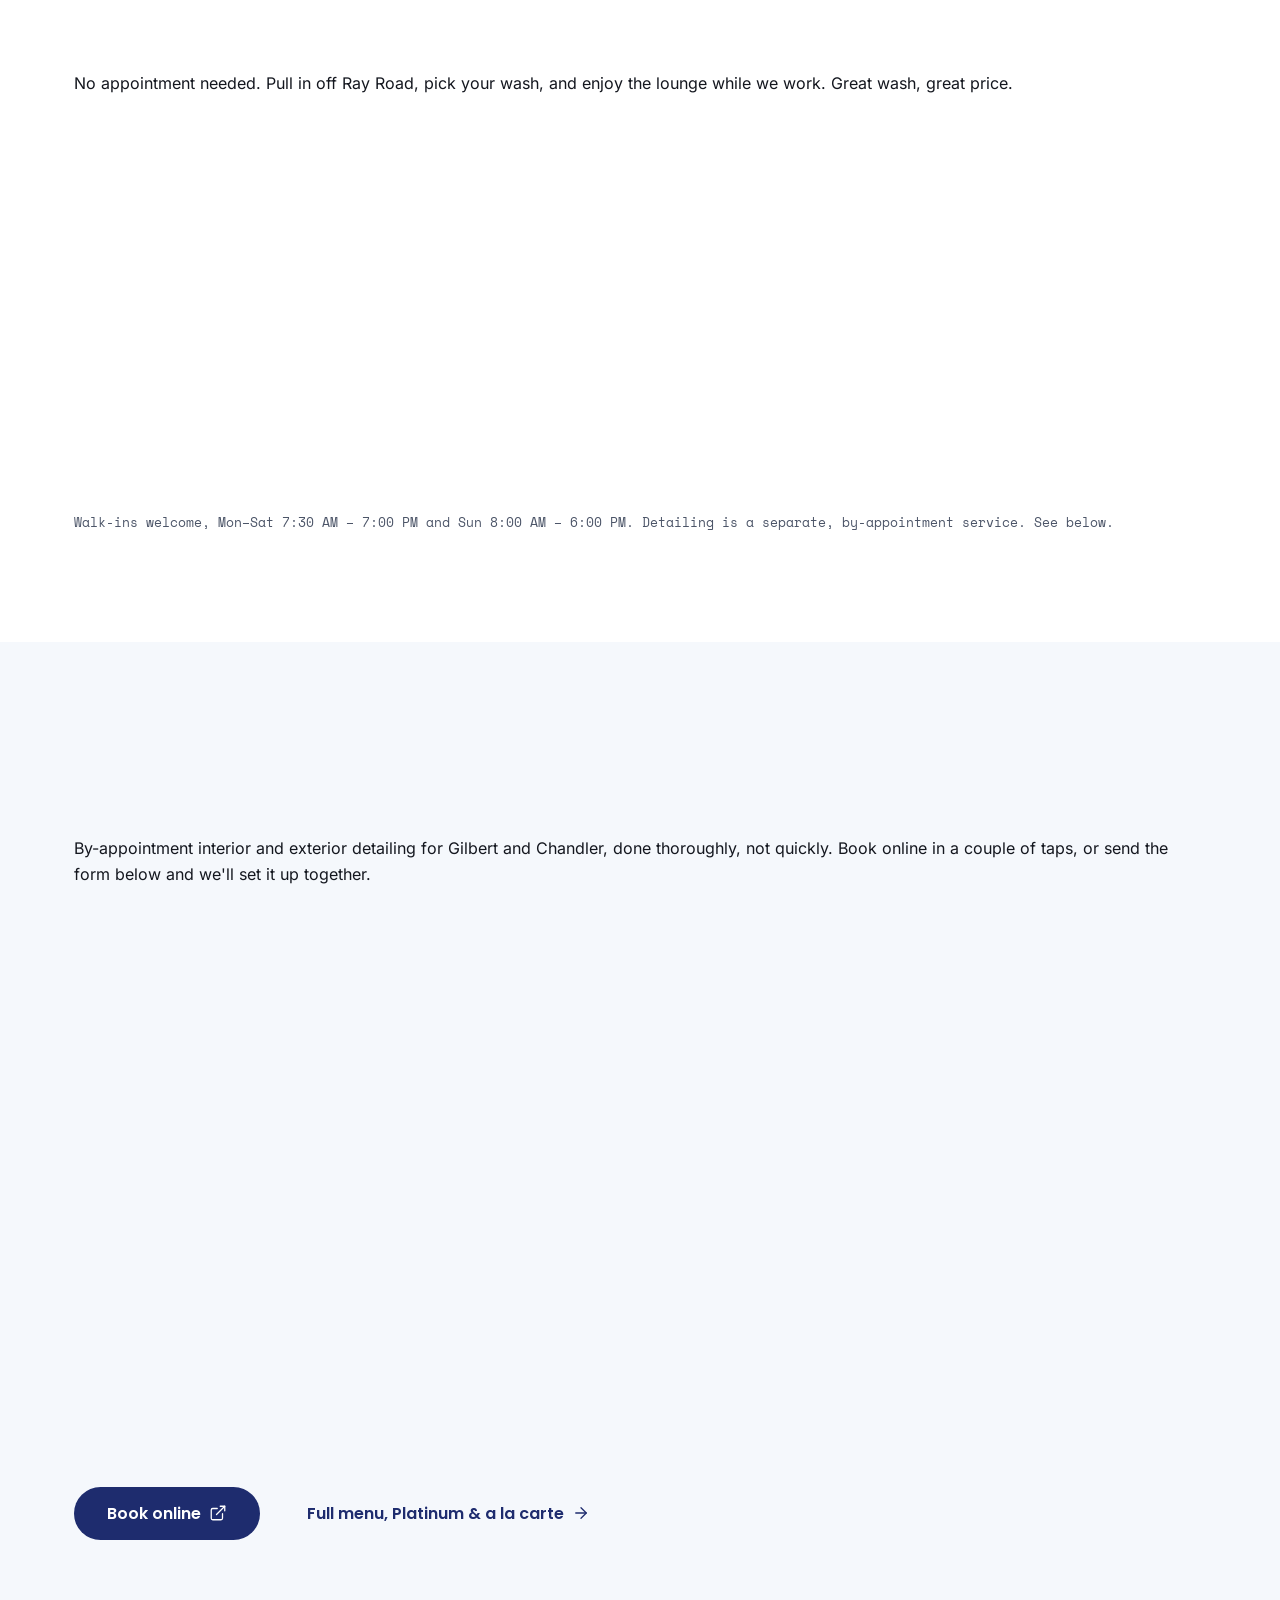
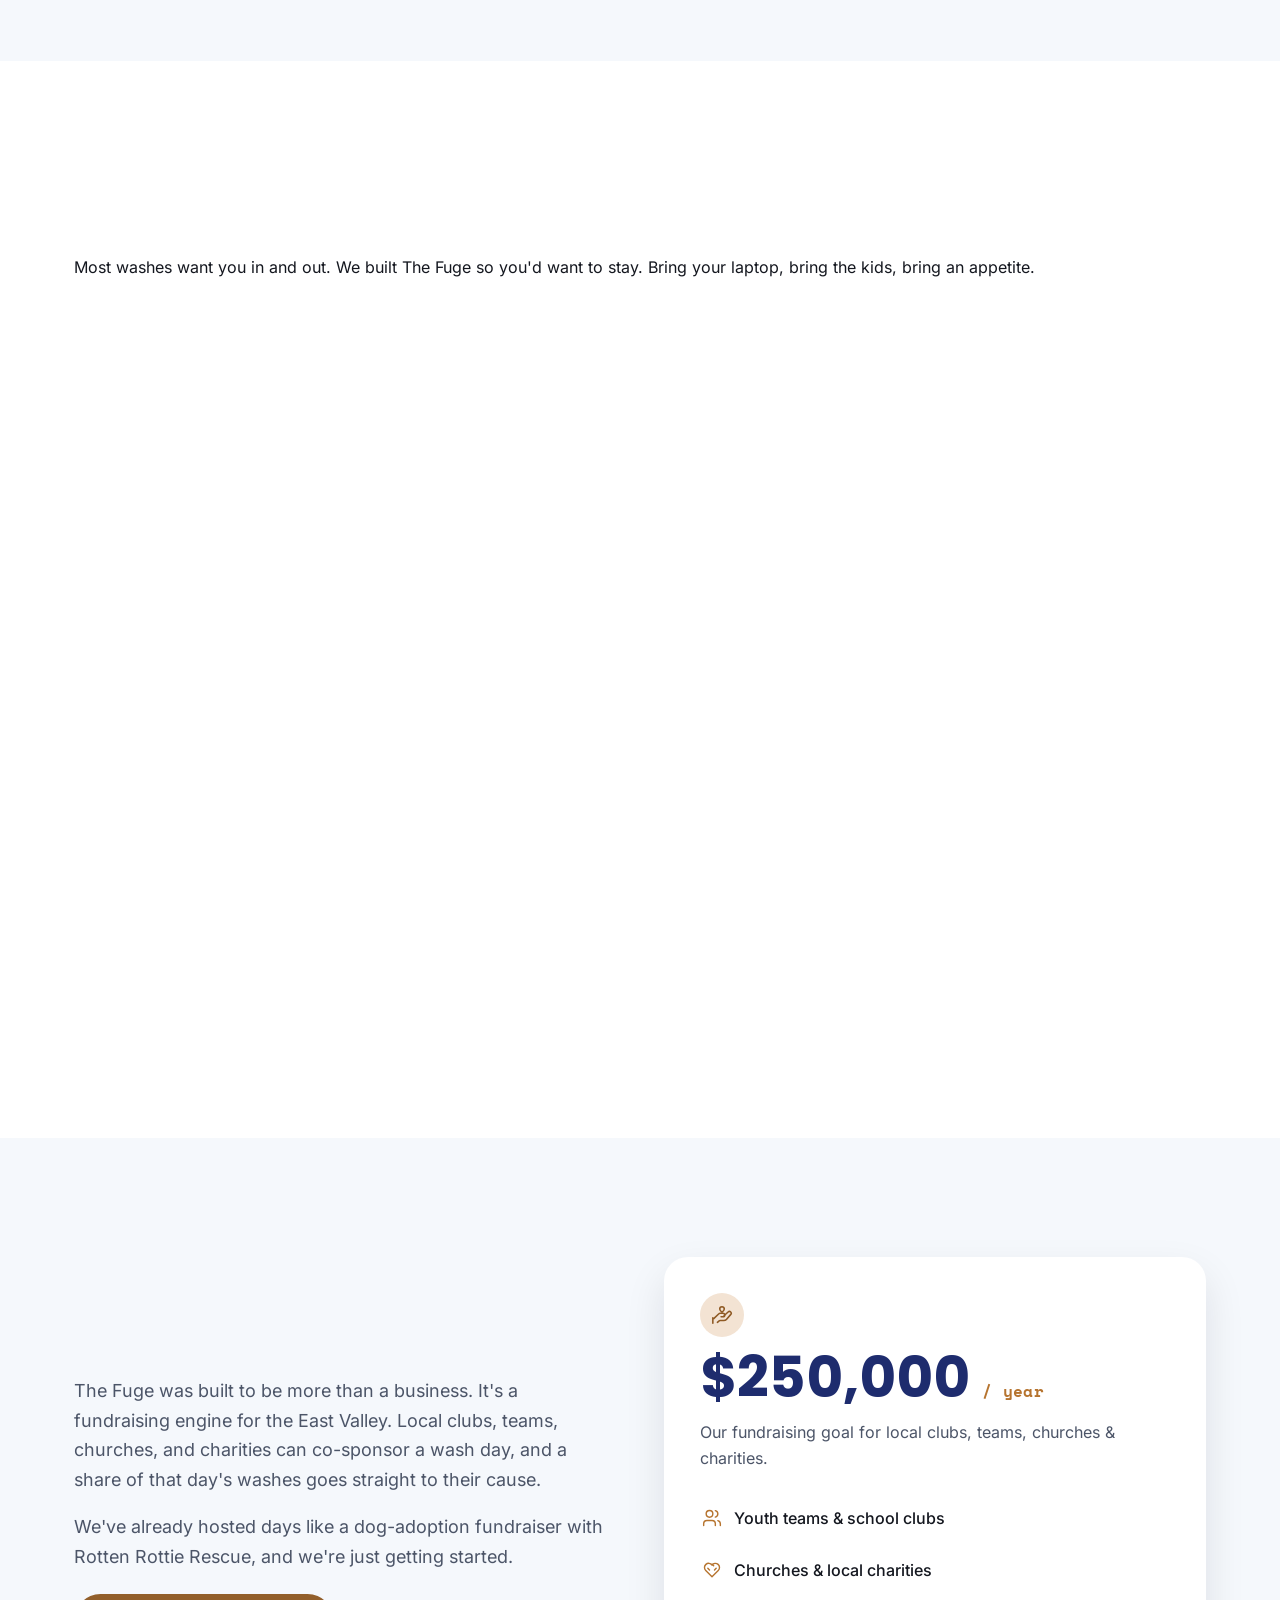
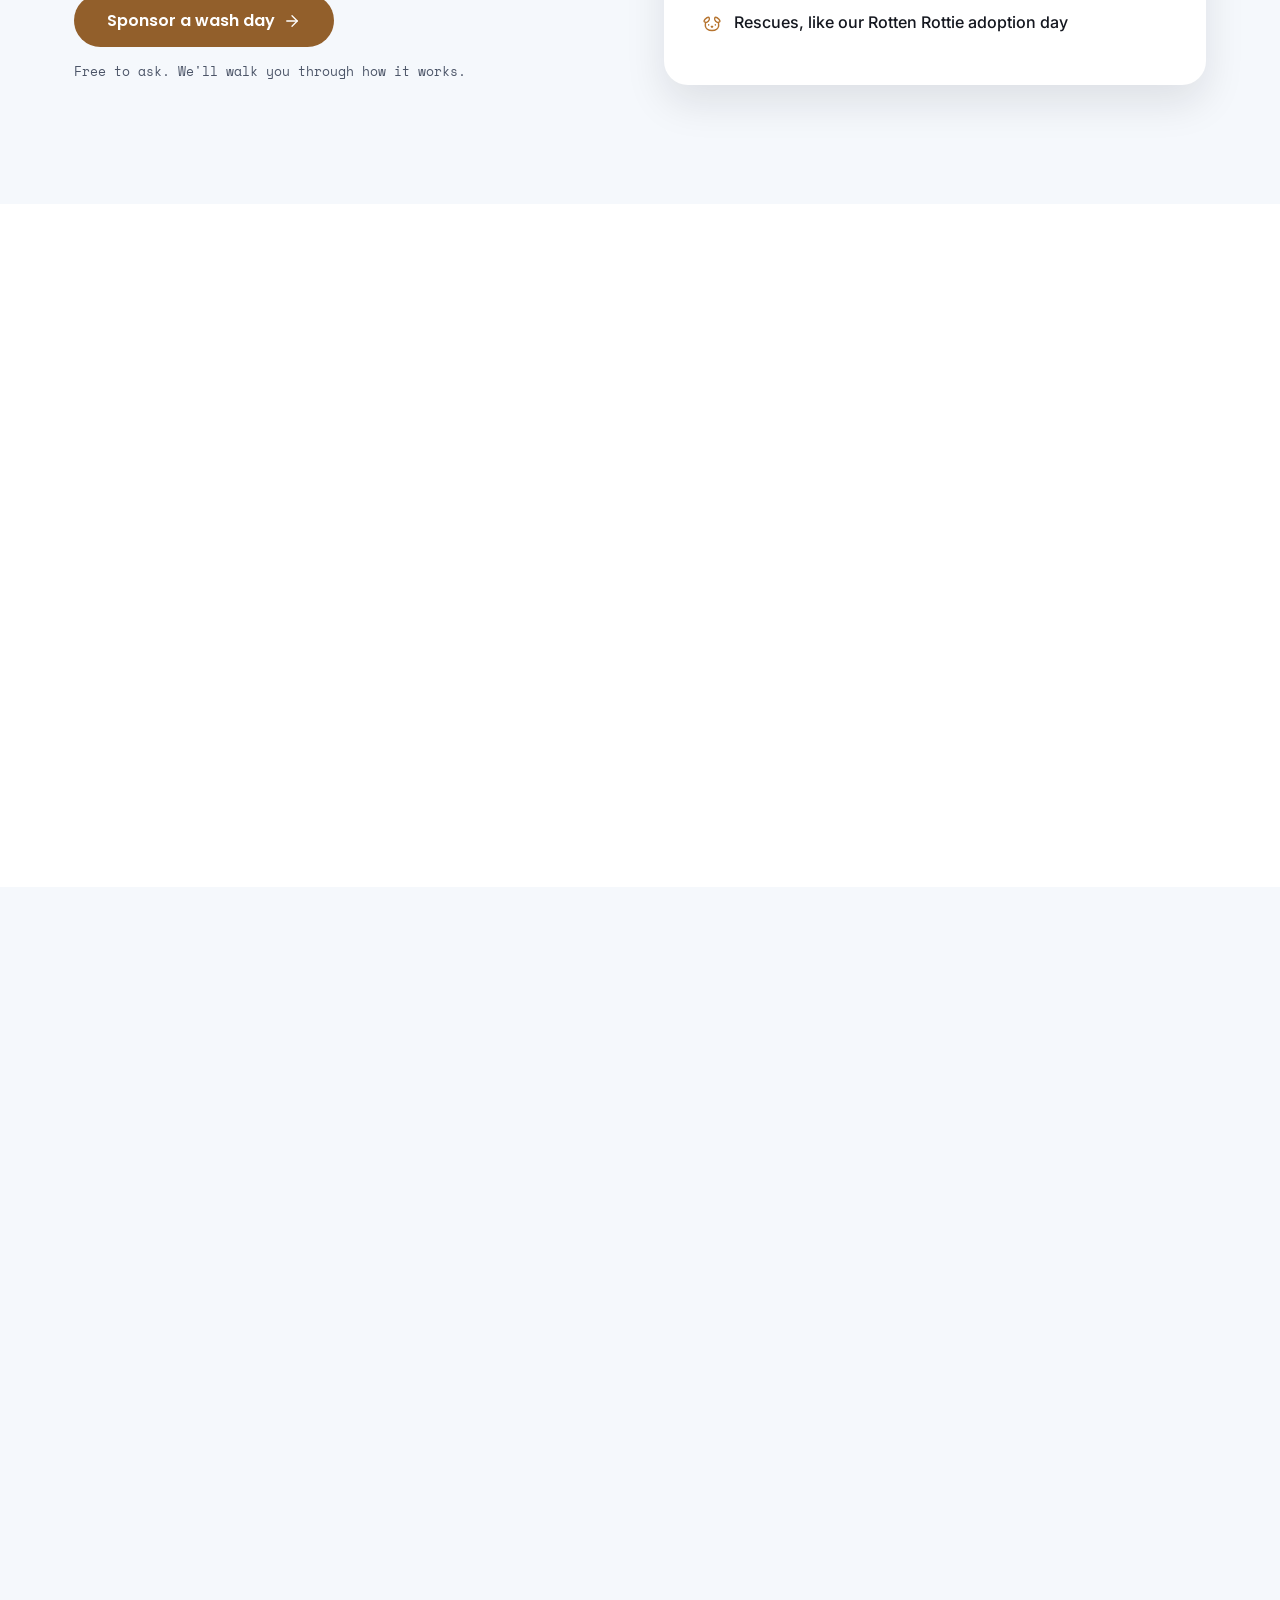
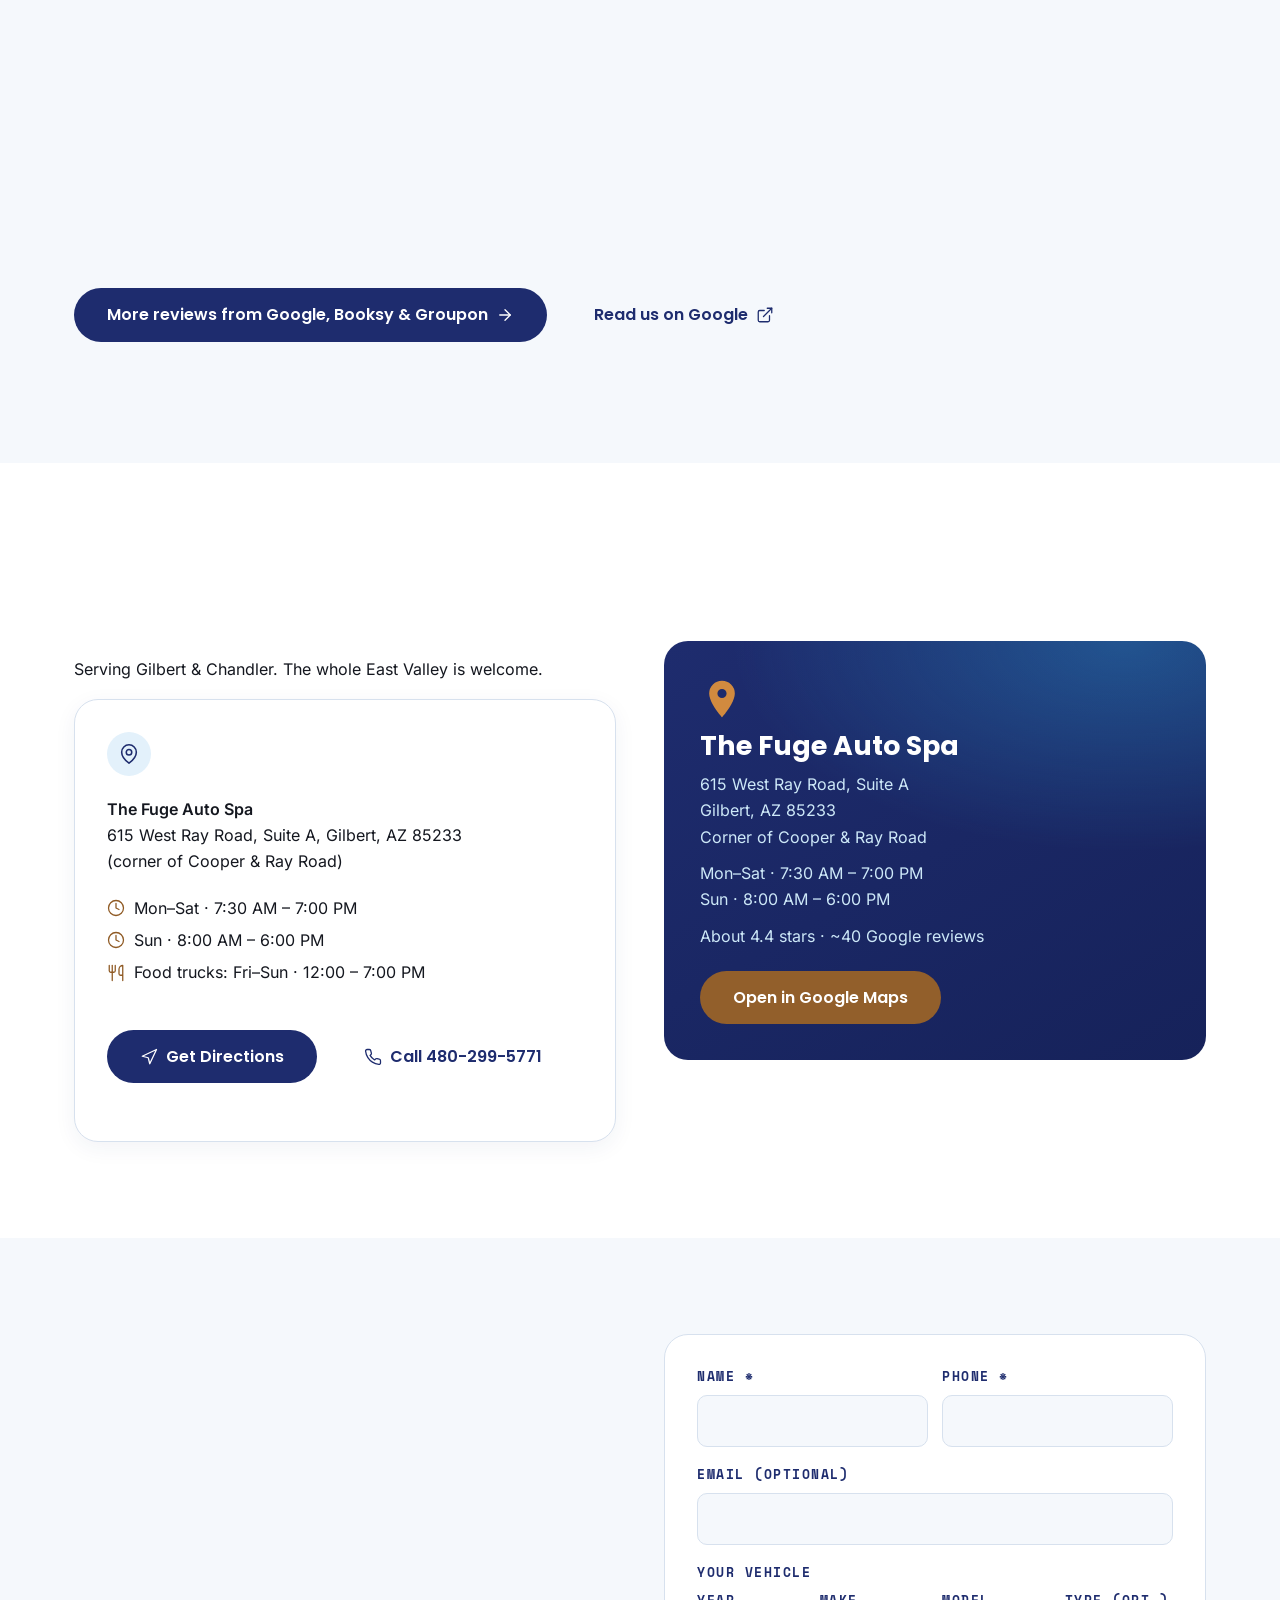
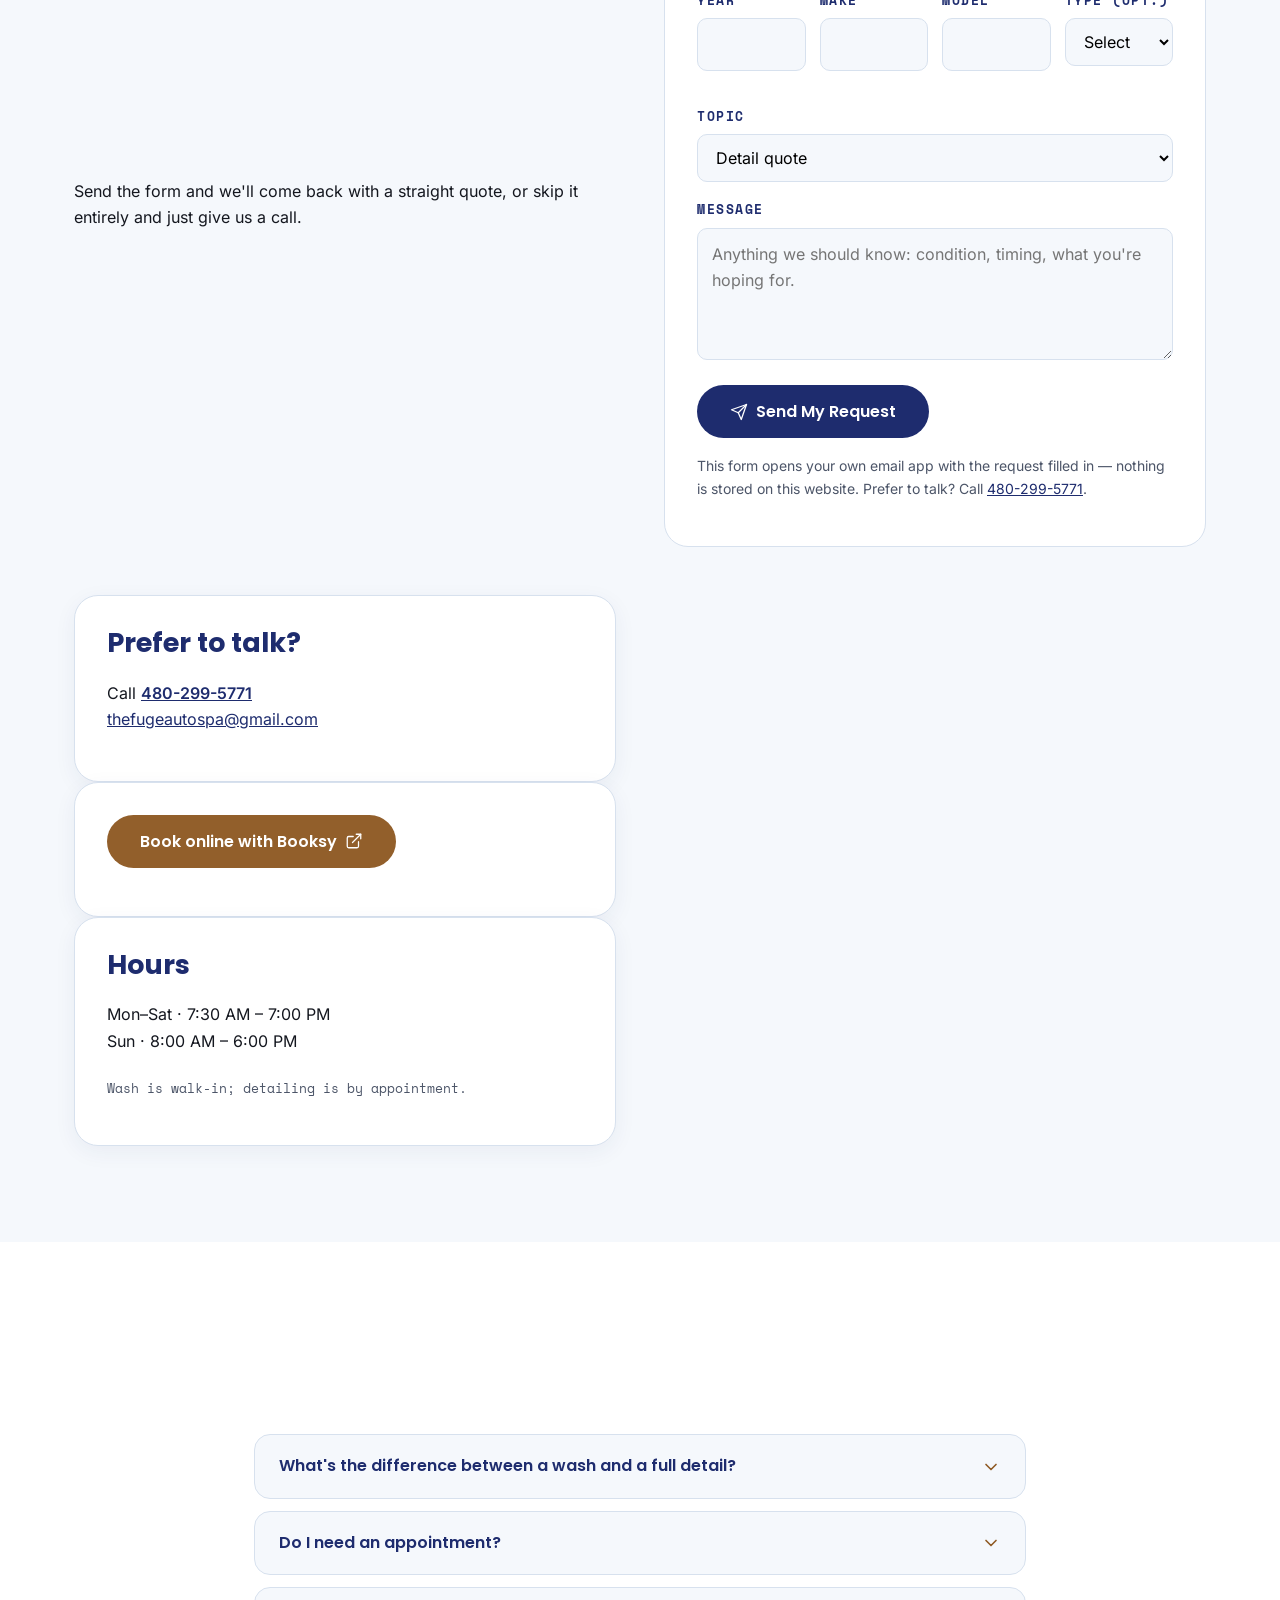
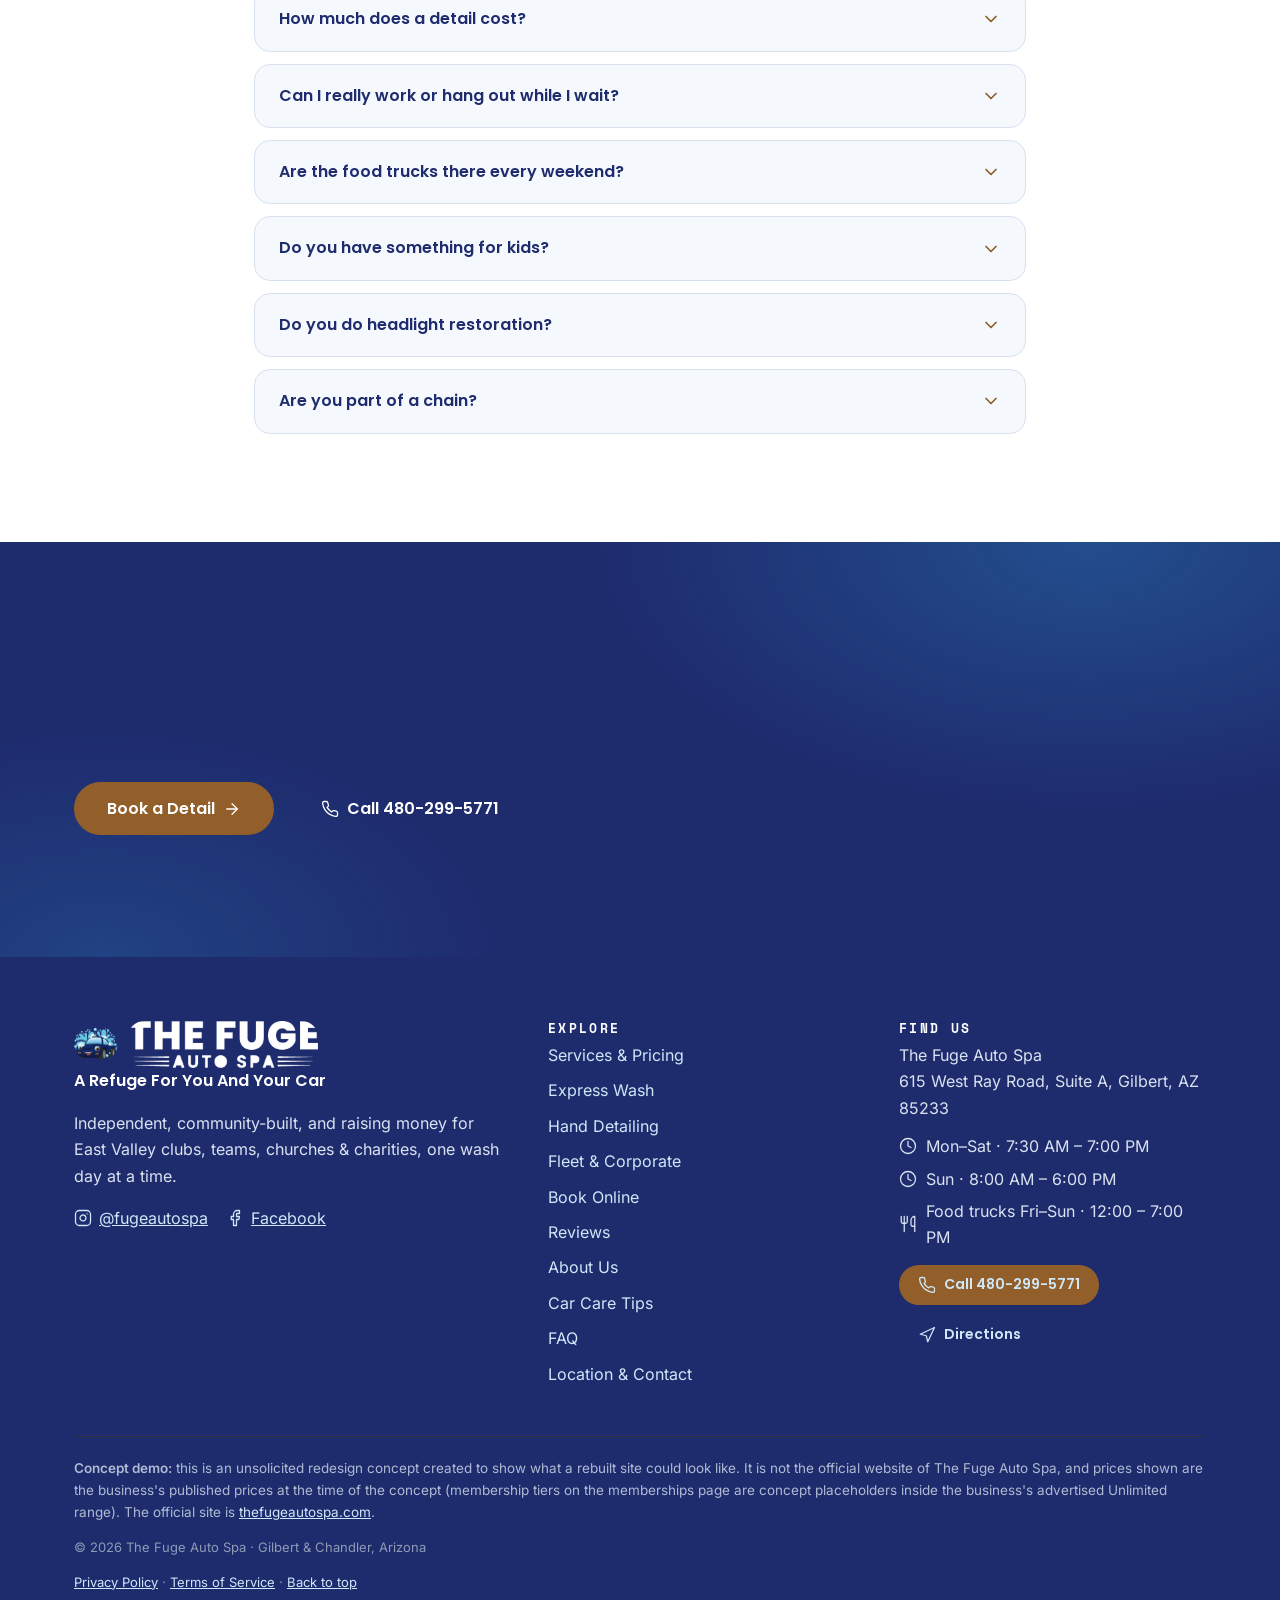
==== commit 917f2a06: "Full-site meticulous parity pass: copy, components, forms, motion, legal pages" ====
--- a/index.html
+++ b/index.html
@@ -6,11 +6,11 @@
 <meta http-equiv="Content-Security-Policy" content="default-src 'self'; script-src 'self'; style-src 'self'; img-src 'self' data:; font-src 'self'; connect-src 'none'; form-action 'self' mailto:; object-src 'none'; base-uri 'self'; upgrade-insecure-requests">
 <meta name="referrer" content="strict-origin-when-cross-origin">
 <meta name="description" content="Concept redesign demo for The Fuge Auto Spa, Gilbert AZ: express washes $11–$22, signature details from $150, Unlimited memberships. Not the official site.">
-<title>Car Wash & Detailing in Gilbert, AZ — The Fuge Auto Spa, Gilbert AZ (Concept Demo)</title>
+<title>Car Wash &amp; Auto Detailing in Gilbert, AZ | The Fuge Auto Spa (Concept Demo)</title>
 <link rel="icon" href="assets/img/favicon.svg" type="image/svg+xml">
 <link rel="preload" href="assets/img/hero.webp" as="image" fetchpriority="high">
 <link rel="preload" href="assets/fonts/poppins-700.woff2" as="font" type="font/woff2" crossorigin>
-<link rel="stylesheet" href="css/styles.css?v=8">
+<link rel="stylesheet" href="css/styles.css?v=9">
 </head>
 <body id="top">
 <a class="skip" href="#main">Skip to content</a>
@@ -26,32 +26,37 @@
         <a href="car-care-tips.html">Car Care Tips</a>
         <a href="contact.html">Contact</a>
       </nav>
-      <a class="nav-phone" href="tel:+14802995771">480-299-5771</a>
-      <a class="btn btn-copper btn-nav" href="book.html">Book a Detail</a>
-      <button class="menu-btn" id="menu-btn" type="button" aria-expanded="false" aria-controls="menu-panel" aria-label="Open menu"><span class="bars"><span></span><span></span><span></span></span>Menu</button>
+      <a class="nav-social" href="https://www.instagram.com/fugeautospa/" rel="noopener noreferrer" aria-label="The Fuge Auto Spa on Instagram"><svg viewBox="0 0 24 24" aria-hidden="true"><rect x="2" y="2" width="20" height="20" rx="5"/><path d="M16 11.37A4 4 0 1 1 12.63 8 4 4 0 0 1 16 11.37z"/><line x1="17.5" y1="6.5" x2="17.51" y2="6.5"/></svg></a>
+      <a class="nav-social" href="https://www.facebook.com/thefugeautospa/" rel="noopener noreferrer" aria-label="The Fuge Auto Spa on Facebook"><svg viewBox="0 0 24 24" aria-hidden="true"><path d="M18 2h-3a5 5 0 0 0-5 5v3H7v4h3v8h4v-8h3l1-4h-4V7a1 1 0 0 1 1-1h3z"/></svg></a>
+      <a class="nav-phone" href="tel:+14802995771"><svg viewBox="0 0 24 24" aria-hidden="true"><path d="M22 16.92v3a2 2 0 0 1-2.18 2 19.79 19.79 0 0 1-8.63-3.07 19.5 19.5 0 0 1-6-6 19.79 19.79 0 0 1-3.07-8.67A2 2 0 0 1 4.11 2h3a2 2 0 0 1 2 1.72c.127.96.361 1.903.7 2.81a2 2 0 0 1-.45 2.11L8.09 9.91a16 16 0 0 0 6 6l1.27-1.27a2 2 0 0 1 2.11-.45c.907.339 1.85.573 2.81.7A2 2 0 0 1 22 16.92z"/></svg>480-299-5771</a>
+      <a class="btn btn-copper btn-nav" href="https://booksy.com/en-us/dl/show-business/1786393?utm_medium=c2c_referral" target="_blank" rel="noopener noreferrer">Book a Detail</a>
+      <button class="menu-btn" id="menu-btn" type="button" aria-expanded="false" aria-controls="menu-panel" aria-label="Open menu"><span class="bars"><span></span><span></span><span></span></span></button>
     </div>
   </div>
   <div class="menu-panel" id="menu-panel">
     <div class="wrap">
       <nav aria-label="Main">
-        <a href="services.html">Services &amp; Pricing</a>
-        <a href="express-wash.html">Express Wash</a>
-        <a href="detailing.html">Hand Detailing</a>
-        <a href="memberships.html">Memberships</a>
+        <a href="services.html">Services</a>
         <a href="fleet.html">Fleet &amp; Corporate</a>
-        <a href="book.html">Book Online</a>
         <a href="reviews.html">Reviews</a>
-        <a href="about.html">About Us</a>
+        <a href="about.html">About</a>
         <a href="car-care-tips.html">Car Care Tips</a>
-        <a href="faq.html">FAQ</a>
-        <a href="contact.html">Location &amp; Contact</a>
-        <a class="menu-call" href="tel:+14802995771">Call 480-299-5771</a>
+        <a href="contact.html">Contact</a>
+        <a class="menu-book" href="https://booksy.com/en-us/dl/show-business/1786393?utm_medium=c2c_referral" target="_blank" rel="noopener noreferrer">Book a Detail</a>
       </nav>
+      <div class="menu-foot">
+        <div class="menu-socials">
+          <a href="https://www.instagram.com/fugeautospa/" rel="noopener noreferrer" aria-label="The Fuge Auto Spa on Instagram"><svg viewBox="0 0 24 24" aria-hidden="true"><rect x="2" y="2" width="20" height="20" rx="5"/><path d="M16 11.37A4 4 0 1 1 12.63 8 4 4 0 0 1 16 11.37z"/><line x1="17.5" y1="6.5" x2="17.51" y2="6.5"/></svg></a>
+          <a href="https://www.facebook.com/thefugeautospa/" rel="noopener noreferrer" aria-label="The Fuge Auto Spa on Facebook"><svg viewBox="0 0 24 24" aria-hidden="true"><path d="M18 2h-3a5 5 0 0 0-5 5v3H7v4h3v8h4v-8h3l1-4h-4V7a1 1 0 0 1 1-1h3z"/></svg></a>
+        </div>
+        <a class="btn btn-navy" href="tel:+14802995771"><svg viewBox="0 0 24 24" aria-hidden="true"><path d="M22 16.92v3a2 2 0 0 1-2.18 2 19.79 19.79 0 0 1-8.63-3.07 19.5 19.5 0 0 1-6-6 19.79 19.79 0 0 1-3.07-8.67A2 2 0 0 1 4.11 2h3a2 2 0 0 1 2 1.72c.127.96.361 1.903.7 2.81a2 2 0 0 1-.45 2.11L8.09 9.91a16 16 0 0 0 6 6l1.27-1.27a2 2 0 0 1 2.11-.45c.907.339 1.85.573 2.81.7A2 2 0 0 1 22 16.92z"/></svg>Call 480-299-5771</a>
+        <a class="btn btn-ghost-dark" href="https://www.google.com/maps/search/?api=1&query=The%20Fuge%20Auto%20Spa%2C%20615%20W%20Ray%20Rd%20Suite%20A%2C%20Gilbert%2C%20AZ%2085233" rel="noopener noreferrer"><svg viewBox="0 0 24 24" aria-hidden="true"><polygon points="3 11 22 2 13 21 11 13 3 11"/></svg>Directions</a>
+      </div>
     </div>
   </div>
 </header>
 <main id="main">
-  <section class="hero">
+  <section class="hero" id="hero">
     <img fetchpriority="high" class="hero-img" src="assets/img/hero.webp" alt="A freshly detailed car at The Fuge Auto Spa" width="1920" height="1280">
     <div class="hero-wash"></div>
     <svg class="bubbles" data-parallax="0.10" viewBox="0 0 1200 700" preserveAspectRatio="xMidYMid slice" aria-hidden="true">
@@ -62,38 +67,45 @@
       <circle cx="880" cy="90" r="16"></circle>
       <circle cx="1150" cy="560" r="120"></circle>
     </svg>
+    <svg class="bubbles bubbles-left" data-parallax="0.06" viewBox="0 0 1200 700" preserveAspectRatio="xMidYMid slice" aria-hidden="true">
+      <circle cx="140" cy="150" r="70"></circle>
+      <circle class="fill" cx="240" cy="300" r="26"></circle>
+      <circle cx="90" cy="430" r="44"></circle>
+      <circle class="fill" cx="200" cy="560" r="16"></circle>
+    </svg>
     <div class="wrap hero-inner">
       <p class="hero-eyebrow">Gilbert, Arizona · Independent &amp; Local</p>
       <h1><span class="hero-word"><span class="hero-word-inner">A</span></span> <span class="hero-word"><span class="hero-word-inner hero-word-swash">Refuge<svg class="swash" viewBox="0 0 140 16" preserveAspectRatio="none" aria-hidden="true"><path d="M4 11 C 36 4, 104 4, 136 9" fill="none" stroke="#d18a3f" stroke-width="5" stroke-linecap="round"></path></svg></span></span> <span class="hero-word"><span class="hero-word-inner">For</span></span> <span class="hero-word"><span class="hero-word-inner">You</span></span> <span class="hero-word"><span class="hero-word-inner">And</span></span> <span class="hero-word"><span class="hero-word-inner">Your</span></span> <span class="hero-word"><span class="hero-word-inner">Car.</span></span></h1>
       <p class="lede">A full-service car wash and auto detail center in Gilbert where the wait is the good part. Settle into the lounge, sink a putt, let the kids read, and roll out spotless.</p>
-      <p class="cta-row"><a class="btn btn-copper" href="book.html">Book a Detail</a> <a class="btn btn-ghost" href="#visit">Visit Us</a> <a class="btn btn-ghost" href="tel:+14802995771">Call 480-299-5771</a></p>
-      <ul class="hero-trust">
-        <li>Independent &amp; local</li>
-        <li>The only true full-service wash available within 5 miles</li>
-        <li>Mon–Sat 7:30–7 · Sun 8–6</li>
+      <p class="cta-row"><a class="btn btn-copper" href="https://booksy.com/en-us/dl/show-business/1786393?utm_medium=c2c_referral" target="_blank" rel="noopener noreferrer">Book a Detail <svg viewBox="0 0 24 24" aria-hidden="true"><line x1="5" y1="12" x2="19" y2="12"/><polyline points="12 5 19 12 12 19"/></svg></a> <a class="btn btn-ghost" href="#visit">Visit Us</a> <a class="hero-call" href="tel:+14802995771"><svg viewBox="0 0 24 24" aria-hidden="true"><path d="M22 16.92v3a2 2 0 0 1-2.18 2 19.79 19.79 0 0 1-8.63-3.07 19.5 19.5 0 0 1-6-6 19.79 19.79 0 0 1-3.07-8.67A2 2 0 0 1 4.11 2h3a2 2 0 0 1 2 1.72c.127.96.361 1.903.7 2.81a2 2 0 0 1-.45 2.11L8.09 9.91a16 16 0 0 0 6 6l1.27-1.27a2 2 0 0 1 2.11-.45c.907.339 1.85.573 2.81.7A2 2 0 0 1 22 16.92z"/></svg>Call 480-299-5771</a></p>
+      <ul class="hero-trust trust-strip">
+        <li><svg viewBox="0 0 24 24" aria-hidden="true"><path d="M22 11.08V12a10 10 0 1 1-5.93-9.14"/><polyline points="22 4 12 14.01 9 11.01"/></svg>Independent &amp; local</li>
+        <li><svg viewBox="0 0 24 24" aria-hidden="true"><path d="M22 11.08V12a10 10 0 1 1-5.93-9.14"/><polyline points="22 4 12 14.01 9 11.01"/></svg>The only true full-service wash available within 5 miles</li>
+        <li><svg viewBox="0 0 24 24" aria-hidden="true"><path d="M22 11.08V12a10 10 0 1 1-5.93-9.14"/><polyline points="22 4 12 14.01 9 11.01"/></svg>Mon–Sat 7:30–7 · Sun 8–6</li>
       </ul>
     </div>
   </section>
-
-  <section class="section sky">
+  <svg class="ripple" viewBox="0 0 1440 56" preserveAspectRatio="none" aria-hidden="true"><path d="M0 32 C 180 6, 360 6, 540 28 C 720 50, 900 50, 1080 28 C 1260 6, 1360 10, 1440 24 L1440 56 L0 56 Z"/></svg>
+
+  <section class="section sky" id="refuge">
     <div class="circles" aria-hidden="true"><span class="c1"></span><span class="c2 fill"></span><span class="c3"></span></div>
-    <div class="wrap">
+    <div class="wrap center-head">
       <p class="eyebrow" data-reveal>Why "The Fuge"</p>
       <h2 data-reveal data-reveal-delay="1">More than a car wash: a place to relax and unwind while we take care of your car.</h2>
       <p>The Fuge is short for <em>refuge</em>. We're an independent, non-chain wash built by neighbors, for neighbors, and the only true full-service wash available within five miles. We'd rather you enjoy the visit than rush through it.</p>
       <div class="icon-cols">
         <div class="icon-col">
-          <div class="icon"><svg viewBox="0 0 24 24" aria-hidden="true"><path d="M3 11.5 12 4l9 7.5"/><path d="M5.5 10v9.5h13V10"/><path d="M10 19.5v-5h4v5"/></svg></div>
+          <div class="icon"><svg viewBox="0 0 24 24" aria-hidden="true"><path d="M19.5 12.572 12 20l-7.5-7.428a5 5 0 1 1 7.5-6.566 5 5 0 1 1 7.5 6.572"/><path d="m12 5 2 2"/><path d="m7 10 2 2"/><path d="m17 10-2 2"/></svg></div>
           <h3>Independent &amp; local</h3>
           <p>Owned and run here in Gilbert. Not a chain, not a franchise.</p>
         </div>
         <div class="icon-col">
-          <div class="icon"><svg viewBox="0 0 24 24" aria-hidden="true"><path d="M12 21s-6.5-5.4-6.5-10.4A6.5 6.5 0 0 1 12 4a6.5 6.5 0 0 1 6.5 6.6C18.5 15.6 12 21 12 21z"/><circle cx="12" cy="10.5" r="2.3"/></svg></div>
+          <div class="icon"><svg viewBox="0 0 24 24" aria-hidden="true"><path d="M20 10c0 6-8 12-8 12s-8-6-8-12a8 8 0 0 1 16 0Z"/><circle cx="12" cy="10" r="3"/></svg></div>
           <h3>Your neighborhood wash</h3>
           <p>The only true full-service wash within 5 miles, at Cooper &amp; Ray.</p>
         </div>
         <div class="icon-col">
-          <div class="icon"><svg viewBox="0 0 24 24" aria-hidden="true"><path d="M5 11V8a3 3 0 0 1 3-3h8a3 3 0 0 1 3 3v3"/><path d="M3 13.5A1.5 1.5 0 0 1 6 13.5v1h12v-1A1.5 1.5 0 0 1 21 13.5v3A1.5 1.5 0 0 1 19.5 18h-15A1.5 1.5 0 0 1 3 16.5z"/><path d="M6 18v2M18 18v2"/></svg></div>
+          <div class="icon"><svg viewBox="0 0 24 24" aria-hidden="true"><circle cx="12" cy="12" r="4"/><path d="M12 2v2"/><path d="M12 20v2"/><path d="m4.93 4.93 1.41 1.41"/><path d="m17.66 17.66 1.41 1.41"/><path d="M2 12h2"/><path d="M20 12h2"/><path d="m6.34 17.66-1.41 1.41"/><path d="m19.07 4.93-1.41 1.41"/></svg></div>
           <h3>Built around the wait</h3>
           <p>Natural light, a real lounge, and room to breathe, not a plastic chair.</p>
         </div>
@@ -101,30 +113,30 @@
     </div>
   </section>
 
-  <section class="section alt">
+  <section class="section alt" id="wash">
     <div class="wrap">
       <p class="eyebrow" data-reveal>01 · The Car Wash</p>
       <h2 data-reveal data-reveal-delay="1">Drive up. We'll take it from here.</h2>
       <p>No appointment needed. Pull in off Ray Road, pick your wash, and enjoy the lounge while we work. Great wash, great price.</p>
       <div class="cards">
       <article class="card" data-reveal>
+        <div class="icon-chip"><svg viewBox="0 0 24 24" aria-hidden="true"><path d="M19 17h2c.6 0 1-.4 1-1v-3c0-.9-.7-1.7-1.5-1.9C18.7 10.6 16 10 16 10s-1.3-1.4-2.2-2.3c-.5-.4-1.1-.7-1.8-.7H5c-.6 0-1.1.4-1.4.9l-1.4 2.9A3.7 3.7 0 0 0 2 12v4c0 .6.4 1 1 1h2"/><circle cx="7" cy="17" r="2"/><path d="M9 17h6"/><circle cx="17" cy="17" r="2"/></svg></div>
         <h3>Express Wash</h3><p>Quick exterior clean.</p>
-        <ul class="checklist"><li>Exterior wash</li><li>Walk-in, no appointment</li></ul>
         <p class="price">$11</p>
       </article>
       <article class="card" data-reveal data-reveal-delay="1">
+        <div class="icon-chip"><svg viewBox="0 0 24 24" aria-hidden="true"><path d="m12 3-1.9 5.8a2 2 0 0 1-1.3 1.3L3 12l5.8 1.9a2 2 0 0 1 1.3 1.3L12 21l1.9-5.8a2 2 0 0 1 1.3-1.3L21 12l-5.8-1.9a2 2 0 0 1-1.3-1.3Z"/><path d="M5 3v4"/><path d="M19 17v4"/><path d="M3 5h4"/><path d="M17 19h4"/></svg></div>
         <h3>Express Wash Plus</h3><p>Deeper clean, inside &amp; out.</p>
-        <ul class="checklist"><li>Deeper clean</li><li>Inside &amp; out</li></ul>
         <p class="price">$16</p>
       </article>
       <article class="card" data-reveal data-reveal-delay="2">
+        <div class="icon-chip"><svg viewBox="0 0 24 24" aria-hidden="true"><path d="M12 2l2.9 6.3 6.9.8-5.1 4.7 1.4 6.8L12 17.3 5.9 20.6l1.4-6.8L2.2 9.1l6.9-.8z"/></svg></div>
         <h3>Express Wash Premium</h3><p>Our best express wash.</p>
-        <ul class="checklist"><li>Best express wash</li><li>Inside &amp; out</li></ul>
         <p class="price">$19</p>
       </article>
       <article class="card" data-reveal data-reveal-delay="3">
+        <div class="icon-chip"><svg viewBox="0 0 24 24" aria-hidden="true"><path d="M6 3h12l4 6-10 13L2 9Z"/><path d="M11 3 8 9l4 13 4-13-3-6"/><path d="M2 9h20"/></svg></div>
         <h3>Express Wash Platinum</h3><p>The ultimate express clean.</p>
-        <ul class="checklist"><li>Ultimate express clean</li><li>Inside &amp; out</li></ul>
         <p class="price">$22</p>
       </article>
       </div>
@@ -132,118 +144,131 @@
     </div>
   </section>
 
-  <section class="section">
+  <section class="section" id="detailing">
     <div class="wrap">
       <p class="eyebrow" data-reveal>02 · Detailing</p>
       <h2 data-reveal data-reveal-delay="1">Detailing worth booking ahead for.</h2>
       <p>By-appointment interior and exterior detailing for Gilbert and Chandler, done thoroughly, not quickly. Book online in a couple of taps, or send the form below and we'll set it up together.</p>
       <div class="cards">
       <article class="card" data-reveal>
+        <div class="icon-chip"><svg viewBox="0 0 24 24" aria-hidden="true"><path d="M19 9V6a2 2 0 0 0-2-2H7a2 2 0 0 0-2 2v3"/><path d="M3 16a2 2 0 0 0 2 2h14a2 2 0 0 0 2-2v-5a2 2 0 0 0-4 0v2H7v-2a2 2 0 0 0-4 0Z"/><path d="M5 18v2"/><path d="M19 18v2"/></svg></div>
         <h3>Signature Interior Detail</h3>
         <p>Seats, carpets, panels, and glass reset to fresh. Ideal for daily drivers that have collected crumbs, dust, and clutter.</p>
         <p class="meta">Small cars &amp; sedans · 3 hr</p>
-        <p class="price">$150</p>
+        <div class="price-row"><p class="price">$150</p><a class="btn btn-ghost-dark" href="https://booksy.com/en-us/dl/show-business/1786393?utm_medium=c2c_referral" target="_blank" rel="noopener noreferrer">Book now <svg viewBox="0 0 24 24" aria-hidden="true"><path d="M18 13v6a2 2 0 0 1-2 2H5a2 2 0 0 1-2-2V8a2 2 0 0 1 2-2h6"/><polyline points="15 3 21 3 21 9"/><line x1="10" y1="14" x2="21" y2="3"/></svg></a></div>
         <p class="card-note">Oversize interiors (large trucks, minivans, large SUVs): $225</p>
-        <a class="text-link" href="book.html">Book now →</a>
-      </article>
-      <article class="card" data-reveal data-reveal-delay="1">
-        <p class="badge">Most loved</p>
+      </article>
+      <article class="card pkg--featured" data-reveal data-reveal-delay="1">
+        <div class="card-head"><div class="icon-chip copper"><svg viewBox="0 0 24 24" aria-hidden="true"><path d="m12 3-1.9 5.8a2 2 0 0 1-1.3 1.3L3 12l5.8 1.9a2 2 0 0 1 1.3 1.3L12 21l1.9-5.8a2 2 0 0 1 1.3-1.3L21 12l-5.8-1.9a2 2 0 0 1-1.3-1.3Z"/><path d="M5 3v4"/><path d="M19 17v4"/><path d="M3 5h4"/><path d="M17 19h4"/></svg></div><p class="badge">Most loved</p></div>
         <h3>Signature Interior &amp; Exterior</h3>
         <p>Our most popular full detail. Everything in the interior and exterior details, combined, for a complete inside-and-out reset.</p>
         <p class="meta">4 hr</p>
-        <p class="price">$400</p>
-        <a class="text-link" href="book.html">Book now →</a>
+        <div class="price-row"><p class="price">$400</p><a class="btn btn-ghost-dark" href="https://booksy.com/en-us/dl/show-business/1786393?utm_medium=c2c_referral" target="_blank" rel="noopener noreferrer">Book now <svg viewBox="0 0 24 24" aria-hidden="true"><path d="M18 13v6a2 2 0 0 1-2 2H5a2 2 0 0 1-2-2V8a2 2 0 0 1 2-2h6"/><polyline points="15 3 21 3 21 9"/><line x1="10" y1="14" x2="21" y2="3"/></svg></a></div>
       </article>
       <article class="card" data-reveal data-reveal-delay="2">
+        <div class="icon-chip"><svg viewBox="0 0 24 24" aria-hidden="true"><path d="m3 3 1.5 1.5"/><path d="M7 5h3"/><path d="M5 7v3"/><path d="M9 11h6a2 2 0 0 1 2 2v7a2 2 0 0 1-2 2H9a2 2 0 0 1-2-2v-7a2 2 0 0 1 2-2Z"/><path d="M9 11V9a2 2 0 0 1 2-2h2a2 2 0 0 1 2 2v2"/></svg></div>
         <h3>Signature Exterior Detail</h3>
         <p>Exterior wash and ceramic wax, wheels and tires wiped down, glass cleaned inside and out. We'll recommend a clay bar or headlight restoration add-on if your paint needs a deeper fix.</p>
         <p class="meta">3 hr</p>
-        <p class="price">$200</p>
-        <a class="text-link" href="book.html">Book now →</a>
-      </article>
-      </div>
-      <p class="note"><a class="text-link" href="https://booksy.com/en-us/dl/show-business/1786393?utm_medium=c2c_referral" rel="noopener noreferrer">Book online →</a> · <a class="text-link" href="detailing.html">Full menu, Platinum &amp; a la carte →</a></p>
-    </div>
-  </section>
-
-  <section class="section alt">
+        <div class="price-row"><p class="price">$200</p><a class="btn btn-ghost-dark" href="https://booksy.com/en-us/dl/show-business/1786393?utm_medium=c2c_referral" target="_blank" rel="noopener noreferrer">Book now <svg viewBox="0 0 24 24" aria-hidden="true"><path d="M18 13v6a2 2 0 0 1-2 2H5a2 2 0 0 1-2-2V8a2 2 0 0 1 2-2h6"/><polyline points="15 3 21 3 21 9"/><line x1="10" y1="14" x2="21" y2="3"/></svg></a></div>
+      </article>
+      </div>
+      <p class="cta-row"><a class="btn btn-navy" href="https://booksy.com/en-us/dl/show-business/1786393?utm_medium=c2c_referral" target="_blank" rel="noopener noreferrer">Book online <svg viewBox="0 0 24 24" aria-hidden="true"><path d="M18 13v6a2 2 0 0 1-2 2H5a2 2 0 0 1-2-2V8a2 2 0 0 1 2-2h6"/><polyline points="15 3 21 3 21 9"/><line x1="10" y1="14" x2="21" y2="3"/></svg></a> <a class="btn btn-ghost-dark" href="detailing.html">Full menu, Platinum &amp; a la carte <svg viewBox="0 0 24 24" aria-hidden="true"><line x1="5" y1="12" x2="19" y2="12"/><polyline points="12 5 19 12 12 19"/></svg></a></p>
+    </div>
+  </section>
+
+  <section class="section alt" id="experience">
     <div class="wrap">
       <p class="eyebrow" data-reveal>03 · The Experience</p>
       <h2 data-reveal data-reveal-delay="1">The wait is the whole point.</h2>
       <p>Most washes want you in and out. We built The Fuge so you'd want to stay. Bring your laptop, bring the kids, bring an appetite.</p>
-      <div class="cards">
-        <article class="card" data-reveal data-reveal-delay="3">
+      <div class="bento">
+        <article class="card tile-wide" data-reveal>
+          <div>
+            <h3>A lounge you can actually work from</h3>
+            <p>Ten remote-work stations with high-speed internet, power at every seat, free WiFi, and natural light everywhere. Take the meeting, clear the inbox. Your car will be ready when you are.</p>
+            <ul class="spec-list"><li><svg viewBox="0 0 24 24" aria-hidden="true"><path d="M20 16V7a2 2 0 0 0-2-2H6a2 2 0 0 0-2 2v9m16 0H4m16 0 1.28 2.55a1 1 0 0 1-.9 1.45H3.62a1 1 0 0 1-.9-1.45L4 16"/></svg>10 work stations</li><li><svg viewBox="0 0 24 24" aria-hidden="true"><path d="M5 13a10 10 0 0 1 14 0"/><path d="M8.5 16.5a5 5 0 0 1 7 0"/><path d="M2 8.82a15 15 0 0 1 20 0"/><line x1="12" y1="20" x2="12.01" y2="20"/></svg>Free high-speed WiFi</li><li><svg viewBox="0 0 24 24" aria-hidden="true"><polygon points="13 2 3 14 12 14 11 22 21 10 12 10 13 2"/></svg>Power at every seat</li><li><svg viewBox="0 0 24 24" aria-hidden="true"><circle cx="12" cy="12" r="4"/><path d="M12 2v2"/><path d="M12 20v2"/><path d="m4.93 4.93 1.41 1.41"/><path d="m17.66 17.66 1.41 1.41"/><path d="M2 12h2"/><path d="M20 12h2"/><path d="m6.34 17.66-1.41 1.41"/><path d="m19.07 4.93-1.41 1.41"/></svg>Natural lighting</li></ul>
+          </div>
           <img loading="lazy" decoding="async" src="assets/img/workspace.webp" alt="Wood work bar with leather stools, outlets, and a laptop in the lounge at The Fuge Auto Spa" width="960" height="720">
-          <h3>A lounge you can actually work from</h3>
-          <p>Ten remote-work stations with high-speed internet, power at every seat, free WiFi, and natural light everywhere. Take the meeting, clear the inbox. Your car will be ready when you are.</p>
-          <ul class="checklist"><li>10 work stations</li><li>Free high-speed WiFi</li><li>Power at every seat</li><li>Natural lighting</li></ul>
         </article>
-        <article class="card" data-reveal><img data-reveal data-reveal-delay="2" loading="lazy" decoding="async" src="assets/img/putting-green.webp" alt="Putting green with paver stepping stones at The Fuge Auto Spa in Gilbert" width="720" height="540"><h3>Putting green</h3><p>Free for wash and detail customers. Work on the short game while we work on the shine.</p></article>
-        <article class="card" data-reveal data-reveal-delay="1"><h3>Kids' corner</h3><p>A big chalkboard to draw on and a Little Free Library stocked with free children's books. Happy kids, easy visit.</p></article>
-        <article class="card" data-reveal data-reveal-delay="2"><h3>Weekend food trucks</h3><p>A rotating lineup parks here Fri–Sun · 12:00 – 7:00 PM. Grab lunch while your car gets its own treatment.</p></article>
-      </div>
-    </div>
-  </section>
-
-  <section class="section">
+        <article class="card" data-reveal data-reveal-delay="1"><div class="icon-chip"><svg viewBox="0 0 24 24" aria-hidden="true"><path d="m12 8 6-3-6-3-6 3Z"/><path d="M4.6 10.6 2 9l6-3"/><path d="m13.4 4.6 6.6-3.6"/><path d="m12 8 6 3-6 3-6-3Z"/><path d="m12 14 6 3-6 3-6-3Z"/><path d="m6 11 6 3"/><path d="M12 14v6"/><path d="M6 17v-6"/><path d="M18 17v-6"/></svg></div><h3>Putting green</h3><p>Free for wash and detail customers. Work on the short game while we work on the shine.</p></article>
+        <article class="card" data-reveal data-reveal-delay="2"><div class="icon-chip"><svg viewBox="0 0 24 24" aria-hidden="true"><path d="M9 12h.01"/><path d="M15 12h.01"/><path d="M10 16c.5.3 1.2.5 2 .5s1.5-.2 2-.5"/><path d="M19 6.3a9 9 0 0 1 1.8 3.9 2 2 0 0 1 0 3.6 9 9 0 0 1-17.6 0 2 2 0 0 1 0-3.6A9 9 0 0 1 12 3c2 0 3.5 1.1 3.5 2.5s-.9 2.5-2 2.5c-.8 0-1.5-.4-1.5-1"/></svg></div><h3>Kids' corner</h3><p>A big chalkboard to draw on and a Little Free Library stocked with free children's books. Happy kids, easy visit.</p></article>
+        <article class="card" data-reveal data-reveal-delay="3"><div class="icon-chip"><svg viewBox="0 0 24 24" aria-hidden="true"><path d="M3 2v7c0 1.1.9 2 2 2h4a2 2 0 0 0 2-2V2"/><path d="M7 2v20"/><path d="M21 15V2a5 5 0 0 0-5 5v6c0 1.1.9 2 2 2h3Zm0 0v7"/></svg></div><h3>Weekend food trucks</h3><p>A rotating lineup parks here Fri–Sun · 12:00 – 7:00 PM. Grab lunch while your car gets its own treatment.</p></article>
+      </div>
+    </div>
+  </section>
+
+  <section class="section" id="community">
     <div class="wrap two-col">
       <div>
         <p class="eyebrow" data-reveal>04 · Community</p>
         <h2 data-reveal data-reveal-delay="1">Every wash gives something back.</h2>
         <p class="lede-gray">The Fuge was built to be more than a business. It's a fundraising engine for the East Valley. Local clubs, teams, churches, and charities can co-sponsor a wash day, and a share of that day's washes goes straight to their cause.</p>
         <p class="lede-gray">We've already hosted days like a dog-adoption fundraiser with Rotten Rottie Rescue, and we're just getting started.</p>
-        <p><a class="btn btn-copper" href="contact.html">Sponsor a wash day <span aria-hidden="true">→</span></a></p>
-        <p class="note">Free to ask. We'll walk you through how it works.</p>
+        <p class="cta-row"><a class="btn btn-copper" href="#contact" data-topic="Community partnership">Sponsor a wash day <svg viewBox="0 0 24 24" aria-hidden="true"><line x1="5" y1="12" x2="19" y2="12"/><polyline points="12 5 19 12 12 19"/></svg></a> <span class="note">Free to ask. We'll walk you through how it works.</span></p>
       </div>
       <div class="stat-card">
+        <div class="icon-chip copper"><svg viewBox="0 0 24 24" aria-hidden="true"><path d="M11 14h2a2 2 0 1 0 0-4h-3c-.6 0-1.1.2-1.4.6L3 16"/><path d="m7 20 1.6-1.4c.3-.4.8-.6 1.4-.6h4c1.1 0 2.1-.4 2.8-1.2l4.6-5.2a2 2 0 0 0-2.75-2.91l-4.2 3.9"/><path d="M2 15v6"/><path d="M12 3c-1.5 0-2.5 1-2.5 2.5S12 9 12 9s2.5-2 2.5-3.5S13.5 3 12 3Z"/></svg></div>
         <p class="stat">$250,000 <span class="per">/ year</span></p>
         <p>Our fundraising goal for local clubs, teams, churches &amp; charities.</p>
         <ul class="stat-rows">
           <li><svg viewBox="0 0 24 24" aria-hidden="true"><path d="M16 21v-2a4 4 0 0 0-4-4H6a4 4 0 0 0-4 4v2"/><circle cx="9" cy="7" r="4"/><path d="M22 21v-2a4 4 0 0 0-3-3.87"/><path d="M16 3.13a4 4 0 0 1 0 7.75"/></svg>Youth teams &amp; school clubs</li>
-          <li><svg viewBox="0 0 24 24" aria-hidden="true"><path d="M19 14c1.49-1.46 3-3.21 3-5.5A5.5 5.5 0 0 0 16.5 3c-1.76 0-3 .5-4.5 2-1.5-1.5-2.74-2-4.5-2A5.5 5.5 0 0 0 2 8.5c0 2.3 1.5 4.05 3 5.5l7 7z"/></svg>Churches &amp; local charities</li>
-          <li><svg viewBox="0 0 24 24" aria-hidden="true"><circle cx="11" cy="4" r="2"/><circle cx="18" cy="8" r="2"/><circle cx="20" cy="16" r="2"/><path d="M9 10a5 5 0 0 1 5 5v3.5a3.5 3.5 0 0 1-6.84 1.045Q6.52 17.48 4.46 16.84A3.5 3.5 0 0 1 5.5 10Z"/></svg>Rescues, like our Rotten Rottie adoption day</li>
+          <li><svg viewBox="0 0 24 24" aria-hidden="true"><path d="M19.5 12.572 12 20l-7.5-7.428a5 5 0 1 1 7.5-6.566 5 5 0 1 1 7.5 6.572"/><path d="m12 5 2 2"/><path d="m7 10 2 2"/><path d="m17 10-2 2"/></svg>Churches &amp; local charities</li>
+          <li><svg viewBox="0 0 24 24" aria-hidden="true"><path d="M11.25 16.25h1.5L12 17z"/><path d="M16 14v.5"/><path d="M4.42 11.247A13.152 13.152 0 0 0 4 14.556C4 18.728 7.582 21 12 21s8-2.272 8-6.444a11.702 11.702 0 0 0-.493-3.309"/><path d="M8 14v.5"/><path d="M8.5 8.5c-.384 1.05-1.083 2.028-2.344 2.5-1.931.722-3.956-.297-3.656-1.45a5.61 5.61 0 0 1 1.14-2.054C4.758 6.363 6.135 5 7.477 5c1.172 0 1.666 1.45 1.023 3.5Z"/><path d="M15.5 8.5c.384 1.05 1.083 2.028 2.344 2.5 1.931.722 3.956-.297 3.656-1.45a5.61 5.61 0 0 0-1.14-2.054C19.242 6.363 17.865 5 16.523 5c-1.172 0-1.666 1.45-1.023 3.5Z"/></svg>Rescues, like our Rotten Rottie adoption day</li>
         </ul>
       </div>
     </div>
   </section>
 
-  <section class="section alt">
+  <section class="section alt" id="gallery">
     <div class="wrap">
       <p class="eyebrow" data-reveal>05 · The Space</p>
       <h2 data-reveal data-reveal-delay="1">Have a look around.</h2>
       <p data-reveal data-reveal-delay="2">Clean cars, calm corners, and the community moments in between.</p>
       <div class="gallery">
-        <img data-reveal loading="lazy" decoding="async" src="assets/img/relax-station.webp" alt="Plush couches and sculptural coffee tables in The Fuge Auto Spa lounge" width="720" height="540">
-        <img data-reveal data-reveal-delay="1" loading="lazy" decoding="async" src="assets/img/detailed-car.webp" alt="Freshly detailed car interior at The Fuge Auto Spa, spotless dash and steering wheel" width="682" height="540">
-        <img data-reveal data-reveal-delay="2" loading="lazy" decoding="async" src="assets/img/putting-green.webp" alt="Putting green with paver stepping stones at The Fuge Auto Spa in Gilbert" width="720" height="540">
-      </div>
-    </div>
-  </section>
-
-  <section class="section">
+        <figure class="gallery-item"><img data-reveal loading="lazy" decoding="async" src="assets/img/relax-station.webp" alt="Plush couches and sculptural coffee tables in The Fuge Auto Spa lounge, with the words Relax While You Wait" width="720" height="540"></figure>
+        <figure class="gallery-item"><img data-reveal data-reveal-delay="1" loading="lazy" decoding="async" src="assets/img/detailed-car.webp" alt="Freshly detailed car interior at The Fuge Auto Spa, spotless dash and steering wheel" width="682" height="540"></figure>
+        <figure class="gallery-item"><img data-reveal data-reveal-delay="2" loading="lazy" decoding="async" src="assets/img/putting-green.webp" alt="Putting green with paver stepping stones at The Fuge Auto Spa in Gilbert" width="720" height="540"></figure>
+      </div>
+    </div>
+  </section>
+
+  <section class="section" id="reviews">
     <div class="wrap">
       <p class="eyebrow" data-reveal>06 · Word of Mouth</p>
       <h2 data-reveal data-reveal-delay="1">Don't take our word for it.</h2>
       <p class="aggregate" data-reveal data-reveal-delay="2">Real reviews from real neighbors. The Fuge holds about <strong>4.4 stars across roughly 40 Google reviews</strong> <span class="stars" aria-label="4.4 out of 5 stars"><svg viewBox="0 0 24 24" aria-hidden="true"><path d="M12 2l2.9 6.3 6.9.8-5.1 4.7 1.4 6.8L12 17.3 5.9 20.6l1.4-6.8L2.2 9.1l6.9-.8z"/></svg><svg viewBox="0 0 24 24" aria-hidden="true"><path d="M12 2l2.9 6.3 6.9.8-5.1 4.7 1.4 6.8L12 17.3 5.9 20.6l1.4-6.8L2.2 9.1l6.9-.8z"/></svg><svg viewBox="0 0 24 24" aria-hidden="true"><path d="M12 2l2.9 6.3 6.9.8-5.1 4.7 1.4 6.8L12 17.3 5.9 20.6l1.4-6.8L2.2 9.1l6.9-.8z"/></svg><svg viewBox="0 0 24 24" aria-hidden="true"><path d="M12 2l2.9 6.3 6.9.8-5.1 4.7 1.4 6.8L12 17.3 5.9 20.6l1.4-6.8L2.2 9.1l6.9-.8z"/></svg><svg viewBox="0 0 24 24" aria-hidden="true"><path d="M12 2l2.9 6.3 6.9.8-5.1 4.7 1.4 6.8L12 17.3 5.9 20.6l1.4-6.8L2.2 9.1l6.9-.8z"/></svg></span> — read them live rather than trusting a screenshot.</p>
       <div class="review-grid">
-        <blockquote class="review" data-reveal>
-          <p>"I wish I could give this place 100 stars. Ernesto went above and beyond bringing my car back to life. I have a huskey and two little ones and now my car looks brand new again. If you want AMAZING work at a great affordable price this is the place to go. It took about two hours and they have beverages, work tables, and even a kid area. This will Definitely be my go to spot."</p>
-          <cite>Elena Morales — Google review</cite>
-        </blockquote>
-        <blockquote class="review" data-reveal data-reveal-delay="1">
-          <p>"Everyone was super friendly and did an amazing job on my car. It looks brand new again! Really happy with the service and would definitely recommend"</p>
-          <cite>Jamie De La Torre — Google review</cite>
-        </blockquote>
-        <blockquote class="review" data-reveal data-reveal-delay="2">
-          <p>"Wonderful place, owner is very friendly and staff here all did their work very nicely. My vehicle had much dirt inside, I drove half hour here and I got very satisfied with the service. It now looks super neat and clean from both inside and outside. Highly recommend this place to everyone."</p>
-          <cite>Chen — Google review</cite>
-        </blockquote>
-        <blockquote class="review" data-reveal data-reveal-delay="3">
-          <p>"Amazing! Ernesto really paid attention to detail- our car looks better than we thought it could!! They went above and beyond to make sure that we were taken care of. I would (and will!) recommend this to everybody! Great prices, great attention, went the extra mile. We will be back!"</p>
-          <cite>Megan Hansen — Google review</cite>
-        </blockquote>
-      </div>
-      <p><a class="text-link" href="reviews.html">More reviews from Google, Booksy &amp; Groupon →</a> · <a class="text-link" href="https://www.google.com/maps/search/?api=1&query=The%20Fuge%20Auto%20Spa%2C%20615%20W%20Ray%20Rd%20Suite%20A%2C%20Gilbert%2C%20AZ%2085233" rel="noopener noreferrer">Read us on Google →</a></p>
+        <figure class="review" data-reveal>
+          <div class="review-stars" aria-label="Rated 5 out of 5 stars"><svg viewBox="0 0 24 24" aria-hidden="true"><path d="M12 2l2.9 6.3 6.9.8-5.1 4.7 1.4 6.8L12 17.3 5.9 20.6l1.4-6.8L2.2 9.1l6.9-.8z"/></svg><svg viewBox="0 0 24 24" aria-hidden="true"><path d="M12 2l2.9 6.3 6.9.8-5.1 4.7 1.4 6.8L12 17.3 5.9 20.6l1.4-6.8L2.2 9.1l6.9-.8z"/></svg><svg viewBox="0 0 24 24" aria-hidden="true"><path d="M12 2l2.9 6.3 6.9.8-5.1 4.7 1.4 6.8L12 17.3 5.9 20.6l1.4-6.8L2.2 9.1l6.9-.8z"/></svg><svg viewBox="0 0 24 24" aria-hidden="true"><path d="M12 2l2.9 6.3 6.9.8-5.1 4.7 1.4 6.8L12 17.3 5.9 20.6l1.4-6.8L2.2 9.1l6.9-.8z"/></svg><svg viewBox="0 0 24 24" aria-hidden="true"><path d="M12 2l2.9 6.3 6.9.8-5.1 4.7 1.4 6.8L12 17.3 5.9 20.6l1.4-6.8L2.2 9.1l6.9-.8z"/></svg></div>
+          
+          <p>I wish I could give this place 100 stars. Ernesto went above and beyond bringing my car back to life. I have a huskey and two little ones and now my car looks brand new again. If you want AMAZING work at a great affordable price this is the place to go. It took about two hours and they have beverages, work tables, and even a kid area. This will Definitely be my go to spot.</p>
+          <figcaption><span class="r-name">Elena Morales</span><span class="r-src">Google review</span></figcaption>
+        
+        </figure>
+        <figure class="review" data-reveal data-reveal-delay="1">
+          <div class="review-stars" aria-label="Rated 5 out of 5 stars"><svg viewBox="0 0 24 24" aria-hidden="true"><path d="M12 2l2.9 6.3 6.9.8-5.1 4.7 1.4 6.8L12 17.3 5.9 20.6l1.4-6.8L2.2 9.1l6.9-.8z"/></svg><svg viewBox="0 0 24 24" aria-hidden="true"><path d="M12 2l2.9 6.3 6.9.8-5.1 4.7 1.4 6.8L12 17.3 5.9 20.6l1.4-6.8L2.2 9.1l6.9-.8z"/></svg><svg viewBox="0 0 24 24" aria-hidden="true"><path d="M12 2l2.9 6.3 6.9.8-5.1 4.7 1.4 6.8L12 17.3 5.9 20.6l1.4-6.8L2.2 9.1l6.9-.8z"/></svg><svg viewBox="0 0 24 24" aria-hidden="true"><path d="M12 2l2.9 6.3 6.9.8-5.1 4.7 1.4 6.8L12 17.3 5.9 20.6l1.4-6.8L2.2 9.1l6.9-.8z"/></svg><svg viewBox="0 0 24 24" aria-hidden="true"><path d="M12 2l2.9 6.3 6.9.8-5.1 4.7 1.4 6.8L12 17.3 5.9 20.6l1.4-6.8L2.2 9.1l6.9-.8z"/></svg></div>
+          
+          <p>Everyone was super friendly and did an amazing job on my car. It looks brand new again! Really happy with the service and would definitely recommend</p>
+          <figcaption><span class="r-name">Jamie De La Torre</span><span class="r-src">Google review</span></figcaption>
+        
+        </figure>
+        <figure class="review" data-reveal data-reveal-delay="2">
+          <div class="review-stars" aria-label="Rated 5 out of 5 stars"><svg viewBox="0 0 24 24" aria-hidden="true"><path d="M12 2l2.9 6.3 6.9.8-5.1 4.7 1.4 6.8L12 17.3 5.9 20.6l1.4-6.8L2.2 9.1l6.9-.8z"/></svg><svg viewBox="0 0 24 24" aria-hidden="true"><path d="M12 2l2.9 6.3 6.9.8-5.1 4.7 1.4 6.8L12 17.3 5.9 20.6l1.4-6.8L2.2 9.1l6.9-.8z"/></svg><svg viewBox="0 0 24 24" aria-hidden="true"><path d="M12 2l2.9 6.3 6.9.8-5.1 4.7 1.4 6.8L12 17.3 5.9 20.6l1.4-6.8L2.2 9.1l6.9-.8z"/></svg><svg viewBox="0 0 24 24" aria-hidden="true"><path d="M12 2l2.9 6.3 6.9.8-5.1 4.7 1.4 6.8L12 17.3 5.9 20.6l1.4-6.8L2.2 9.1l6.9-.8z"/></svg><svg viewBox="0 0 24 24" aria-hidden="true"><path d="M12 2l2.9 6.3 6.9.8-5.1 4.7 1.4 6.8L12 17.3 5.9 20.6l1.4-6.8L2.2 9.1l6.9-.8z"/></svg></div>
+          
+          <p>Wonderful place, owner is very friendly and staff here all did their work very nicely. My vehicle had much dirt inside, I drove half hour here and I got very satisfied with the service. It now looks super neat and clean from both inside and outside. Highly recommend this place to everyone.</p>
+          <figcaption><span class="r-name">Chen</span><span class="r-src">Google review</span></figcaption>
+        
+        </figure>
+        <figure class="review" data-reveal data-reveal-delay="3">
+          <div class="review-stars" aria-label="Rated 5 out of 5 stars"><svg viewBox="0 0 24 24" aria-hidden="true"><path d="M12 2l2.9 6.3 6.9.8-5.1 4.7 1.4 6.8L12 17.3 5.9 20.6l1.4-6.8L2.2 9.1l6.9-.8z"/></svg><svg viewBox="0 0 24 24" aria-hidden="true"><path d="M12 2l2.9 6.3 6.9.8-5.1 4.7 1.4 6.8L12 17.3 5.9 20.6l1.4-6.8L2.2 9.1l6.9-.8z"/></svg><svg viewBox="0 0 24 24" aria-hidden="true"><path d="M12 2l2.9 6.3 6.9.8-5.1 4.7 1.4 6.8L12 17.3 5.9 20.6l1.4-6.8L2.2 9.1l6.9-.8z"/></svg><svg viewBox="0 0 24 24" aria-hidden="true"><path d="M12 2l2.9 6.3 6.9.8-5.1 4.7 1.4 6.8L12 17.3 5.9 20.6l1.4-6.8L2.2 9.1l6.9-.8z"/></svg><svg viewBox="0 0 24 24" aria-hidden="true"><path d="M12 2l2.9 6.3 6.9.8-5.1 4.7 1.4 6.8L12 17.3 5.9 20.6l1.4-6.8L2.2 9.1l6.9-.8z"/></svg></div>
+          
+          <p>Amazing! Ernesto really paid attention to detail- our car looks better than we thought it could!! They went above and beyond to make sure that we were taken care of. I would (and will!) recommend this to everybody! Great prices, great attention, went the extra mile. We will be back!</p>
+          <figcaption><span class="r-name">Megan Hansen</span><span class="r-src">Google review</span></figcaption>
+        
+        </figure>
+      </div>
+      <p class="cta-row"><a class="btn btn-navy" href="reviews.html">More reviews from Google, Booksy &amp; Groupon <svg viewBox="0 0 24 24" aria-hidden="true"><line x1="5" y1="12" x2="19" y2="12"/><polyline points="12 5 19 12 12 19"/></svg></a> <a class="btn btn-ghost-dark" href="https://www.google.com/maps/search/?api=1&query=The%20Fuge%20Auto%20Spa%2C%20615%20W%20Ray%20Rd%20Suite%20A%2C%20Gilbert%2C%20AZ%2085233" rel="noopener noreferrer">Read us on Google <svg viewBox="0 0 24 24" aria-hidden="true"><path d="M18 13v6a2 2 0 0 1-2 2H5a2 2 0 0 1-2-2V8a2 2 0 0 1 2-2h6"/><polyline points="15 3 21 3 21 9"/><line x1="10" y1="14" x2="21" y2="3"/></svg></a></p>
     </div>
   </section>
 
@@ -253,9 +278,16 @@
         <p class="eyebrow" data-reveal>07 · Visit</p>
         <h2 data-reveal data-reveal-delay="1">Corner of Cooper &amp; Ray.</h2>
         <p>Serving Gilbert &amp; Chandler. The whole East Valley is welcome.</p>
-        <p>The Fuge Auto Spa<br>615 West Ray Road, Suite A, Gilbert, AZ 85233<br>(corner of Cooper &amp; Ray Road)</p>
-        <p>Mon–Sat · 7:30 AM – 7:00 PM<br>Sun · 8:00 AM – 6:00 PM<br>Food trucks: Fri–Sun · 12:00 – 7:00 PM</p>
-        <p><a class="btn btn-navy" href="https://www.google.com/maps/search/?api=1&query=The%20Fuge%20Auto%20Spa%2C%20615%20W%20Ray%20Rd%20Suite%20A%2C%20Gilbert%2C%20AZ%2085233" rel="noopener noreferrer">Get Directions</a> <a class="btn btn-ghost-dark" href="tel:+14802995771">Call 480-299-5771</a></p>
+        <div class="card visit-info">
+          <div class="icon-chip"><svg viewBox="0 0 24 24" aria-hidden="true"><path d="M20 10c0 6-8 12-8 12s-8-6-8-12a8 8 0 0 1 16 0Z"/><circle cx="12" cy="10" r="3"/></svg></div>
+          <address><strong>The Fuge Auto Spa</strong><br>615 West Ray Road, Suite A, Gilbert, AZ 85233<br>(corner of Cooper &amp; Ray Road)</address>
+          <ul class="hours-list">
+            <li><svg viewBox="0 0 24 24" aria-hidden="true"><circle cx="12" cy="12" r="10"/><polyline points="12 6 12 12 16 14"/></svg>Mon–Sat · 7:30 AM – 7:00 PM</li>
+            <li><svg viewBox="0 0 24 24" aria-hidden="true"><circle cx="12" cy="12" r="10"/><polyline points="12 6 12 12 16 14"/></svg>Sun · 8:00 AM – 6:00 PM</li>
+            <li><svg viewBox="0 0 24 24" aria-hidden="true"><path d="M3 2v7c0 1.1.9 2 2 2h4a2 2 0 0 0 2-2V2"/><path d="M7 2v20"/><path d="M21 15V2a5 5 0 0 0-5 5v6c0 1.1.9 2 2 2h3Zm0 0v7"/></svg>Food trucks: Fri–Sun · 12:00 – 7:00 PM</li>
+          </ul>
+          <p class="cta-row"><a class="btn btn-navy" href="https://www.google.com/maps/search/?api=1&query=The%20Fuge%20Auto%20Spa%2C%20615%20W%20Ray%20Rd%20Suite%20A%2C%20Gilbert%2C%20AZ%2085233" rel="noopener noreferrer"><svg viewBox="0 0 24 24" aria-hidden="true"><polygon points="3 11 22 2 13 21 11 13 3 11"/></svg>Get Directions</a> <a class="btn btn-ghost-dark" href="tel:+14802995771"><svg viewBox="0 0 24 24" aria-hidden="true"><path d="M22 16.92v3a2 2 0 0 1-2.18 2 19.79 19.79 0 0 1-8.63-3.07 19.5 19.5 0 0 1-6-6 19.79 19.79 0 0 1-3.07-8.67A2 2 0 0 1 4.11 2h3a2 2 0 0 1 2 1.72c.127.96.361 1.903.7 2.81a2 2 0 0 1-.45 2.11L8.09 9.91a16 16 0 0 0 6 6l1.27-1.27a2 2 0 0 1 2.11-.45c.907.339 1.85.573 2.81.7A2 2 0 0 1 22 16.92z"/></svg>Call 480-299-5771</a></p>
+        </div>
       </div>
       <div class="map-panel">
         <div class="pin"><svg viewBox="0 0 24 24" aria-hidden="true"><path d="M12 2a7 7 0 0 0-7 7c0 5.2 7 13 7 13s7-7.8 7-13a7 7 0 0 0-7-7zm0 9.5A2.5 2.5 0 1 1 12 6.5a2.5 2.5 0 0 1 0 5z"/></svg></div>
@@ -274,27 +306,21 @@
         <p class="eyebrow" data-reveal>08 · Book a Detail</p>
         <h2 data-reveal data-reveal-delay="1">Tell us what you drive. We'll handle the rest.</h2>
         <p>Send the form and we'll come back with a straight quote, or skip it entirely and just give us a call.</p>
-        <h3>Prefer to talk?</h3>
-        <p>Call <a href="tel:+14802995771">480-299-5771</a><br><a href="mailto:thefugeautospa@gmail.com">thefugeautospa@gmail.com</a></p>
-        <p><a class="btn btn-navy" href="https://booksy.com/en-us/dl/show-business/1786393?utm_medium=c2c_referral" rel="noopener noreferrer">Book online with Booksy</a></p>
-        <h3>Hours</h3>
-        <p>Mon–Sat · 7:30 AM – 7:00 PM<br>Sun · 8:00 AM – 6:00 PM</p>
-        <p class="note">Wash is walk-in; detailing is by appointment.</p>
       </div>
       <form id="quote-form" action="mailto:thefugeautospa@gmail.com" method="post" enctype="text/plain">
+      <div class="form-row--2">
       <div class="field"><label for="f-name">Name *</label><input id="f-name" name="name" type="text" autocomplete="name" required></div>
       <div class="field"><label for="f-phone">Phone *</label><input id="f-phone" name="phone" type="tel" autocomplete="tel" required></div>
+      </div>
       <div class="field"><label for="f-email">Email (optional)</label><input id="f-email" name="email" type="email" autocomplete="email"></div>
       <fieldset>
         <legend class="group-label">Your vehicle</legend>
-        <div class="field-row">
-          <div class="field"><label for="f-year">Year</label><input id="f-year" name="year" type="text" inputmode="numeric" autocomplete="off"></div>
-          <div class="field"><label for="f-make">Make</label><input id="f-make" name="make" type="text" autocomplete="off"></div>
-        </div>
-        <div class="field-row">
-          <div class="field"><label for="f-model">Model</label><input id="f-model" name="model" type="text" autocomplete="off"></div>
+        <div class="form-row--4">
+          <div class="field"><label for="f-year">Year</label><input id="f-year" name="vehicle_year" type="text" inputmode="numeric" autocomplete="off"></div>
+          <div class="field"><label for="f-make">Make</label><input id="f-make" name="vehicle_make" type="text" autocomplete="off"></div>
+          <div class="field"><label for="f-model">Model</label><input id="f-model" name="vehicle_model" type="text" autocomplete="off"></div>
           <div class="field"><label for="f-type">Type (opt.)</label>
-            <select id="f-type" name="type">
+            <select id="f-type" name="vehicle_type">
               <option value="">Select</option>
               <option>Sedan</option>
               <option>SUV</option>
@@ -312,26 +338,41 @@
           <option>Community partnership</option>
           <option>Other</option>
         </select></div>
-      <div class="field"><label for="f-message">Message</label><textarea id="f-message" name="message" rows="4"></textarea></div>
-      <button class="btn btn-copper" type="submit">Send My Request</button>
-      <p id="form-status" role="status"></p>
+      <div class="field"><label for="f-message">Message</label><textarea id="f-message" name="message" rows="4" placeholder="Anything we should know: condition, timing, what you're hoping for."></textarea></div>
+      <button class="btn btn-navy" type="submit"><svg viewBox="0 0 24 24" aria-hidden="true"><path d="m22 2-7 20-4-9-9-4Z"/><path d="M22 2 11 13"/></svg>Send My Request</button>
+      <p id="form-status" role="status" aria-live="polite"></p>
+      <noscript><p>Prefer email? Write us at <a href="mailto:thefugeautospa@gmail.com">thefugeautospa@gmail.com</a></p></noscript>
       <p class="privacy-note">This form opens your own email app with the request filled in — nothing is stored on this website. Prefer to talk? Call <a href="tel:+14802995771">480-299-5771</a>.</p>
     </form>
-    </div>
-  </section>
-
-  <section class="section alt">
+      <div>
+        <div class="card">
+          <h3>Prefer to talk?</h3>
+          <p>Call <a href="tel:+14802995771"><strong>480-299-5771</strong></a><br><a href="mailto:thefugeautospa@gmail.com">thefugeautospa@gmail.com</a></p>
+        </div>
+        <div class="card">
+          <p><a class="btn btn-copper" href="https://booksy.com/en-us/dl/show-business/1786393?utm_medium=c2c_referral" target="_blank" rel="noopener noreferrer">Book online with Booksy <svg viewBox="0 0 24 24" aria-hidden="true"><path d="M18 13v6a2 2 0 0 1-2 2H5a2 2 0 0 1-2-2V8a2 2 0 0 1 2-2h6"/><polyline points="15 3 21 3 21 9"/><line x1="10" y1="14" x2="21" y2="3"/></svg></a></p>
+        </div>
+        <div class="card">
+          <h3>Hours</h3>
+          <p>Mon–Sat · 7:30 AM – 7:00 PM<br>Sun · 8:00 AM – 6:00 PM</p>
+          <p class="note">Wash is walk-in; detailing is by appointment.</p>
+        </div>
+      </div>
+    </div>
+  </section>
+
+  <section class="section alt" id="faq">
     <div class="wrap narrow">
       <p class="eyebrow" data-reveal>09 · Questions</p>
       <h2 data-reveal data-reveal-delay="1">Good questions, straight answers.</h2>
-      <details><summary>What's the difference between a wash and a full detail?</summary><p>A wash is the quick, walk-in service: four express tiers from $11 to $22, done while you wait. A detail is a scheduled deep-clean: hours of hands-on work on the interior, exterior, or both, restoring the car rather than just cleaning it.</p></details>
-      <details><summary>Do I need an appointment?</summary><p>Not for a wash. Just drive up any time: Mon–Sat 7:30 AM to 7:00 PM, or Sunday 8:00 AM to 6:00 PM. Detailing is by appointment so we can give your car the time it deserves; book online through Booksy, send the form above, or give us a call.</p></details>
-      <details><summary>How much does a detail cost?</summary><p>Signature details run $150 for interior on small cars and sedans ($225 for oversize interiors like large trucks, minivans, and large SUVs), $200 for exterior, and $400 for both. The full-day Platinum detail is $800 for a sedan or wagon and $995 for oversize vehicles, and add-ons like headlight restoration ($80) or ceramic wax ($150) are available a la carte.</p></details>
-      <details><summary>Can I really work or hang out while I wait?</summary><p>That's the whole idea. The lounge has ten remote-work stations with high-speed internet, power at every seat, free WiFi, and natural light, plus a putting green that's free for wash and detail customers.</p></details>
-      <details><summary>Are the food trucks there every weekend?</summary><p>A rotating lineup of local food trucks parks at The Fuge Friday through Sunday, 12:00 to 7:00 PM. The truck changes, so follow @fugeautospa on Instagram to see who is up next.</p></details>
-      <details><summary>Do you have something for kids?</summary><p>Yes. We have a kids' corner with a big chalkboard to draw on and a Little Free Library stocked with free children's books they can take home.</p></details>
-      <details><summary>Do you do headlight restoration?</summary><p>We do. Cloudy, yellowed lenses are polished back to clear in about 40 minutes for $80, for better looks and noticeably better night visibility. It books like a detail: online, through the form, or by phone.</p></details>
-      <details><summary>Are you part of a chain?</summary><p>No. The Fuge is independent and community-built, right here in Gilbert. We're the only true full-service wash available within five miles, and part of our mission is raising money for local clubs, teams, churches, and charities.</p></details>
+      <details class="faq-item"><summary>What's the difference between a wash and a full detail?<svg viewBox="0 0 24 24" aria-hidden="true"><polyline points="6 9 12 15 18 9"/></svg></summary><p>A wash is the quick, walk-in service: four express tiers from $11 to $22, done while you wait. A detail is a scheduled deep-clean: hours of hands-on work on the interior, exterior, or both, restoring the car rather than just cleaning it.</p></details>
+      <details class="faq-item"><summary>Do I need an appointment?<svg viewBox="0 0 24 24" aria-hidden="true"><polyline points="6 9 12 15 18 9"/></svg></summary><p>Not for a wash. Just drive up any time: Mon–Sat 7:30 AM to 7:00 PM, or Sunday 8:00 AM to 6:00 PM. Detailing is by appointment so we can give your car the time it deserves; book online through Booksy, send the form above, or give us a call.</p></details>
+      <details class="faq-item"><summary>How much does a detail cost?<svg viewBox="0 0 24 24" aria-hidden="true"><polyline points="6 9 12 15 18 9"/></svg></summary><p>Signature details run $150 for interior on small cars and sedans ($225 for oversize interiors like large trucks, minivans, and large SUVs), $200 for exterior, and $400 for both. The full-day Platinum detail is $800 for a sedan or wagon and $995 for oversize vehicles, and add-ons like headlight restoration ($80) or ceramic wax ($150) are available a la carte.</p></details>
+      <details class="faq-item"><summary>Can I really work or hang out while I wait?<svg viewBox="0 0 24 24" aria-hidden="true"><polyline points="6 9 12 15 18 9"/></svg></summary><p>That's the whole idea. The lounge has ten remote-work stations with high-speed internet, power at every seat, free WiFi, and natural light, plus a putting green that's free for wash and detail customers.</p></details>
+      <details class="faq-item"><summary>Are the food trucks there every weekend?<svg viewBox="0 0 24 24" aria-hidden="true"><polyline points="6 9 12 15 18 9"/></svg></summary><p>A rotating lineup of local food trucks parks at The Fuge Friday through Sunday, 12:00 to 7:00 PM. The truck changes, so follow @fugeautospa on Instagram to see who is up next.</p></details>
+      <details class="faq-item"><summary>Do you have something for kids?<svg viewBox="0 0 24 24" aria-hidden="true"><polyline points="6 9 12 15 18 9"/></svg></summary><p>Yes. We have a kids' corner with a big chalkboard to draw on and a Little Free Library stocked with free children's books they can take home.</p></details>
+      <details class="faq-item"><summary>Do you do headlight restoration?<svg viewBox="0 0 24 24" aria-hidden="true"><polyline points="6 9 12 15 18 9"/></svg></summary><p>We do. Cloudy, yellowed lenses are polished back to clear in about 40 minutes for $80, for better looks and noticeably better night visibility. It books like a detail: online, through the form, or by phone.</p></details>
+      <details class="faq-item"><summary>Are you part of a chain?<svg viewBox="0 0 24 24" aria-hidden="true"><polyline points="6 9 12 15 18 9"/></svg></summary><p>No. The Fuge is independent and community-built, right here in Gilbert. We're the only true full-service wash available within five miles, and part of our mission is raising money for local clubs, teams, churches, and charities.</p></details>
     </div>
   </section>
 
@@ -339,7 +380,7 @@
     <div class="wrap">
       <p class="eyebrow" data-reveal>Ready when you are</p>
       <h2 data-reveal data-reveal-delay="1">Your car gets the spa. You get the refuge.</h2>
-      <p><a class="btn btn-copper" href="book.html">Book a Detail</a> <a class="btn btn-ghost" href="tel:+14802995771">Call 480-299-5771</a></p>
+      <p class="cta-row"><a class="btn btn-copper" href="https://booksy.com/en-us/dl/show-business/1786393?utm_medium=c2c_referral" target="_blank" rel="noopener noreferrer">Book a Detail <svg viewBox="0 0 24 24" aria-hidden="true"><line x1="5" y1="12" x2="19" y2="12"/><polyline points="12 5 19 12 12 19"/></svg></a> <a class="btn btn-ghost" href="tel:+14802995771"><svg viewBox="0 0 24 24" aria-hidden="true"><path d="M22 16.92v3a2 2 0 0 1-2.18 2 19.79 19.79 0 0 1-8.63-3.07 19.5 19.5 0 0 1-6-6 19.79 19.79 0 0 1-3.07-8.67A2 2 0 0 1 4.11 2h3a2 2 0 0 1 2 1.72c.127.96.361 1.903.7 2.81a2 2 0 0 1-.45 2.11L8.09 9.91a16 16 0 0 0 6 6l1.27-1.27a2 2 0 0 1 2.11-.45c.907.339 1.85.573 2.81.7A2 2 0 0 1 22 16.92z"/></svg>Call 480-299-5771</a></p>
     </div>
   </section>
 </main>
@@ -347,10 +388,10 @@
   <div class="wrap">
     <div class="footer-grid">
       <div>
-        <img class="wordmark" src="assets/img/wordmark-white.png" alt="The Fuge Auto Spa" width="190" height="47">
+        <div class="footer-brand"><img class="mark" src="assets/img/mark.png" alt="" width="44" height="32"><img class="wordmark" src="assets/img/wordmark-white.png" alt="The Fuge Auto Spa" width="190" height="47"></div>
         <p class="tagline">A Refuge For You And Your Car</p>
         <p>Independent, community-built, and raising money for East Valley clubs, teams, churches &amp; charities, one wash day at a time.</p>
-        <p><a href="https://www.instagram.com/fugeautospa/" rel="noopener noreferrer">@fugeautospa</a> · <a href="https://www.facebook.com/thefugeautospa/" rel="noopener noreferrer">Facebook</a></p>
+        <p class="foot-socials"><a href="https://www.instagram.com/fugeautospa/" rel="noopener noreferrer"><svg viewBox="0 0 24 24" aria-hidden="true"><rect x="2" y="2" width="20" height="20" rx="5"/><path d="M16 11.37A4 4 0 1 1 12.63 8 4 4 0 0 1 16 11.37z"/><line x1="17.5" y1="6.5" x2="17.51" y2="6.5"/></svg>@fugeautospa</a> <a href="https://www.facebook.com/thefugeautospa/" rel="noopener noreferrer"><svg viewBox="0 0 24 24" aria-hidden="true"><path d="M18 2h-3a5 5 0 0 0-5 5v3H7v4h3v8h4v-8h3l1-4h-4V7a1 1 0 0 1 1-1h3z"/></svg>Facebook</a></p>
       </div>
       <div>
         <h3>Explore</h3>
@@ -369,20 +410,25 @@
       </div>
       <div>
         <h3>Find us</h3>
-        <p>The Fuge Auto Spa<br>615 West Ray Road, Suite A, Gilbert, AZ 85233<br>(corner of Cooper &amp; Ray Road)</p>
-        <p>Mon–Sat · 7:30 AM – 7:00 PM<br>Sun · 8:00 AM – 6:00 PM<br>Food trucks Fri–Sun · 12:00 – 7:00 PM</p>
-        <p><a href="tel:+14802995771">Call 480-299-5771</a><br><a href="mailto:thefugeautospa@gmail.com">thefugeautospa@gmail.com</a><br><a href="https://www.google.com/maps/search/?api=1&query=The%20Fuge%20Auto%20Spa%2C%20615%20W%20Ray%20Rd%20Suite%20A%2C%20Gilbert%2C%20AZ%2085233" rel="noopener noreferrer">Directions</a></p>
-      </div>
-    </div>
-    <p class="concept-note"><strong>Concept demo:</strong> this is an unsolicited redesign concept created to show what a rebuilt site could look like. It is not the official website of The Fuge Auto Spa, and prices shown are the business's published prices at the time of the concept. The official site is <a href="https://www.thefugeautospa.com" rel="noopener noreferrer">thefugeautospa.com</a>.</p>
-    <p class="fineprint">© 2026 The Fuge Auto Spa · Gilbert &amp; Chandler, Arizona · <a href="privacy.html">Privacy Policy</a> · <a href="terms.html">Terms of Service</a> · <a href="#top">Back to top</a></p>
+        <address>The Fuge Auto Spa<br>615 West Ray Road, Suite A, Gilbert, AZ 85233</address>
+        <ul class="hours-list">
+          <li><svg viewBox="0 0 24 24" aria-hidden="true"><circle cx="12" cy="12" r="10"/><polyline points="12 6 12 12 16 14"/></svg>Mon–Sat · 7:30 AM – 7:00 PM</li>
+          <li><svg viewBox="0 0 24 24" aria-hidden="true"><circle cx="12" cy="12" r="10"/><polyline points="12 6 12 12 16 14"/></svg>Sun · 8:00 AM – 6:00 PM</li>
+          <li><svg viewBox="0 0 24 24" aria-hidden="true"><path d="M3 2v7c0 1.1.9 2 2 2h4a2 2 0 0 0 2-2V2"/><path d="M7 2v20"/><path d="M21 15V2a5 5 0 0 0-5 5v6c0 1.1.9 2 2 2h3Zm0 0v7"/></svg>Food trucks Fri–Sun · 12:00 – 7:00 PM</li>
+        </ul>
+        <p class="foot-ctas"><a class="btn btn-copper" href="tel:+14802995771"><svg viewBox="0 0 24 24" aria-hidden="true"><path d="M22 16.92v3a2 2 0 0 1-2.18 2 19.79 19.79 0 0 1-8.63-3.07 19.5 19.5 0 0 1-6-6 19.79 19.79 0 0 1-3.07-8.67A2 2 0 0 1 4.11 2h3a2 2 0 0 1 2 1.72c.127.96.361 1.903.7 2.81a2 2 0 0 1-.45 2.11L8.09 9.91a16 16 0 0 0 6 6l1.27-1.27a2 2 0 0 1 2.11-.45c.907.339 1.85.573 2.81.7A2 2 0 0 1 22 16.92z"/></svg>Call 480-299-5771</a> <a class="btn btn-ghost" href="https://www.google.com/maps/search/?api=1&query=The%20Fuge%20Auto%20Spa%2C%20615%20W%20Ray%20Rd%20Suite%20A%2C%20Gilbert%2C%20AZ%2085233" rel="noopener noreferrer"><svg viewBox="0 0 24 24" aria-hidden="true"><polygon points="3 11 22 2 13 21 11 13 3 11"/></svg>Directions</a></p>
+      </div>
+    </div>
+    <p class="concept-note"><strong>Concept demo:</strong> this is an unsolicited redesign concept created to show what a rebuilt site could look like. It is not the official website of The Fuge Auto Spa, and prices shown are the business's published prices at the time of the concept (membership tiers on the memberships page are concept placeholders inside the business's advertised Unlimited range). The official site is <a href="https://www.thefugeautospa.com" rel="noopener noreferrer">thefugeautospa.com</a>.</p>
+    <p class="fineprint">© 2026 The Fuge Auto Spa · Gilbert &amp; Chandler, Arizona</p>
+    <p class="fineprint"><a href="privacy.html">Privacy Policy</a> · <a href="terms.html">Terms of Service</a> · <a href="#top">Back to top</a></p>
   </div>
 </footer>
 <div class="quick-actions">
-  <a href="tel:+14802995771">Call</a>
+  <a href="tel:+14802995771"><svg viewBox="0 0 24 24" aria-hidden="true"><path d="M22 16.92v3a2 2 0 0 1-2.18 2 19.79 19.79 0 0 1-8.63-3.07 19.5 19.5 0 0 1-6-6 19.79 19.79 0 0 1-3.07-8.67A2 2 0 0 1 4.11 2h3a2 2 0 0 1 2 1.72c.127.96.361 1.903.7 2.81a2 2 0 0 1-.45 2.11L8.09 9.91a16 16 0 0 0 6 6l1.27-1.27a2 2 0 0 1 2.11-.45c.907.339 1.85.573 2.81.7A2 2 0 0 1 22 16.92z"/></svg>Call</a>
   <span class="qa-divider" aria-hidden="true"></span>
-  <a href="https://www.google.com/maps/search/?api=1&query=The%20Fuge%20Auto%20Spa%2C%20615%20W%20Ray%20Rd%20Suite%20A%2C%20Gilbert%2C%20AZ%2085233" rel="noopener noreferrer">Directions</a>
+  <a href="https://www.google.com/maps/search/?api=1&query=The%20Fuge%20Auto%20Spa%2C%20615%20W%20Ray%20Rd%20Suite%20A%2C%20Gilbert%2C%20AZ%2085233" rel="noopener noreferrer"><svg viewBox="0 0 24 24" aria-hidden="true"><polygon points="3 11 22 2 13 21 11 13 3 11"/></svg>Directions</a>
 </div>
-<script src="js/main.js?v=8"></script>
+<script src="js/main.js?v=9"></script>
 </body>
 </html>
--- a/css/styles.css
+++ b/css/styles.css
@@ -474,3 +474,125 @@
 .logo .wordmark-color { display: none; }
 .site-header.is-scrolled .logo .wordmark { display: none; }
 .site-header.is-scrolled .logo .wordmark-color { display: inline-block; }
+
+/* ===== Full-site parity pass (2026-11-25 audit) ===== */
+body { line-height: 1.65; }
+h1 { letter-spacing: -.02em; }
+h2 { font-size: clamp(26px, 3.2vw, 44px); }
+.btn { display: inline-flex; align-items: center; justify-content: center; gap: 8px; padding: 16px 32px; font-family: "Poppins", system-ui, sans-serif; font-size: clamp(16px, 1.1vw, 18px); border: 1px solid transparent; transition: transform .25s cubic-bezier(.16,1,.3,1), box-shadow .25s cubic-bezier(.16,1,.3,1), background-color .25s cubic-bezier(.16,1,.3,1); }
+.btn:hover { transform: translateY(-2px); box-shadow: 0 1px 2px rgba(30,44,110,.06), 0 12px 30px rgba(30,44,110,.09); }
+.btn:active { transform: translateY(0); }
+.btn svg, .nav-phone svg, .nav-social svg, .hours-list svg, .foot-socials svg, .quick-actions svg, .menu-foot svg, .hero-call svg, .trust-strip svg { width: 18px; height: 18px; flex: none; stroke: currentColor; fill: none; stroke-width: 1.7; stroke-linecap: round; stroke-linejoin: round; vertical-align: -3px; }
+.btn-copper { background: #925f2b; }
+.btn-copper:hover { background: #7f5225; }
+.btn-nav { padding: 12px 24px; font-size: 13px; }
+.nav-social { display: inline-flex; color: var(--white); }
+.nav-social:hover { color: var(--sky); }
+.site-header.is-scrolled .nav-social { color: var(--navy); }
+.nav-phone { display: inline-flex; align-items: center; gap: 6px; }
+.menu-foot { display: grid; gap: 10px; margin-top: 14px; padding-top: 14px; border-top: 1px solid rgba(255,255,255,.18); }
+.menu-socials { display: flex; gap: 16px; }
+.menu-socials a { color: var(--white); display: inline-flex; }
+.menu-foot .btn { width: 100%; }
+.menu-panel .menu-book { color: var(--sky); font-weight: 700; }
+/* Inner-page hero: original band-sky (light) */
+.page-head { background: var(--sky-soft); color: var(--ink); }
+.page-head h1 { color: var(--navy); }
+.page-head p { color: var(--muted); }
+.page-head .eyebrow { color: var(--copper-strong); }
+.ripple { display: block; width: 100%; height: 56px; margin-bottom: -1px; }
+.ripple path { fill: var(--cloud); }
+.ripple.flip { transform: scaleY(-1); }
+.section.sky .ripple path, .ripple.on-sky path { fill: var(--sky-soft); }
+/* Footer: original band-navy */
+.site-footer { background: var(--navy); }
+.footer-brand { display: flex; align-items: center; gap: 10px; }
+.footer-brand .mark { width: 44px; height: 32px; }
+.foot-socials { display: flex; gap: 18px; flex-wrap: wrap; }
+.foot-socials a { display: inline-flex; align-items: center; gap: 7px; }
+.hours-list { list-style: none; margin: 0 0 14px; padding: 0; display: grid; gap: 6px; }
+.hours-list li { display: flex; align-items: center; gap: 9px; }
+.foot-ctas { display: flex; gap: 10px; flex-wrap: wrap; }
+.foot-ctas .btn { padding: 10px 18px; font-size: 14px; }
+address { font-style: normal; margin-bottom: 12px; }
+/* Icon chips + cards */
+.icon-chip { display: inline-flex; align-items: center; justify-content: center; width: 44px; height: 44px; border-radius: 50%; background: var(--sky-soft); margin-bottom: 12px; }
+.icon-chip svg { width: 22px; height: 22px; stroke: var(--navy); fill: none; stroke-width: 1.7; stroke-linecap: round; stroke-linejoin: round; }
+.icon-chip.copper { background: #f3e3d3; }
+.icon-chip.copper svg { stroke: var(--copper-strong); }
+.card .card-head { display: flex; align-items: flex-start; justify-content: space-between; gap: 10px; }
+.pkg--featured { border: 2px solid var(--copper); }
+.price-row { display: flex; align-items: center; justify-content: space-between; gap: 12px; margin-top: 14px; border-top: 1px solid var(--border); padding-top: 14px; }
+.price-row .price { margin: 0; border-top: none; padding-top: 0; }
+/* Dotted-leader menu list */
+.alacarte-list { list-style: none; margin: 0; padding: 0; display: grid; gap: 0; }
+.alacarte-list li { display: flex; align-items: baseline; gap: 10px; padding: 12px 0; border-bottom: 1px solid var(--border); }
+.alacarte-list .al-name { font-weight: 600; }
+.alacarte-list .al-dots { flex: 1; border-bottom: 2px dotted var(--border); transform: translateY(-4px); }
+.alacarte-list .al-dur { color: var(--muted); font-size: 14px; white-space: nowrap; }
+.alacarte-list .al-price { font-family: "Poppins", system-ui, sans-serif; font-weight: 700; color: var(--navy); white-space: nowrap; }
+/* Platinum panel */
+.platinum { background: var(--navy); color: var(--white); border-radius: var(--radius-lg); padding: 36px; margin-top: 28px; }
+.platinum h3 { color: var(--white); }
+.platinum .eyebrow { color: var(--sky); }
+.platinum .tier-rows { list-style: none; margin: 16px 0 22px; padding: 0; }
+.platinum .tier-rows li { display: flex; justify-content: space-between; gap: 12px; padding: 10px 0; border-top: 1px solid rgba(255,255,255,.2); }
+/* Forms */
+.form-row--2 { display: grid; grid-template-columns: 1fr 1fr; gap: 14px; }
+.form-row--4 { display: grid; grid-template-columns: repeat(4, 1fr); gap: 14px; }
+@media (max-width: 700px) { .form-row--2, .form-row--4 { grid-template-columns: 1fr 1fr; } }
+.check-group { display: grid; gap: 8px; }
+.check-group label { display: flex; gap: 9px; align-items: center; font-weight: 500; }
+/* Reviews */
+.review-stars { display: flex; gap: 3px; margin-bottom: 10px; }
+.review-stars svg { width: 18px; height: 18px; fill: var(--copper); stroke: var(--copper); stroke-width: 1.2; }
+.review figcaption { margin-top: 12px; display: grid; gap: 2px; }
+.review figcaption .r-name { font-weight: 700; color: var(--navy); }
+.review figcaption .r-src { color: var(--muted); font-size: 14px; }
+.review-cta { text-align: center; margin-top: 28px; }
+.review-cta .cta-row { justify-content: center; }
+/* FAQ chevron */
+details.faq-item summary { display: flex; align-items: center; justify-content: space-between; gap: 12px; list-style: none; cursor: pointer; }
+details.faq-item summary::-webkit-details-marker { display: none; }
+details.faq-item summary svg { width: 20px; height: 20px; flex: none; stroke: var(--copper-strong); fill: none; stroke-width: 2; stroke-linecap: round; stroke-linejoin: round; transition: transform .25s ease; }
+details.faq-item[open] summary svg { transform: rotate(180deg); }
+/* Experience bento */
+.bento { display: grid; grid-template-columns: 2fr 1fr 1fr; gap: 18px; }
+.bento .tile-wide { grid-column: span 2; display: grid; grid-template-columns: 1fr 1fr; gap: 20px; align-items: center; }
+.bento .tile-wide img { width: 100%; height: 100%; object-fit: cover; border-radius: var(--radius-md); }
+@media (max-width: 900px) { .bento { grid-template-columns: 1fr; } .bento .tile-wide { grid-column: auto; grid-template-columns: 1fr; } }
+.spec-list { list-style: none; margin: 12px 0 0; padding: 0; display: grid; gap: 9px; }
+.spec-list li { display: flex; gap: 10px; align-items: center; }
+.spec-list svg { width: 19px; height: 19px; flex: none; stroke: var(--copper-strong); fill: none; stroke-width: 1.7; stroke-linecap: round; stroke-linejoin: round; }
+/* Why section centered */
+.center-head { text-align: center; }
+.center-head .eyebrow { justify-content: center; }
+/* Trust strip icons */
+.trust-strip li { display: inline-flex; align-items: center; gap: 8px; }
+.trust-strip svg { stroke: var(--sky); }
+/* Visit card */
+.visit-info .hours-list svg { stroke: var(--copper-strong); }
+/* Related line */
+.related { margin-top: 26px; color: var(--muted); font-size: 15px; }
+.related a { color: var(--navy); font-weight: 600; }
+/* Post cards */
+.post-date { font-family: "Space Mono", ui-monospace, monospace; font-size: 12.5px; letter-spacing: .1em; text-transform: uppercase; color: var(--muted); margin: 0 0 8px; }
+.post-more { display: inline-flex; align-items: center; gap: 7px; font-weight: 600; color: var(--copper-strong); text-decoration: none; }
+.post-more svg { width: 16px; height: 16px; stroke: currentColor; fill: none; stroke-width: 2; stroke-linecap: round; stroke-linejoin: round; }
+.post-card h2 { font-size: clamp(21px, 2.1vw, 29px); }
+.post-card h2 a { color: var(--navy); text-decoration: none; }
+.post-card h2 a:hover { text-decoration: underline; }
+/* Steps */
+.steps { list-style: none; margin: 0; padding: 0; display: grid; gap: 18px; counter-reset: step; }
+.steps li { display: grid; gap: 4px; padding-left: 52px; position: relative; }
+.steps li::before { counter-increment: step; content: counter(step); position: absolute; left: 0; top: 0; width: 36px; height: 36px; border-radius: 50%; background: var(--navy); color: var(--white); font-family: "Poppins", system-ui, sans-serif; font-weight: 700; display: flex; align-items: center; justify-content: center; }
+.steps h3 { margin: 0; }
+/* Legal shell */
+.legal-header { display: flex; align-items: center; justify-content: space-between; padding: 18px 0; }
+.legal-header .logo { display: inline-flex; align-items: center; gap: 9px; }
+.legal-back { display: inline-flex; align-items: center; gap: 7px; font-weight: 600; color: var(--navy); text-decoration: none; }
+.legal-back svg { width: 16px; height: 16px; stroke: currentColor; fill: none; stroke-width: 2; stroke-linecap: round; stroke-linejoin: round; }
+.legal-footer { border-top: 1px solid var(--border); padding: 22px 0 34px; color: var(--muted); font-size: 14px; display: grid; gap: 8px; }
+.legal-main { max-width: 820px; margin: 0 auto; padding: 10px 0 50px; }
+.legal-main h2 { margin-top: 34px; }
+.updated { font-family: "Space Mono", ui-monospace, monospace; font-size: 13px; color: var(--muted); }
